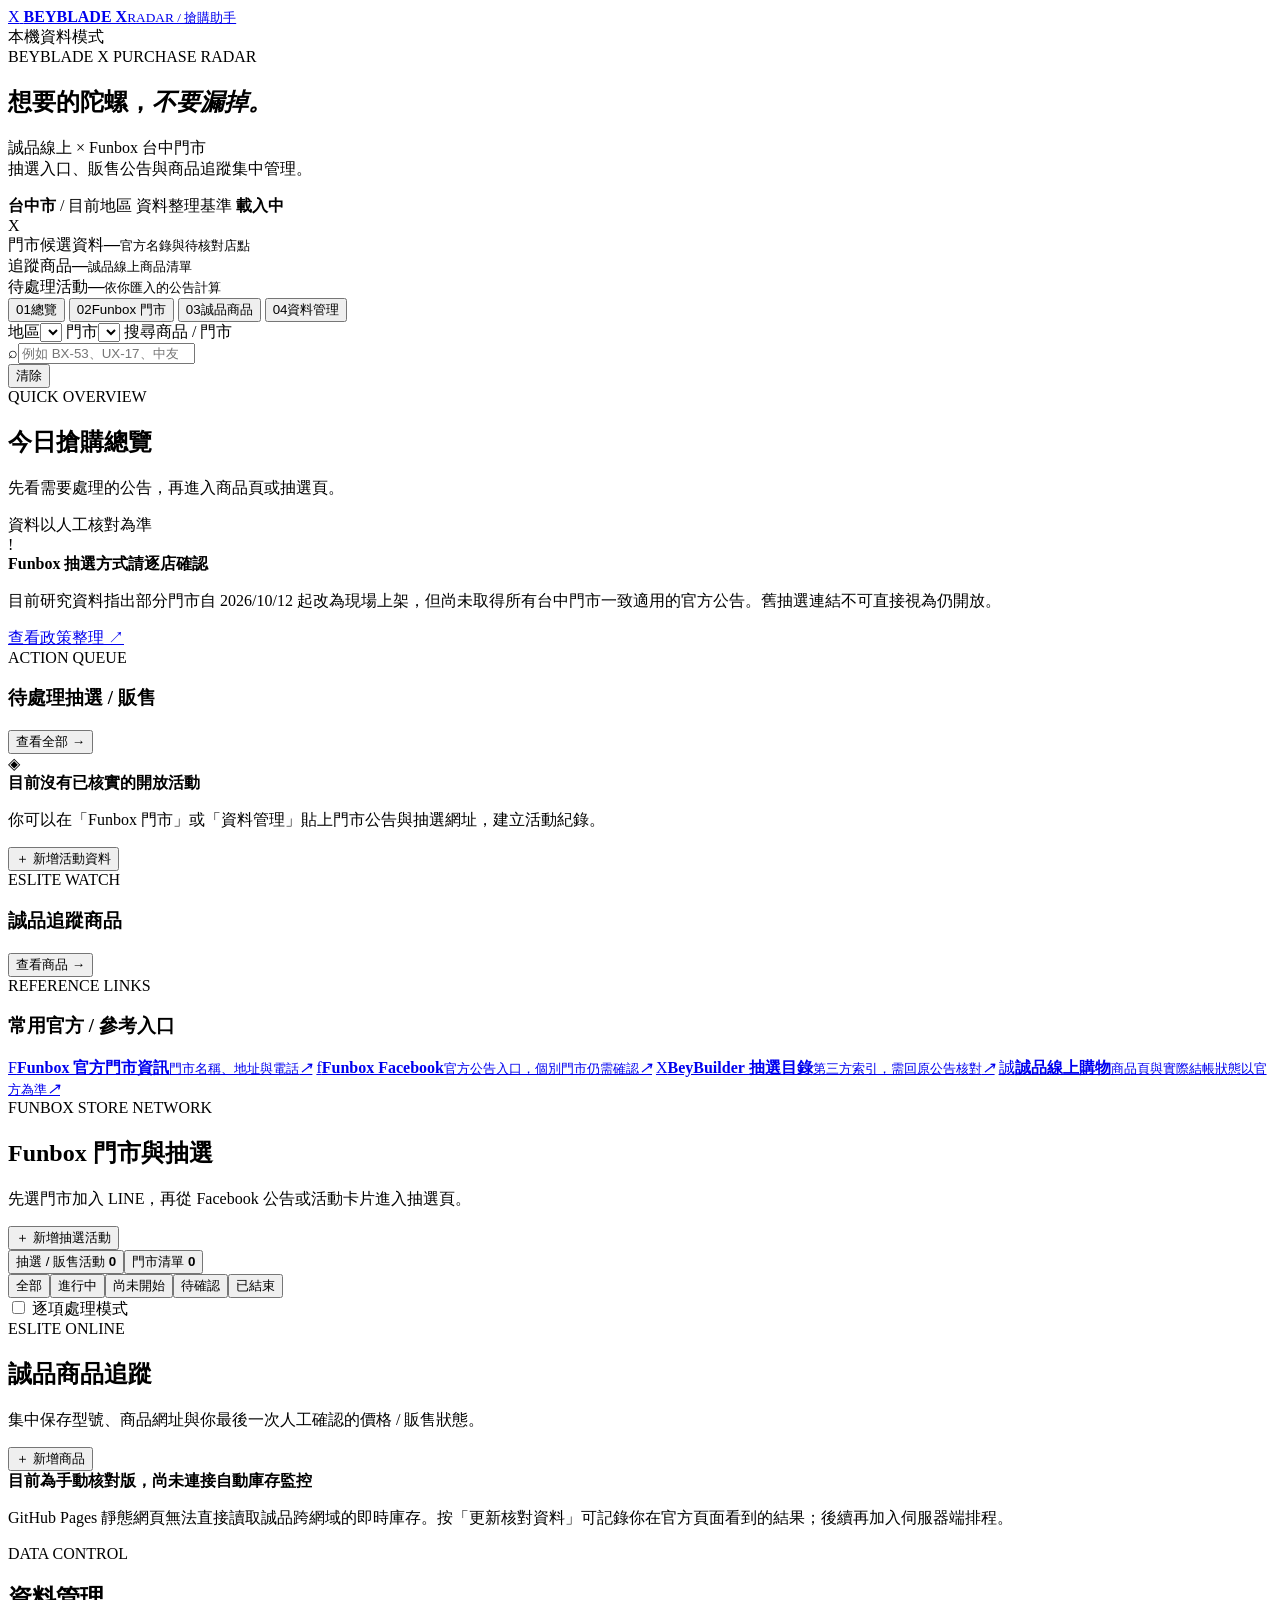
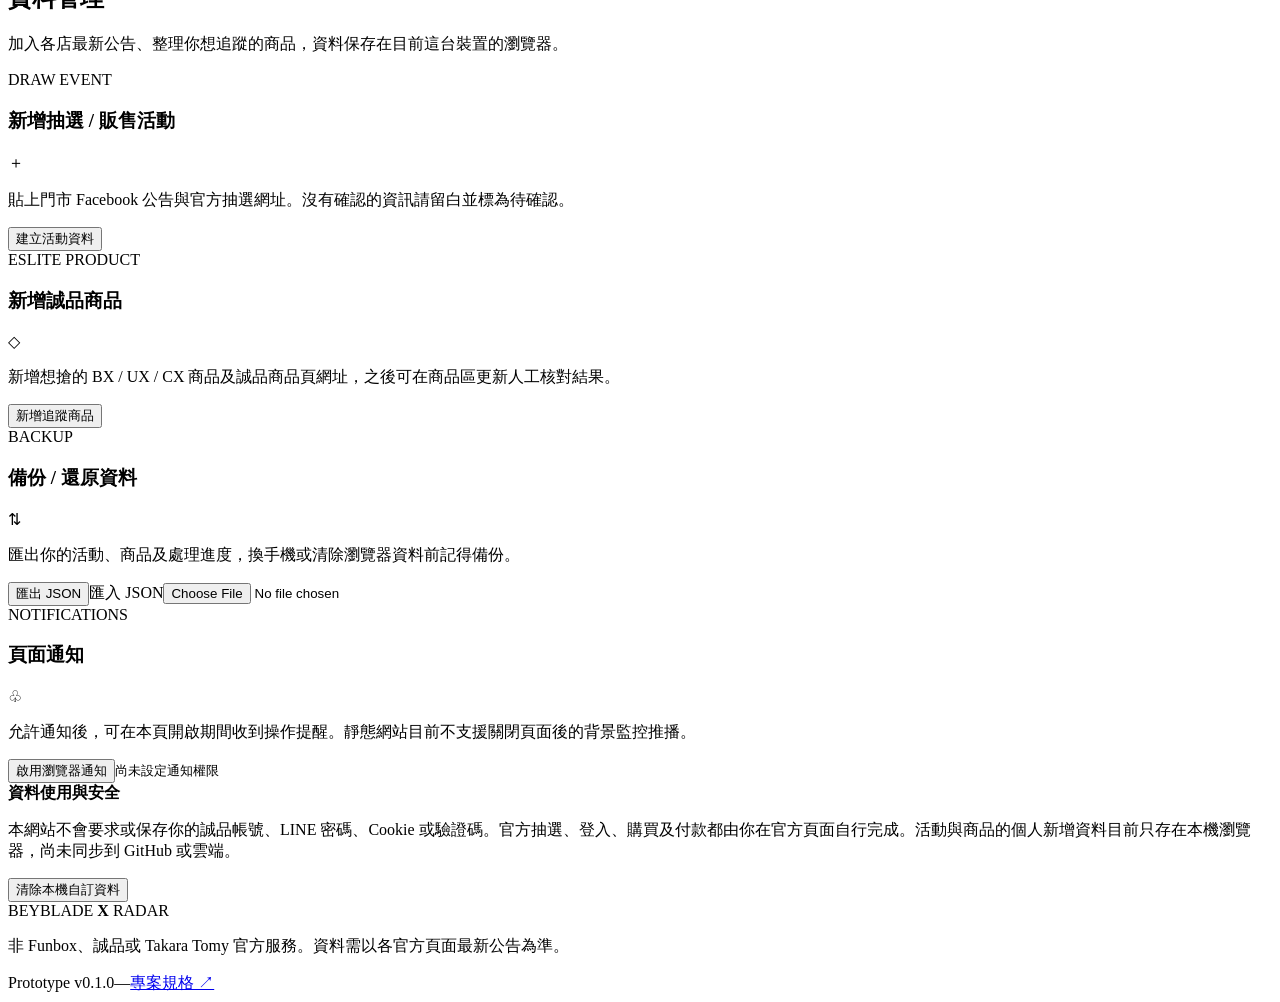
==== radar/index.html @ 69e192bf "Create index.html" ====
<!doctype html>
<html lang="zh-Hant">
<head>
  <meta charset="utf-8">
  <meta name="viewport" content="width=device-width, initial-scale=1, viewport-fit=cover">
  <meta name="theme-color" content="#11150f">
  <meta name="description" content="整合誠品線上與台中 Funbox 門市的戰鬥陀螺 X 抽選、販售公告與購買入口。">
  <title>BEYBLADE X｜搶購雷達</title>
  <link rel="manifest" href="manifest.webmanifest">
  <link rel="icon" href="assets/icon.svg" type="image/svg+xml">
  <link rel="apple-touch-icon" href="assets/icon-192.png">
  <link rel="stylesheet" href="assets/css/styles.css">
</head>
<body>
  <div class="app-shell">
    <header class="topbar">
      <a class="brand" href="#top" aria-label="回到首頁">
        <span class="brand-mark">X</span>
        <span class="brand-copy"><strong>BEYBLADE X</strong><small>RADAR / 搶購助手</small></span>
      </a>
      <div class="topbar-right">
        <span class="mode-chip"><i></i> 本機資料模式</span>
        <button class="icon-button" id="installButton" type="button" hidden aria-label="安裝到主畫面" title="安裝到主畫面">＋</button>
      </div>
    </header>

    <main id="top">
      <section class="hero">
        <div class="hero-grid"></div>
        <div class="hero-content">
          <div class="eyebrow"><span></span> BEYBLADE X PURCHASE RADAR <span class="eyebrow-line"></span></div>
          <h1>想要的陀螺，<em>不要漏掉。</em></h1>
          <p>誠品線上 × Funbox 台中門市<br class="mobile-only"> 抽選入口、販售公告與商品追蹤集中管理。</p>
          <div class="hero-meta">
            <span class="meta-pill"><b id="heroRegion">台中市</b> / 目前地區</span>
            <span class="meta-pill">資料整理基準 <b id="updatedAt">載入中</b></span>
          </div>
        </div>
        <div class="hero-orbit orbit-one"></div><div class="hero-orbit orbit-two"></div>
        <div class="hero-x">X</div>
      </section>

      <section class="stats-row" aria-label="資料摘要">
        <article class="stat-card"><span class="stat-label">門市候選資料</span><strong id="statStores">—</strong><small>官方名錄與待核對店點</small></article>
        <article class="stat-card"><span class="stat-label">追蹤商品</span><strong id="statProducts">—</strong><small>誠品線上商品清單</small></article>
        <article class="stat-card"><span class="stat-label">待處理活動</span><strong id="statEvents">—</strong><small>依你匯入的公告計算</small></article>
      </section>

      <nav class="main-tabs" aria-label="主要功能">
        <button class="tab-button active" data-tab="overview" type="button"><span>01</span>總覽</button>
        <button class="tab-button" data-tab="funbox" type="button"><span>02</span>Funbox 門市</button>
        <button class="tab-button" data-tab="eslite" type="button"><span>03</span>誠品商品</button>
        <button class="tab-button" data-tab="manage" type="button"><span>04</span>資料管理</button>
      </nav>

      <section class="filter-bar" id="globalFilters">
        <label class="field compact-field"><span>地區</span><select id="regionSelect" aria-label="選擇縣市"></select></label>
        <label class="field compact-field store-filter"><span>門市</span><select id="storeSelect" aria-label="選擇門市"></select></label>
        <label class="field search-field"><span>搜尋商品 / 門市</span><div class="search-wrap"><span class="search-icon">⌕</span><input id="searchInput" type="search" placeholder="例如 BX-53、UX-17、中友" autocomplete="off"></div></label>
        <button class="clear-filter" id="clearFilters" type="button">清除</button>
      </section>

      <section class="view active" id="view-overview">
        <div class="section-heading"><div><div class="section-kicker">QUICK OVERVIEW</div><h2>今日搶購總覽</h2><p>先看需要處理的公告，再進入商品頁或抽選頁。</p></div><span class="live-label"><i></i> 資料以人工核對為準</span></div>
        <div class="notice-banner">
          <div class="notice-icon">!</div><div><strong>Funbox 抽選方式請逐店確認</strong><p>目前研究資料指出部分門市自 2026/10/12 起改為現場上架，但尚未取得所有台中門市一致適用的官方公告。舊抽選連結不可直接視為仍開放。</p></div>
          <a href="https://beybladehub.app/blog/funbox-online-lottery-2026-07" target="_blank" rel="noopener">查看政策整理 ↗</a>
        </div>
        <div class="overview-grid">
          <div class="panel">
            <div class="panel-head"><div><div class="section-kicker">ACTION QUEUE</div><h3>待處理抽選 / 販售</h3></div><button class="text-button" data-go="funbox" type="button">查看全部 →</button></div>
            <div id="overviewEvents" class="empty-state compact-empty"><div class="empty-symbol">◈</div><strong>目前沒有已核實的開放活動</strong><p>你可以在「Funbox 門市」或「資料管理」貼上門市公告與抽選網址，建立活動紀錄。</p><button class="button button-dark" data-go="manage" type="button">＋ 新增活動資料</button></div>
          </div>
          <div class="panel">
            <div class="panel-head"><div><div class="section-kicker">ESLITE WATCH</div><h3>誠品追蹤商品</h3></div><button class="text-button" data-go="eslite" type="button">查看商品 →</button></div>
            <div id="overviewProducts"></div>
          </div>
        </div>
        <div class="panel source-panel">
          <div class="panel-head"><div><div class="section-kicker">REFERENCE LINKS</div><h3>常用官方 / 參考入口</h3></div></div>
          <div class="reference-grid">
            <a class="reference-link" href="https://shop.funbox.com.tw/pages/門市資訊" target="_blank" rel="noopener"><span class="reference-icon">F</span><span><b>Funbox 官方門市資訊</b><small>門市名稱、地址與電話</small></span><i>↗</i></a>
            <a class="reference-link" href="https://www.facebook.com/FunboxToy/" target="_blank" rel="noopener"><span class="reference-icon">f</span><span><b>Funbox Facebook</b><small>官方公告入口，個別門市仍需確認</small></span><i>↗</i></a>
            <a class="reference-link" href="https://beybuilder.5-seven.dog/draw/" target="_blank" rel="noopener"><span class="reference-icon">X</span><span><b>BeyBuilder 抽選目錄</b><small>第三方索引，需回原公告核對</small></span><i>↗</i></a>
            <a class="reference-link" href="https://www.eslite.com/" target="_blank" rel="noopener"><span class="reference-icon">誠</span><span><b>誠品線上購物</b><small>商品頁與實際結帳狀態以官方為準</small></span><i>↗</i></a>
          </div>
        </div>
      </section>

      <section class="view" id="view-funbox">
        <div class="section-heading"><div><div class="section-kicker">FUNBOX STORE NETWORK</div><h2>Funbox 門市與抽選</h2><p>先選門市加入 LINE，再從 Facebook 公告或活動卡片進入抽選頁。</p></div><button class="button button-primary" id="addEventTop" type="button">＋ 新增抽選活動</button></div>
        <div class="subtabs" id="funboxSubtabs"><button class="subtab active" data-subtab="events" type="button">抽選 / 販售活動 <b id="eventCount">0</b></button><button class="subtab" data-subtab="stores" type="button">門市清單 <b id="storeCount">0</b></button></div>
        <div id="funboxEventsPanel">
          <div class="toolbar-row"><div class="filter-chips" id="eventStatusFilters"><button class="chip active" data-status="all" type="button">全部</button><button class="chip" data-status="open" type="button">進行中</button><button class="chip" data-status="upcoming" type="button">尚未開始</button><button class="chip" data-status="needs-verification" type="button">待確認</button><button class="chip" data-status="closed" type="button">已結束</button></div><label class="check-inline"><input id="queueMode" type="checkbox"> 逐項處理模式</label></div>
          <div id="eventList" class="card-list"></div>
        </div>
        <div id="funboxStoresPanel" hidden>
          <div class="store-summary"><span><b id="officialStoreCount">0</b> 家官方名錄店點</span><span><b id="candidateStoreCount">0</b> 家補充候選店點</span><span>LINE 帳號均需人工複核</span></div>
          <div id="storeList" class="store-grid"></div>
        </div>
      </section>

      <section class="view" id="view-eslite">
        <div class="section-heading"><div><div class="section-kicker">ESLITE ONLINE</div><h2>誠品商品追蹤</h2><p>集中保存型號、商品網址與你最後一次人工確認的價格 / 販售狀態。</p></div><button class="button button-primary" id="addProductTop" type="button">＋ 新增商品</button></div>
        <div class="monitor-note"><span class="monitor-dot"></span><div><b>目前為手動核對版，尚未連接自動庫存監控</b><p>GitHub Pages 靜態網頁無法直接讀取誠品跨網域的即時庫存。按「更新核對資料」可記錄你在官方頁面看到的結果；後續再加入伺服器端排程。</p></div></div>
        <div id="productList" class="product-grid"></div>
      </section>

      <section class="view" id="view-manage">
        <div class="section-heading"><div><div class="section-kicker">DATA CONTROL</div><h2>資料管理</h2><p>加入各店最新公告、整理你想追蹤的商品，資料保存在目前這台裝置的瀏覽器。</p></div></div>
        <div class="manage-grid">
          <div class="panel manage-card"><div class="panel-head"><div><div class="section-kicker">DRAW EVENT</div><h3>新增抽選 / 販售活動</h3></div><span class="panel-icon">＋</span></div><p class="panel-description">貼上門市 Facebook 公告與官方抽選網址。沒有確認的資訊請留白並標為待確認。</p><button class="button button-primary full-width" id="addEventButton" type="button">建立活動資料</button></div>
          <div class="panel manage-card"><div class="panel-head"><div><div class="section-kicker">ESLITE PRODUCT</div><h3>新增誠品商品</h3></div><span class="panel-icon">◇</span></div><p class="panel-description">新增想搶的 BX / UX / CX 商品及誠品商品頁網址，之後可在商品區更新人工核對結果。</p><button class="button button-primary full-width" id="addProductButton" type="button">新增追蹤商品</button></div>
          <div class="panel manage-card"><div class="panel-head"><div><div class="section-kicker">BACKUP</div><h3>備份 / 還原資料</h3></div><span class="panel-icon">⇅</span></div><p class="panel-description">匯出你的活動、商品及處理進度，換手機或清除瀏覽器資料前記得備份。</p><div class="button-row"><button class="button button-dark" id="exportButton" type="button">匯出 JSON</button><label class="button button-ghost file-button">匯入 JSON<input id="importInput" type="file" accept="application/json"></label></div></div>
          <div class="panel manage-card"><div class="panel-head"><div><div class="section-kicker">NOTIFICATIONS</div><h3>頁面通知</h3></div><span class="panel-icon">♧</span></div><p class="panel-description">允許通知後，可在本頁開啟期間收到操作提醒。靜態網站目前不支援關閉頁面後的背景監控推播。</p><button class="button button-dark full-width" id="enableNotifications" type="button">啟用瀏覽器通知</button><small class="field-help" id="notificationStatus">尚未設定通知權限</small></div>
        </div>
        <div class="panel data-disclaimer"><b>資料使用與安全</b><p>本網站不會要求或保存你的誠品帳號、LINE 密碼、Cookie 或驗證碼。官方抽選、登入、購買及付款都由你在官方頁面自行完成。活動與商品的個人新增資料目前只存在本機瀏覽器，尚未同步到 GitHub 或雲端。</p><button class="text-button danger-text" id="resetLocalButton" type="button">清除本機自訂資料</button></div>
      </section>

      <footer class="footer"><div class="footer-brand">BEYBLADE <b>X</b> RADAR</div><p>非 Funbox、誠品或 Takara Tomy 官方服務。資料需以各官方頁面最新公告為準。</p><div class="footer-bottom"><span>Prototype v0.1.0</span><span id="footerDate">—</span><a href="spec.md" target="_blank">專案規格 ↗</a></div></footer>
    </main>
  </div>

  <dialog id="eventDialog" class="modal">
    <form id="eventForm" method="dialog">
      <div class="modal-head"><div><div class="section-kicker">NEW DRAW EVENT</div><h2>新增抽選 / 販售活動</h2></div><button class="modal-close" type="button" data-close="eventDialog" aria-label="關閉">×</button></div>
      <div class="form-grid">
        <label class="field"><span>門市 *</span><select id="eventStore" required></select></label>
        <label class="field"><span>商品型號 *</span><input id="eventCode" required placeholder="例如 UX-17"></label>
        <label class="field span-2"><span>商品名稱</span><input id="eventName" placeholder="例如 隕星龍騎士"></label>
        <label class="field"><span>販售方式</span><select id="eventMethod"><option value="line-draw">LINE 抽選</option><option value="in-store">現場販售</option><option value="preorder">預購</option><option value="online">線上販售</option><option value="unknown">待確認</option></select></label>
        <label class="field"><span>活動狀態</span><select id="eventStatus"><option value="needs-verification">待確認</option><option value="open">進行中</option><option value="upcoming">尚未開始</option><option value="closed">已結束</option><option value="cancelled">已取消</option></select></label>
        <label class="field"><span>開始時間</span><input id="eventStarts" type="datetime-local"></label>
        <label class="field"><span>截止時間</span><input id="eventEnds" type="datetime-local"></label>
        <label class="field"><span>價格（可留白）</span><input id="eventPrice" type="number" min="0" placeholder="NT$"></label>
        <label class="field"><span>限購規則（可留白）</span><input id="eventLimit" placeholder="以官方公告為準"></label>
        <label class="field span-2"><span>Facebook / 原始公告網址</span><input id="eventAnnouncement" type="url" placeholder="https://www.facebook.com/..."></label>
        <label class="field span-2"><span>官方抽選 / 購買網址</span><input id="eventDrawUrl" type="url" placeholder="https://..."></label>
        <label class="field span-2"><span>備註 / 核對資訊</span><textarea id="eventNotes" rows="2" placeholder="例如：公告日期、是否確認本店仍採抽選、公告限購內容等"></textarea></label>
      </div>
      <p class="form-footnote">請只填入可回到原始來源核對的資訊。新增後預設由你自行管理，不會被視為官方已驗證。</p>
      <div class="modal-actions"><button class="button button-ghost" type="button" data-close="eventDialog">取消</button><button class="button button-primary" type="submit">儲存活動</button></div>
    </form>
  </dialog>

  <dialog id="productDialog" class="modal">
    <form id="productForm" method="dialog">
      <div class="modal-head"><div><div class="section-kicker">ESLITE PRODUCT</div><h2 id="productDialogTitle">新增追蹤商品</h2></div><button class="modal-close" type="button" data-close="productDialog" aria-label="關閉">×</button></div>
      <div class="form-grid">
        <label class="field"><span>商品型號 *</span><input id="productCode" required placeholder="例如 BX-53"></label>
        <label class="field"><span>目前價格（可留白）</span><input id="productPrice" type="number" min="0" placeholder="NT$"></label>
        <label class="field span-2"><span>商品名稱 *</span><input id="productName" required placeholder="商品中文名稱"></label>
        <label class="field span-2"><span>誠品商品頁網址 *</span><input id="productUrl" type="url" required placeholder="https://www.eslite.com/product/..."></label>
        <label class="field"><span>頁面販售狀態</span><select id="productStatus"><option value="unknown">尚未確認</option><option value="add-to-cart-visible">頁面可加入購物車</option><option value="sold-out-visible">頁面顯示缺貨</option><option value="preorder-visible">頁面顯示預購</option><option value="not-listed">頁面查無商品</option></select></label>
        <label class="field"><span>核對時間</span><input id="productChecked" type="text" disabled placeholder="儲存時自動記錄"></label>
      </div>
      <p class="form-footnote">販售狀態是你最後一次查看商品頁時的紀錄，不代表當下即時庫存或保證能完成結帳。</p>
      <div class="modal-actions"><button class="button button-ghost" type="button" data-close="productDialog">取消</button><button class="button button-primary" type="submit">儲存商品</button></div>
    </form>
  </dialog>

  <dialog id="confirmDialog" class="modal small-modal">
    <div class="modal-head"><div><div class="section-kicker">DRAW CHECK</div><h2>你完成這次抽選了嗎？</h2></div><button class="modal-close" type="button" data-close="confirmDialog" aria-label="關閉">×</button></div>
    <p id="confirmMessage">返回目錄不代表抽選成功，請依官方頁面結果自行確認。</p>
    <div class="modal-actions stacked-actions"><button class="button button-primary" id="confirmComplete" type="button">我已確認完成</button><button class="button button-ghost" id="confirmPending" type="button">尚未完成，稍後處理</button></div>
  </dialog>

  <div class="toast-region" id="toastRegion" aria-live="polite"></div>
  <script src="assets/js/app.js" defer></script>
</body>
</html>
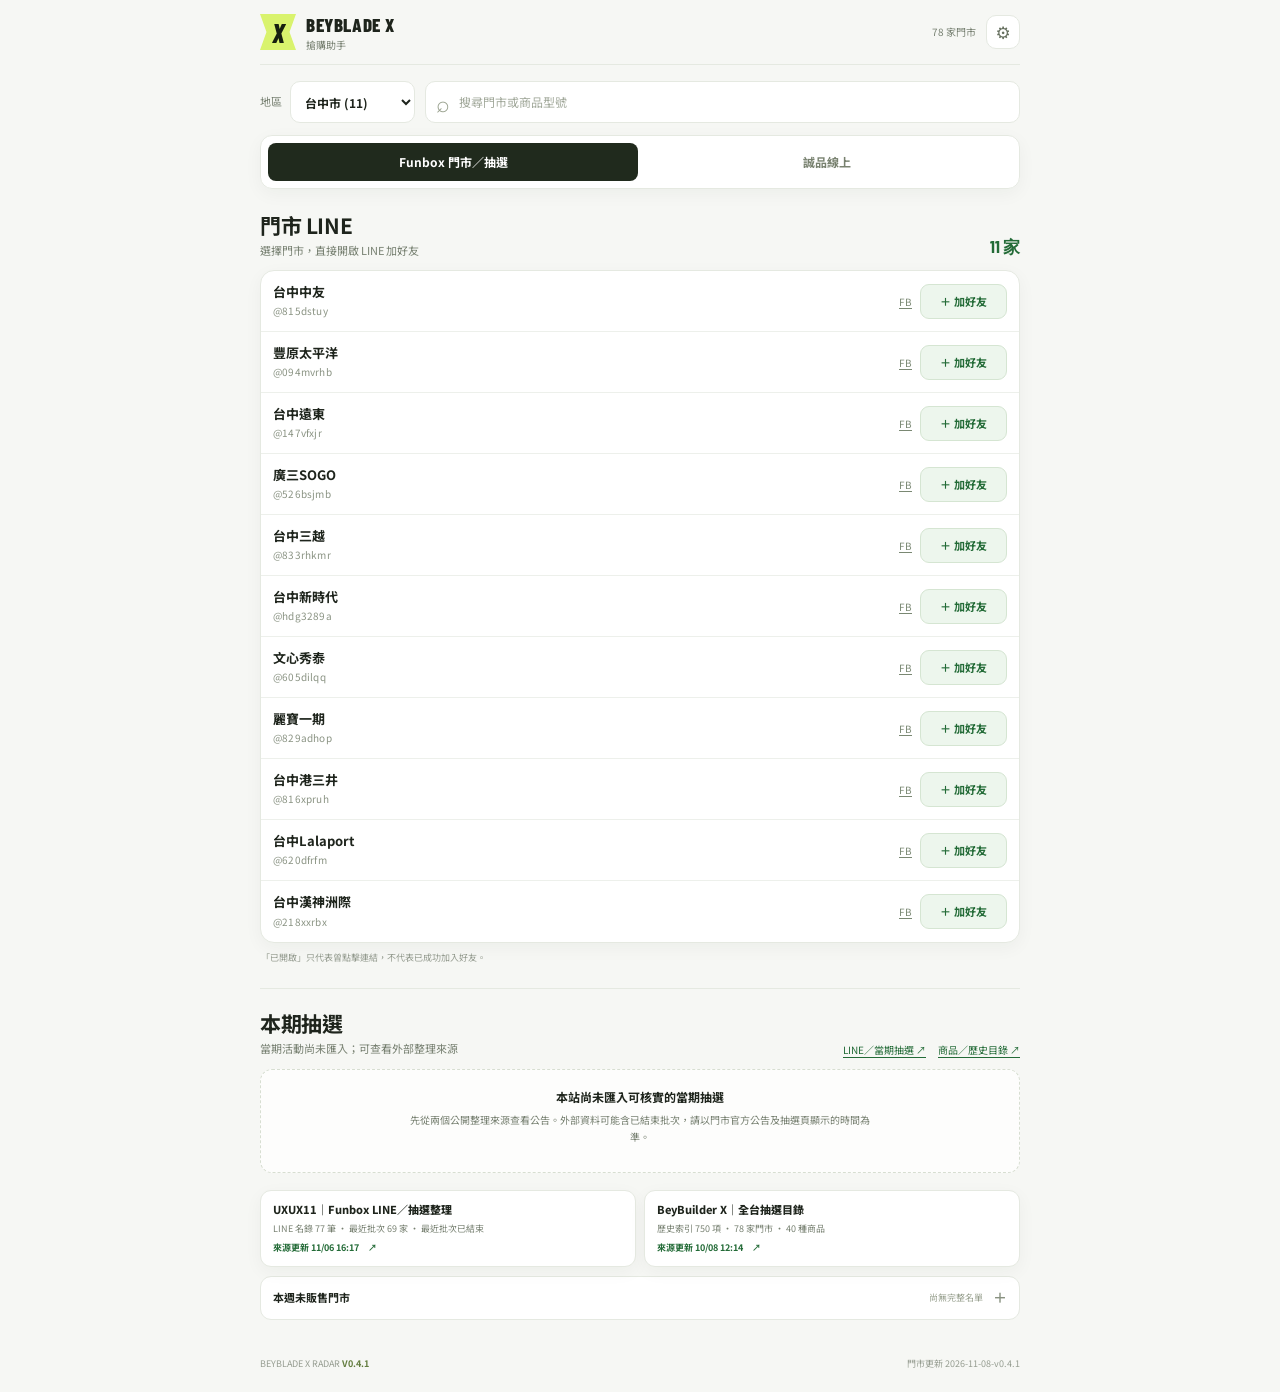
==== commit cba5370f: "Add files via upload" ====
--- a/radar/index.html
+++ b/radar/index.html
@@ -3,169 +3,152 @@
 <head>
   <meta charset="utf-8">
   <meta name="viewport" content="width=device-width, initial-scale=1, viewport-fit=cover">
-  <meta name="theme-color" content="#11150f">
-  <meta name="description" content="整合誠品線上與台中 Funbox 門市的戰鬥陀螺 X 抽選、販售公告與購買入口。">
-  <title>BEYBLADE X｜搶購雷達</title>
+  <meta name="theme-color" content="#f6f7f4">
+  <meta name="description" content="整合 Funbox 各門市 LINE、戰鬥陀螺 X 抽選活動與誠品線上購買入口。">
+  <title>BEYBLADE X｜搶購助手</title>
   <link rel="manifest" href="manifest.webmanifest">
   <link rel="icon" href="assets/icon.svg" type="image/svg+xml">
   <link rel="apple-touch-icon" href="assets/icon-192.png">
-  <link rel="stylesheet" href="assets/css/styles.css">
+  <link rel="stylesheet" href="assets/css/styles.css?v=0.4.1">
 </head>
 <body>
-  <div class="app-shell">
+  <div class="app-shell" id="top">
     <header class="topbar">
       <a class="brand" href="#top" aria-label="回到首頁">
         <span class="brand-mark">X</span>
-        <span class="brand-copy"><strong>BEYBLADE X</strong><small>RADAR / 搶購助手</small></span>
+        <span class="brand-copy"><strong>BEYBLADE X</strong><small>搶購助手</small></span>
       </a>
       <div class="topbar-right">
-        <span class="mode-chip"><i></i> 本機資料模式</span>
-        <button class="icon-button" id="installButton" type="button" hidden aria-label="安裝到主畫面" title="安裝到主畫面">＋</button>
+        <span class="data-state" id="dataState">資料載入中…</span>
+        <button class="icon-button" id="settingsOpen" type="button" aria-label="設定與備份" title="設定與備份">⚙</button>
       </div>
     </header>
 
-    <main id="top">
-      <section class="hero">
-        <div class="hero-grid"></div>
-        <div class="hero-content">
-          <div class="eyebrow"><span></span> BEYBLADE X PURCHASE RADAR <span class="eyebrow-line"></span></div>
-          <h1>想要的陀螺，<em>不要漏掉。</em></h1>
-          <p>誠品線上 × Funbox 台中門市<br class="mobile-only"> 抽選入口、販售公告與商品追蹤集中管理。</p>
-          <div class="hero-meta">
-            <span class="meta-pill"><b id="heroRegion">台中市</b> / 目前地區</span>
-            <span class="meta-pill">資料整理基準 <b id="updatedAt">載入中</b></span>
-          </div>
+    <main>
+      <section class="quick-controls" aria-label="搜尋與地區">
+        <label class="region-control">
+          <span>地區</span>
+          <select id="regionSelect" aria-label="選擇縣市"></select>
+        </label>
+        <div class="search-control">
+          <span class="search-icon" aria-hidden="true">⌕</span>
+          <input id="searchInput" type="search" placeholder="搜尋門市或商品型號" autocomplete="off">
+          <button id="clearSearch" type="button" aria-label="清除搜尋" hidden>×</button>
         </div>
-        <div class="hero-orbit orbit-one"></div><div class="hero-orbit orbit-two"></div>
-        <div class="hero-x">X</div>
-      </section>
-
-      <section class="stats-row" aria-label="資料摘要">
-        <article class="stat-card"><span class="stat-label">門市候選資料</span><strong id="statStores">—</strong><small>官方名錄與待核對店點</small></article>
-        <article class="stat-card"><span class="stat-label">追蹤商品</span><strong id="statProducts">—</strong><small>誠品線上商品清單</small></article>
-        <article class="stat-card"><span class="stat-label">待處理活動</span><strong id="statEvents">—</strong><small>依你匯入的公告計算</small></article>
       </section>
 
       <nav class="main-tabs" aria-label="主要功能">
-        <button class="tab-button active" data-tab="overview" type="button"><span>01</span>總覽</button>
-        <button class="tab-button" data-tab="funbox" type="button"><span>02</span>Funbox 門市</button>
-        <button class="tab-button" data-tab="eslite" type="button"><span>03</span>誠品商品</button>
-        <button class="tab-button" data-tab="manage" type="button"><span>04</span>資料管理</button>
+        <button class="main-tab active" type="button" data-tab="funbox">Funbox 門市／抽選</button>
+        <button class="main-tab" type="button" data-tab="eslite">誠品線上</button>
       </nav>
 
-      <section class="filter-bar" id="globalFilters">
-        <label class="field compact-field"><span>地區</span><select id="regionSelect" aria-label="選擇縣市"></select></label>
-        <label class="field compact-field store-filter"><span>門市</span><select id="storeSelect" aria-label="選擇門市"></select></label>
-        <label class="field search-field"><span>搜尋商品 / 門市</span><div class="search-wrap"><span class="search-icon">⌕</span><input id="searchInput" type="search" placeholder="例如 BX-53、UX-17、中友" autocomplete="off"></div></label>
-        <button class="clear-filter" id="clearFilters" type="button">清除</button>
+      <section class="view active" id="view-funbox">
+        <section class="section-block" id="storesSection">
+          <div class="section-heading">
+            <div><h1>門市 LINE</h1><p>選擇門市，直接開啟 LINE 加好友</p></div>
+            <strong class="count" id="storeCount">— 家</strong>
+          </div>
+          <div class="store-list" id="storeList" aria-live="polite">
+            <div class="empty-state">門市資料載入中…</div>
+          </div>
+          <p class="small-note">「已開啟」只代表曾點擊連結，不代表已成功加入好友。</p>
+        </section>
+
+        <section class="section-block draw-section" id="drawSection">
+          <div class="section-heading">
+            <div><h2>本期抽選</h2><p id="drawUpdated">等待活動資料</p></div>
+            <div class="draw-heading-links"><a class="text-link" href="https://uxux11.github.io/funbox-line/" target="_blank" rel="noopener">LINE／當期抽選 ↗</a><a class="text-link" id="directoryLink" href="https://beybuilder.5-seven.dog/draw/" target="_blank" rel="noopener">商品／歷史目錄 ↗</a></div>
+          </div>
+          <div class="draw-controls" id="drawControls" hidden>
+            <label class="compact-select"><span class="sr-only">商品型號</span><select id="productFilter"><option value="all">全部商品</option></select></label>
+            <label class="compact-select"><span class="sr-only">抽選時間</span><select id="timeFilter"><option value="all">全部時間</option></select></label>
+            <div class="mode-toggle" role="group" aria-label="抽選模式">
+              <button type="button" class="mode-button active" data-mode="manual">手動</button>
+              <button type="button" class="mode-button" data-mode="queue">連續</button>
+            </div>
+          </div>
+          <p class="mode-description" id="modeDescription" hidden>連續模式：開啟一筆活動，回到本頁確認後再進入下一筆。</p>
+          <div class="event-list" id="eventList" aria-live="polite"></div>
+          <details class="fold-panel" id="notSellingPanel">
+            <summary><span>本週未販售門市</span><span id="notSellingMeta">尚無完整名單</span></summary>
+            <div class="fold-content" id="notSellingContent">目前沒有經來源確認的完整未販售名單。沒有出現在抽選清單，不代表該門市沒有販售。</div>
+          </details>
+          <details class="fold-panel" id="endedPanel" hidden>
+            <summary><span>已結束活動</span><span id="endedCount">0 筆</span></summary>
+            <div class="event-list ended-list" id="endedList"></div>
+          </details>
+        </section>
       </section>
 
-      <section class="view active" id="view-overview">
-        <div class="section-heading"><div><div class="section-kicker">QUICK OVERVIEW</div><h2>今日搶購總覽</h2><p>先看需要處理的公告，再進入商品頁或抽選頁。</p></div><span class="live-label"><i></i> 資料以人工核對為準</span></div>
-        <div class="notice-banner">
-          <div class="notice-icon">!</div><div><strong>Funbox 抽選方式請逐店確認</strong><p>目前研究資料指出部分門市自 2026/10/12 起改為現場上架，但尚未取得所有台中門市一致適用的官方公告。舊抽選連結不可直接視為仍開放。</p></div>
-          <a href="https://beybladehub.app/blog/funbox-online-lottery-2026-07" target="_blank" rel="noopener">查看政策整理 ↗</a>
-        </div>
-        <div class="overview-grid">
-          <div class="panel">
-            <div class="panel-head"><div><div class="section-kicker">ACTION QUEUE</div><h3>待處理抽選 / 販售</h3></div><button class="text-button" data-go="funbox" type="button">查看全部 →</button></div>
-            <div id="overviewEvents" class="empty-state compact-empty"><div class="empty-symbol">◈</div><strong>目前沒有已核實的開放活動</strong><p>你可以在「Funbox 門市」或「資料管理」貼上門市公告與抽選網址，建立活動紀錄。</p><button class="button button-dark" data-go="manage" type="button">＋ 新增活動資料</button></div>
+      <section class="view" id="view-eslite" hidden>
+        <section class="section-block">
+          <div class="section-heading">
+            <div><h1>誠品線上</h1><p>追蹤商品集中在這裡，庫存以誠品實際頁面為準</p></div>
+            <a class="text-link" href="https://www.eslite.com/" target="_blank" rel="noopener">誠品官網 ↗</a>
           </div>
-          <div class="panel">
-            <div class="panel-head"><div><div class="section-kicker">ESLITE WATCH</div><h3>誠品追蹤商品</h3></div><button class="text-button" data-go="eslite" type="button">查看商品 →</button></div>
-            <div id="overviewProducts"></div>
-          </div>
-        </div>
-        <div class="panel source-panel">
-          <div class="panel-head"><div><div class="section-kicker">REFERENCE LINKS</div><h3>常用官方 / 參考入口</h3></div></div>
-          <div class="reference-grid">
-            <a class="reference-link" href="https://shop.funbox.com.tw/pages/門市資訊" target="_blank" rel="noopener"><span class="reference-icon">F</span><span><b>Funbox 官方門市資訊</b><small>門市名稱、地址與電話</small></span><i>↗</i></a>
-            <a class="reference-link" href="https://www.facebook.com/FunboxToy/" target="_blank" rel="noopener"><span class="reference-icon">f</span><span><b>Funbox Facebook</b><small>官方公告入口，個別門市仍需確認</small></span><i>↗</i></a>
-            <a class="reference-link" href="https://beybuilder.5-seven.dog/draw/" target="_blank" rel="noopener"><span class="reference-icon">X</span><span><b>BeyBuilder 抽選目錄</b><small>第三方索引，需回原公告核對</small></span><i>↗</i></a>
-            <a class="reference-link" href="https://www.eslite.com/" target="_blank" rel="noopener"><span class="reference-icon">誠</span><span><b>誠品線上購物</b><small>商品頁與實際結帳狀態以官方為準</small></span><i>↗</i></a>
-          </div>
-        </div>
+          <div class="product-list" id="productList" aria-live="polite"></div>
+        </section>
       </section>
+    </main>
 
-      <section class="view" id="view-funbox">
-        <div class="section-heading"><div><div class="section-kicker">FUNBOX STORE NETWORK</div><h2>Funbox 門市與抽選</h2><p>先選門市加入 LINE，再從 Facebook 公告或活動卡片進入抽選頁。</p></div><button class="button button-primary" id="addEventTop" type="button">＋ 新增抽選活動</button></div>
-        <div class="subtabs" id="funboxSubtabs"><button class="subtab active" data-subtab="events" type="button">抽選 / 販售活動 <b id="eventCount">0</b></button><button class="subtab" data-subtab="stores" type="button">門市清單 <b id="storeCount">0</b></button></div>
-        <div id="funboxEventsPanel">
-          <div class="toolbar-row"><div class="filter-chips" id="eventStatusFilters"><button class="chip active" data-status="all" type="button">全部</button><button class="chip" data-status="open" type="button">進行中</button><button class="chip" data-status="upcoming" type="button">尚未開始</button><button class="chip" data-status="needs-verification" type="button">待確認</button><button class="chip" data-status="closed" type="button">已結束</button></div><label class="check-inline"><input id="queueMode" type="checkbox"> 逐項處理模式</label></div>
-          <div id="eventList" class="card-list"></div>
-        </div>
-        <div id="funboxStoresPanel" hidden>
-          <div class="store-summary"><span><b id="officialStoreCount">0</b> 家官方名錄店點</span><span><b id="candidateStoreCount">0</b> 家補充候選店點</span><span>LINE 帳號均需人工複核</span></div>
-          <div id="storeList" class="store-grid"></div>
-        </div>
-      </section>
-
-      <section class="view" id="view-eslite">
-        <div class="section-heading"><div><div class="section-kicker">ESLITE ONLINE</div><h2>誠品商品追蹤</h2><p>集中保存型號、商品網址與你最後一次人工確認的價格 / 販售狀態。</p></div><button class="button button-primary" id="addProductTop" type="button">＋ 新增商品</button></div>
-        <div class="monitor-note"><span class="monitor-dot"></span><div><b>目前為手動核對版，尚未連接自動庫存監控</b><p>GitHub Pages 靜態網頁無法直接讀取誠品跨網域的即時庫存。按「更新核對資料」可記錄你在官方頁面看到的結果；後續再加入伺服器端排程。</p></div></div>
-        <div id="productList" class="product-grid"></div>
-      </section>
-
-      <section class="view" id="view-manage">
-        <div class="section-heading"><div><div class="section-kicker">DATA CONTROL</div><h2>資料管理</h2><p>加入各店最新公告、整理你想追蹤的商品，資料保存在目前這台裝置的瀏覽器。</p></div></div>
-        <div class="manage-grid">
-          <div class="panel manage-card"><div class="panel-head"><div><div class="section-kicker">DRAW EVENT</div><h3>新增抽選 / 販售活動</h3></div><span class="panel-icon">＋</span></div><p class="panel-description">貼上門市 Facebook 公告與官方抽選網址。沒有確認的資訊請留白並標為待確認。</p><button class="button button-primary full-width" id="addEventButton" type="button">建立活動資料</button></div>
-          <div class="panel manage-card"><div class="panel-head"><div><div class="section-kicker">ESLITE PRODUCT</div><h3>新增誠品商品</h3></div><span class="panel-icon">◇</span></div><p class="panel-description">新增想搶的 BX / UX / CX 商品及誠品商品頁網址，之後可在商品區更新人工核對結果。</p><button class="button button-primary full-width" id="addProductButton" type="button">新增追蹤商品</button></div>
-          <div class="panel manage-card"><div class="panel-head"><div><div class="section-kicker">BACKUP</div><h3>備份 / 還原資料</h3></div><span class="panel-icon">⇅</span></div><p class="panel-description">匯出你的活動、商品及處理進度，換手機或清除瀏覽器資料前記得備份。</p><div class="button-row"><button class="button button-dark" id="exportButton" type="button">匯出 JSON</button><label class="button button-ghost file-button">匯入 JSON<input id="importInput" type="file" accept="application/json"></label></div></div>
-          <div class="panel manage-card"><div class="panel-head"><div><div class="section-kicker">NOTIFICATIONS</div><h3>頁面通知</h3></div><span class="panel-icon">♧</span></div><p class="panel-description">允許通知後，可在本頁開啟期間收到操作提醒。靜態網站目前不支援關閉頁面後的背景監控推播。</p><button class="button button-dark full-width" id="enableNotifications" type="button">啟用瀏覽器通知</button><small class="field-help" id="notificationStatus">尚未設定通知權限</small></div>
-        </div>
-        <div class="panel data-disclaimer"><b>資料使用與安全</b><p>本網站不會要求或保存你的誠品帳號、LINE 密碼、Cookie 或驗證碼。官方抽選、登入、購買及付款都由你在官方頁面自行完成。活動與商品的個人新增資料目前只存在本機瀏覽器，尚未同步到 GitHub 或雲端。</p><button class="text-button danger-text" id="resetLocalButton" type="button">清除本機自訂資料</button></div>
-      </section>
-
-      <footer class="footer"><div class="footer-brand">BEYBLADE <b>X</b> RADAR</div><p>非 Funbox、誠品或 Takara Tomy 官方服務。資料需以各官方頁面最新公告為準。</p><div class="footer-bottom"><span>Prototype v0.1.0</span><span id="footerDate">—</span><a href="spec.md" target="_blank">專案規格 ↗</a></div></footer>
-    </main>
+    <footer class="app-footer">
+      <span>BEYBLADE X RADAR <b>V0.4.1</b></span>
+      <span id="footerMeta">門市資料以同步檔案為準</span>
+    </footer>
   </div>
 
-  <dialog id="eventDialog" class="modal">
-    <form id="eventForm" method="dialog">
-      <div class="modal-head"><div><div class="section-kicker">NEW DRAW EVENT</div><h2>新增抽選 / 販售活動</h2></div><button class="modal-close" type="button" data-close="eventDialog" aria-label="關閉">×</button></div>
+  <dialog id="settingsDialog" class="dialog">
+    <div class="dialog-head"><div><span class="kicker">ADVANCED</span><h2>設定與備份</h2></div><button class="close-button" type="button" data-close="settingsDialog" aria-label="關閉">×</button></div>
+    <p class="dialog-intro">日常使用不需要進入這裡。Google Sheet 負責同步門市；活動及誠品商品資料目前由資料檔提供。</p>
+    <div class="settings-list">
+      <button class="settings-row" id="exportButton" type="button"><span><b>匯出個人紀錄</b><small>備份抽選進度、追蹤商品與點擊紀錄</small></span><strong>↓</strong></button>
+      <label class="settings-row import-row"><span><b>匯入個人紀錄</b><small>從 JSON 還原備份</small></span><strong>↑</strong><input id="importInput" type="file" accept="application/json"></label>
+      <button class="settings-row" id="clearLineClicks" type="button"><span><b>重設 LINE 點擊紀錄</b><small>重新顯示「＋ 加好友」</small></span><strong>↺</strong></button>
+      <button class="settings-row" id="enableNotifications" type="button"><span><b>瀏覽器通知</b><small id="notificationStatus">尚未開啟；僅支援本頁前景提醒</small></span><strong>♧</strong></button>
+      <button class="settings-row" id="addEventButton" type="button"><span><b>手動補登抽選活動</b><small>僅作來源擷取失敗時的備用方式</small></span><strong>＋</strong></button>
+      <button class="settings-row" id="addProductButton" type="button"><span><b>手動新增誠品商品</b><small>新增想追蹤的商品頁</small></span><strong>＋</strong></button>
+    </div>
+    <p class="settings-footnote">本網站不會取得你的 LINE 或誠品密碼，也不會代替你完成抽選、下單或付款。</p>
+  </dialog>
+
+  <dialog id="eventDialog" class="dialog">
+    <form id="eventForm">
+      <div class="dialog-head"><div><span class="kicker">DRAW EVENT</span><h2>補登抽選活動</h2></div><button class="close-button" type="button" data-close="eventDialog">×</button></div>
       <div class="form-grid">
-        <label class="field"><span>門市 *</span><select id="eventStore" required></select></label>
-        <label class="field"><span>商品型號 *</span><input id="eventCode" required placeholder="例如 UX-17"></label>
-        <label class="field span-2"><span>商品名稱</span><input id="eventName" placeholder="例如 隕星龍騎士"></label>
-        <label class="field"><span>販售方式</span><select id="eventMethod"><option value="line-draw">LINE 抽選</option><option value="in-store">現場販售</option><option value="preorder">預購</option><option value="online">線上販售</option><option value="unknown">待確認</option></select></label>
-        <label class="field"><span>活動狀態</span><select id="eventStatus"><option value="needs-verification">待確認</option><option value="open">進行中</option><option value="upcoming">尚未開始</option><option value="closed">已結束</option><option value="cancelled">已取消</option></select></label>
+        <label class="field full"><span>門市</span><select id="eventStore" required></select></label>
+        <label class="field"><span>商品型號</span><input id="eventCode" required placeholder="BX-53"></label>
+        <label class="field"><span>商品名稱</span><input id="eventName" placeholder="極限衝擊對戰組"></label>
         <label class="field"><span>開始時間</span><input id="eventStarts" type="datetime-local"></label>
         <label class="field"><span>截止時間</span><input id="eventEnds" type="datetime-local"></label>
-        <label class="field"><span>價格（可留白）</span><input id="eventPrice" type="number" min="0" placeholder="NT$"></label>
-        <label class="field"><span>限購規則（可留白）</span><input id="eventLimit" placeholder="以官方公告為準"></label>
-        <label class="field span-2"><span>Facebook / 原始公告網址</span><input id="eventAnnouncement" type="url" placeholder="https://www.facebook.com/..."></label>
-        <label class="field span-2"><span>官方抽選 / 購買網址</span><input id="eventDrawUrl" type="url" placeholder="https://..."></label>
-        <label class="field span-2"><span>備註 / 核對資訊</span><textarea id="eventNotes" rows="2" placeholder="例如：公告日期、是否確認本店仍採抽選、公告限購內容等"></textarea></label>
+        <label class="field"><span>方式</span><select id="eventMethod"><option value="line-draw">LINE 抽選</option><option value="in-store">現場販售</option><option value="preorder">預購</option><option value="online">線上販售</option><option value="unknown">待確認</option></select></label>
+        <label class="field"><span>狀態</span><select id="eventStatus"><option value="needs-verification">待確認</option><option value="open">進行中</option><option value="upcoming">尚未開始</option><option value="closed">已結束</option></select></label>
+        <label class="field full"><span>官方抽選網址</span><input id="eventDrawUrl" type="url" placeholder="https://..."></label>
+        <label class="field full"><span>Facebook 原始公告</span><input id="eventAnnouncement" type="url" placeholder="https://facebook.com/..."></label>
       </div>
-      <p class="form-footnote">請只填入可回到原始來源核對的資訊。新增後預設由你自行管理，不會被視為官方已驗證。</p>
-      <div class="modal-actions"><button class="button button-ghost" type="button" data-close="eventDialog">取消</button><button class="button button-primary" type="submit">儲存活動</button></div>
+      <div class="dialog-actions"><button class="button secondary-button" type="button" data-close="eventDialog">取消</button><button class="button primary-button" type="submit">儲存</button></div>
     </form>
   </dialog>
 
-  <dialog id="productDialog" class="modal">
-    <form id="productForm" method="dialog">
-      <div class="modal-head"><div><div class="section-kicker">ESLITE PRODUCT</div><h2 id="productDialogTitle">新增追蹤商品</h2></div><button class="modal-close" type="button" data-close="productDialog" aria-label="關閉">×</button></div>
+  <dialog id="productDialog" class="dialog">
+    <form id="productForm">
+      <div class="dialog-head"><div><span class="kicker">ESLITE PRODUCT</span><h2>新增誠品商品</h2></div><button class="close-button" type="button" data-close="productDialog">×</button></div>
       <div class="form-grid">
-        <label class="field"><span>商品型號 *</span><input id="productCode" required placeholder="例如 BX-53"></label>
-        <label class="field"><span>目前價格（可留白）</span><input id="productPrice" type="number" min="0" placeholder="NT$"></label>
-        <label class="field span-2"><span>商品名稱 *</span><input id="productName" required placeholder="商品中文名稱"></label>
-        <label class="field span-2"><span>誠品商品頁網址 *</span><input id="productUrl" type="url" required placeholder="https://www.eslite.com/product/..."></label>
-        <label class="field"><span>頁面販售狀態</span><select id="productStatus"><option value="unknown">尚未確認</option><option value="add-to-cart-visible">頁面可加入購物車</option><option value="sold-out-visible">頁面顯示缺貨</option><option value="preorder-visible">頁面顯示預購</option><option value="not-listed">頁面查無商品</option></select></label>
-        <label class="field"><span>核對時間</span><input id="productChecked" type="text" disabled placeholder="儲存時自動記錄"></label>
+        <label class="field"><span>商品型號</span><input id="productCode" required placeholder="UX-17"></label>
+        <label class="field"><span>商品名稱</span><input id="productName" required placeholder="隕星龍騎士"></label>
+        <label class="field full"><span>誠品商品網址</span><input id="productUrl" type="url" required placeholder="https://www.eslite.com/product/..."></label>
+        <label class="field"><span>參考價格</span><input id="productPrice" type="number" min="0" placeholder="非必填"></label>
       </div>
-      <p class="form-footnote">販售狀態是你最後一次查看商品頁時的紀錄，不代表當下即時庫存或保證能完成結帳。</p>
-      <div class="modal-actions"><button class="button button-ghost" type="button" data-close="productDialog">取消</button><button class="button button-primary" type="submit">儲存商品</button></div>
+      <div class="dialog-actions"><button class="button secondary-button" type="button" data-close="productDialog">取消</button><button class="button primary-button" type="submit">儲存</button></div>
     </form>
   </dialog>
 
-  <dialog id="confirmDialog" class="modal small-modal">
-    <div class="modal-head"><div><div class="section-kicker">DRAW CHECK</div><h2>你完成這次抽選了嗎？</h2></div><button class="modal-close" type="button" data-close="confirmDialog" aria-label="關閉">×</button></div>
-    <p id="confirmMessage">返回目錄不代表抽選成功，請依官方頁面結果自行確認。</p>
-    <div class="modal-actions stacked-actions"><button class="button button-primary" id="confirmComplete" type="button">我已確認完成</button><button class="button button-ghost" id="confirmPending" type="button">尚未完成，稍後處理</button></div>
+  <dialog id="progressDialog" class="dialog progress-dialog">
+    <div class="dialog-head"><div><span class="kicker">DRAW CHECK</span><h2>剛才的抽選處理好了嗎？</h2></div><button class="close-button" type="button" data-close="progressDialog">×</button></div>
+    <p id="progressMessage">返回本頁不代表抽選成功，請依官方頁面的結果確認。</p>
+    <div class="dialog-actions stacked-actions"><button class="button primary-button" id="markComplete" type="button">已完成，下一筆</button><button class="button secondary-button" id="markPending" type="button">尚未完成</button></div>
   </dialog>
 
-  <div class="toast-region" id="toastRegion" aria-live="polite"></div>
-  <script src="assets/js/app.js" defer></script>
+  <div id="toastRegion" class="toast-region" aria-live="polite"></div>
+  <script src="assets/js/app.js?v=0.4.1" defer></script>
 </body>
 </html>
--- a/radar/assets/css/styles.css
+++ b/radar/assets/css/styles.css
@@ -0,0 +1,16 @@
+@import url('https://fonts.googleapis.com/css2?family=Barlow+Condensed:wght@600;700;800&family=Noto+Sans+TC:wght@400;500;600;700;800&display=swap');
+:root{--bg:#f6f7f4;--surface:#fff;--ink:#1e241c;--muted:#778071;--line:#e5e9e1;--green:#236b37;--green-soft:#edf6ed;--lime:#d9f36d;--amber:#9a681a;--amber-soft:#fff6e4;--red:#a23d36;--red-soft:#fff0ee;--radius:14px;--shadow:0 5px 18px rgba(24,38,20,.045)}
+*{box-sizing:border-box}html{scroll-behavior:smooth}body{margin:0;background:var(--bg);color:var(--ink);font-family:'Noto Sans TC',system-ui,sans-serif;font-size:14px;line-height:1.55}button,input,select,textarea{font:inherit}button,a,select{-webkit-tap-highlight-color:transparent}a{color:inherit;text-decoration:none}button{cursor:pointer}.app-shell{width:min(100% - 30px,760px);margin:0 auto}.topbar{height:65px;display:flex;align-items:center;justify-content:space-between;border-bottom:1px solid var(--line)}.brand{display:flex;align-items:center;gap:10px}.brand-mark{width:36px;height:36px;display:grid;place-items:center;background:var(--lime);color:#17200f;clip-path:polygon(0 0,100% 0,82% 50%,100% 100%,0 100%,18% 50%);font:800 27px 'Barlow Condensed',sans-serif;font-style:italic}.brand-copy{display:flex;flex-direction:column;line-height:1.05}.brand-copy strong{font:800 19px 'Barlow Condensed',sans-serif;letter-spacing:.6px}.brand-copy small{font-size:10px;color:var(--muted);margin-top:4px}.topbar-right{display:flex;align-items:center;gap:10px}.data-state{font-size:10px;color:var(--muted)}.icon-button{width:34px;height:34px;border:1px solid var(--line);border-radius:10px;background:#fff;color:#66705f;font-size:17px}.quick-controls{display:grid;grid-template-columns:155px minmax(0,1fr);gap:10px;padding:16px 0 12px}.region-control{display:flex;align-items:center;gap:8px;min-width:0}.region-control span{flex:none;color:var(--muted);font-size:11px}.region-control select{width:100%;min-width:0;height:42px;border:1px solid var(--line);border-radius:10px;background:#fff;padding:0 30px 0 10px;color:var(--ink);font-size:12px;font-weight:700}.search-control{height:42px;border:1px solid var(--line);border-radius:10px;background:#fff;display:flex;align-items:center;padding:0 10px;gap:7px}.search-icon{font-size:23px;color:#99a18e;line-height:1}.search-control input{width:100%;min-width:0;border:0;outline:0;background:transparent;font-size:12px}.search-control input::placeholder{color:#a1a89a}.search-control button{border:0;background:#eef1eb;border-radius:50%;width:23px;height:23px;color:#67705f;font-size:17px;line-height:1}.main-tabs{position:sticky;top:0;z-index:10;display:grid;grid-template-columns:1fr 1fr;gap:4px;padding:7px;margin:0 0 3px;border:1px solid var(--line);border-radius:12px;background:rgba(255,255,255,.93);backdrop-filter:blur(12px);box-shadow:var(--shadow)}.main-tab{height:38px;border:0;border-radius:8px;background:transparent;color:#78816f;font-size:12px;font-weight:700}.main-tab.active{background:#202a1d;color:#fff}.view{display:none}.view.active{display:block}.section-block{padding:20px 0 23px;border-bottom:1px solid var(--line);scroll-margin-top:70px}.section-block:last-child{border-bottom:0}.section-heading{display:flex;justify-content:space-between;align-items:flex-end;gap:12px;margin-bottom:11px}.section-heading h1,.section-heading h2{margin:0;font-size:21px;line-height:1.25;letter-spacing:-.4px}.section-heading p{margin:4px 0 0;color:var(--muted);font-size:11px}.count{flex:none;color:var(--green);font:700 17px 'Barlow Condensed',sans-serif}.text-link{flex:none;color:var(--green);font-size:10px;text-decoration:underline;text-underline-offset:3px}.store-list{background:#fff;border:1px solid var(--line);border-radius:var(--radius);overflow:hidden;box-shadow:var(--shadow)}.store-row{min-height:61px;display:flex;align-items:center;gap:10px;padding:9px 12px;border-bottom:1px solid #edf0eb}.store-row:last-child{border-bottom:0}.store-main{flex:1;min-width:0}.store-name{display:block;font-size:13px;font-weight:700;line-height:1.3}.store-id{display:block;margin-top:3px;color:#8a9383;font-size:10px;letter-spacing:.2px}.store-secondary{flex:none;display:flex;align-items:center;gap:8px}.facebook-link{font-size:10px;color:#7a8873;text-decoration:underline;text-underline-offset:2px}.line-button{min-width:87px;min-height:35px;display:inline-flex;align-items:center;justify-content:center;padding:6px 10px;border:1px solid #d5e5d2;border-radius:9px;background:var(--green-soft);color:var(--green);font-size:11px;font-weight:700;white-space:nowrap}.line-button.visited{background:#f1f2ef;color:#989f93;border-color:#e6e9e3}.small-note{margin:8px 1px 0;color:#939a8e;font-size:9px}.draw-section{padding-top:21px}.draw-controls{display:flex;align-items:center;gap:7px;margin:12px 0 10px;flex-wrap:wrap}.compact-select select{height:34px;max-width:190px;padding:0 28px 0 9px;border:1px solid var(--line);border-radius:8px;background:#fff;color:#4e5847;font-size:10px}.mode-toggle{display:flex;gap:2px;margin-left:auto;padding:3px;border:1px solid var(--line);border-radius:9px;background:#fff}.mode-button{height:26px;border:0;border-radius:6px;padding:0 10px;background:transparent;color:#78816f;font-size:10px}.mode-button.active{background:#202a1d;color:#fff}.mode-description{margin:0 0 9px;color:#8b9484;font-size:10px}.event-list{display:grid;gap:8px}.event-card{display:grid;grid-template-columns:minmax(0,1fr) auto;gap:10px;align-items:center;padding:12px;border:1px solid var(--line);border-radius:12px;background:#fff;box-shadow:var(--shadow)}.event-card.expired{opacity:.82}.event-title{margin:4px 0 3px;font-size:13px;font-weight:800;line-height:1.35}.event-store{font-size:10px;color:#65705e;font-weight:700}.event-time{margin-top:4px;color:var(--muted);font-size:10px;line-height:1.5}.event-labels{display:flex;flex-wrap:wrap;align-items:center;gap:5px}.pill{display:inline-flex;align-items:center;padding:3px 7px;border-radius:999px;background:#f0f2ee;color:#6e7866;font-size:9px;font-weight:700}.pill.open{background:var(--green-soft);color:var(--green)}.pill.upcoming{background:#eef3ff;color:#526b9a}.pill.warning{background:var(--amber-soft);color:var(--amber)}.pill.closed{background:#f1f2ef;color:#868d81}.event-button{min-width:78px;min-height:35px;border:0;border-radius:9px;padding:6px 11px;background:#202a1d;color:#fff;font-size:10px;font-weight:700;white-space:nowrap}.event-button:disabled{background:#ecefea;color:#929a8d}.event-source{display:block;margin-top:5px;text-align:center;color:#738366;font-size:9px;text-decoration:underline;text-underline-offset:2px}.empty-state{padding:18px 14px;border:1px dashed #d7ded1;border-radius:12px;background:rgba(255,255,255,.75);text-align:center}.empty-state strong{display:block;font-size:12px}.empty-state p{margin:5px auto 9px;max-width:460px;color:var(--muted);font-size:10px;line-height:1.7}.empty-state a{display:inline-flex;align-items:center;justify-content:center;min-height:34px;padding:6px 12px;border-radius:8px;background:#202a1d;color:#fff;font-size:10px;font-weight:700}.fold-panel{margin-top:9px;border:1px solid var(--line);border-radius:11px;background:#fff;overflow:hidden}.fold-panel summary{display:flex;align-items:center;justify-content:space-between;gap:10px;padding:10px 12px;list-style:none;font-size:11px;font-weight:700;cursor:pointer}.fold-panel summary::-webkit-details-marker{display:none}.fold-panel summary:after{content:'＋';color:#899281;font-size:14px}.fold-panel[open] summary:after{content:'－'}.fold-panel summary span+span{margin-left:auto;color:#98a08f;font-size:9px;font-weight:400}.fold-content{padding:0 12px 12px;color:var(--muted);font-size:10px;line-height:1.7}.ended-list{padding:0 9px 9px}.product-list{display:grid;gap:8px}.product-row{display:grid;grid-template-columns:55px minmax(0,1fr) auto;align-items:center;gap:10px;padding:11px;border:1px solid var(--line);border-radius:12px;background:#fff;box-shadow:var(--shadow)}.product-code{display:grid;place-items:center;min-height:46px;border-radius:9px;background:#202a1d;color:var(--lime);font:700 16px 'Barlow Condensed',sans-serif}.product-main{min-width:0}.product-name{font-size:12px;font-weight:800}.product-detail{margin-top:3px;color:var(--muted);font-size:9px;line-height:1.6}.product-status{display:inline-block;margin-top:4px;color:var(--amber);font-size:9px;font-weight:700}.product-action{min-height:34px;padding:6px 10px;border:0;border-radius:8px;background:var(--green-soft);color:var(--green);font-size:10px;font-weight:700;white-space:nowrap}.product-action.disabled{background:#eff1ed;color:#858d80}.app-footer{display:flex;justify-content:space-between;gap:10px;padding:14px 0 22px;color:#969d91;font-size:9px}.app-footer b{color:#637d3f}.dialog{width:min(520px,calc(100% - 22px));max-height:90vh;overflow:auto;border:0;border-radius:16px;padding:17px;background:#fff;box-shadow:0 25px 80px rgba(0,0,0,.22)}.dialog::backdrop{background:rgba(20,27,16,.48);backdrop-filter:blur(3px)}.dialog-head{display:flex;align-items:flex-start;justify-content:space-between;gap:12px;margin-bottom:13px}.kicker{color:#748e50;font:700 10px 'Barlow Condensed',sans-serif;letter-spacing:1.5px}.dialog-head h2{margin:2px 0 0;font-size:18px}.close-button{width:31px;height:31px;border:0;border-radius:9px;background:#f0f2ed;color:#5c6754;font-size:21px}.dialog-intro,.settings-footnote{margin:0 0 12px;color:var(--muted);font-size:10px;line-height:1.7}.settings-list{display:grid;gap:7px}.settings-row{position:relative;display:flex;align-items:center;justify-content:space-between;gap:12px;width:100%;padding:11px 12px;border:1px solid var(--line);border-radius:10px;background:#fff;text-align:left}.settings-row span{display:flex;flex-direction:column;gap:3px}.settings-row b{font-size:11px}.settings-row small{color:var(--muted);font-size:9px}.settings-row>strong{color:#668441;font-size:17px}.import-row input{position:absolute;inset:0;width:100%;height:100%;opacity:0;cursor:pointer}.settings-footnote{margin:12px 0 0}.form-grid{display:grid;grid-template-columns:1fr 1fr;gap:10px}.field{display:flex;flex-direction:column;gap:4px;min-width:0}.field span{font-size:10px;color:#6f7967;font-weight:700}.field input,.field select{min-height:38px;width:100%;border:1px solid var(--line);border-radius:8px;padding:7px 9px;background:#fff;color:var(--ink);font-size:11px}.field.full{grid-column:1/-1}.dialog-actions{display:flex;justify-content:flex-end;gap:8px;margin-top:14px;padding-top:12px;border-top:1px solid var(--line)}.button{min-height:35px;border:0;border-radius:8px;padding:7px 13px;font-size:10px;font-weight:700}.primary-button{background:#202a1d;color:#fff}.secondary-button{background:#eff1ed;color:#66705e}.stacked-actions{flex-direction:column}.progress-dialog p{margin:0;color:var(--muted);font-size:11px;line-height:1.7}.toast-region{position:fixed;left:50%;bottom:18px;z-index:30;transform:translateX(-50%);display:grid;gap:6px;width:min(440px,calc(100% - 24px));pointer-events:none}.toast{padding:10px 13px;border-radius:10px;background:#202a1d;color:#fff;font-size:11px;box-shadow:var(--shadow)}.toast.error{background:#8e3933}.sr-only{position:absolute;width:1px;height:1px;padding:0;margin:-1px;overflow:hidden;clip:rect(0,0,0,0);white-space:nowrap;border:0}[hidden]{display:none!important}
+@media(max-width:620px){.app-shell{width:calc(100% - 22px)}.topbar{height:58px}.brand-mark{width:32px;height:32px;font-size:24px}.brand-copy strong{font-size:17px}.data-state{font-size:9px}.quick-controls{grid-template-columns:1fr;gap:8px;padding:12px 0 10px}.region-control{gap:8px}.region-control select{height:39px}.search-control{height:39px}.main-tab{height:36px;font-size:11px}.section-block{padding:17px 0 19px}.section-heading h1,.section-heading h2{font-size:19px}.section-heading p{font-size:10px}.store-row{min-height:57px;padding:8px 9px;gap:7px}.store-name{font-size:12px}.store-id{font-size:9px}.store-secondary{gap:7px}.facebook-link{font-size:9px}.line-button{min-width:77px;min-height:33px;padding:5px 8px;font-size:10px}.draw-controls{gap:6px}.compact-select{flex:1;min-width:0}.compact-select select{width:100%;max-width:none}.mode-toggle{margin-left:0}.event-card{grid-template-columns:minmax(0,1fr) auto;padding:10px;gap:7px}.event-title{font-size:12px}.event-button{min-width:69px;padding:6px 9px}.product-row{grid-template-columns:48px minmax(0,1fr) auto;gap:8px;padding:9px}.product-code{min-height:43px;font-size:14px}.product-name{font-size:11px}.product-action{padding:6px 8px;font-size:9px}.app-footer{flex-direction:column;gap:3px}.form-grid{grid-template-columns:1fr}.field.full{grid-column:auto}.dialog{padding:14px}.dialog-actions{flex-direction:column-reverse}.dialog-actions .button{width:100%}}
+@media(prefers-reduced-motion:no-preference){.store-row,.event-card,.product-row{transition:background .15s ease,border-color .15s ease}.store-row:hover,.event-card:hover,.product-row:hover{border-color:#d4ddcd}}
+
+/* External event-source cards: concise fallback while no verified live feed is connected. */
+.draw-source-grid{display:grid;grid-template-columns:repeat(2,minmax(0,1fr));gap:8px;margin-top:9px}
+.draw-source-card{display:flex;flex-direction:column;gap:5px;min-width:0;padding:11px 12px;border:1px solid var(--line);border-radius:11px;background:#fff;color:var(--ink);text-decoration:none;box-shadow:var(--shadow)}
+.draw-source-name{font-size:11px;font-weight:800;line-height:1.35}
+.draw-source-meta{font-size:9px;line-height:1.55;color:var(--muted)}
+.draw-source-date{font-size:9px;color:var(--green);font-weight:700}
+@media(max-width:620px){.draw-source-grid{grid-template-columns:1fr}.draw-source-card{padding:10px 11px}}
+
+.draw-heading-links{display:flex;align-items:center;gap:12px;flex:none}.draw-heading-links .text-link{white-space:nowrap}
+@media(max-width:620px){.draw-heading-links{flex-direction:column;align-items:flex-end;gap:5px}.draw-heading-links .text-link{font-size:9px}}
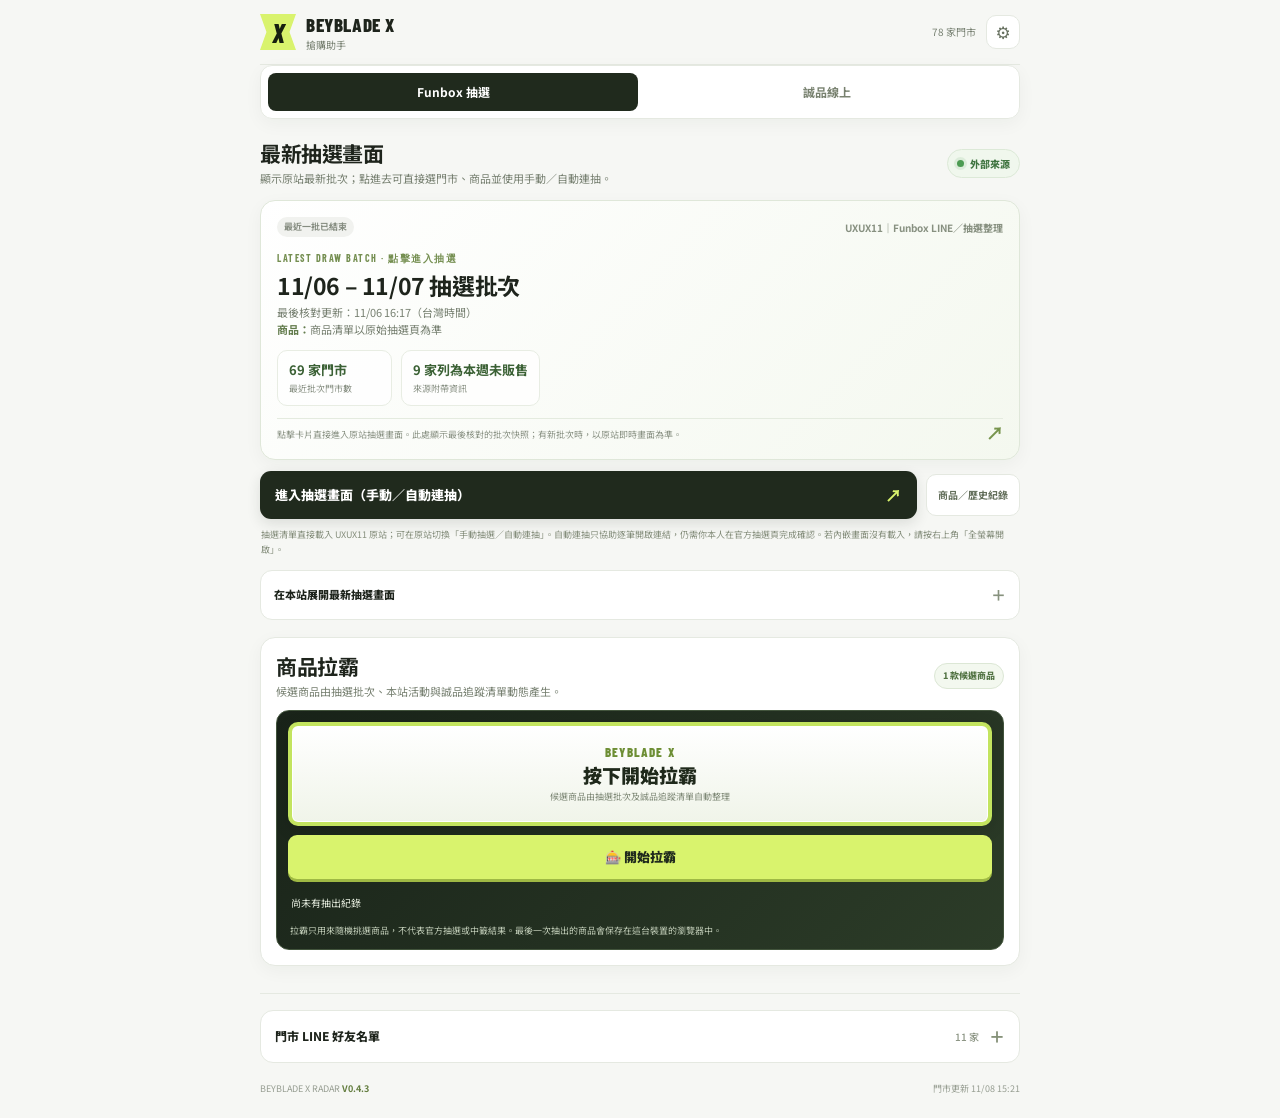
==== commit 54947fda: "Add files via upload" ====
--- a/radar/index.html
+++ b/radar/index.html
@@ -5,11 +5,11 @@
   <meta name="viewport" content="width=device-width, initial-scale=1, viewport-fit=cover">
   <meta name="theme-color" content="#f6f7f4">
   <meta name="description" content="整合 Funbox 各門市 LINE、戰鬥陀螺 X 抽選活動與誠品線上購買入口。">
-  <title>BEYBLADE X｜搶購助手</title>
+  <title>BEYBLADE X｜抽選助手</title>
   <link rel="manifest" href="manifest.webmanifest">
   <link rel="icon" href="assets/icon.svg" type="image/svg+xml">
   <link rel="apple-touch-icon" href="assets/icon-192.png">
-  <link rel="stylesheet" href="assets/css/styles.css?v=0.4.1">
+  <link rel="stylesheet" href="assets/css/styles.css?v=0.4.3">
 </head>
 <body>
   <div class="app-shell" id="top">
@@ -25,59 +25,77 @@
     </header>
 
     <main>
-      <section class="quick-controls" aria-label="搜尋與地區">
-        <label class="region-control">
-          <span>地區</span>
-          <select id="regionSelect" aria-label="選擇縣市"></select>
-        </label>
-        <div class="search-control">
-          <span class="search-icon" aria-hidden="true">⌕</span>
-          <input id="searchInput" type="search" placeholder="搜尋門市或商品型號" autocomplete="off">
-          <button id="clearSearch" type="button" aria-label="清除搜尋" hidden>×</button>
-        </div>
-      </section>
-
       <nav class="main-tabs" aria-label="主要功能">
-        <button class="main-tab active" type="button" data-tab="funbox">Funbox 門市／抽選</button>
+        <button class="main-tab active" type="button" data-tab="funbox">Funbox 抽選</button>
         <button class="main-tab" type="button" data-tab="eslite">誠品線上</button>
       </nav>
 
       <section class="view active" id="view-funbox">
-        <section class="section-block" id="storesSection">
-          <div class="section-heading">
-            <div><h1>門市 LINE</h1><p>選擇門市，直接開啟 LINE 加好友</p></div>
-            <strong class="count" id="storeCount">— 家</strong>
+        <section class="section-block latest-draw-section" id="drawSection">
+          <div class="section-heading latest-heading">
+            <div><h1>最新抽選畫面</h1><p>顯示原站最新批次；點進去可直接選門市、商品並使用手動／自動連抽。</p></div>
+            <span class="source-live-tag"><i></i> 外部來源</span>
           </div>
-          <div class="store-list" id="storeList" aria-live="polite">
-            <div class="empty-state">門市資料載入中…</div>
+          <a class="latest-batch-card latest-batch-link" id="latestBatchSummary" href="https://uxux11.github.io/funbox-line/#:~:text=%E6%8A%BD%E9%81%B8%E6%A8%A1%E5%BC%8F" target="_blank" rel="noopener noreferrer" aria-label="開啟最新抽選畫面">
+            <div class="latest-batch-copy"><span class="kicker">LATEST DRAW BATCH</span><h2>載入最新抽選資料…</h2><p>正在讀取 UXUX11 最新公開整理頁。</p></div>
+          </a>
+          <div class="latest-draw-actions">
+            <a class="primary-draw-link" id="primaryDrawLink" href="https://uxux11.github.io/funbox-line/#:~:text=%E6%8A%BD%E9%81%B8%E6%A8%A1%E5%BC%8F" target="_blank" rel="noopener noreferrer">進入抽選畫面（手動／自動連抽） <span>↗</span></a>
+            <a class="secondary-draw-link" id="directoryLink" href="https://beybuilder.5-seven.dog/draw/" target="_blank" rel="noopener noreferrer">商品／歷史紀錄</a>
           </div>
-          <p class="small-note">「已開啟」只代表曾點擊連結，不代表已成功加入好友。</p>
+          <p class="latest-source-note">抽選清單直接載入 UXUX11 原站；可在原站切換「手動抽選／自動連抽」。自動連抽只協助逐筆開啟連結，仍需你本人在官方抽選頁完成確認。若內嵌畫面沒有載入，請按右上角「全螢幕開啟」。</p>
+          <details class="live-preview-panel" id="livePreviewDetails">
+            <summary>在本站展開最新抽選畫面</summary>
+            <div class="live-preview-toolbar"><strong>UXUX11 原站抽選頁</strong><a id="fullScreenDrawLink" href="https://uxux11.github.io/funbox-line/#:~:text=%E6%8A%BD%E9%81%B8%E6%A8%A1%E5%BC%8F" target="_blank" rel="noopener noreferrer">全螢幕開啟 ↗</a></div>
+            <iframe id="liveDrawFrame" title="UXUX11 最新抽選頁面" src="about:blank" data-src="https://uxux11.github.io/funbox-line/#:~:text=%E6%8A%BD%E9%81%B8%E6%A8%A1%E5%BC%8F" loading="lazy" referrerpolicy="strict-origin-when-cross-origin" allow="clipboard-write; fullscreen"></iframe>
+          </details>
+          <section class="product-slot-section" aria-labelledby="slotHeading">
+            <div class="section-heading slot-heading"><div><h2 id="slotHeading">商品拉霸</h2><p>候選商品由抽選批次、本站活動與誠品追蹤清單動態產生。</p></div><span class="slot-pool-count" id="slotPoolCount">商品池載入中</span></div>
+            <div class="slot-machine" id="slotMachine">
+              <div class="slot-reel" id="slotReel" aria-live="polite">
+                <span class="slot-code" id="slotCode">BEYBLADE X</span>
+                <strong class="slot-name" id="slotName">按下開始拉霸</strong>
+                <small class="slot-meta" id="slotMeta">候選商品將依資料自動更新</small>
+              </div>
+              <button class="slot-spin-button" id="spinProduct" type="button">🎰 開始拉霸</button>
+              <div class="slot-last-result" id="slotLastResult">尚未有抽出紀錄</div>
+              <p class="slot-disclaimer">拉霸只用來隨機挑選商品，不代表官方抽選或中籤結果。最後一次抽出的商品會保存在這台裝置的瀏覽器中。</p>
+            </div>
+          </section>
+          <section class="verified-events-block" id="verifiedEventsBlock" hidden>
+            <div class="section-heading compact-heading"><div><h2>本站已核對活動</h2><p id="drawUpdated">等待活動資料</p></div></div>
+            <div class="draw-controls" id="drawControls" hidden>
+              <label class="compact-select"><span class="sr-only">商品型號</span><select id="productFilter"><option value="all">全部商品</option></select></label>
+              <label class="compact-select"><span class="sr-only">抽選時間</span><select id="timeFilter"><option value="all">全部時間</option></select></label>
+              <div class="mode-toggle" role="group" aria-label="抽選模式">
+                <button type="button" class="mode-button active" data-mode="manual">手動</button>
+                <button type="button" class="mode-button" data-mode="queue">連續</button>
+              </div>
+            </div>
+            <p class="mode-description" id="modeDescription" hidden>連續模式：開啟一筆活動，返回後確認已完成，再由你點擊下一筆；不會代替你送出官方抽選。</p>
+            <div class="event-list" id="eventList" aria-live="polite"></div>
+            <details class="fold-panel" id="notSellingPanel">
+              <summary><span>本週未販售門市</span><span id="notSellingMeta">尚無完整名單</span></summary>
+              <div class="fold-content" id="notSellingContent">目前沒有經來源確認的完整未販售名單。沒有出現在抽選清單，不代表該門市沒有販售。</div>
+            </details>
+            <details class="fold-panel" id="endedPanel" hidden>
+              <summary><span>已結束活動</span><span id="endedCount">0 筆</span></summary>
+              <div class="event-list ended-list" id="endedList"></div>
+            </details>
+          </section>
         </section>
 
-        <section class="section-block draw-section" id="drawSection">
-          <div class="section-heading">
-            <div><h2>本期抽選</h2><p id="drawUpdated">等待活動資料</p></div>
-            <div class="draw-heading-links"><a class="text-link" href="https://uxux11.github.io/funbox-line/" target="_blank" rel="noopener">LINE／當期抽選 ↗</a><a class="text-link" id="directoryLink" href="https://beybuilder.5-seven.dog/draw/" target="_blank" rel="noopener">商品／歷史目錄 ↗</a></div>
+        <details class="directory-details" id="storesDetails">
+          <summary><span>門市 LINE 好友名單</span><span class="directory-summary-count" id="storeCount">— 家</span></summary>
+          <div class="directory-inner">
+            <div class="quick-controls" aria-label="門市搜尋與地區">
+              <label class="region-control"><span>縣市</span><select id="regionSelect" aria-label="選擇縣市"></select></label>
+              <div class="search-control"><span class="search-icon" aria-hidden="true">⌕</span><input id="searchInput" type="search" placeholder="搜尋門市或 LINE ID" autocomplete="off"><button id="clearSearch" type="button" aria-label="清除搜尋" hidden>×</button></div>
+            </div>
+            <div class="store-list" id="storeList" aria-live="polite"><div class="empty-state">門市資料載入中…</div></div>
+            <p class="small-note">「已開啟」只代表曾點擊連結，不代表已成功加入好友。加入好友是次要功能；抽選請使用上方最新抽選畫面。</p>
           </div>
-          <div class="draw-controls" id="drawControls" hidden>
-            <label class="compact-select"><span class="sr-only">商品型號</span><select id="productFilter"><option value="all">全部商品</option></select></label>
-            <label class="compact-select"><span class="sr-only">抽選時間</span><select id="timeFilter"><option value="all">全部時間</option></select></label>
-            <div class="mode-toggle" role="group" aria-label="抽選模式">
-              <button type="button" class="mode-button active" data-mode="manual">手動</button>
-              <button type="button" class="mode-button" data-mode="queue">連續</button>
-            </div>
-          </div>
-          <p class="mode-description" id="modeDescription" hidden>連續模式：開啟一筆活動，回到本頁確認後再進入下一筆。</p>
-          <div class="event-list" id="eventList" aria-live="polite"></div>
-          <details class="fold-panel" id="notSellingPanel">
-            <summary><span>本週未販售門市</span><span id="notSellingMeta">尚無完整名單</span></summary>
-            <div class="fold-content" id="notSellingContent">目前沒有經來源確認的完整未販售名單。沒有出現在抽選清單，不代表該門市沒有販售。</div>
-          </details>
-          <details class="fold-panel" id="endedPanel" hidden>
-            <summary><span>已結束活動</span><span id="endedCount">0 筆</span></summary>
-            <div class="event-list ended-list" id="endedList"></div>
-          </details>
-        </section>
+        </details>
       </section>
 
       <section class="view" id="view-eslite" hidden>
@@ -92,7 +110,7 @@
     </main>
 
     <footer class="app-footer">
-      <span>BEYBLADE X RADAR <b>V0.4.1</b></span>
+      <span>BEYBLADE X RADAR <b>V0.4.3</b></span>
       <span id="footerMeta">門市資料以同步檔案為準</span>
     </footer>
   </div>
@@ -149,6 +167,6 @@
   </dialog>
 
   <div id="toastRegion" class="toast-region" aria-live="polite"></div>
-  <script src="assets/js/app.js?v=0.4.1" defer></script>
+  <script src="assets/js/app.js?v=0.4.3" defer></script>
 </body>
 </html>
--- a/radar/assets/css/styles.css
+++ b/radar/assets/css/styles.css
@@ -14,3 +14,105 @@
 
 .draw-heading-links{display:flex;align-items:center;gap:12px;flex:none}.draw-heading-links .text-link{white-space:nowrap}
 @media(max-width:620px){.draw-heading-links{flex-direction:column;align-items:flex-end;gap:5px}.draw-heading-links .text-link{font-size:9px}}
+
+/* v0.4.2: make the live draw source the primary action; keep the LINE directory secondary. */
+.latest-draw-section{padding-top:18px}
+.latest-heading{align-items:center}
+.source-live-tag{display:inline-flex;align-items:center;gap:6px;padding:6px 9px;border:1px solid #dce9d7;border-radius:999px;background:#f0f7ed;color:#3f7440;font-size:10px;font-weight:800;white-space:nowrap}
+.source-live-tag i{width:7px;height:7px;border-radius:50%;background:#4c9b52;box-shadow:0 0 0 3px rgba(76,155,82,.12)}
+.latest-batch-card{margin-top:13px;padding:16px;border:1px solid #dfe7d9;border-radius:15px;background:linear-gradient(135deg,#fff 0%,#f4f8ef 100%);box-shadow:var(--shadow)}
+.latest-batch-top{display:flex;align-items:center;justify-content:space-between;gap:10px}
+.latest-source-name{color:#879080;font-size:10px;font-weight:700}
+.latest-batch-copy{margin-top:9px}
+.latest-batch-copy h2{margin:3px 0 4px;font-size:23px;line-height:1.25;letter-spacing:-.4px}
+.latest-batch-copy p{margin:0;color:var(--muted);font-size:11px}
+.latest-batch-stats{display:flex;flex-wrap:wrap;gap:9px;margin-top:13px}
+.latest-batch-stats>div{display:flex;flex-direction:column;gap:2px;min-width:115px;padding:9px 11px;border:1px solid #e8ede3;border-radius:10px;background:rgba(255,255,255,.78)}
+.latest-batch-stats strong{font-size:13px;color:#3b6135}
+.latest-batch-stats span{font-size:9px;color:#899184}
+.latest-batch-disclaimer{margin:12px 0 0;padding-top:9px;border-top:1px solid #e4ebdf;color:#8b9385;font-size:9px;line-height:1.6}
+.latest-draw-actions{display:flex;align-items:center;gap:9px;margin-top:11px}
+.primary-draw-link{display:flex;flex:1;align-items:center;justify-content:space-between;min-height:48px;padding:0 15px;border-radius:11px;background:#202a1d;color:#fff;font-size:13px;font-weight:800;box-shadow:0 5px 14px rgba(32,42,29,.12)}
+.primary-draw-link span{color:var(--lime);font-size:17px}
+.secondary-draw-link{display:inline-flex;align-items:center;justify-content:center;min-height:42px;padding:0 11px;border:1px solid var(--line);border-radius:10px;background:#fff;color:#64705c;font-size:10px;font-weight:700;white-space:nowrap}
+.draw-howto{display:grid;grid-template-columns:1fr 1fr;gap:9px;margin-top:12px}
+.draw-mode-card{display:flex;align-items:flex-start;gap:9px;padding:11px;border:1px solid var(--line);border-radius:11px;background:#fff}
+.draw-mode-icon{display:grid;place-items:center;flex:none;width:29px;height:29px;border-radius:8px;background:#f0f4eb;font-size:17px}
+.draw-mode-card strong{display:block;font-size:10px}
+.draw-mode-card p{margin:3px 0 0;color:var(--muted);font-size:9px;line-height:1.6}
+.latest-source-note{margin:9px 1px 0;color:#858e7c;font-size:9px;line-height:1.65}
+.live-preview-panel{margin-top:13px;border:1px solid var(--line);border-radius:12px;background:#fff;overflow:hidden}
+.live-preview-panel summary{display:flex;align-items:center;justify-content:space-between;gap:10px;padding:12px 13px;list-style:none;font-size:11px;font-weight:800;cursor:pointer}
+.live-preview-panel summary::-webkit-details-marker{display:none}
+.live-preview-panel summary:after{content:'＋';color:#87927e;font-size:15px}
+.live-preview-panel[open] summary:after{content:'－'}
+.live-preview-toolbar{display:flex;align-items:center;justify-content:space-between;gap:8px;padding:9px 11px;border-top:1px solid var(--line);background:#f8faf6;color:#818a78;font-size:9px}
+.live-preview-toolbar a{color:var(--green);font-weight:800;white-space:nowrap}
+#liveDrawFrame{display:block;width:100%;height:780px;border:0;border-top:1px solid var(--line);background:#fff}
+.verified-events-block{margin-top:18px;padding-top:15px;border-top:1px solid var(--line)}
+.compact-heading{margin-bottom:8px}
+.directory-details{margin:16px 0 5px;border:1px solid var(--line);border-radius:13px;background:#fff;overflow:hidden}
+.directory-details>summary{display:flex;align-items:center;justify-content:space-between;gap:10px;padding:13px 14px;list-style:none;font-size:12px;font-weight:800;cursor:pointer}
+.directory-details>summary::-webkit-details-marker{display:none}
+.directory-details>summary:after{content:'＋';color:#849077;font-size:16px}
+.directory-details[open]>summary:after{content:'－'}
+.directory-summary-count{margin-left:auto;color:#8b9483;font-size:10px;font-weight:500}
+.directory-inner{padding:0 12px 12px;border-top:1px solid var(--line)}
+.directory-inner .quick-controls{padding:12px 0 10px}
+.directory-inner .section-heading{margin-top:0}
+@media(max-width:620px){
+  .latest-draw-section{padding-top:14px}
+  .latest-heading{align-items:flex-start}
+  .latest-batch-card{padding:13px}
+  .latest-batch-copy h2{font-size:20px}
+  .latest-batch-stats>div{flex:1;min-width:0}
+  .latest-draw-actions{flex-direction:column;align-items:stretch}
+  .primary-draw-link{width:100%;min-height:47px}
+  .secondary-draw-link{width:100%;min-height:37px}
+  .draw-howto{grid-template-columns:1fr}
+  #liveDrawFrame{height:72vh;min-height:560px}
+  .live-preview-toolbar{align-items:flex-start}
+  .directory-inner{padding:0 9px 10px}
+}
+
+/* v0.4.3: open the actual draw page, plus a data-driven product slot. */
+.latest-batch-link{display:block;color:inherit;text-decoration:none;cursor:pointer;position:relative;transition:border-color .15s ease,transform .15s ease}
+.latest-batch-link:hover{border-color:#c8d8bd;transform:translateY(-1px)}
+.latest-batch-link:focus-visible,.primary-draw-link:focus-visible,.slot-spin-button:focus-visible{outline:3px solid #91b85d;outline-offset:3px}
+.latest-batch-link:after{content:'↗';position:absolute;right:15px;bottom:12px;color:#77944d;font-size:18px;font-weight:800}
+.live-preview-open{margin-top:13px;border:1px solid var(--line);border-radius:13px;background:#fff;overflow:hidden;box-shadow:var(--shadow)}
+.live-preview-open .live-preview-toolbar{padding:11px 13px;border-bottom:1px solid var(--line);background:#fff;color:var(--ink);font-size:11px}
+.live-preview-open .live-preview-toolbar strong{font-size:12px}
+#liveDrawFrame{display:block;width:100%;height:820px;min-height:680px;border:0;background:#fff}
+.product-slot-section{margin:17px 0 4px;padding:15px;border:1px solid var(--line);border-radius:15px;background:#fff;box-shadow:var(--shadow)}
+.slot-heading{align-items:center;margin-bottom:10px}
+.slot-pool-count{flex:none;padding:5px 8px;border:1px solid #dce7d5;border-radius:999px;background:#f3f8ef;color:#527343;font-size:9px;font-weight:800}
+.slot-machine{display:grid;grid-template-columns:minmax(0,1fr) 150px;gap:9px;align-items:center;padding:11px;border-radius:13px;background:linear-gradient(135deg,#192319 0%,#2c3c28 100%);border:1px solid #42543c}
+.slot-reel{grid-column:1/-1;display:flex;flex-direction:column;align-items:center;justify-content:center;gap:3px;min-height:104px;padding:12px;border:4px solid #c3e45f;border-radius:10px;background:linear-gradient(180deg,#fff 0%,#f0f4e9 100%);box-shadow:inset 0 0 0 1px #fff,0 4px 15px rgba(0,0,0,.13);text-align:center;overflow:hidden}
+.slot-code{color:#6d8e34;font:800 13px 'Barlow Condensed',sans-serif;letter-spacing:1.2px}
+.slot-name{max-width:100%;color:#1f291b;font-size:19px;font-weight:900;line-height:1.3;overflow-wrap:anywhere}
+.slot-meta{color:#7e8876;font-size:9px}
+.slot-spin-button{grid-column:1/-1;min-height:44px;border:0;border-radius:9px;background:var(--lime);color:#202a1d;font-size:13px;font-weight:900;box-shadow:0 3px 0 #9fb944;transition:transform .12s ease,filter .12s ease}
+.slot-spin-button:active:not(:disabled){transform:translateY(2px);box-shadow:0 1px 0 #9fb944}
+.slot-spin-button:disabled{opacity:.65;cursor:wait;filter:grayscale(.45)}
+.slot-last-result{grid-column:1/-1;display:flex;align-items:center;justify-content:space-between;gap:8px;flex-wrap:wrap;padding:7px 3px 0;color:#e6eddf;font-size:10px}
+.slot-last-result small{color:#c5d1bc;font-size:9px}
+.slot-last-badge{padding:3px 7px;border-radius:999px;background:#c9ef70;color:#26351d;font-size:9px;font-weight:900}
+.slot-reel.spinning .slot-code,.slot-reel.spinning .slot-name{animation:slotJitter .13s linear infinite;filter:blur(.4px)}
+@keyframes slotJitter{0%{transform:translateY(-3px);opacity:.75}50%{transform:translateY(3px);opacity:1}100%{transform:translateY(-2px);opacity:.8}}
+@media(max-width:620px){
+  #liveDrawFrame{height:76vh;min-height:600px}
+  .product-slot-section{padding:11px;margin-top:13px}
+  .slot-machine{padding:9px;gap:8px}
+  .slot-reel{min-height:96px;padding:10px}
+  .slot-name{font-size:17px}
+  .slot-spin-button{min-height:43px}
+  .slot-last-result{font-size:9px}
+  .latest-batch-link:after{right:12px;bottom:10px}
+}
+@media(prefers-reduced-motion:reduce){.latest-batch-link,.slot-spin-button{transition:none}.slot-reel.spinning .slot-code,.slot-reel.spinning .slot-name{animation:none}}
+
+/* v0.4.3: clarify the latest batch product and persistent slot result. */
+.latest-batch-products{margin:8px 0 0;color:#485744;font-size:12px;line-height:1.5}
+.latest-batch-products b{color:#647d4e}
+.slot-disclaimer{grid-column:1/-1;margin:0;padding:5px 2px 0;color:#bfcbb6;font-size:9px;line-height:1.55}
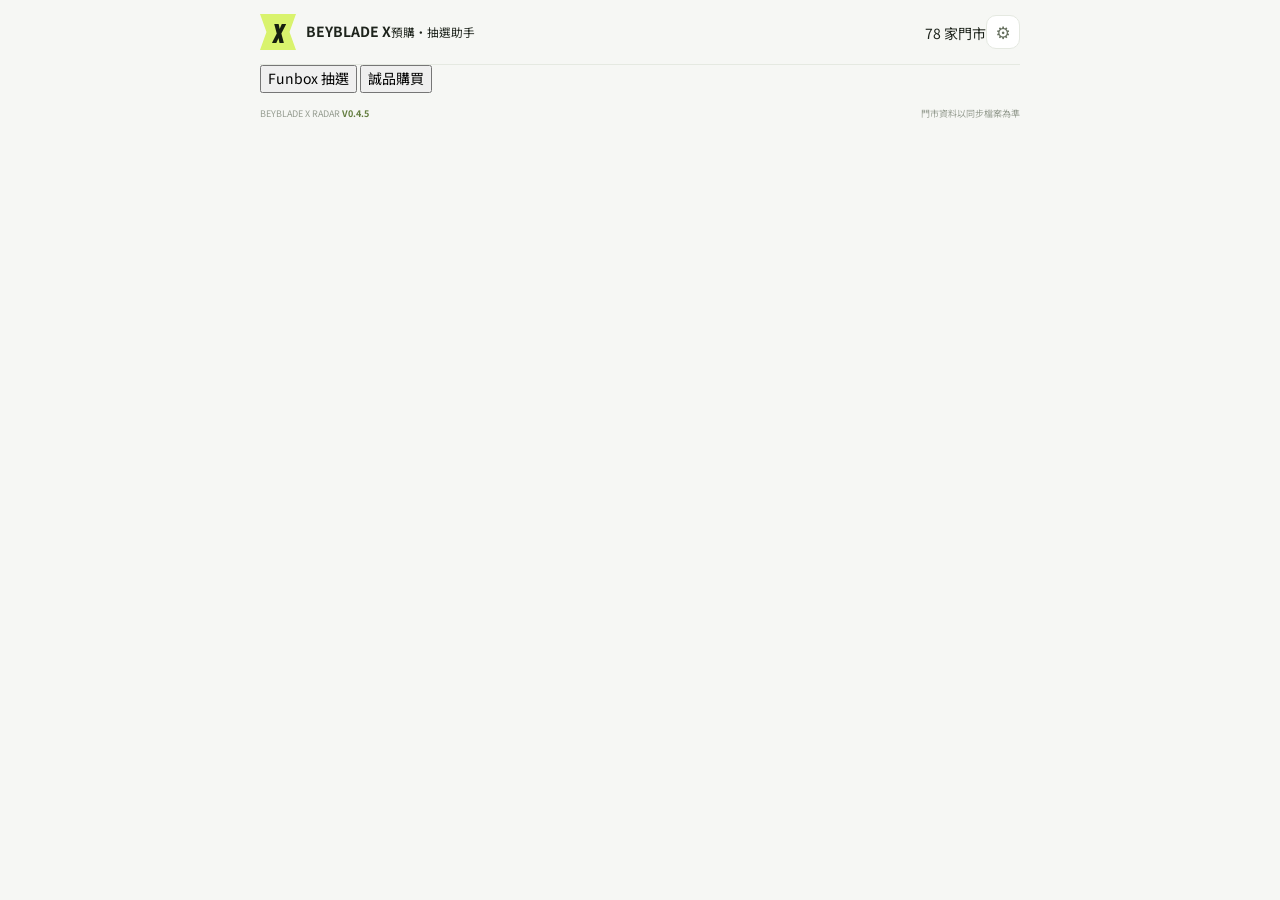
==== commit f41e051c: "Add files via upload" ====
--- a/radar/index.html
+++ b/radar/index.html
@@ -3,170 +3,81 @@
 <head>
   <meta charset="utf-8">
   <meta name="viewport" content="width=device-width, initial-scale=1, viewport-fit=cover">
-  <meta name="theme-color" content="#f6f7f4">
-  <meta name="description" content="整合 Funbox 各門市 LINE、戰鬥陀螺 X 抽選活動與誠品線上購買入口。">
-  <title>BEYBLADE X｜抽選助手</title>
+  <meta name="theme-color" content="#f4f5f0">
+  <meta name="description" content="BEYBLADE X Funbox 預購與抽選資訊整理，整合全台門市、活動批次及誠品商品追蹤。">
+  <title>BEYBLADE X｜預購抽選助手</title>
   <link rel="manifest" href="manifest.webmanifest">
   <link rel="icon" href="assets/icon.svg" type="image/svg+xml">
   <link rel="apple-touch-icon" href="assets/icon-192.png">
-  <link rel="stylesheet" href="assets/css/styles.css?v=0.4.3">
+  <link rel="stylesheet" href="assets/css/styles.css?v=0.4.5">
 </head>
 <body>
-  <div class="app-shell" id="top">
-    <header class="topbar">
-      <a class="brand" href="#top" aria-label="回到首頁">
-        <span class="brand-mark">X</span>
-        <span class="brand-copy"><strong>BEYBLADE X</strong><small>搶購助手</small></span>
-      </a>
-      <div class="topbar-right">
-        <span class="data-state" id="dataState">資料載入中…</span>
-        <button class="icon-button" id="settingsOpen" type="button" aria-label="設定與備份" title="設定與備份">⚙</button>
-      </div>
-    </header>
+<div class="app-shell" id="top">
+  <header class="topbar">
+    <a class="brand" href="#top" aria-label="回到首頁"><span class="brand-mark">X</span><span><strong>BEYBLADE X</strong><small>預購・抽選助手</small></span></a>
+    <div class="header-actions"><span id="dataStatus" class="data-status">資料載入中</span><button id="settingsOpen" class="icon-button" type="button" aria-label="設定">⚙</button></div>
+  </header>
 
-    <main>
-      <nav class="main-tabs" aria-label="主要功能">
-        <button class="main-tab active" type="button" data-tab="funbox">Funbox 抽選</button>
-        <button class="main-tab" type="button" data-tab="eslite">誠品線上</button>
-      </nav>
+  <nav class="top-tabs" aria-label="功能切換">
+    <button class="top-tab active" data-tab="funbox" type="button">Funbox 抽選</button>
+    <button class="top-tab" data-tab="eslite" type="button">誠品購買</button>
+  </nav>
 
-      <section class="view active" id="view-funbox">
-        <section class="section-block latest-draw-section" id="drawSection">
-          <div class="section-heading latest-heading">
-            <div><h1>最新抽選畫面</h1><p>顯示原站最新批次；點進去可直接選門市、商品並使用手動／自動連抽。</p></div>
-            <span class="source-live-tag"><i></i> 外部來源</span>
-          </div>
-          <a class="latest-batch-card latest-batch-link" id="latestBatchSummary" href="https://uxux11.github.io/funbox-line/#:~:text=%E6%8A%BD%E9%81%B8%E6%A8%A1%E5%BC%8F" target="_blank" rel="noopener noreferrer" aria-label="開啟最新抽選畫面">
-            <div class="latest-batch-copy"><span class="kicker">LATEST DRAW BATCH</span><h2>載入最新抽選資料…</h2><p>正在讀取 UXUX11 最新公開整理頁。</p></div>
-          </a>
-          <div class="latest-draw-actions">
-            <a class="primary-draw-link" id="primaryDrawLink" href="https://uxux11.github.io/funbox-line/#:~:text=%E6%8A%BD%E9%81%B8%E6%A8%A1%E5%BC%8F" target="_blank" rel="noopener noreferrer">進入抽選畫面（手動／自動連抽） <span>↗</span></a>
-            <a class="secondary-draw-link" id="directoryLink" href="https://beybuilder.5-seven.dog/draw/" target="_blank" rel="noopener noreferrer">商品／歷史紀錄</a>
-          </div>
-          <p class="latest-source-note">抽選清單直接載入 UXUX11 原站；可在原站切換「手動抽選／自動連抽」。自動連抽只協助逐筆開啟連結，仍需你本人在官方抽選頁完成確認。若內嵌畫面沒有載入，請按右上角「全螢幕開啟」。</p>
-          <details class="live-preview-panel" id="livePreviewDetails">
-            <summary>在本站展開最新抽選畫面</summary>
-            <div class="live-preview-toolbar"><strong>UXUX11 原站抽選頁</strong><a id="fullScreenDrawLink" href="https://uxux11.github.io/funbox-line/#:~:text=%E6%8A%BD%E9%81%B8%E6%A8%A1%E5%BC%8F" target="_blank" rel="noopener noreferrer">全螢幕開啟 ↗</a></div>
-            <iframe id="liveDrawFrame" title="UXUX11 最新抽選頁面" src="about:blank" data-src="https://uxux11.github.io/funbox-line/#:~:text=%E6%8A%BD%E9%81%B8%E6%A8%A1%E5%BC%8F" loading="lazy" referrerpolicy="strict-origin-when-cross-origin" allow="clipboard-write; fullscreen"></iframe>
-          </details>
-          <section class="product-slot-section" aria-labelledby="slotHeading">
-            <div class="section-heading slot-heading"><div><h2 id="slotHeading">商品拉霸</h2><p>候選商品由抽選批次、本站活動與誠品追蹤清單動態產生。</p></div><span class="slot-pool-count" id="slotPoolCount">商品池載入中</span></div>
-            <div class="slot-machine" id="slotMachine">
-              <div class="slot-reel" id="slotReel" aria-live="polite">
-                <span class="slot-code" id="slotCode">BEYBLADE X</span>
-                <strong class="slot-name" id="slotName">按下開始拉霸</strong>
-                <small class="slot-meta" id="slotMeta">候選商品將依資料自動更新</small>
-              </div>
-              <button class="slot-spin-button" id="spinProduct" type="button">🎰 開始拉霸</button>
-              <div class="slot-last-result" id="slotLastResult">尚未有抽出紀錄</div>
-              <p class="slot-disclaimer">拉霸只用來隨機挑選商品，不代表官方抽選或中籤結果。最後一次抽出的商品會保存在這台裝置的瀏覽器中。</p>
-            </div>
-          </section>
-          <section class="verified-events-block" id="verifiedEventsBlock" hidden>
-            <div class="section-heading compact-heading"><div><h2>本站已核對活動</h2><p id="drawUpdated">等待活動資料</p></div></div>
-            <div class="draw-controls" id="drawControls" hidden>
-              <label class="compact-select"><span class="sr-only">商品型號</span><select id="productFilter"><option value="all">全部商品</option></select></label>
-              <label class="compact-select"><span class="sr-only">抽選時間</span><select id="timeFilter"><option value="all">全部時間</option></select></label>
-              <div class="mode-toggle" role="group" aria-label="抽選模式">
-                <button type="button" class="mode-button active" data-mode="manual">手動</button>
-                <button type="button" class="mode-button" data-mode="queue">連續</button>
-              </div>
-            </div>
-            <p class="mode-description" id="modeDescription" hidden>連續模式：開啟一筆活動，返回後確認已完成，再由你點擊下一筆；不會代替你送出官方抽選。</p>
-            <div class="event-list" id="eventList" aria-live="polite"></div>
-            <details class="fold-panel" id="notSellingPanel">
-              <summary><span>本週未販售門市</span><span id="notSellingMeta">尚無完整名單</span></summary>
-              <div class="fold-content" id="notSellingContent">目前沒有經來源確認的完整未販售名單。沒有出現在抽選清單，不代表該門市沒有販售。</div>
-            </details>
-            <details class="fold-panel" id="endedPanel" hidden>
-              <summary><span>已結束活動</span><span id="endedCount">0 筆</span></summary>
-              <div class="event-list ended-list" id="endedList"></div>
-            </details>
-          </section>
-        </section>
-
-        <details class="directory-details" id="storesDetails">
-          <summary><span>門市 LINE 好友名單</span><span class="directory-summary-count" id="storeCount">— 家</span></summary>
-          <div class="directory-inner">
-            <div class="quick-controls" aria-label="門市搜尋與地區">
-              <label class="region-control"><span>縣市</span><select id="regionSelect" aria-label="選擇縣市"></select></label>
-              <div class="search-control"><span class="search-icon" aria-hidden="true">⌕</span><input id="searchInput" type="search" placeholder="搜尋門市或 LINE ID" autocomplete="off"><button id="clearSearch" type="button" aria-label="清除搜尋" hidden>×</button></div>
-            </div>
-            <div class="store-list" id="storeList" aria-live="polite"><div class="empty-state">門市資料載入中…</div></div>
-            <p class="small-note">「已開啟」只代表曾點擊連結，不代表已成功加入好友。加入好友是次要功能；抽選請使用上方最新抽選畫面。</p>
-          </div>
-        </details>
+  <main>
+    <section id="funboxView" class="view">
+      <section class="batch-panel">
+        <div class="section-title-row"><div><span class="eyebrow">DRAW / PREORDER</span><h1>預購／抽選批次</h1><p>選擇最近一次或歷史批次，查看各店商品與活動時間。</p></div><span id="batchStatus" class="status-pill muted">讀取中</span></div>
+        <label class="select-field"><span>活動批次</span><select id="batchSelect"><option value="">載入批次…</option></select></label>
+        <div class="batch-meta" id="batchMeta">尚未載入批次資料</div>
+        <label class="select-field product-select-field"><span>商品篩選</span><select id="batchProductSelect"><option value="all">全部商品</option></select></label>
+        <p class="last-choice" id="lastChoice">上次選擇的商品會保留在這台裝置。</p>
       </section>
 
-      <section class="view" id="view-eslite" hidden>
-        <section class="section-block">
-          <div class="section-heading">
-            <div><h1>誠品線上</h1><p>追蹤商品集中在這裡，庫存以誠品實際頁面為準</p></div>
-            <a class="text-link" href="https://www.eslite.com/" target="_blank" rel="noopener">誠品官網 ↗</a>
-          </div>
-          <div class="product-list" id="productList" aria-live="polite"></div>
-        </section>
+      <section class="activity-panel">
+        <div class="activity-heading"><div><h2>門市活動</h2><p id="activityCount">—</p></div><div class="mode-switch" id="modeSwitch" role="group" aria-label="處理模式"><button type="button" class="mode-btn active" data-mode="manual">手動</button><button type="button" class="mode-btn" data-mode="queue">連續處理</button></div></div>
+        <div class="filter-row"><label class="select-field region-field"><span>縣市</span><select id="regionSelect"></select></label><label class="select-field time-field"><span>時間</span><select id="timeSelect"><option value="all">全部時間</option></select></label></div>
+        <p class="queue-hint" id="queueHint" hidden>連續處理會依序開啟每家官方活動頁；返回後由你確認是否完成，再進入下一家。本站不會代替你提交抽選。</p>
+        <div id="activityList" class="activity-list"><div class="empty-state">活動資料載入中…</div></div>
+        <details id="notParticipatingPanel" class="subtle-details" hidden><summary>本批次未參與／未販售門市 <span id="notParticipatingCount"></span></summary><div id="notParticipatingList" class="not-participating-list"></div></details>
       </section>
-    </main>
 
-    <footer class="app-footer">
-      <span>BEYBLADE X RADAR <b>V0.4.3</b></span>
-      <span id="footerMeta">門市資料以同步檔案為準</span>
-    </footer>
+      <details class="store-directory" id="storeDirectory">
+        <summary><span>門市 LINE 好友名單</span><span id="storeCount">— 家</span></summary>
+        <div class="directory-tools"><label class="select-field"><span>縣市</span><select id="storeRegionSelect"></select></label><input id="storeSearch" type="search" placeholder="搜尋門市名稱或 LINE ID"></div>
+        <div class="store-list" id="storeList"></div>
+      </details>
+    </section>
+
+    <section id="esliteView" class="view" hidden>
+      <section class="eslite-panel"><div class="section-title-row"><div><span class="eyebrow">ESLITE ONLINE</span><h1>誠品商品</h1><p>追蹤的商品及最後確認狀態。</p></div></div><div id="esliteList" class="eslite-list"></div></section>
+    </section>
+  </main>
+  <footer class="app-footer"><span>BEYBLADE X RADAR <b>V0.4.5</b></span><span id="updatedAt">資料時間尚未確認</span></footer>
+</div>
+
+<dialog id="eventDialog" class="dialog">
+  <div class="dialog-head"><div><span class="eyebrow">ACTIVITY DETAIL</span><h2 id="detailTitle">活動詳情</h2></div><button class="close-button" type="button" data-close="eventDialog">×</button></div>
+  <div id="detailContent" class="detail-content"></div>
+  <div class="dialog-actions" id="detailActions"></div>
+  <p class="dialog-note" id="detailNote"></p>
+</dialog>
+
+<dialog id="queueDialog" class="dialog small-dialog">
+  <div class="dialog-head"><div><span class="eyebrow">CONTINUE</span><h2>這家門市處理完成了嗎？</h2></div><button class="close-button" type="button" data-close="queueDialog">×</button></div>
+  <p class="dialog-lead" id="queueReturnText">返回本站後，請確認這筆活動是否已完成。</p>
+  <div class="dialog-actions vertical-actions"><button id="queueCompleted" class="primary-button" type="button">已完成，下一家</button><button id="queueLater" class="secondary-button" type="button">尚未完成，稍後再處理</button></div>
+</dialog>
+
+<dialog id="settingsDialog" class="dialog small-dialog">
+  <div class="dialog-head"><div><span class="eyebrow">SETTINGS</span><h2>設定與備份</h2></div><button class="close-button" type="button" data-close="settingsDialog">×</button></div>
+  <div class="settings-list">
+    <button id="exportButton" class="settings-row" type="button"><span><b>匯出個人紀錄</b><small>備份批次、商品選擇及處理進度</small></span><strong>↓</strong></button>
+    <label class="settings-row import-row"><span><b>匯入個人紀錄</b><small>從 JSON 還原備份</small></span><strong>↑</strong><input id="importInput" type="file" accept="application/json"></label>
+    <button id="resetProgress" class="settings-row" type="button"><span><b>清除抽選處理紀錄</b><small>保留活動及商品資料</small></span><strong>↺</strong></button>
   </div>
-
-  <dialog id="settingsDialog" class="dialog">
-    <div class="dialog-head"><div><span class="kicker">ADVANCED</span><h2>設定與備份</h2></div><button class="close-button" type="button" data-close="settingsDialog" aria-label="關閉">×</button></div>
-    <p class="dialog-intro">日常使用不需要進入這裡。Google Sheet 負責同步門市；活動及誠品商品資料目前由資料檔提供。</p>
-    <div class="settings-list">
-      <button class="settings-row" id="exportButton" type="button"><span><b>匯出個人紀錄</b><small>備份抽選進度、追蹤商品與點擊紀錄</small></span><strong>↓</strong></button>
-      <label class="settings-row import-row"><span><b>匯入個人紀錄</b><small>從 JSON 還原備份</small></span><strong>↑</strong><input id="importInput" type="file" accept="application/json"></label>
-      <button class="settings-row" id="clearLineClicks" type="button"><span><b>重設 LINE 點擊紀錄</b><small>重新顯示「＋ 加好友」</small></span><strong>↺</strong></button>
-      <button class="settings-row" id="enableNotifications" type="button"><span><b>瀏覽器通知</b><small id="notificationStatus">尚未開啟；僅支援本頁前景提醒</small></span><strong>♧</strong></button>
-      <button class="settings-row" id="addEventButton" type="button"><span><b>手動補登抽選活動</b><small>僅作來源擷取失敗時的備用方式</small></span><strong>＋</strong></button>
-      <button class="settings-row" id="addProductButton" type="button"><span><b>手動新增誠品商品</b><small>新增想追蹤的商品頁</small></span><strong>＋</strong></button>
-    </div>
-    <p class="settings-footnote">本網站不會取得你的 LINE 或誠品密碼，也不會代替你完成抽選、下單或付款。</p>
-  </dialog>
-
-  <dialog id="eventDialog" class="dialog">
-    <form id="eventForm">
-      <div class="dialog-head"><div><span class="kicker">DRAW EVENT</span><h2>補登抽選活動</h2></div><button class="close-button" type="button" data-close="eventDialog">×</button></div>
-      <div class="form-grid">
-        <label class="field full"><span>門市</span><select id="eventStore" required></select></label>
-        <label class="field"><span>商品型號</span><input id="eventCode" required placeholder="BX-53"></label>
-        <label class="field"><span>商品名稱</span><input id="eventName" placeholder="極限衝擊對戰組"></label>
-        <label class="field"><span>開始時間</span><input id="eventStarts" type="datetime-local"></label>
-        <label class="field"><span>截止時間</span><input id="eventEnds" type="datetime-local"></label>
-        <label class="field"><span>方式</span><select id="eventMethod"><option value="line-draw">LINE 抽選</option><option value="in-store">現場販售</option><option value="preorder">預購</option><option value="online">線上販售</option><option value="unknown">待確認</option></select></label>
-        <label class="field"><span>狀態</span><select id="eventStatus"><option value="needs-verification">待確認</option><option value="open">進行中</option><option value="upcoming">尚未開始</option><option value="closed">已結束</option></select></label>
-        <label class="field full"><span>官方抽選網址</span><input id="eventDrawUrl" type="url" placeholder="https://..."></label>
-        <label class="field full"><span>Facebook 原始公告</span><input id="eventAnnouncement" type="url" placeholder="https://facebook.com/..."></label>
-      </div>
-      <div class="dialog-actions"><button class="button secondary-button" type="button" data-close="eventDialog">取消</button><button class="button primary-button" type="submit">儲存</button></div>
-    </form>
-  </dialog>
-
-  <dialog id="productDialog" class="dialog">
-    <form id="productForm">
-      <div class="dialog-head"><div><span class="kicker">ESLITE PRODUCT</span><h2>新增誠品商品</h2></div><button class="close-button" type="button" data-close="productDialog">×</button></div>
-      <div class="form-grid">
-        <label class="field"><span>商品型號</span><input id="productCode" required placeholder="UX-17"></label>
-        <label class="field"><span>商品名稱</span><input id="productName" required placeholder="隕星龍騎士"></label>
-        <label class="field full"><span>誠品商品網址</span><input id="productUrl" type="url" required placeholder="https://www.eslite.com/product/..."></label>
-        <label class="field"><span>參考價格</span><input id="productPrice" type="number" min="0" placeholder="非必填"></label>
-      </div>
-      <div class="dialog-actions"><button class="button secondary-button" type="button" data-close="productDialog">取消</button><button class="button primary-button" type="submit">儲存</button></div>
-    </form>
-  </dialog>
-
-  <dialog id="progressDialog" class="dialog progress-dialog">
-    <div class="dialog-head"><div><span class="kicker">DRAW CHECK</span><h2>剛才的抽選處理好了嗎？</h2></div><button class="close-button" type="button" data-close="progressDialog">×</button></div>
-    <p id="progressMessage">返回本頁不代表抽選成功，請依官方頁面的結果確認。</p>
-    <div class="dialog-actions stacked-actions"><button class="button primary-button" id="markComplete" type="button">已完成，下一筆</button><button class="button secondary-button" id="markPending" type="button">尚未完成</button></div>
-  </dialog>
-
-  <div id="toastRegion" class="toast-region" aria-live="polite"></div>
-  <script src="assets/js/app.js?v=0.4.3" defer></script>
+  <p class="dialog-note">抽選入口僅在取得該活動的官方網址後啟用。本站不會讀取 LINE／誠品密碼，也不會代替你提交抽選或付款。</p>
+</dialog>
+<div id="toastRegion" class="toast-region" aria-live="polite"></div>
+<script src="assets/js/app.js?v=0.4.5" defer></script>
 </body>
 </html>
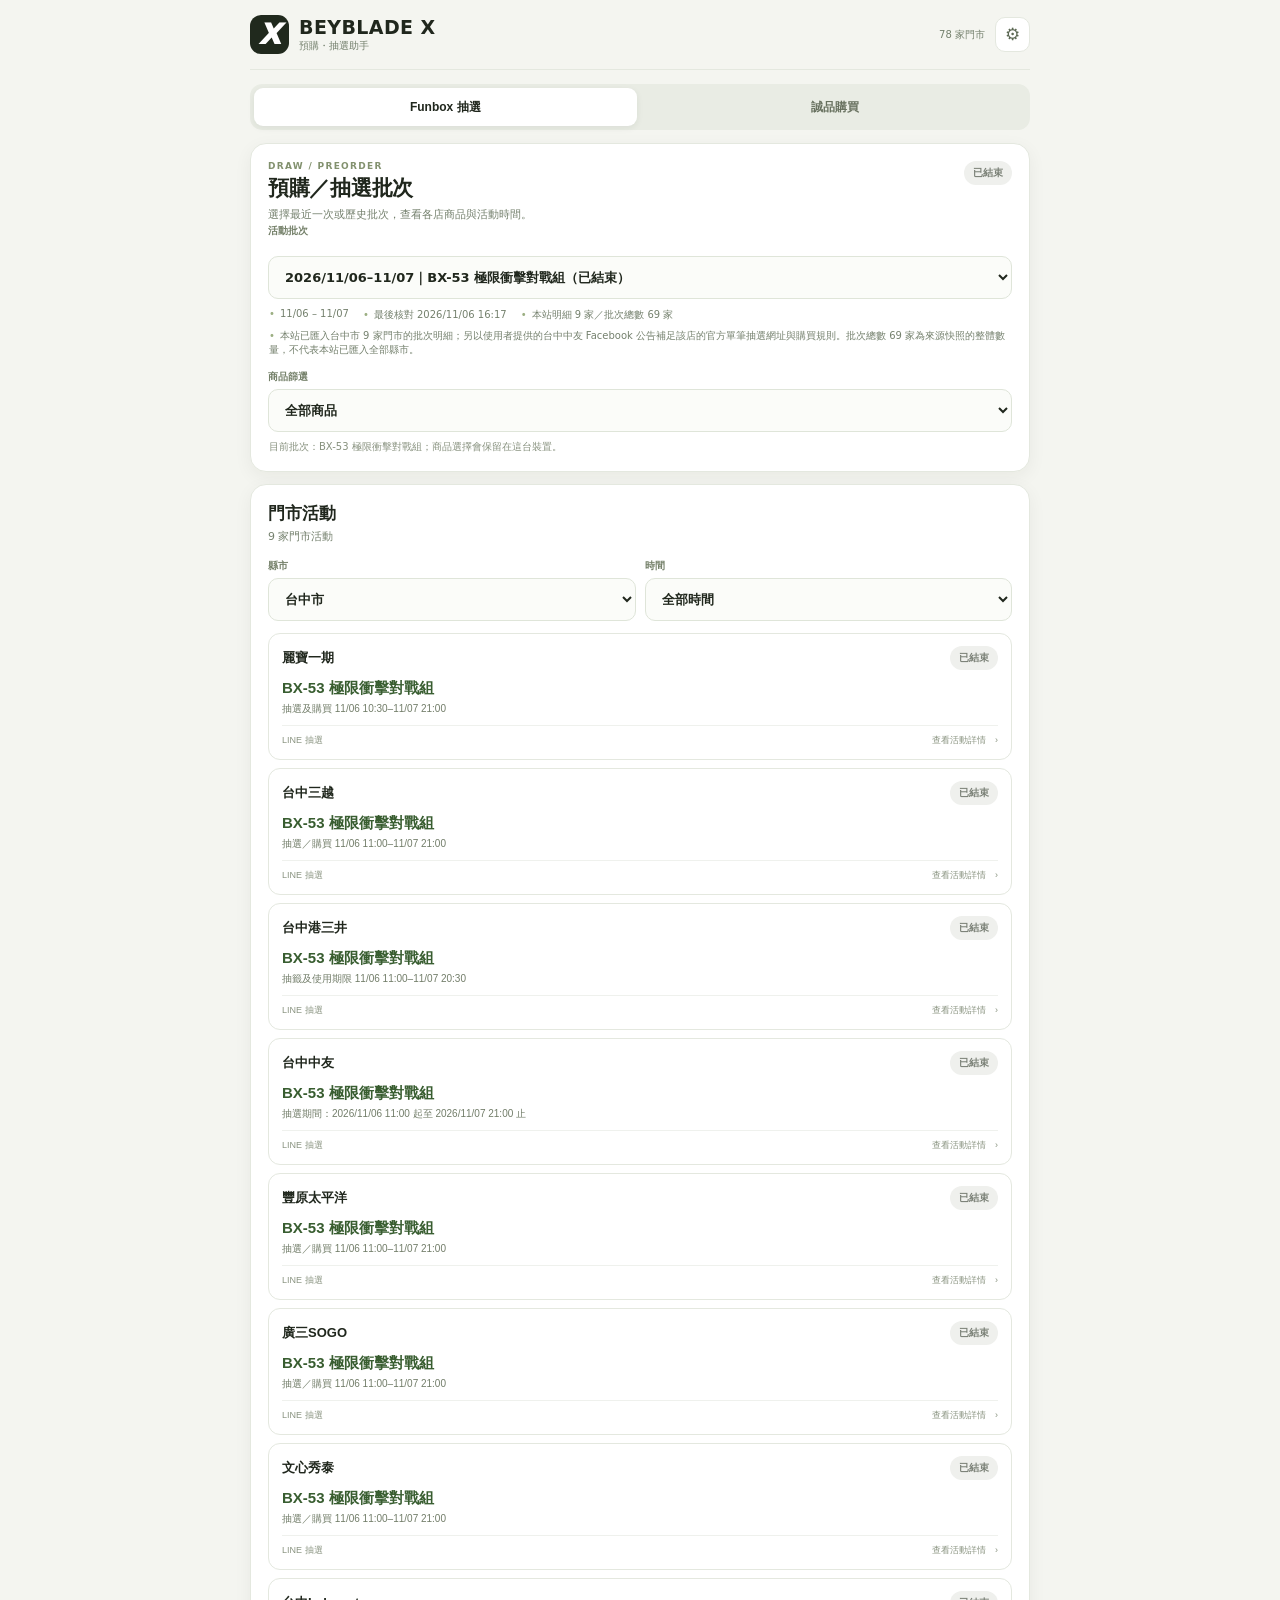
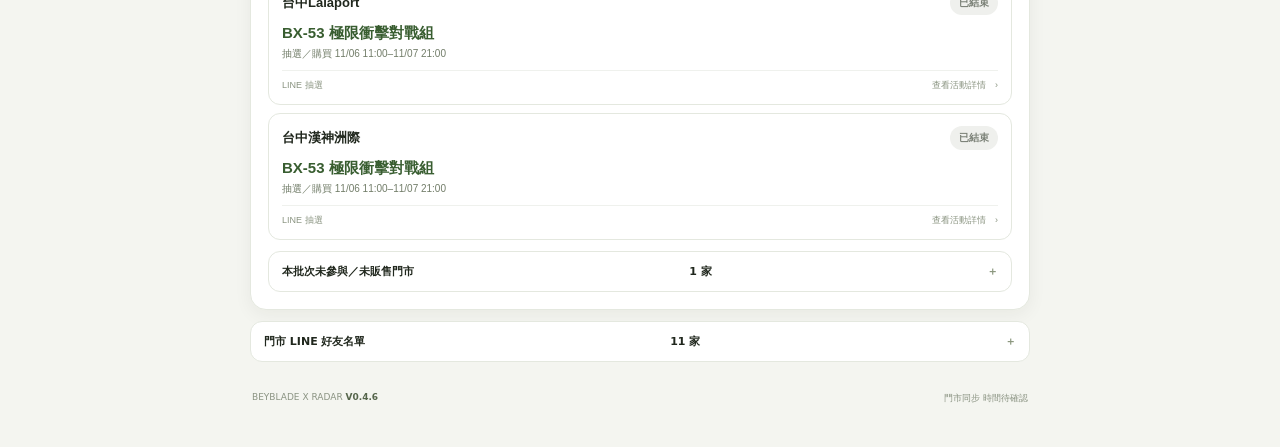
==== commit b811b6db: "Add files via upload" ====
--- a/radar/index.html
+++ b/radar/index.html
@@ -9,7 +9,12 @@
   <link rel="manifest" href="manifest.webmanifest">
   <link rel="icon" href="assets/icon.svg" type="image/svg+xml">
   <link rel="apple-touch-icon" href="assets/icon-192.png">
-  <link rel="stylesheet" href="assets/css/styles.css?v=0.4.5">
+<style>
+:root{--ink:#20271d;--muted:#74806d;--line:#e4e8df;--paper:#f4f5f0;--card:#fff;--green:#315d31;--lime:#d6ed83;--red:#9c493e;--shadow:0 5px 18px rgba(28,43,21,.055)}*{box-sizing:border-box}html{scroll-behavior:smooth}body{margin:0;background:var(--paper);color:var(--ink);font-family:system-ui,-apple-system,"Noto Sans TC",sans-serif;font-size:14px}.app-shell{width:min(780px,calc(100% - 28px));margin:0 auto;padding-bottom:30px}.topbar{height:70px;display:flex;align-items:center;justify-content:space-between;border-bottom:1px solid var(--line)}.brand{display:flex;align-items:center;gap:10px;color:var(--ink);text-decoration:none}.brand-mark{width:39px;height:39px;display:grid;place-items:center;background:#20291d;color:#fff;border-radius:11px;font-size:28px;font-weight:1000;font-style:italic}.brand strong{display:block;font-size:19px;letter-spacing:.4px}.brand small{display:block;color:var(--muted);font-size:10px;margin-top:1px}.header-actions{display:flex;align-items:center;gap:10px}.data-status{font-size:10px;color:var(--muted)}.icon-button{width:35px;height:35px;border:1px solid var(--line);border-radius:10px;background:#fff;color:#5d6954;font-size:17px}.top-tabs{display:flex;gap:7px;margin:14px 0 0;padding:4px;border-radius:12px;background:#e9ece4}.top-tab{flex:1;min-height:38px;border:0;border-radius:9px;background:transparent;color:#68715f;font-size:12px;font-weight:800}.top-tab.active{background:#fff;color:var(--ink);box-shadow:0 2px 7px #1b2b1712}.view{padding-top:13px}.batch-panel,.activity-panel,.eslite-panel{background:var(--card);border:1px solid var(--line);border-radius:16px;padding:17px;box-shadow:var(--shadow)}.section-title-row,.activity-heading{display:flex;align-items:flex-start;justify-content:space-between;gap:12px}.eyebrow{display:block;font-size:9px;letter-spacing:1.3px;font-weight:900;color:#82916e}.section-title-row h1{margin:3px 0 4px;font-size:21px;letter-spacing:-.3px}.section-title-row p,.activity-heading p{margin:0;color:var(--muted);font-size:11px;line-height:1.6}.status-pill{display:inline-flex;align-items:center;white-space:nowrap;padding:5px 9px;border-radius:999px;background:#edf0e8;color:#738064;font-size:10px;font-weight:800}.status-pill.active{background:#e5f4d8;color:#3d702d}.status-pill.pending{background:#fff1d9;color:#94651d}.status-pill.muted{background:#eff0ed;color:#7b8177}.select-field{display:flex;flex-direction:column;gap:5px;min-width:0}.select-field>span{font-size:10px;color:#75816a;font-weight:800}.select-field select{width:100%;height:43px;border:1px solid #dfe5d9;border-radius:10px;background:#fbfcf9;color:var(--ink);padding:0 12px;font:600 13px system-ui,-apple-system,"Noto Sans TC",sans-serif;outline:none}.select-field select:focus{border-color:#9bb77d;box-shadow:0 0 0 3px #a8c78c27}#batchSelect{margin-top:13px;font-size:13px}.batch-meta{display:flex;flex-wrap:wrap;gap:7px 14px;margin:9px 1px 13px;color:var(--muted);font-size:10px}.batch-meta span:before{content:'•';padding-right:5px;color:#9caf83}.product-select-field{margin-top:5px}.last-choice{margin:8px 1px 0;color:#87917e;font-size:10px}.activity-panel{margin-top:12px}.activity-heading{align-items:center;margin-bottom:14px}.activity-heading h2{margin:0 0 3px;font-size:17px}.mode-switch{display:flex;gap:3px;padding:3px;background:#eff1ec;border-radius:9px;flex:none}.mode-btn{min-height:30px;border:0;border-radius:7px;padding:0 10px;background:transparent;color:#68735f;font-size:10px;font-weight:800}.mode-btn.active{background:#fff;color:#2f5a2c;box-shadow:0 1px 5px #1b2b1712}.filter-row{display:grid;grid-template-columns:1fr 1fr;gap:9px;margin-bottom:12px}.queue-hint{margin:0 0 10px;padding:9px 11px;border-radius:9px;background:#f3f7ed;color:#5c7050;font-size:10px;line-height:1.65}.activity-list{display:grid;gap:8px}.activity-card{display:block;width:100%;padding:12px 13px;border:1px solid var(--line);border-radius:12px;background:#fff;text-align:left;color:var(--ink);cursor:pointer;transition:border-color .15s,background .15s}.activity-card:hover{border-color:#c4d3b9;background:#fcfef9}.activity-card:focus-visible{outline:3px solid #b6d58f;outline-offset:2px}.activity-card-top{display:flex;justify-content:space-between;align-items:center;gap:8px}.store-title{font-size:13px;font-weight:900}.activity-product{display:block;margin:7px 0 4px;color:#385d30;font-size:15px;line-height:1.4}.activity-time{display:block;color:#727d69;font-size:10px}.activity-card-bottom{display:flex;justify-content:space-between;align-items:center;margin-top:9px;padding-top:8px;border-top:1px solid #eff1ed;color:#8a9481;font-size:9px}.subtle-details,.store-directory{margin-top:11px;border:1px solid var(--line);border-radius:12px;background:#fff;overflow:hidden}.subtle-details>summary,.store-directory>summary{display:flex;justify-content:space-between;align-items:center;gap:8px;padding:12px 13px;cursor:pointer;list-style:none;font-size:11px;font-weight:800}.subtle-details>summary::-webkit-details-marker,.store-directory>summary::-webkit-details-marker{display:none}.subtle-details>summary:after,.store-directory>summary:after{content:'＋';color:#8a967d}.subtle-details[open]>summary:after,.store-directory[open]>summary:after{content:'－'}.not-participating-list,.history-list{padding:0 13px 12px}.not-participating-item,.history-item{display:flex;justify-content:space-between;gap:8px;padding:7px 0;border-top:1px solid #f0f2ed;font-size:10px}.not-participating-item small,.history-item span{color:var(--muted)}.directory-tools{display:grid;grid-template-columns:160px 1fr;gap:9px;padding:12px;border-top:1px solid var(--line)}.directory-tools input{height:43px;min-width:0;border:1px solid #dfe5d9;border-radius:10px;padding:0 11px;font:12px system-ui}.store-list{padding:0 12px 12px}.store-row{display:flex;align-items:center;justify-content:space-between;gap:10px;min-height:58px;padding:9px 4px;border-bottom:1px solid #f0f2ed}.store-main{display:flex;flex-direction:column;gap:3px;min-width:0}.store-main b{font-size:12px}.store-main small{font-size:9px;color:var(--muted)}.store-actions{display:flex;align-items:center;gap:9px;flex:none}.fb-link{color:#74816a;text-decoration:none;font-size:9px;font-weight:700}.line-button{display:inline-flex;align-items:center;justify-content:center;min-height:34px;padding:0 11px;border-radius:8px;background:#e9f5df;color:#38642d;text-decoration:none;font-size:10px;font-weight:900;white-space:nowrap}.line-button.visited{background:#f0f1ed;color:#899182}.eslite-list{display:grid;gap:9px;margin-top:14px}.eslite-card{display:grid;grid-template-columns:62px minmax(0,1fr) auto;align-items:center;gap:11px;padding:11px;border:1px solid var(--line);border-radius:12px}.eslite-product-code{display:grid;place-items:center;min-height:54px;border-radius:9px;background:#edf2e6;color:#46643b;font-weight:900}.eslite-product-copy{display:flex;flex-direction:column;gap:4px;min-width:0}.eslite-product-copy b{font-size:12px}.eslite-product-copy span,.eslite-product-copy small{font-size:9px;color:var(--muted);line-height:1.45}.app-footer{display:flex;justify-content:space-between;gap:9px;margin-top:18px;padding:12px 2px;color:#8a9382;font-size:9px}.app-footer b{color:#55654b}.empty-state{padding:20px 12px;border:1px dashed #dce3d5;border-radius:11px;color:#7c8772;text-align:center;font-size:11px;line-height:1.7}.empty-state b{color:#4d5e43}.dialog{width:min(520px,calc(100% - 24px));max-height:min(88vh,760px);overflow:auto;border:1px solid var(--line);border-radius:18px;padding:17px;background:#fff;color:var(--ink);box-shadow:0 20px 60px #17220f30}.dialog::backdrop{background:#12190f70;backdrop-filter:blur(3px)}.dialog-head{display:flex;justify-content:space-between;align-items:flex-start;gap:12px;margin-bottom:14px}.dialog-head h2{margin:4px 0 0;font-size:19px}.close-button{width:32px;height:32px;border:0;border-radius:9px;background:#f0f2ed;color:#69735f;font-size:22px}.detail-content{display:grid;gap:0}.detail-row{display:flex;justify-content:space-between;gap:14px;padding:11px 2px;border-bottom:1px solid #eff1ec;font-size:11px}.detail-row span{color:var(--muted)}.detail-row b{text-align:right}.event-note,.dialog-note,.dialog-lead{font-size:10px;line-height:1.7;color:var(--muted)}.dialog-actions{display:flex;flex-wrap:wrap;gap:8px;margin-top:15px}.dialog-actions a,.dialog-actions button{display:inline-flex;align-items:center;justify-content:center;min-height:40px;padding:0 14px;border:0;border-radius:9px;text-decoration:none;font-size:11px;font-weight:800}.primary-button{background:#2d552c;color:#fff}.secondary-button{background:#edf1e9;color:#53634c}.disabled-button{background:#eff0ed;color:#969b90;cursor:not-allowed}.small-dialog{width:min(410px,calc(100% - 24px))}.vertical-actions{display:flex;flex-direction:column}.vertical-actions>*{width:100%}.settings-list{display:grid;gap:7px}.settings-row{position:relative;display:flex;justify-content:space-between;align-items:center;gap:12px;width:100%;padding:11px;border:1px solid var(--line);border-radius:10px;background:#fff;color:var(--ink);text-align:left}.settings-row span{display:grid;gap:3px}.settings-row b{font-size:11px}.settings-row small{font-size:9px;color:var(--muted)}.settings-row strong{font-size:16px;color:#7a896d}.import-row input{position:absolute;inset:0;width:100%;opacity:0;cursor:pointer}.toast-region{position:fixed;left:50%;bottom:17px;z-index:30;transform:translateX(-50%);width:min(420px,calc(100% - 24px));pointer-events:none}.toast{padding:11px 14px;border-radius:10px;background:#202a1d;color:white;font-size:11px;box-shadow:var(--shadow)}[hidden]{display:none!important}
+@media(max-width:600px){.app-shell{width:calc(100% - 20px)}.topbar{height:60px}.brand-mark{width:34px;height:34px;font-size:24px}.brand strong{font-size:17px}.batch-panel,.activity-panel,.eslite-panel{padding:13px;border-radius:14px}.section-title-row h1{font-size:19px}.section-title-row p{font-size:10px}.filter-row{grid-template-columns:1fr 1fr;gap:7px}.select-field select{height:41px;font-size:12px}.activity-heading h2{font-size:16px}.activity-card{padding:11px}.activity-card-top{align-items:flex-start}.store-title{font-size:12px}.activity-product{font-size:14px}.directory-tools{grid-template-columns:1fr}.store-row{min-height:55px}.store-actions{gap:7px}.fb-link{font-size:9px}.line-button{min-height:32px;padding:0 9px}.eslite-card{grid-template-columns:47px minmax(0,1fr);gap:8px}.eslite-product-code{min-height:45px;font-size:11px}.eslite-card>.line-button{grid-column:2;justify-self:start}.app-footer{flex-direction:column;gap:3px}.mode-btn{padding:0 8px;font-size:9px}.batch-meta{font-size:9px}}
+@media(prefers-reduced-motion:reduce){*{scroll-behavior:auto!important;transition:none!important}}
+
+</style>
 </head>
 <body>
 <div class="app-shell" id="top">
@@ -52,7 +57,7 @@
       <section class="eslite-panel"><div class="section-title-row"><div><span class="eyebrow">ESLITE ONLINE</span><h1>誠品商品</h1><p>追蹤的商品及最後確認狀態。</p></div></div><div id="esliteList" class="eslite-list"></div></section>
     </section>
   </main>
-  <footer class="app-footer"><span>BEYBLADE X RADAR <b>V0.4.5</b></span><span id="updatedAt">資料時間尚未確認</span></footer>
+  <footer class="app-footer"><span>BEYBLADE X RADAR <b>V0.4.6</b></span><span id="updatedAt">資料時間尚未確認</span></footer>
 </div>
 
 <dialog id="eventDialog" class="dialog">
@@ -78,6 +83,110 @@
   <p class="dialog-note">抽選入口僅在取得該活動的官方網址後啟用。本站不會讀取 LINE／誠品密碼，也不會代替你提交抽選或付款。</p>
 </dialog>
 <div id="toastRegion" class="toast-region" aria-live="polite"></div>
-<script src="assets/js/app.js?v=0.4.5" defer></script>
+
+<script type="application/json" id="embeddedData">{"stores":[{"storeId":"tw-tw-tpe-funbox-01","regionId":"TW-TPE","regionName":"台北市","brand":"Funbox","name":"台北忠孝遠東SOGO","aliases":[],"address":null,"phone":null,"lineId":"@lcn7452p","lineUrl":"https://line.me/R/ti/p/@lcn7452p","facebookUrl":"https://www.facebook.com/funboxsogo","sourceType":"user-provided-directory","verificationStatus":"provided-not-individually-verified","lastVerifiedAt":null,"active":true,"regionAssignmentStatus":"inferred-from-store-name-or-mall-location"},{"storeId":"tw-tw-tpe-funbox-02","regionId":"TW-TPE","regionName":"台北市","brand":"Funbox","name":"三越南西","aliases":["新光三越"],"address":null,"phone":null,"lineId":"@626iceit","lineUrl":"https://line.me/R/ti/p/@626iceit","facebookUrl":"https://www.facebook.com/share/1BuSqwADRT/","sourceType":"user-provided-directory","verificationStatus":"provided-not-individually-verified","lastVerifiedAt":null,"active":true,"regionAssignmentStatus":"inferred-from-store-name-or-mall-location"},{"storeId":"tw-tw-tpe-funbox-03","regionId":"TW-TPE","regionName":"台北市","brand":"Funbox","name":"三越站前","aliases":["新光三越"],"address":null,"phone":null,"lineId":"@631ovgxp","lineUrl":"https://line.me/R/ti/p/@631ovgxp","facebookUrl":"https://www.facebook.com/profile.php?id=61593176934292","sourceType":"user-provided-directory","verificationStatus":"provided-not-individually-verified","lastVerifiedAt":null,"active":true,"regionAssignmentStatus":"inferred-from-store-name-or-mall-location"},{"storeId":"tw-tw-tpe-funbox-04","regionId":"TW-TPE","regionName":"台北市","brand":"Funbox","name":"天母SOGO","aliases":[],"address":null,"phone":null,"lineId":"@377cbfue","lineUrl":"https://line.me/R/ti/p/@377cbfue","facebookUrl":"https://www.facebook.com/profile.php?id=61592597564673","sourceType":"user-provided-directory","verificationStatus":"provided-not-individually-verified","lastVerifiedAt":null,"active":true,"regionAssignmentStatus":"inferred-from-store-name-or-mall-location"},{"storeId":"tw-tw-tpe-funbox-05","regionId":"TW-TPE","regionName":"台北市","brand":"Funbox","name":"高島屋百貨","aliases":[],"address":null,"phone":null,"lineId":"@xbm4599s","lineUrl":"https://line.me/R/ti/p/@xbm4599s","facebookUrl":"https://www.facebook.com/ybg5152n","sourceType":"user-provided-directory","verificationStatus":"provided-not-individually-verified","lastVerifiedAt":null,"active":true,"regionAssignmentStatus":"inferred-from-store-name-or-mall-location"},{"storeId":"tw-tw-nwt-funbox-06","regionId":"TW-NWT","regionName":"新北市","brand":"Funbox","name":"比漾廣場","aliases":[],"address":null,"phone":null,"lineId":"@ufq5307a","lineUrl":"https://line.me/R/ti/p/@ufq5307a","facebookUrl":"https://www.facebook.com/profile.php?id=61592677934745","sourceType":"user-provided-directory","verificationStatus":"provided-not-individually-verified","lastVerifiedAt":null,"active":true,"regionAssignmentStatus":"inferred-from-store-name-or-mall-location"},{"storeId":"tw-tw-tao-funbox-07","regionId":"TW-TAO","regionName":"桃園市","brand":"Funbox","name":"桃園站前","aliases":[],"address":null,"phone":null,"lineId":"@fcm1241y","lineUrl":"https://line.me/R/ti/p/@fcm1241y","facebookUrl":"https://www.facebook.com/profile.php?id=100064059014450","sourceType":"user-provided-directory","verificationStatus":"provided-not-individually-verified","lastVerifiedAt":null,"active":true,"regionAssignmentStatus":"inferred-from-store-name-or-mall-location"},{"storeId":"tw-tw-tao-funbox-08","regionId":"TW-TAO","regionName":"桃園市","brand":"Funbox","name":"桃園遠東","aliases":[],"address":null,"phone":null,"lineId":"@bix0595a","lineUrl":"https://line.me/R/ti/p/@bix0595a","facebookUrl":"https://www.facebook.com/profile.php?id=100064240476385","sourceType":"user-provided-directory","verificationStatus":"provided-not-individually-verified","lastVerifiedAt":null,"active":true,"regionAssignmentStatus":"inferred-from-store-name-or-mall-location"},{"storeId":"tw-tw-tpe-funbox-09","regionId":"TW-TPE","regionName":"台北市","brand":"Funbox","name":"信義新天地A8館","aliases":[],"address":null,"phone":null,"lineId":"@983dfazy","lineUrl":"https://line.me/R/ti/p/@983dfazy","facebookUrl":"https://www.facebook.com/profile.php?id=61593106704912\u0026locale=zh_TW","sourceType":"user-provided-directory","verificationStatus":"provided-not-individually-verified","lastVerifiedAt":null,"active":true,"regionAssignmentStatus":"inferred-from-store-name-or-mall-location"},{"storeId":"tw-tw-hsz-funbox-10","regionId":"TW-HSZ","regionName":"新竹市","brand":"Funbox","name":"新竹遠東","aliases":[],"address":null,"phone":null,"lineId":"@822rfnmr","lineUrl":"https://line.me/R/ti/p/@822rfnmr","facebookUrl":"https://www.facebook.com/profile.php?id=61591842121755","sourceType":"user-provided-directory","verificationStatus":"provided-not-individually-verified","lastVerifiedAt":null,"active":true,"regionAssignmentStatus":"inferred-from-store-name-or-mall-location"},{"storeId":"tw-tw-tao-funbox-11","regionId":"TW-TAO","regionName":"桃園市","brand":"Funbox","name":"中壢SOGO","aliases":[],"address":null,"phone":null,"lineId":"@xcs3672w","lineUrl":"https://line.me/R/ti/p/@xcs3672w","facebookUrl":"https://www.facebook.com/profile.php?id=61558958859748","sourceType":"user-provided-directory","verificationStatus":"provided-not-individually-verified","lastVerifiedAt":null,"active":true,"regionAssignmentStatus":"inferred-from-store-name-or-mall-location"},{"storeId":"tw-tw-nwt-funbox-12","regionId":"TW-NWT","regionName":"新北市","brand":"Funbox","name":"板橋遠東","aliases":[],"address":null,"phone":null,"lineId":"@083zoknr","lineUrl":"https://line.me/R/ti/p/@083zoknr","facebookUrl":"https://www.facebook.com/share/1BmnHxAaZ7/?mibextid=wwXIfr","sourceType":"user-provided-directory","verificationStatus":"provided-not-individually-verified","lastVerifiedAt":null,"active":true,"regionAssignmentStatus":"inferred-from-store-name-or-mall-location"},{"storeId":"tw-tw-nwt-funbox-13","regionId":"TW-NWT","regionName":"新北市","brand":"Funbox","name":"中和環球","aliases":[],"address":null,"phone":null,"lineId":"@zgq9395a","lineUrl":"https://line.me/R/ti/p/@zgq9395a","facebookUrl":"https://www.facebook.com/profile.php?id=61575325211390\u0026locale=zh_TW","sourceType":"user-provided-directory","verificationStatus":"provided-not-individually-verified","lastVerifiedAt":null,"active":true,"regionAssignmentStatus":"inferred-from-store-name-or-mall-location"},{"storeId":"tw-tw-nwt-funbox-14","regionId":"TW-NWT","regionName":"新北市","brand":"Funbox","name":"板橋大遠百","aliases":[],"address":null,"phone":null,"lineId":"@585clqqg","lineUrl":"https://line.me/R/ti/p/@585clqqg","facebookUrl":"https://www.facebook.com/profile.php?id=61584956488867","sourceType":"user-provided-directory","verificationStatus":"provided-not-individually-verified","lastVerifiedAt":null,"active":true,"regionAssignmentStatus":"inferred-from-store-name-or-mall-location"},{"storeId":"tw-tw-hsz-funbox-15","regionId":"TW-HSZ","regionName":"新竹市","brand":"Funbox","name":"新竹巨城","aliases":[],"address":null,"phone":null,"lineId":"@532otwmb","lineUrl":"https://line.me/R/ti/p/@532otwmb","facebookUrl":"https://www.facebook.com/share/1D2TZJ7pr3/?mibextid=wwXIfr","sourceType":"user-provided-directory","verificationStatus":"provided-not-individually-verified","lastVerifiedAt":null,"active":true,"regionAssignmentStatus":"inferred-from-store-name-or-mall-location"},{"storeId":"tw-tw-tpe-funbox-16","regionId":"TW-TPE","regionName":"台北市","brand":"Funbox","name":"美麗華","aliases":[],"address":null,"phone":null,"lineId":"@660hextn","lineUrl":"https://line.me/R/ti/p/@660hextn","facebookUrl":"https://www.facebook.com/profile.php?id=61592730395195","sourceType":"user-provided-directory","verificationStatus":"provided-not-individually-verified","lastVerifiedAt":null,"active":true,"regionAssignmentStatus":"inferred-from-store-name-or-mall-location"},{"storeId":"tw-tw-tao-funbox-17","regionId":"TW-TAO","regionName":"桃園市","brand":"Funbox","name":"中壢大江","aliases":[],"address":null,"phone":null,"lineId":"@099ldnvw","lineUrl":"https://line.me/R/ti/p/@099ldnvw","facebookUrl":"https://www.facebook.com/profile.php?id=100063657227053","sourceType":"user-provided-directory","verificationStatus":"provided-not-individually-verified","lastVerifiedAt":null,"active":true,"regionAssignmentStatus":"inferred-from-store-name-or-mall-location"},{"storeId":"tw-tw-ila-funbox-18","regionId":"TW-ILA","regionName":"宜蘭縣","brand":"Funbox","name":"新月廣場","aliases":["蘭城新月廣場"],"address":null,"phone":null,"lineId":"@027iendl","lineUrl":"https://line.me/R/ti/p/@027iendl","facebookUrl":"https://www.facebook.com/funboxtoyluna/","sourceType":"user-provided-directory","verificationStatus":"provided-not-individually-verified","lastVerifiedAt":null,"active":true,"regionAssignmentStatus":"inferred-from-store-name-or-mall-location"},{"storeId":"tw-tw-tpe-funbox-19","regionId":"TW-TPE","regionName":"台北市","brand":"Funbox","name":"潤泰南港車站店","aliases":[],"address":null,"phone":null,"lineId":"@924tguor","lineUrl":"https://line.me/R/ti/p/@924tguor","facebookUrl":"https://www.facebook.com/profile.php?id=61592736394851","sourceType":"user-provided-directory","verificationStatus":"provided-not-individually-verified","lastVerifiedAt":null,"active":true,"regionAssignmentStatus":"inferred-from-store-name-or-mall-location"},{"storeId":"tw-tw-mia-funbox-20","regionId":"TW-MIA","regionName":"苗栗縣","brand":"Funbox","name":"苗栗尚順","aliases":[],"address":null,"phone":null,"lineId":"@185vowmo","lineUrl":"https://line.me/R/ti/p/@185vowmo","facebookUrl":"https://www.facebook.com/share/1DZmr5Njyk/?mibextid=wwXIfr","sourceType":"user-provided-directory","verificationStatus":"provided-not-individually-verified","lastVerifiedAt":null,"active":true,"regionAssignmentStatus":"inferred-from-store-name-or-mall-location"},{"storeId":"tw-tw-nwt-funbox-21","regionId":"TW-NWT","regionName":"新北市","brand":"Funbox","name":"汐科遠雄","aliases":[],"address":null,"phone":null,"lineId":"@mhb3876c","lineUrl":"https://line.me/R/ti/p/@mhb3876c","facebookUrl":"https://www.facebook.com/profile.php?id=61592991209842","sourceType":"user-provided-directory","verificationStatus":"provided-not-individually-verified","lastVerifiedAt":null,"active":true,"regionAssignmentStatus":"inferred-from-store-name-or-mall-location"},{"storeId":"tw-tw-tao-funbox-22","regionId":"TW-TAO","regionName":"桃園市","brand":"Funbox","name":"桃園環球A8","aliases":[],"address":null,"phone":null,"lineId":"@lae4656h","lineUrl":"https://line.me/R/ti/p/@lae4656h","facebookUrl":"https://www.facebook.com/profile.php?id=61591728303067","sourceType":"user-provided-directory","verificationStatus":"provided-not-individually-verified","lastVerifiedAt":null,"active":true,"regionAssignmentStatus":"inferred-from-store-name-or-mall-location"},{"storeId":"tw-tw-hsz-funbox-23","regionId":"TW-HSZ","regionName":"新竹市","brand":"Funbox","name":"新竹遠雄湳雅","aliases":[],"address":null,"phone":null,"lineId":"@agl4214l","lineUrl":"https://line.me/R/ti/p/@agl4214l","facebookUrl":"https://www.facebook.com/profile.php?id=61592712696197","sourceType":"user-provided-directory","verificationStatus":"provided-not-individually-verified","lastVerifiedAt":null,"active":true,"regionAssignmentStatus":"inferred-from-store-name-or-mall-location"},{"storeId":"tw-tw-nwt-funbox-24","regionId":"TW-NWT","regionName":"新北市","brand":"Funbox","name":"樹林秀泰","aliases":[],"address":null,"phone":null,"lineId":"@046txnme","lineUrl":"https://line.me/R/ti/p/@046txnme","facebookUrl":"https://www.facebook.com/profile.php?id=61591486063647","sourceType":"user-provided-directory","verificationStatus":"provided-not-individually-verified","lastVerifiedAt":null,"active":true,"regionAssignmentStatus":"inferred-from-store-name-or-mall-location"},{"storeId":"tw-tw-nwt-funbox-25","regionId":"TW-NWT","regionName":"新北市","brand":"Funbox","name":"淡水禮萊廣場","aliases":[],"address":null,"phone":null,"lineId":"@944creff","lineUrl":"https://line.me/R/ti/p/@944creff","facebookUrl":"https://www.facebook.com/share/1Db8rVD6Hk/?mibextid=wwXIfr","sourceType":"user-provided-directory","verificationStatus":"provided-not-individually-verified","lastVerifiedAt":null,"active":true,"regionAssignmentStatus":"inferred-from-store-name-or-mall-location"},{"storeId":"tw-tw-tpe-funbox-26","regionId":"TW-TPE","regionName":"台北市","brand":"Funbox","name":"天母三越","aliases":[],"address":null,"phone":null,"lineId":"@237annfd","lineUrl":"https://line.me/R/ti/p/@237annfd","facebookUrl":"https://www.facebook.com/share/1K6XRBMujq/","sourceType":"user-provided-directory","verificationStatus":"provided-not-individually-verified","lastVerifiedAt":null,"active":true,"regionAssignmentStatus":"inferred-from-store-name-or-mall-location"},{"storeId":"tw-tw-tpe-funbox-27","regionId":"TW-TPE","regionName":"台北市","brand":"Funbox","name":"遠百信義A13","aliases":[],"address":null,"phone":null,"lineId":"@020sqlyp","lineUrl":"https://line.me/R/ti/p/@020sqlyp","facebookUrl":"https://www.facebook.com/profile.php?id=61551944767554","sourceType":"user-provided-directory","verificationStatus":"provided-not-individually-verified","lastVerifiedAt":null,"active":true,"regionAssignmentStatus":"inferred-from-store-name-or-mall-location"},{"storeId":"tw-tw-tao-funbox-28","regionId":"TW-TAO","regionName":"桃園市","brand":"Funbox","name":"台茂購物中心","aliases":[],"address":null,"phone":null,"lineId":"@504tdsbb","lineUrl":"https://line.me/R/ti/p/@504tdsbb","facebookUrl":"https://www.facebook.com/profile.php?id=61590975990981\u0026locale=zh_TW","sourceType":"user-provided-directory","verificationStatus":"provided-not-individually-verified","lastVerifiedAt":null,"active":true,"regionAssignmentStatus":"inferred-from-store-name-or-mall-location"},{"storeId":"tw-tw-nwt-funbox-29","regionId":"TW-NWT","regionName":"新北市","brand":"Funbox","name":"宏匯廣場","aliases":[],"address":null,"phone":null,"lineId":"@513vgbqo","lineUrl":"https://line.me/R/ti/p/@513vgbqo","facebookUrl":"https://www.facebook.com/funbox.honhui","sourceType":"user-provided-directory","verificationStatus":"provided-not-individually-verified","lastVerifiedAt":null,"active":true,"regionAssignmentStatus":"inferred-from-store-name-or-mall-location"},{"storeId":"tw-tw-tao-funbox-30","regionId":"TW-TAO","regionName":"桃園市","brand":"Funbox","name":"桃園環球A19","aliases":[],"address":null,"phone":null,"lineId":"@403qwxdn","lineUrl":"https://line.me/R/ti/p/@403qwxdn","facebookUrl":"https://www.facebook.com/profile.php?id=100083960592067","sourceType":"user-provided-directory","verificationStatus":"provided-not-individually-verified","lastVerifiedAt":null,"active":true,"regionAssignmentStatus":"inferred-from-store-name-or-mall-location"},{"storeId":"tw-tw-hsc-funbox-31","regionId":"TW-HSC","regionName":"新竹縣","brand":"Funbox","name":"竹北遠東","aliases":[],"address":null,"phone":null,"lineId":"@642vdyvq","lineUrl":"https://line.me/R/ti/p/@642vdyvq","facebookUrl":"https://www.facebook.com/ZhubeiFunbox/?locale=zh_TW","sourceType":"user-provided-directory","verificationStatus":"provided-not-individually-verified","lastVerifiedAt":null,"active":true,"regionAssignmentStatus":"inferred-from-store-name-or-mall-location"},{"storeId":"tw-tw-hsz-funbox-32","regionId":"TW-HSZ","regionName":"新竹市","brand":"Funbox","name":"新竹享平方","aliases":[],"address":null,"phone":null,"lineId":"@062qoqex","lineUrl":"https://line.me/R/ti/p/@062qoqex","facebookUrl":"https://www.facebook.com/share/193j7smii9/?mibextid=wwXIfr","sourceType":"user-provided-directory","verificationStatus":"provided-not-individually-verified","lastVerifiedAt":null,"active":true,"regionAssignmentStatus":"inferred-from-store-name-or-mall-location"},{"storeId":"tw-tw-nwt-funbox-33","regionId":"TW-NWT","regionName":"新北市","brand":"Funbox","name":"新店裕隆城","aliases":[],"address":null,"phone":null,"lineId":"@491uicsm","lineUrl":"https://line.me/R/ti/p/@491uicsm","facebookUrl":"https://www.facebook.com/share/19E9UZWhK9/?mibextid=wwXIfr","sourceType":"user-provided-directory","verificationStatus":"provided-not-individually-verified","lastVerifiedAt":null,"active":true,"regionAssignmentStatus":"inferred-from-store-name-or-mall-location"},{"storeId":"tw-tw-tpe-funbox-34","regionId":"TW-TPE","regionName":"台北市","brand":"Funbox","name":"南港LaLaport","aliases":["南港 LaLaport"],"address":null,"phone":null,"lineId":"@924ngwfb","lineUrl":"https://line.me/R/ti/p/@924ngwfb","facebookUrl":"https://www.facebook.com/share/14jPaVWXoLJ/?mibextid=wwXlfr","sourceType":"user-provided-directory","verificationStatus":"provided-not-individually-verified","lastVerifiedAt":null,"active":true,"regionAssignmentStatus":"inferred-from-store-name-or-mall-location"},{"storeId":"tw-tw-tpe-funbox-35","regionId":"TW-TPE","regionName":"台北市","brand":"Funbox","name":"遠東大巨蛋","aliases":[],"address":null,"phone":null,"lineId":"@248eexma","lineUrl":"https://line.me/R/ti/p/@248eexma","facebookUrl":"https://reurl.cc/MW3NdL","sourceType":"user-provided-directory","verificationStatus":"provided-not-individually-verified","lastVerifiedAt":null,"active":true,"regionAssignmentStatus":"inferred-from-store-name-or-mall-location"},{"storeId":"tw-txg-funbox-zhongyou","regionId":"TW-TXG","regionName":"台中市","brand":"Funbox","name":"台中中友","aliases":["中友","Funbox 台中中友店"],"address":"台中市北區三民路三段161號B棟7樓","phone":"04-2225-9107","lineId":"@815dstuy","lineUrl":"https://line.me/R/ti/p/@815dstuy","facebookUrl":"https://www.facebook.com/p/Funbox-%E5%8F%B0%E4%B8%AD%E4%B8%AD%E5%8F%8B-100063893358626/","sourceType":"user-provided-directory","verificationStatus":"provided-not-individually-verified","lastVerifiedAt":null,"active":true,"regionAssignmentStatus":"inferred-from-store-name-or-mall-location"},{"storeId":"tw-txg-funbox-fengyuan-pacific","regionId":"TW-TXG","regionName":"台中市","brand":"Funbox","name":"豐原太平洋","aliases":["豐原太平洋百貨","太平洋豐原"],"address":"台中市豐原區復興路2號5樓","phone":"04-2520-0529","lineId":"@094mvrhb","lineUrl":"https://line.me/R/ti/p/@094mvrhb","facebookUrl":"https://www.facebook.com/profile.php?id=61592589610506","sourceType":"user-provided-directory","verificationStatus":"provided-not-individually-verified","lastVerifiedAt":null,"active":true,"regionAssignmentStatus":"inferred-from-store-name-or-mall-location"},{"storeId":"tw-txg-funbox-far-east","regionId":"TW-TXG","regionName":"台中市","brand":"Funbox","name":"台中遠東","aliases":["台中遠百","遠東百貨台中店"],"address":"台中市西屯區台灣大道三段251號5樓","phone":"04-2259-1960","lineId":"@147vfxjr","lineUrl":"https://line.me/R/ti/p/@147vfxjr","facebookUrl":"https://www.facebook.com/share/1EZCDU6tF1/?mibextid=wwXIfr","sourceType":"user-provided-directory","verificationStatus":"provided-not-individually-verified","lastVerifiedAt":null,"active":true,"regionAssignmentStatus":"inferred-from-store-name-or-mall-location"},{"storeId":"tw-txg-funbox-guangsan-sogo","regionId":"TW-TXG","regionName":"台中市","brand":"Funbox","name":"廣三SOGO","aliases":["廣三 SOGO","SOGO台中"],"address":"台中市西區台灣大道二段459號8樓","phone":"04-2319-0128","lineId":"@526bsjmb","lineUrl":"https://line.me/R/ti/p/@526bsjmb","facebookUrl":"https://www.facebook.com/share/1JaCvYo7ao/","sourceType":"user-provided-directory","verificationStatus":"provided-not-individually-verified","lastVerifiedAt":null,"active":true,"regionAssignmentStatus":"inferred-from-store-name-or-mall-location"},{"storeId":"tw-txg-funbox-mitsukoshi","regionId":"TW-TXG","regionName":"台中市","brand":"Funbox","name":"台中三越","aliases":["新光三越台中","新光三越台中店","新光三越"],"address":"台中市西屯區台灣大道三段301號6樓","phone":"04-2258-1590","lineId":"@833rhkmr","lineUrl":"https://line.me/R/ti/p/@833rhkmr","facebookUrl":"https://www.facebook.com/profile.php?id=61591770278850\u0026locale=zh_TW","sourceType":"user-provided-directory","verificationStatus":"provided-not-individually-verified","lastVerifiedAt":null,"active":true,"regionAssignmentStatus":"inferred-from-store-name-or-mall-location"},{"storeId":"tw-tw-cyi-funbox-41","regionId":"TW-CYI","regionName":"嘉義市","brand":"Funbox","name":"嘉義遠東","aliases":[],"address":null,"phone":null,"lineId":"@gno1826d","lineUrl":"https://line.me/R/ti/p/@gno1826d","facebookUrl":"https://www.facebook.com/profile.php?id=61592768918548","sourceType":"user-provided-directory","verificationStatus":"provided-not-individually-verified","lastVerifiedAt":null,"active":true,"regionAssignmentStatus":"inferred-from-store-name-or-mall-location"},{"storeId":"tw-tw-cyi-funbox-42","regionId":"TW-CYI","regionName":"嘉義市","brand":"Funbox","name":"嘉義耐斯","aliases":[],"address":null,"phone":null,"lineId":"@121vsdww","lineUrl":"https://line.me/R/ti/p/@121vsdww","facebookUrl":"https://www.facebook.com/profile.php?id=61591841012874","sourceType":"user-provided-directory","verificationStatus":"provided-not-individually-verified","lastVerifiedAt":null,"active":true,"regionAssignmentStatus":"inferred-from-store-name-or-mall-location"},{"storeId":"tw-tw-cyi-funbox-43","regionId":"TW-CYI","regionName":"嘉義市","brand":"Funbox","name":"嘉義三越","aliases":["新光三越"],"address":null,"phone":null,"lineId":"@zhj4962p","lineUrl":"https://line.me/R/ti/p/@zhj4962p","facebookUrl":"https://www.facebook.com/share/1ELX2AJ1ue/?mibextid=wwXIfr","sourceType":"user-provided-directory","verificationStatus":"provided-not-individually-verified","lastVerifiedAt":null,"active":true,"regionAssignmentStatus":"inferred-from-store-name-or-mall-location"},{"storeId":"tw-txg-funbox-new-era","regionId":"TW-TXG","regionName":"台中市","brand":"Funbox","name":"台中新時代","aliases":["新時代","台中新時代購物中心"],"address":"台中市東區復興路四段186號7樓","phone":"04-2224-1809","lineId":"@hdg3289a","lineUrl":"https://line.me/R/ti/p/@hdg3289a","facebookUrl":"https://www.facebook.com/share/1J3PLMbDSN/?mibextid=wwXIfr","sourceType":"user-provided-directory","verificationStatus":"provided-not-individually-verified","lastVerifiedAt":null,"active":true,"regionAssignmentStatus":"inferred-from-store-name-or-mall-location"},{"storeId":"tw-txg-funbox-wenxin-showtime","regionId":"TW-TXG","regionName":"台中市","brand":"Funbox","name":"文心秀泰","aliases":["秀泰文心店","文心秀泰生活"],"address":"台中市南屯區文心南路289號4樓","phone":"04-2473-4289","lineId":"@605dilqq","lineUrl":"https://line.me/R/ti/p/@605dilqq","facebookUrl":"https://www.facebook.com/share/19F2BoUzUv/?mibextid=wwXIfr","sourceType":"user-provided-directory","verificationStatus":"provided-not-individually-verified","lastVerifiedAt":null,"active":true,"regionAssignmentStatus":"inferred-from-store-name-or-mall-location"},{"storeId":"tw-txg-funbox-lihpao-1","regionId":"TW-TXG","regionName":"台中市","brand":"Funbox","name":"麗寶一期","aliases":["麗寶樂園一期"],"address":"台中市后里區福容路201號A區2樓（店號2107）","phone":"04-2558-7833","lineId":"@829adhop","lineUrl":"https://line.me/R/ti/p/@829adhop","facebookUrl":"https://www.facebook.com/profile.php?id=61592814215979\u0026locale=zh_TW","sourceType":"user-provided-directory","verificationStatus":"provided-not-individually-verified","lastVerifiedAt":null,"active":true,"regionAssignmentStatus":"inferred-from-store-name-or-mall-location"},{"storeId":"tw-txg-funbox-mitsui-port","regionId":"TW-TXG","regionName":"台中市","brand":"Funbox","name":"台中港三井","aliases":["台中港三井二期 Outlet","MITSUI OUTLET PARK 台中港"],"address":"台中市梧棲區台灣大道十段166號1樓","phone":"04-2656-0153","lineId":"@816xpruh","lineUrl":"https://line.me/R/ti/p/@816xpruh","facebookUrl":"https://www.facebook.com/share/1Jj8ybhtUR/?mibextid=wwXIfr","sourceType":"user-provided-directory","verificationStatus":"provided-not-individually-verified","lastVerifiedAt":null,"active":true,"regionAssignmentStatus":"inferred-from-store-name-or-mall-location"},{"storeId":"tw-txg-funbox-lalaport","regionId":"TW-TXG","regionName":"台中市","brand":"Funbox","name":"台中Lalaport","aliases":["台中LaLaport","台中 lalaport","LaLaport台中"],"address":"台中市東區進德路600號3樓","phone":"04-2215-3530","lineId":"@620dfrfm","lineUrl":"https://line.me/R/ti/p/@620dfrfm","facebookUrl":"https://www.facebook.com/profile.php?id=61591544926718","sourceType":"user-provided-directory","verificationStatus":"provided-not-individually-verified","lastVerifiedAt":null,"active":true,"regionAssignmentStatus":"inferred-from-store-name-or-mall-location"},{"storeId":"tw-txg-funbox-hanshin-intercontinental","regionId":"TW-TXG","regionName":"台中市","brand":"Funbox","name":"台中漢神洲際","aliases":[],"address":"台中市北屯區崇德路三段865號5樓（5A24）","phone":"04-2421-4427","lineId":"@218xxrbx","lineUrl":"https://line.me/R/ti/p/@218xxrbx","facebookUrl":"https://www.facebook.com/profile.php?id=61592777043158","sourceType":"user-provided-directory","verificationStatus":"provided-not-individually-verified","lastVerifiedAt":null,"active":true,"regionAssignmentStatus":"inferred-from-store-name-or-mall-location"},{"storeId":"tw-tw-khh-funbox-50","regionId":"TW-KHH","regionName":"高雄市","brand":"Funbox","name":"高雄漢神","aliases":[],"address":null,"phone":null,"lineId":"@897upgfr","lineUrl":"https://line.me/R/ti/p/@897upgfr","facebookUrl":"https://www.facebook.com/share/1LrCbM7p9k/?mibextid=wwXIfr","sourceType":"user-provided-directory","verificationStatus":"provided-not-individually-verified","lastVerifiedAt":null,"active":true,"regionAssignmentStatus":"inferred-from-store-name-or-mall-location"},{"storeId":"tw-tw-khh-funbox-51","regionId":"TW-KHH","regionName":"高雄市","brand":"Funbox","name":"崇光高雄","aliases":[],"address":null,"phone":null,"lineId":"@845nallq","lineUrl":"https://line.me/R/ti/p/@845nallq","facebookUrl":"https://www.facebook.com/share/19E7invurA/?mibextid=wwXIfr","sourceType":"user-provided-directory","verificationStatus":"provided-not-individually-verified","lastVerifiedAt":null,"active":true,"regionAssignmentStatus":"inferred-from-store-name-or-mall-location"},{"storeId":"tw-tw-pif-funbox-52","regionId":"TW-PIF","regionName":"屏東縣","brand":"Funbox","name":"屏東太平洋","aliases":[],"address":null,"phone":null,"lineId":"@ess7711t","lineUrl":"https://line.me/R/ti/p/@ess7711t","facebookUrl":"https://www.facebook.com/share/1bsqHbH5yg/?mibextid=wwXIfr","sourceType":"user-provided-directory","verificationStatus":"provided-not-individually-verified","lastVerifiedAt":null,"active":true,"regionAssignmentStatus":"inferred-from-store-name-or-mall-location"},{"storeId":"tw-tw-tnn-funbox-53","regionId":"TW-TNN","regionName":"台南市","brand":"Funbox","name":"台南遠百","aliases":[],"address":null,"phone":null,"lineId":"@373rxyat","lineUrl":"https://line.me/R/ti/p/@373rxyat","facebookUrl":"https://www.facebook.com/share/19JiPRLTe3/?mibextid=wwXIfr","sourceType":"user-provided-directory","verificationStatus":"provided-not-individually-verified","lastVerifiedAt":null,"active":true,"regionAssignmentStatus":"inferred-from-store-name-or-mall-location"},{"storeId":"tw-tw-khh-funbox-54","regionId":"TW-KHH","regionName":"高雄市","brand":"Funbox","name":"高雄大遠百","aliases":[],"address":null,"phone":null,"lineId":"@204edsnm","lineUrl":"https://line.me/R/ti/p/@204edsnm","facebookUrl":"https://www.facebook.com/share/1Asnih4jRc/?mibextid=wwXIfr","sourceType":"user-provided-directory","verificationStatus":"provided-not-individually-verified","lastVerifiedAt":null,"active":true,"regionAssignmentStatus":"inferred-from-store-name-or-mall-location"},{"storeId":"tw-tw-tnn-funbox-55","regionId":"TW-TNN","regionName":"台南市","brand":"Funbox","name":"台南西門","aliases":[],"address":null,"phone":null,"lineId":"@344rybaf","lineUrl":"https://line.me/R/ti/p/@344rybaf","facebookUrl":"https://www.facebook.com/share/1EgGWhL2my/?mibextid=wwXIfr","sourceType":"user-provided-directory","verificationStatus":"provided-not-individually-verified","lastVerifiedAt":null,"active":true,"regionAssignmentStatus":"inferred-from-store-name-or-mall-location"},{"storeId":"tw-tw-khh-funbox-56","regionId":"TW-KHH","regionName":"高雄市","brand":"Funbox","name":"漢神巨蛋","aliases":[],"address":null,"phone":null,"lineId":"@ldh6278d","lineUrl":"https://line.me/R/ti/p/@ldh6278d","facebookUrl":"https://www.facebook.com/share/1JMvwfTqpu/?mibextid=wwXIfr","sourceType":"user-provided-directory","verificationStatus":"provided-not-individually-verified","lastVerifiedAt":null,"active":true,"regionAssignmentStatus":"inferred-from-store-name-or-mall-location"},{"storeId":"tw-tw-khh-funbox-57","regionId":"TW-KHH","regionName":"高雄市","brand":"Funbox","name":"高雄左營","aliases":[],"address":null,"phone":null,"lineId":"@obz8096L","lineUrl":"https://line.me/R/ti/p/@obz8096L","facebookUrl":"https://www.facebook.com/100057115973730/","sourceType":"user-provided-directory","verificationStatus":"provided-not-individually-verified","lastVerifiedAt":null,"active":true,"regionAssignmentStatus":"inferred-from-store-name-or-mall-location"},{"storeId":"tw-tw-khh-funbox-58","regionId":"TW-KHH","regionName":"高雄市","brand":"Funbox","name":"夢時代二館","aliases":[],"address":null,"phone":null,"lineId":"@ott3541o","lineUrl":"https://line.me/R/ti/p/@ott3541o","facebookUrl":"https://www.facebook.com/share/1iiWSKHcvP/?mibextid=wwXIfr","sourceType":"user-provided-directory","verificationStatus":"provided-not-individually-verified","lastVerifiedAt":null,"active":true,"regionAssignmentStatus":"inferred-from-store-name-or-mall-location"},{"storeId":"tw-tw-pif-funbox-59","regionId":"TW-PIF","regionName":"屏東縣","brand":"Funbox","name":"屏東環球","aliases":[],"address":null,"phone":null,"lineId":"@xhi2668e","lineUrl":"https://line.me/R/ti/p/@xhi2668e","facebookUrl":"https://m.facebook.com/profile.php?id=61591804545442","sourceType":"user-provided-directory","verificationStatus":"provided-not-individually-verified","lastVerifiedAt":null,"active":true,"regionAssignmentStatus":"inferred-from-store-name-or-mall-location"},{"storeId":"tw-tw-tnn-funbox-60","regionId":"TW-TNN","regionName":"台南市","brand":"Funbox","name":"南紡購物中心","aliases":[],"address":null,"phone":null,"lineId":"@msq0107x","lineUrl":"https://line.me/R/ti/p/@msq0107x","facebookUrl":"https://www.facebook.com/profile.php?id=100057043616291\u0026mibextid=wwXIfr","sourceType":"user-provided-directory","verificationStatus":"provided-not-individually-verified","lastVerifiedAt":null,"active":true,"regionAssignmentStatus":"inferred-from-store-name-or-mall-location"},{"storeId":"tw-tw-pen-funbox-61","regionId":"TW-PEN","regionName":"澎湖縣","brand":"Funbox","name":"澎坊商場","aliases":[],"address":null,"phone":null,"lineId":"@185ybuaz","lineUrl":"https://line.me/R/ti/p/@185ybuaz","facebookUrl":"https://www.facebook.com/share/1G6GUr5oYt/?mibextid=wwXIfr","sourceType":"user-provided-directory","verificationStatus":"provided-not-individually-verified","lastVerifiedAt":null,"active":true,"regionAssignmentStatus":"inferred-from-store-name-or-mall-location"},{"storeId":"tw-tw-khh-funbox-62","regionId":"TW-KHH","regionName":"高雄市","brand":"Funbox","name":"高雄大立","aliases":[],"address":null,"phone":null,"lineId":"@917hatdy","lineUrl":"https://line.me/R/ti/p/@917hatdy","facebookUrl":"https://www.facebook.com/share/1CLmgDDbFw/","sourceType":"user-provided-directory","verificationStatus":"provided-not-individually-verified","lastVerifiedAt":null,"active":true,"regionAssignmentStatus":"inferred-from-store-name-or-mall-location"},{"storeId":"tw-tw-khh-funbox-63","regionId":"TW-KHH","regionName":"高雄市","brand":"Funbox","name":"義大二館","aliases":[],"address":null,"phone":null,"lineId":"@bxd6822t","lineUrl":"https://line.me/R/ti/p/@bxd6822t","facebookUrl":"https://www.facebook.com/share/1BwVM2Q3UP","sourceType":"user-provided-directory","verificationStatus":"provided-not-individually-verified","lastVerifiedAt":null,"active":true,"regionAssignmentStatus":"inferred-from-store-name-or-mall-location"},{"storeId":"tw-tw-khh-funbox-64","regionId":"TW-KHH","regionName":"高雄市","brand":"Funbox","name":"義享天地","aliases":[],"address":null,"phone":null,"lineId":"@777nkbeo","lineUrl":"https://line.me/R/ti/p/@777nkbeo","facebookUrl":"https://www.facebook.com/share/1EGnZY5Wad/","sourceType":"user-provided-directory","verificationStatus":"provided-not-individually-verified","lastVerifiedAt":null,"active":true,"regionAssignmentStatus":"inferred-from-store-name-or-mall-location"},{"storeId":"tw-tw-khh-funbox-65","regionId":"TW-KHH","regionName":"高雄市","brand":"Funbox","name":"大魯閣新光","aliases":[],"address":null,"phone":null,"lineId":"@fko7562c","lineUrl":"https://line.me/R/ti/p/@fko7562c","facebookUrl":"https://www.facebook.com/share/1EhNbSScWd/","sourceType":"user-provided-directory","verificationStatus":"provided-not-individually-verified","lastVerifiedAt":null,"active":true,"regionAssignmentStatus":"inferred-from-store-name-or-mall-location"},{"storeId":"tw-tw-tnn-funbox-66","regionId":"TW-TNN","regionName":"台南市","brand":"Funbox","name":"台南三井","aliases":[],"address":null,"phone":null,"lineId":"@212isujx","lineUrl":"https://line.me/R/ti/p/@212isujx","facebookUrl":"https://www.facebook.com/share/1981qXi5wG/","sourceType":"user-provided-directory","verificationStatus":"provided-not-individually-verified","lastVerifiedAt":null,"active":true,"regionAssignmentStatus":"inferred-from-store-name-or-mall-location"},{"storeId":"tw-tw-hua-funbox-67","regionId":"TW-HUA","regionName":"花蓮縣","brand":"Funbox","name":"花蓮遠東","aliases":[],"address":null,"phone":null,"lineId":"@ymc0892z","lineUrl":"https://line.me/R/ti/p/@ymc0892z","facebookUrl":"https://www.facebook.com/share/1Bq2zmw7FK/?mibextid=wwXIfr","sourceType":"user-provided-directory","verificationStatus":"provided-not-individually-verified","lastVerifiedAt":null,"active":true,"regionAssignmentStatus":"inferred-from-store-name-or-mall-location"},{"storeId":"tw-tw-ttt-funbox-68","regionId":"TW-TTT","regionName":"台東縣","brand":"Funbox","name":"台東秀泰","aliases":[],"address":null,"phone":null,"lineId":"@438glrqv","lineUrl":"https://line.me/R/ti/p/@438glrqv","facebookUrl":"https://www.facebook.com/share/1BTxAEJsEC/?mibextid=wwXIfr","sourceType":"user-provided-directory","verificationStatus":"provided-not-individually-verified","lastVerifiedAt":null,"active":true,"regionAssignmentStatus":"inferred-from-store-name-or-mall-location"},{"storeId":"tw-tw-tpe-uxux-95c9ce66b4","regionId":"TW-TPE","regionName":"台北市","brand":"Funbox / 來玩聚","name":"來玩聚-台北地下街店","aliases":["台北地下街","北車地下街"],"address":null,"phone":null,"lineId":"@453cqkyj","lineUrl":"https://line.me/R/ti/p/@453cqkyj","facebookUrl":null,"sourceType":"supplemental-public-directory","verificationStatus":"supplemental-directory-entry-not-individually-verified","lastVerifiedAt":"2026-11-08","active":true,"regionAssignmentStatus":"inferred-from-store-name-or-mall-location","sharedLineAccount":false},{"storeId":"tw-tw-khh-uxux-31639816e7","regionId":"TW-KHH","regionName":"高雄市","brand":"Funbox / 來玩聚","name":"新楠家樂福","aliases":["來玩聚-新楠店","新楠"],"address":null,"phone":null,"lineId":"@022itqlw","lineUrl":"https://line.me/R/ti/p/@022itqlw","facebookUrl":null,"sourceType":"supplemental-public-directory","verificationStatus":"supplemental-directory-entry-not-individually-verified","lastVerifiedAt":"2026-11-08","active":true,"regionAssignmentStatus":"inferred-from-store-name-or-mall-location","sharedLineAccount":false},{"storeId":"tw-tw-tnn-uxux-de47eb2383","regionId":"TW-TNN","regionName":"台南市","brand":"Funbox / 來玩聚","name":"台南新仁家樂福","aliases":["來玩聚-新仁店","新仁家樂福"],"address":null,"phone":null,"lineId":"@162fxyom","lineUrl":"https://line.me/R/ti/p/@162fxyom","facebookUrl":null,"sourceType":"supplemental-public-directory","verificationStatus":"supplemental-directory-entry-not-individually-verified","lastVerifiedAt":"2026-11-08","active":true,"regionAssignmentStatus":"inferred-from-store-name-or-mall-location","sharedLineAccount":false},{"storeId":"tw-tw-cha-uxux-decba58346","regionId":"TW-CHA","regionName":"彰化縣","brand":"Funbox / 來玩聚","name":"彰化家樂福","aliases":["來玩聚彰化","來玩聚-彰化店"],"address":null,"phone":null,"lineId":"@766sgllj","lineUrl":"https://line.me/R/ti/p/@766sgllj","facebookUrl":null,"sourceType":"supplemental-public-directory","verificationStatus":"supplemental-directory-entry-not-individually-verified","lastVerifiedAt":"2026-11-08","active":true,"regionAssignmentStatus":"inferred-from-store-name-or-mall-location","sharedLineAccount":false},{"storeId":"tw-tw-cha-uxux-3ce82eb036","regionId":"TW-CHA","regionName":"彰化縣","brand":"Funbox / 來玩聚","name":"員林大潤發","aliases":["來玩聚員林","來玩聚-員林店"],"address":null,"phone":null,"lineId":"@958tzuco","lineUrl":"https://line.me/R/ti/p/@958tzuco","facebookUrl":null,"sourceType":"supplemental-public-directory","verificationStatus":"supplemental-directory-entry-not-individually-verified","lastVerifiedAt":"2026-11-08","active":true,"regionAssignmentStatus":"inferred-from-store-name-or-mall-location","sharedLineAccount":false},{"storeId":"tw-tw-yun-uxux-4d5eab75e2","regionId":"TW-YUN","regionName":"雲林縣","brand":"Funbox / 來玩聚","name":"斗六家樂福","aliases":["來玩聚斗六","來玩聚-斗六店"],"address":null,"phone":null,"lineId":"@rsp8657s","lineUrl":"https://line.me/R/ti/p/@rsp8657s","facebookUrl":null,"sourceType":"supplemental-public-directory","verificationStatus":"supplemental-directory-entry-not-individually-verified","lastVerifiedAt":"2026-11-08","active":true,"regionAssignmentStatus":"inferred-from-store-name-or-mall-location","sharedLineAccount":false},{"storeId":"tw-tw-khh-uxux-afd3c0d101","regionId":"TW-KHH","regionName":"高雄市","brand":"Funbox / 來玩聚","name":"鳳山家樂福","aliases":["來玩聚鳳山","鳳山來玩聚"],"address":null,"phone":null,"lineId":"@189yvcce","lineUrl":"https://line.me/R/ti/p/@189yvcce","facebookUrl":null,"sourceType":"supplemental-public-directory","verificationStatus":"supplemental-directory-entry-not-individually-verified","lastVerifiedAt":"2026-11-08","active":true,"regionAssignmentStatus":"inferred-from-store-name-or-mall-location","sharedLineAccount":false},{"storeId":"tw-tw-khh-uxux-17bc606fe4","regionId":"TW-KHH","regionName":"高雄市","brand":"Funbox / 來玩聚","name":"楠梓家樂福","aliases":["來玩聚楠梓","來玩聚-楠梓店"],"address":null,"phone":null,"lineId":"@241cmnww","lineUrl":"https://line.me/R/ti/p/@241cmnww","facebookUrl":null,"sourceType":"supplemental-public-directory","verificationStatus":"supplemental-directory-entry-not-individually-verified","lastVerifiedAt":"2026-11-08","active":true,"regionAssignmentStatus":"inferred-from-store-name-or-mall-location","sharedLineAccount":false},{"storeId":"tw-tw-pif-uxux-eb6996297a","regionId":"TW-PIF","regionName":"屏東縣","brand":"Funbox / 來玩聚","name":"新屏家樂福","aliases":["來玩聚新屏"],"address":null,"phone":null,"lineId":"@308oaews","lineUrl":"https://line.me/R/ti/p/@308oaews","facebookUrl":null,"sourceType":"supplemental-public-directory","verificationStatus":"supplemental-directory-entry-not-individually-verified","lastVerifiedAt":"2026-11-08","active":true,"regionAssignmentStatus":"inferred-from-store-name-or-mall-location","sharedLineAccount":false},{"storeId":"tw-tw-ttt-uxux-27c9d28c8d","regionId":"TW-TTT","regionName":"台東縣","brand":"Funbox / 來玩聚","name":"台東家樂福","aliases":["來玩聚台東家樂福","台東家樂福"],"address":null,"phone":null,"lineId":"@438glrqv","lineUrl":"https://line.me/R/ti/p/@438glrqv","facebookUrl":null,"sourceType":"supplemental-public-directory","verificationStatus":"supplemental-directory-entry-not-individually-verified","lastVerifiedAt":"2026-11-08","active":true,"regionAssignmentStatus":"inferred-from-store-name-or-mall-location","sharedLineAccount":true}],"regions":[{"regionId":"TW-TPE","country":"TW","name":"台北市","enabled":true,"default":false},{"regionId":"TW-NWT","country":"TW","name":"新北市","enabled":true,"default":false},{"regionId":"TW-TAO","country":"TW","name":"桃園市","enabled":true,"default":false},{"regionId":"TW-HSZ","country":"TW","name":"新竹市","enabled":true,"default":false},{"regionId":"TW-HSC","country":"TW","name":"新竹縣","enabled":true,"default":false},{"regionId":"TW-MIA","country":"TW","name":"苗栗縣","enabled":true,"default":false},{"regionId":"TW-TXG","country":"TW","name":"台中市","enabled":true,"default":true},{"regionId":"TW-CYI","country":"TW","name":"嘉義市","enabled":true,"default":false},{"regionId":"TW-TNN","country":"TW","name":"台南市","enabled":true,"default":false},{"regionId":"TW-KHH","country":"TW","name":"高雄市","enabled":true,"default":false},{"regionId":"TW-PIF","country":"TW","name":"屏東縣","enabled":true,"default":false},{"regionId":"TW-PEN","country":"TW","name":"澎湖縣","enabled":true,"default":false},{"regionId":"TW-ILA","country":"TW","name":"宜蘭縣","enabled":true,"default":false},{"regionId":"TW-HUA","country":"TW","name":"花蓮縣","enabled":true,"default":false},{"regionId":"TW-TTT","country":"TW","name":"台東縣","enabled":true,"default":false},{"regionId":"TW-CHA","country":"TW","name":"彰化縣","enabled":true,"default":false},{"regionId":"TW-YUN","country":"TW","name":"雲林縣","enabled":true,"default":false}],"products":[{"productId":"eslite-ux17","code":"UX-17","nameZh":"隕星龍騎士","nameEn":null,"aliases":["UX17","UX-17 隕星龍騎士"],"channel":"eslite","url":"https://www.eslite.com/product/10042014802683069571001","researchPrice":550,"researchNote":"2026-11-04 研究摘要曾讀取到 NT$550；非即時價格，請以誠品商品頁為準。","status":"unknown","lastCheckedAt":null,"watchEnabled":true}],"batches":{"schemaVersion":1,"updatedAt":"2026-11-08T17:19:00+08:00","lastVerifiedBatchId":"2026-11-06-bx53","batches":[{"batchId":"2026-11-06-bx53","title":"BX-53 極限衝擊對戰組","label":"2026/11/06–11/07｜BX-53 極限衝擊對戰組","kind":"draw","startAt":"2026-11-06T10:30:00+08:00","endAt":"2026-11-07T21:00:00+08:00","publishedAt":"2026-11-06T16:17:00+08:00","status":"historical","products":[{"code":"BX-53","name":"極限衝擊對戰組","aliases":["BX53"]}],"eventCount":69,"visibleEventCount":9,"coverageRegionIds":["TW-TXG"],"note":"本站已匯入台中市 9 家門市的批次明細；另以使用者提供的台中中友 Facebook 公告補足該店的官方單筆抽選網址與購買規則。批次總數 69 家為來源快照的整體數量，不代表本站已匯入全部縣市。"}],"events":[{"eventId":"2026-11-06-bx53-01","batchId":"2026-11-06-bx53","storeId":"tw-txg-funbox-mitsukoshi","storeNameSnapshot":"Funbox-新光三越台中中港店","regionId":"TW-TXG","productCode":"BX-53","productName":"極限衝擊對戰組","method":"line-draw","startsAt":"2026-11-06T11:00:00+08:00","endsAt":"2026-11-07T21:00:00+08:00","timeText":"抽選／購買 11/06 11:00–11/07 21:00","status":"historical","drawUrl":null,"announcementUrl":null,"sourceLabel":"2026/11/06 批次資料快照","verifiedAt":"2026-11-08T12:00:00+08:00","note":"這是已結束的歷史活動紀錄。未取得該次活動的單筆官方抽選網址，因此不提供抽選按鈕。"},{"eventId":"2026-11-06-bx53-02","batchId":"2026-11-06-bx53","storeId":"tw-txg-funbox-mitsui-port","storeNameSnapshot":"Funbox-台中港三井","regionId":"TW-TXG","productCode":"BX-53","productName":"極限衝擊對戰組","method":"line-draw","startsAt":"2026-11-06T11:00:00+08:00","endsAt":"2026-11-07T20:30:00+08:00","timeText":"抽籤及使用期限 11/06 11:00–11/07 20:30","status":"historical","drawUrl":null,"announcementUrl":null,"sourceLabel":"2026/11/06 批次資料快照","verifiedAt":"2026-11-08T12:00:00+08:00","note":"這是已結束的歷史活動紀錄。未取得該次活動的單筆官方抽選網址，因此不提供抽選按鈕。"},{"eventId":"2026-11-06-bx53-03","batchId":"2026-11-06-bx53","storeId":"tw-txg-funbox-zhongyou","storeNameSnapshot":"Funbox 台中中友","regionId":"TW-TXG","productCode":"BX-53","productName":"極限衝擊對戰組","method":"line-draw","startsAt":"2026-11-06T11:00:00+08:00","endsAt":"2026-11-07T21:00:00+08:00","timeText":"抽選期間：2026/11/06 11:00 起至 2026/11/07 21:00 止","status":"historical","drawUrl":"https://lin.ee/Xls9IhsE","announcementUrl":null,"sourceLabel":"使用者提供的 Facebook 公告內文（單篇貼文網址未提供）","verifiedAt":"2026-11-08T17:19:00+08:00","note":"公告適用門市：台中中友 Funbox。請自行評估往返時間及成本。規則：每人限一個帳號抽獎／購買；購買資格須年滿 6 歲，未成年參與須取得法定代理人同意；網路延遲、系統異常、裝置問題或個人操作失誤造成購買券遺失／失效，主辦方不負補救責任；中籤者須於指定時間前到店報到，逾時視同放棄；現場不開放候補，商品餘量納入下次抽籤；對規定有疑義須於投籤前提出；限購陀螺 1 個、配件 1 個、抽抽包 3 個；Funbox 保留修改活動內容之權利。抽選短網址由使用者提供，最終重新導向目的地尚未獨立驗證。此活動已於 2026/11/07 21:00 結束，僅作歷史紀錄。","rules":{"accountLimit":"每人限持一個帳號抽獎／購買","minimumAge":"購買資格須年滿 6 歲；未成年者參與須取得法定代理人同意","technicalIssue":"網路延遲、系統異常、裝置問題或個人操作失誤導致購買券遺失或失效，主辦方不負補救責任","noShow":"中籤者須於指定時間前來報到；逾時視同放棄資格","waitlist":"現場不開放候補；商品餘量加入下次抽籤品項","disputes":"對規定有疑義應於投籖前提出，投籖後不得以未閱讀、不了解或不同意要求例外","quantityLimits":{"陀螺":1,"配件":1,"抽抽包":3},"organizerRights":"Funbox 保留修改活動內容之權利","purchaseLocation":"台中中友 Funbox","travelReminder":"請考量自行往返時間及成本後斟酌參與"},"verification":{"storeMatched":true,"productMatched":true,"friendUrlSeparatedFromDrawUrl":true,"drawUrlCapturedFromProductSection":true,"announcementPermalinkProvided":false,"drawUrlRedirectVerified":false,"dateRangeParsed":true,"statusAsOf":"2026-11-08","status":"historical"}},{"eventId":"2026-11-06-bx53-04","batchId":"2026-11-06-bx53","storeId":"tw-txg-funbox-fengyuan-pacific","storeNameSnapshot":"Funbox-豐原太平洋店","regionId":"TW-TXG","productCode":"BX-53","productName":"極限衝擊對戰組","method":"line-draw","startsAt":"2026-11-06T11:00:00+08:00","endsAt":"2026-11-07T21:00:00+08:00","timeText":"抽選／購買 11/06 11:00–11/07 21:00","status":"historical","drawUrl":null,"announcementUrl":null,"sourceLabel":"2026/11/06 批次資料快照","verifiedAt":"2026-11-08T12:00:00+08:00","note":"這是已結束的歷史活動紀錄。未取得該次活動的單筆官方抽選網址，因此不提供抽選按鈕。"},{"eventId":"2026-11-06-bx53-05","batchId":"2026-11-06-bx53","storeId":"tw-txg-funbox-guangsan-sogo","storeNameSnapshot":"Funbox-廣三SOGO","regionId":"TW-TXG","productCode":"BX-53","productName":"極限衝擊對戰組","method":"line-draw","startsAt":"2026-11-06T11:00:00+08:00","endsAt":"2026-11-07T21:00:00+08:00","timeText":"抽選／購買 11/06 11:00–11/07 21:00","status":"historical","drawUrl":null,"announcementUrl":null,"sourceLabel":"2026/11/06 批次資料快照","verifiedAt":"2026-11-08T12:00:00+08:00","note":"這是已結束的歷史活動紀錄。未取得該次活動的單筆官方抽選網址，因此不提供抽選按鈕。"},{"eventId":"2026-11-06-bx53-06","batchId":"2026-11-06-bx53","storeId":"tw-txg-funbox-lihpao-1","storeNameSnapshot":"Funbox-麗寶一期","regionId":"TW-TXG","productCode":"BX-53","productName":"極限衝擊對戰組","method":"line-draw","startsAt":"2026-11-06T10:30:00+08:00","endsAt":"2026-11-07T21:00:00+08:00","timeText":"抽選及購買 11/06 10:30–11/07 21:00","status":"historical","drawUrl":null,"announcementUrl":null,"sourceLabel":"2026/11/06 批次資料快照","verifiedAt":"2026-11-08T12:00:00+08:00","note":"這是已結束的歷史活動紀錄。未取得該次活動的單筆官方抽選網址，因此不提供抽選按鈕。"},{"eventId":"2026-11-06-bx53-07","batchId":"2026-11-06-bx53","storeId":"tw-txg-funbox-wenxin-showtime","storeNameSnapshot":"Funbox-文心秀泰店","regionId":"TW-TXG","productCode":"BX-53","productName":"極限衝擊對戰組","method":"line-draw","startsAt":"2026-11-06T11:00:00+08:00","endsAt":"2026-11-07T21:00:00+08:00","timeText":"抽選／購買 11/06 11:00–11/07 21:00","status":"historical","drawUrl":null,"announcementUrl":null,"sourceLabel":"2026/11/06 批次資料快照","verifiedAt":"2026-11-08T12:00:00+08:00","note":"這是已結束的歷史活動紀錄。未取得該次活動的單筆官方抽選網址，因此不提供抽選按鈕。"},{"eventId":"2026-11-06-bx53-08","batchId":"2026-11-06-bx53","storeId":"tw-txg-funbox-lalaport","storeNameSnapshot":"Funbox-台中LaLaport店","regionId":"TW-TXG","productCode":"BX-53","productName":"極限衝擊對戰組","method":"line-draw","startsAt":"2026-11-06T11:00:00+08:00","endsAt":"2026-11-07T21:00:00+08:00","timeText":"抽選／購買 11/06 11:00–11/07 21:00","status":"historical","drawUrl":null,"announcementUrl":null,"sourceLabel":"2026/11/06 批次資料快照","verifiedAt":"2026-11-08T12:00:00+08:00","note":"這是已結束的歷史活動紀錄。未取得該次活動的單筆官方抽選網址，因此不提供抽選按鈕。"},{"eventId":"2026-11-06-bx53-09","batchId":"2026-11-06-bx53","storeId":"tw-txg-funbox-hanshin-intercontinental","storeNameSnapshot":"Funbox-漢神洲際","regionId":"TW-TXG","productCode":"BX-53","productName":"極限衝擊對戰組","method":"line-draw","startsAt":"2026-11-06T11:00:00+08:00","endsAt":"2026-11-07T21:00:00+08:00","timeText":"抽選／購買 11/06 11:00–11/07 21:00","status":"historical","drawUrl":null,"announcementUrl":null,"sourceLabel":"2026/11/06 批次資料快照","verifiedAt":"2026-11-08T12:00:00+08:00","note":"這是已結束的歷史活動紀錄。未取得該次活動的單筆官方抽選網址，因此不提供抽選按鈕。"}],"notParticipating":[{"name":"台中遠東","regionId":"TW-TXG","note":"該批次公開清單將此店列為本週未販售／未參與"}],"sourceDescription":"本站自行建立的歷史活動快照；只整理已取得的活動欄位，不嵌入或連結任何第三方參考目錄。尚未取得單筆官方抽選網址的活動，不提供抽選按鈕。"},"meta":{"dataset":"Funbox store social links","version":"2026-11-08-v0.4.5","providedBy":"user","storeCount":78,"regionCount":17,"defaultRegion":"TW-TXG","fields":["store name","Facebook page URL","LINE official account ID"],"verification":"Google Sheet rows and public-directory supplements are user/source-provided; links and official-account status have not been individually verified.","notes":["Facebook share/reurl links may redirect; they are preserved as provided with URL normalization.","LINE friend URL is generated from the provided LINE Official Account ID using line.me/R/ti/p/.","Taichung is the default display region. All listed regions are available in the region selector."],"sourceSheetUrl":"https://docs.google.com/spreadsheets/d/1FoLE_Y8EgVoeydoh_WXeCm7EIl0q8SqMIR6zK_6CtQU/edit?gid=0#gid=0","regionMapping":"Region assignment inferred from store name or mall location because original table did not include a city/county column.","googleSheetStoreCount":68,"supplementalStoreCount":10,"supplementalNotes":"Supplemental store records are kept separately from the Google Sheet canonical list. Supplemental links have not been individually verified.","lastActivityImportAt":"2026-11-08T17:19:00+08:00"}}</script>
+<script>
+/* BEYBLADE X Radar v0.4.6 — standalone batch selector, product selector and own activity detail. */
+(() => {
+  'use strict';
+  const $ = s => document.querySelector(s);
+  const $$ = s => [...document.querySelectorAll(s)];
+  const STORAGE = {
+    batch: 'bxxr:v044:selected-batch', productMap: 'bxxr:v044:selected-products',
+    region: 'bxxr:v044:region', storeRegion: 'bxxr:v044:store-region',
+    mode: 'bxxr:v044:mode', progress: 'bxxr:v044:progress', lineClicks: 'bxxr:v044:line-clicks'
+  };
+  const DEFAULT_REGION = 'TW-TXG';
+  const state = { stores:[], products:[], regions:[], batches:[], events:[], notParticipating:[], metadata:{}, selectedBatchId:'', selectedProduct:'all', region:DEFAULT_REGION, storeRegion:DEFAULT_REGION, time:'all', mode:'manual', currentEventId:null, query:'' };
+  const esc = v => String(v ?? '').replace(/[&<>"']/g, c => ({'&':'&amp;','<':'&lt;','>':'&gt;','"':'&quot;',"'":'&#39;'}[c]));
+  const read = (key, fallback) => { try { const raw=localStorage.getItem(key); return raw ? JSON.parse(raw) : fallback; } catch { return fallback; } };
+  const write = (key, value) => { try { localStorage.setItem(key, JSON.stringify(value)); } catch {} };
+  const sessionGet = key => { try { return sessionStorage.getItem(key); } catch { return null; } };
+  const sessionSet = (key, value) => { try { sessionStorage.setItem(key, value); } catch {} };
+  const sessionRemove = key => { try { sessionStorage.removeItem(key); } catch {} };
+  const date = v => v ? new Date(v) : null;
+  const fmt = v => { const d=date(v); return d && !Number.isNaN(d.getTime()) ? new Intl.DateTimeFormat('zh-TW',{timeZone:'Asia/Taipei',year:'numeric',month:'2-digit',day:'2-digit',hour:'2-digit',minute:'2-digit',hour12:false}).format(d) : '時間待確認'; };
+  const short = v => { const d=date(v); return d && !Number.isNaN(d.getTime()) ? new Intl.DateTimeFormat('zh-TW',{timeZone:'Asia/Taipei',month:'2-digit',day:'2-digit'}).format(d) : ''; };
+  const now = () => Date.now();
+  const safeHref = v => { try { const u=new URL(String(v||'')); if (!['https:','http:'].includes(u.protocol)) return ''; if (['uxux11.github.io','beybuilder.5-seven.dog'].includes(u.hostname)) return ''; return u.href; } catch { return ''; } };
+  const toast = msg => { const el=document.createElement('div'); el.className='toast'; el.textContent=msg; $('#toastRegion').appendChild(el); setTimeout(()=>el.remove(),2600); };
+  const EMBEDDED = JSON.parse(document.getElementById('embeddedData').textContent);
+  const DATA_LOAD_ERRORS = [];
+  async function json(path, fallback) { try { const url=new URL(path, document.baseURI); url.searchParams.set('v','0.4.6'); const r=await fetch(url.href,{cache:'no-store'}); if(!r.ok) throw new Error(`HTTP ${r.status}`); const value=await r.json(); if(value==null) throw new Error('空資料'); return value; } catch(e) { DATA_LOAD_ERRORS.push(`${path}: ${e.message||e}`); console.warn(`資料讀取失敗，改用內建備援：${path}`,e); return fallback; } }
+
+  async function init() {
+    const [stores, regions, products, batches, meta] = await Promise.all([
+      json('data/stores.json',EMBEDDED.stores), json('data/regions.json',EMBEDDED.regions), json('data/products.json',EMBEDDED.products),
+      json('data/draw-batches.json',EMBEDDED.batches), json('data/source-metadata.json',EMBEDDED.meta)
+    ]);
+    state.stores = Array.isArray(stores) ? stores : [];
+    state.regions = Array.isArray(regions) ? regions : [];
+    state.products = Array.isArray(products) ? products : [];
+    state.batches = Array.isArray(batches.batches) ? batches.batches : [];
+    state.events = Array.isArray(batches.events) ? batches.events : [];
+    state.notParticipating = Array.isArray(batches.notParticipating) ? batches.notParticipating : [];
+    state.metadata = meta || {};
+    const newestBatch = [...state.batches].sort((a,b)=>(date(b.startAt)?.getTime()||0)-(date(a.startAt)?.getTime()||0))[0];
+    state.selectedBatchId = read(STORAGE.batch, '') || newestBatch?.batchId || '';
+    state.selectedProduct = (read(STORAGE.productMap, {})[state.selectedBatchId] || 'all');
+    state.region = read(STORAGE.region, DEFAULT_REGION);
+    state.storeRegion = read(STORAGE.storeRegion, DEFAULT_REGION);
+    state.mode = read(STORAGE.mode, 'manual');
+    bind(); render();
+    if(DATA_LOAD_ERRORS.length){ $('#dataStatus').textContent=`${state.stores.length} 家門市（已使用內建備援）`; $('#updatedAt').textContent='部分同步檔未載入，顯示最近一次內建資料；請重新整理或檢查部署。'; }
+    registerSW();
+  }
+  function bind() {
+    $('#batchSelect').addEventListener('change', e=>{ state.selectedBatchId=e.target.value; write(STORAGE.batch,state.selectedBatchId); state.selectedProduct=(read(STORAGE.productMap,{})[state.selectedBatchId]||'all'); renderBatchAndEvents(); });
+    $('#batchProductSelect').addEventListener('change', e=>{ state.selectedProduct=e.target.value; const pm=read(STORAGE.productMap,{}); pm[state.selectedBatchId]=state.selectedProduct; write(STORAGE.productMap,pm); renderEvents(); updateLastChoice(); });
+    $('#regionSelect').addEventListener('change', e=>{ state.region=e.target.value; write(STORAGE.region,state.region); renderEvents(); });
+    $('#timeSelect').addEventListener('change', e=>{ state.time=e.target.value; renderEvents(); });
+    $('#storeRegionSelect').addEventListener('change',e=>{state.storeRegion=e.target.value;write(STORAGE.storeRegion,state.storeRegion);renderStores();});
+    $('#storeSearch').addEventListener('input',e=>{state.query=e.target.value.trim().toLocaleLowerCase();renderStores();});
+    $$('.top-tab').forEach(b=>b.addEventListener('click',()=>setTab(b.dataset.tab)));
+    $$('.mode-btn').forEach(b=>b.addEventListener('click',()=>{state.mode=b.dataset.mode;write(STORAGE.mode,state.mode);renderMode();renderEvents();}));
+    $('#settingsOpen').addEventListener('click',()=>$('#settingsDialog').showModal());
+    $$('[data-close]').forEach(b=>b.addEventListener('click',()=>$('#'+b.dataset.close).close()));
+    $('#exportButton').addEventListener('click',exportBackup);
+    $('#importInput').addEventListener('change',importBackup);
+    $('#resetProgress').addEventListener('click',()=>{write(STORAGE.progress,{});toast('已清除處理紀錄');$('#settingsDialog').close();renderEvents();});
+    $('#queueCompleted').addEventListener('click',queueCompleted);
+    $('#queueLater').addEventListener('click',()=>$('#queueDialog').close());
+    document.addEventListener('visibilitychange',()=>{if(document.visibilityState==='visible')checkReturn();});
+    window.addEventListener('focus',checkReturn); window.addEventListener('pageshow',checkReturn);
+  }
+  function setTab(tab) { $$('.top-tab').forEach(b=>b.classList.toggle('active',b.dataset.tab===tab)); $('#funboxView').hidden=tab!=='funbox'; $('#esliteView').hidden=tab!=='eslite'; history.replaceState({},'',`${location.pathname}${tab==='eslite'?'?tab=eslite':''}`); }
+  function selectedBatch(){return state.batches.find(b=>b.batchId===state.selectedBatchId)||state.batches[0]||null;}
+  function selectedEvents(){const batch=selectedBatch();return batch?state.events.filter(e=>e.batchId===batch.batchId):[];}
+  function batchExpired(batch){return !!(batch?.endAt && date(batch.endAt)?.getTime()<now());}
+  function effectiveStatus(event){if(event.status==='cancelled')return 'cancelled';if(event.status==='historical'||event.status==='closed')return 'closed';const start=date(event.startsAt)?.getTime();const end=date(event.endsAt)?.getTime();if(Number.isFinite(end)&&end<now())return 'closed';if(Number.isFinite(start)&&start>now())return 'upcoming';if(Number.isFinite(start)&&Number.isFinite(end)&&start<=now()&&end>=now())return 'active';return event.status||'unknown';}
+  function statusLabel(status){return ({active:'進行中',upcoming:'即將開始',closed:'已結束',cancelled:'已取消',unknown:'待確認'})[status]||'待確認';}
+  function getStore(id){return state.stores.find(s=>s.storeId===id)||null;}
+  function getRegionName(id){return state.regions.find(r=>r.regionId===id)?.name||state.stores.find(s=>s.regionId===id)?.regionName||'其他地區';}
+  function currentBatchProducts(){const b=selectedBatch();const map=new Map();for(const p of (Array.isArray(b?.products)?b.products:[])){if(p?.code)map.set(String(p.code).toUpperCase(),{code:String(p.code).toUpperCase(),name:p.name||''});}for(const e of selectedEvents()){if(e.productCode){const key=String(e.productCode).toUpperCase();if(!map.has(key))map.set(key,{code:key,name:e.productName||''});else if(!map.get(key).name&&e.productName)map.get(key).name=e.productName;}}return [...map.values()].sort((a,b)=>a.code.localeCompare(b.code,'zh-Hant'));}
+  function render(){renderBatchSelect();renderRegionSelect();renderBatchAndEvents();renderStores();renderEslite();$('#dataStatus').textContent=state.stores.length?`${state.stores.length} 家門市`:'門市資料未載入';$('#updatedAt').textContent=state.metadata.importedAt?`門市同步 ${fmt(state.metadata.importedAt)}`:'門市資料以同步檔案為準';}
+  function renderBatchSelect(){const sel=$('#batchSelect');if(!state.batches.length){sel.innerHTML='<option value="">目前沒有批次資料</option>';return;}const ordered=[...state.batches].sort((a,b)=>(date(b.startAt)?.getTime()||0)-(date(a.startAt)?.getTime()||0));sel.innerHTML=ordered.map(b=>{const status=batchExpired(b)?'已結束':b.status==='upcoming'?'即將開始':'最新批次';return `<option value="${esc(b.batchId)}">${esc(b.label||b.title)}（${status}）</option>`;}).join('');if(!ordered.some(b=>b.batchId===state.selectedBatchId))state.selectedBatchId=ordered[0].batchId;sel.value=state.selectedBatchId;}
+  function renderRegionSelect(){const sorted=[...state.regions].sort((a,b)=>a.regionId===DEFAULT_REGION?-1:b.regionId===DEFAULT_REGION?1:a.name.localeCompare(b.name,'zh-Hant'));const make=(sel,val)=>{sel.innerHTML='<option value="all">全部縣市</option>'+sorted.map(r=>`<option value="${esc(r.regionId)}">${esc(r.name)}</option>`).join('');if(!sorted.some(r=>r.regionId===val))val=sorted.find(r=>r.regionId===DEFAULT_REGION)?.regionId||'all';sel.value=val;return val;};state.region=make($('#regionSelect'),state.region);state.storeRegion=make($('#storeRegionSelect'),state.storeRegion);}
+  function renderBatchAndEvents(){const b=selectedBatch();const products=currentBatchProducts();const ps=$('#batchProductSelect');const prev=state.selectedProduct;ps.innerHTML='<option value="all">全部商品</option>'+products.map(p=>`<option value="${esc(p.code)}">${esc(p.code)}｜${esc(p.name||'名稱待確認')}</option>`).join('');if(prev!=='all'&&products.some(p=>p.code===prev)){ps.value=prev;}else{state.selectedProduct='all';ps.value='all';const pm=read(STORAGE.productMap,{});pm[state.selectedBatchId]='all';write(STORAGE.productMap,pm);}if(!b){$('#batchMeta').textContent='目前尚無可顯示的預購／抽選批次。';$('#batchStatus').textContent='尚無資料';$('#activityCount').textContent='0 筆';$('#activityList').innerHTML='<div class="empty-state">尚無已匯入的官方活動資料。</div>';return;}const expired=batchExpired(b);const batchStart=date(b.startAt)?.getTime();const batchState=expired?'已結束':(Number.isFinite(batchStart)&&batchStart>now()?'即將開始':'進行中');$('#batchStatus').textContent=batchState;$('#batchStatus').className=`status-pill ${expired?'muted':batchState==='進行中'?'active':'pending'}`;$('#batchMeta').innerHTML=`<span>${esc(short(b.startAt))} – ${esc(short(b.endAt))}</span><span>最後核對 ${esc(fmt(b.publishedAt||b.endAt))}</span><span>本站明細 ${Number(b.visibleEventCount||selectedEvents().length)} 家／批次總數 ${Number(b.eventCount||selectedEvents().length)} 家</span><span>${esc(b.note||'')}</span>`;renderEvents();updateLastChoice();}
+  function updateLastChoice(){const b=selectedBatch();const p=currentBatchProducts().find(x=>x.code===state.selectedProduct);if(p){$('#lastChoice').textContent=`已記住上次選擇：${p.code} ${p.name||''}`;}else{$('#lastChoice').textContent=`目前批次：${b?.title||'尚無批次'}；商品選擇會保留在這台裝置。`;}}
+  function filteredEvents(){return selectedEvents().filter(e=>{const store=getStore(e.storeId);const region=store?.regionId||e.regionId||'all';if(state.region!=='all'&&region!==state.region)return false;if(state.selectedProduct!=='all'&&e.productCode!==state.selectedProduct)return false;if(state.time!=='all'&&((e.startsAt||'').slice(11,16)!==state.time))return false;return true;}).sort((a,b)=>(date(a.startsAt)?.getTime()||0)-(date(b.startsAt)?.getTime()||0));}
+  function renderEvents(){renderTimeOptions();const events=filteredEvents();const list=$('#activityList');$('#activityCount').textContent=`${events.length} 家門市活動`;list.innerHTML=events.length?events.map(eventCard).join(''):'<div class="empty-state"><b>這個批次沒有符合的活動</b><p>可以切換縣市或商品；沒有資料不代表該店沒有販售。</p></div>';list.querySelectorAll('[data-event]').forEach(el=>el.addEventListener('click',()=>openEvent(el.dataset.event)));renderNotParticipating();renderMode();}
+  function eventCard(e){const store=getStore(e.storeId);const status=effectiveStatus(e);const progress=read(STORAGE.progress,{});const done=progress[e.eventId]?.status==='completed';const time=e.timeText||`${fmt(e.startsAt)} – ${fmt(e.endsAt)}`;const product=`${e.productCode||''} ${e.productName||''}`.trim();return `<button type="button" class="activity-card" data-event="${esc(e.eventId)}"><span class="activity-card-top"><span class="store-title">${esc(store?.name||e.storeNameSnapshot||'門市待確認')}</span><span class="status-pill ${status==='closed'?'muted':status==='active'?'active':'pending'}">${done?'已完成':statusLabel(status)}</span></span><strong class="activity-product">${esc(product)}</strong><span class="activity-time">${esc(time)}</span><span class="activity-card-bottom"><span>${esc(eventMethod(e.method))}</span><span>查看活動詳情　›</span></span></button>`;}
+  function eventMethod(m){return ({'line-draw':'LINE 抽選','preorder':'預購','in-store':'現場販售','online':'線上販售'})[m]||'販售／抽選';}
+  function renderTimeOptions(){const sel=$('#timeSelect');const old=state.time;const batchEvents=selectedEvents().filter(e=>{const store=getStore(e.storeId);const region=store?.regionId||e.regionId||'all';if(state.region!=='all'&&region!==state.region)return false;if(state.selectedProduct!=='all'&&e.productCode!==state.selectedProduct)return false;return true;});const vals=[...new Set(batchEvents.map(e=>(e.startsAt||'').slice(11,16)).filter(Boolean))].sort();sel.innerHTML='<option value="all">全部時間</option>'+vals.map(v=>`<option value="${v}">${v}</option>`).join('');sel.value=vals.includes(old)?old:'all';state.time=sel.value;}
+  function renderNotParticipating(){const names=state.notParticipating.filter(x=>state.region==='all'||x.regionId===state.region);const d=$('#notParticipatingPanel');d.hidden=!names.length;$('#notParticipatingCount').textContent=names.length?`${names.length} 家`:'';$('#notParticipatingList').innerHTML=names.map(x=>`<div class="not-participating-item">${esc(x.name)}<small>${esc(x.note||'此批次未列入抽選活動')}</small></div>`).join('');}
+  function renderMode(){const canQueue=filteredEvents().some(e=>['active','upcoming'].includes(effectiveStatus(e))&&!!safeHref(e.drawUrl));$('#modeSwitch').hidden=!canQueue;if(!canQueue&&state.mode!=='manual'){state.mode='manual';write(STORAGE.mode,state.mode);}$$('.mode-btn').forEach(b=>b.classList.toggle('active',b.dataset.mode===state.mode));$('#queueHint').hidden=state.mode!=='queue'||!canQueue;}
+  function openEvent(id){const e=state.events.find(x=>x.eventId===id);if(!e)return;state.currentEventId=id;const s=getStore(e.storeId);const st=effectiveStatus(e);$('#detailTitle').textContent=`${e.productCode} ${e.productName||''}`.trim();const rows=[['門市',s?.name||e.storeNameSnapshot||'待確認'],['地區',s?.regionName||getRegionName(e.regionId)],['活動方式',eventMethod(e.method)],['開始時間',fmt(e.startsAt)],['截止時間',fmt(e.endsAt)],['狀態',statusLabel(st)],['資料核對',fmt(e.verifiedAt)]];$('#detailContent').innerHTML=rows.map(([k,v])=>`<div class="detail-row"><span>${esc(k)}</span><b>${esc(v)}</b></div>`).join('')+(e.timeText?`<p class="event-note">時間說明：${esc(e.timeText)}</p>`:'');const drawUrl=safeHref(e.drawUrl);const fb=safeHref(e.announcementUrl)||safeHref(s?.facebookUrl);const actions=[];if(drawUrl&&st!=='closed'&&st!=='cancelled')actions.push(`<a class="primary-button" id="openOfficialDraw" href="${esc(drawUrl)}" target="_blank" rel="noopener">開啟官方抽選頁 ↗</a>`);else if(drawUrl&&st==='closed')actions.push(`<a class="secondary-button" href="${esc(drawUrl)}" target="_blank" rel="noopener">查看原抽選頁（活動已結束）↗</a>`);else if(drawUrl&&st==='cancelled')actions.push(`<a class="secondary-button" href="${esc(drawUrl)}" target="_blank" rel="noopener">查看原抽選頁（活動已取消）↗</a>`);else actions.push('<button class="disabled-button" type="button" disabled>官方抽選網址尚未收錄</button>');if(fb)actions.push(`<a class="secondary-button" href="${esc(fb)}" target="_blank" rel="noopener">查看門市粉專 ↗</a>`);$('#detailActions').innerHTML=actions.join('');$('#detailNote').textContent=e.note|| (st==='closed'?'這筆活動已結束，只供查詢歷史時間。':'只有確認取得官方活動網址後，才會啟用抽選入口。');$('#eventDialog').showModal();const draw=$('#openOfficialDraw');if(draw)draw.addEventListener('click',()=>{const p=read(STORAGE.progress,{});p[id]={status:'opened',updatedAt:new Date().toISOString()};write(STORAGE.progress,p);if(state.mode==='queue'){sessionSet('bxxr:v045:pending-event',id);}});}
+  function checkReturn(){const id=sessionGet('bxxr:v045:pending-event');if(!id||document.visibilityState==='hidden')return;sessionRemove('bxxr:v045:pending-event');const e=state.events.find(x=>x.eventId===id);if(!e)return;$('#queueReturnText').textContent=`剛才開啟的是「${getStore(e.storeId)?.name||e.storeNameSnapshot}」的 ${e.productCode}。請確認是否已完成官方頁面操作。`;state.currentEventId=id;$('#queueDialog').showModal();}
+  function queueCompleted(){const id=state.currentEventId;if(id){const p=read(STORAGE.progress,{});p[id]={status:'completed',updatedAt:new Date().toISOString()};write(STORAGE.progress,p);}$('#queueDialog').close();$('#eventDialog').close();if(state.mode!=='queue')return;const ev=filteredEvents();const idx=ev.findIndex(e=>e.eventId===id);const next=ev.slice(idx+1).find(e=>effectiveStatus(e)!=='closed'&&read(STORAGE.progress,{})[e.eventId]?.status!=='completed');if(next){openEvent(next.eventId);toast('已標記完成，已切換下一家門市');}else{toast('目前篩選範圍已全部處理完畢');renderEvents();}}
+  function renderStores(){const region=state.storeRegion;const rows=state.stores.filter(s=>s.active!==false&&(region==='all'||s.regionId===region)&&`${s.name} ${s.lineId||''}`.toLocaleLowerCase().includes(state.query));$('#storeCount').textContent=`${rows.length} 家`;$('#storeList').innerHTML=rows.map(s=>{const clicks=read(STORAGE.lineClicks,{});const clicked=!!clicks[s.storeId];const line=s.lineUrl|| (s.lineId?`https://line.me/R/ti/p/${encodeURIComponent(s.lineId)}`:'');return `<div class="store-row"><div class="store-main"><b>${esc(s.name)}</b><small>${esc(s.lineId||'LINE ID 未提供')}</small></div><div class="store-actions">${s.facebookUrl?`<a class="fb-link" href="${esc(s.facebookUrl)}" target="_blank" rel="noopener">粉專</a>`:''}${line?`<a class="line-button ${clicked?'visited':''}" data-line-store="${esc(s.storeId)}" href="${esc(line)}" target="_blank" rel="noopener">${clicked?'已開啟':'＋ 加好友'}</a>`:''}</div></div>`;}).join('')||'<div class="empty-state">沒有符合的門市。</div>';$$('[data-line-store]').forEach(a=>a.addEventListener('click',()=>{const c=read(STORAGE.lineClicks,{});c[a.dataset.lineStore]=true;write(STORAGE.lineClicks,c);setTimeout(renderStores,400);}));}
+  function renderEslite(){const list=$('#esliteList');list.innerHTML=state.products.filter(p=>p.watchEnabled!==false).map(p=>`<article class="eslite-card"><div class="eslite-product-code">${esc(p.code||'商品')}</div><div class="eslite-product-copy"><b>${esc(p.nameZh||p.name||'商品名稱待確認')}</b><span>${esc(p.researchNote||'價格與庫存以誠品商品頁為準')}</span><small>最後檢查：${p.lastCheckedAt?esc(fmt(p.lastCheckedAt)):'尚未自動檢查'}</small></div><a class="line-button" href="${esc(safeHref(p.url))}" target="_blank" rel="noopener">誠品商品頁 ↗</a></article>`).join('')||'<div class="empty-state">尚未設定誠品追蹤商品。</div>';}
+  function exportBackup(){const data={version:'0.4.5',selectedBatchId:state.selectedBatchId,selectedProducts:read(STORAGE.productMap,{}),mode:state.mode,progress:read(STORAGE.progress,{}),lineClicks:read(STORAGE.lineClicks,{})};const blob=new Blob([JSON.stringify(data,null,2)],{type:'application/json'});const a=document.createElement('a');a.href=URL.createObjectURL(blob);a.download='beyblade-x-radar-backup.json';a.click();URL.revokeObjectURL(a.href);}
+  function importBackup(e){const file=e.target.files?.[0];if(!file)return;const reader=new FileReader();reader.onload=()=>{try{const d=JSON.parse(reader.result);if(d.selectedBatchId)write(STORAGE.batch,d.selectedBatchId);if(d.selectedProducts)write(STORAGE.productMap,d.selectedProducts);if(d.mode)write(STORAGE.mode,d.mode);if(d.progress)write(STORAGE.progress,d.progress);if(d.lineClicks)write(STORAGE.lineClicks,d.lineClicks);location.reload();}catch{toast('備份檔格式錯誤');}};reader.readAsText(file);}
+  function registerSW(){if('serviceWorker'in navigator&&(location.protocol==='https:'||location.hostname==='localhost'))navigator.serviceWorker.register('service-worker.js').catch(console.warn);}
+  init();
+})();
+
+</script>
 </body>
 </html>
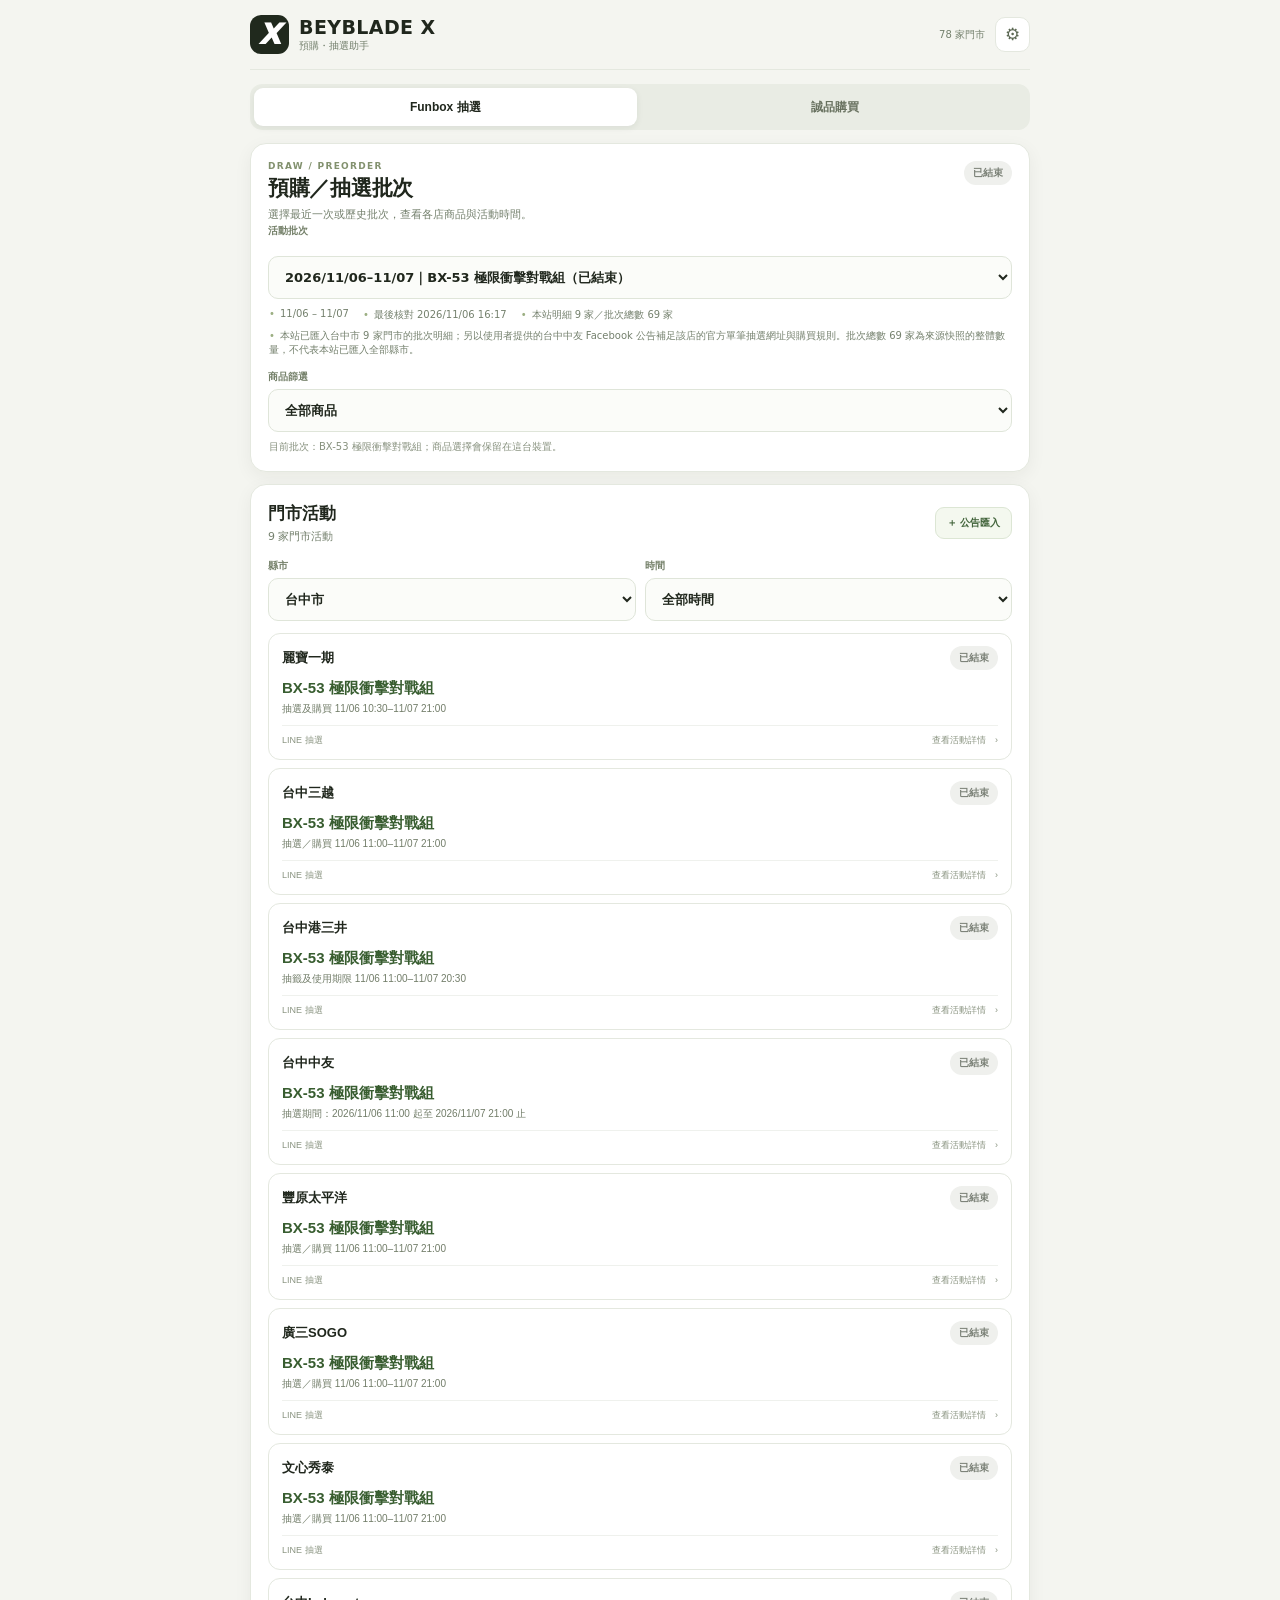
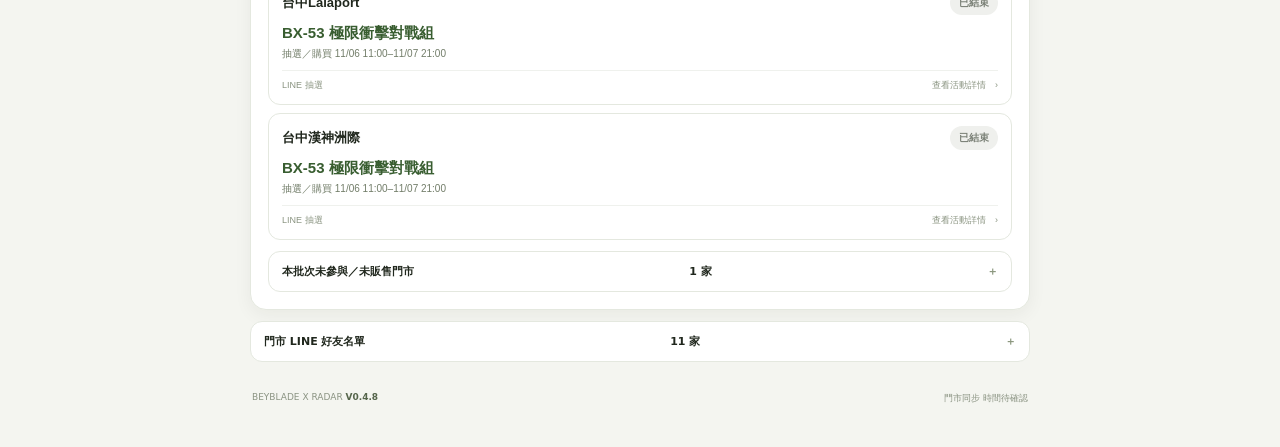
==== commit 8890bd61: "Update index.html" ====
--- a/radar/index.html
+++ b/radar/index.html
@@ -10,7 +10,11 @@
   <link rel="icon" href="assets/icon.svg" type="image/svg+xml">
   <link rel="apple-touch-icon" href="assets/icon-192.png">
 <style>
-:root{--ink:#20271d;--muted:#74806d;--line:#e4e8df;--paper:#f4f5f0;--card:#fff;--green:#315d31;--lime:#d6ed83;--red:#9c493e;--shadow:0 5px 18px rgba(28,43,21,.055)}*{box-sizing:border-box}html{scroll-behavior:smooth}body{margin:0;background:var(--paper);color:var(--ink);font-family:system-ui,-apple-system,"Noto Sans TC",sans-serif;font-size:14px}.app-shell{width:min(780px,calc(100% - 28px));margin:0 auto;padding-bottom:30px}.topbar{height:70px;display:flex;align-items:center;justify-content:space-between;border-bottom:1px solid var(--line)}.brand{display:flex;align-items:center;gap:10px;color:var(--ink);text-decoration:none}.brand-mark{width:39px;height:39px;display:grid;place-items:center;background:#20291d;color:#fff;border-radius:11px;font-size:28px;font-weight:1000;font-style:italic}.brand strong{display:block;font-size:19px;letter-spacing:.4px}.brand small{display:block;color:var(--muted);font-size:10px;margin-top:1px}.header-actions{display:flex;align-items:center;gap:10px}.data-status{font-size:10px;color:var(--muted)}.icon-button{width:35px;height:35px;border:1px solid var(--line);border-radius:10px;background:#fff;color:#5d6954;font-size:17px}.top-tabs{display:flex;gap:7px;margin:14px 0 0;padding:4px;border-radius:12px;background:#e9ece4}.top-tab{flex:1;min-height:38px;border:0;border-radius:9px;background:transparent;color:#68715f;font-size:12px;font-weight:800}.top-tab.active{background:#fff;color:var(--ink);box-shadow:0 2px 7px #1b2b1712}.view{padding-top:13px}.batch-panel,.activity-panel,.eslite-panel{background:var(--card);border:1px solid var(--line);border-radius:16px;padding:17px;box-shadow:var(--shadow)}.section-title-row,.activity-heading{display:flex;align-items:flex-start;justify-content:space-between;gap:12px}.eyebrow{display:block;font-size:9px;letter-spacing:1.3px;font-weight:900;color:#82916e}.section-title-row h1{margin:3px 0 4px;font-size:21px;letter-spacing:-.3px}.section-title-row p,.activity-heading p{margin:0;color:var(--muted);font-size:11px;line-height:1.6}.status-pill{display:inline-flex;align-items:center;white-space:nowrap;padding:5px 9px;border-radius:999px;background:#edf0e8;color:#738064;font-size:10px;font-weight:800}.status-pill.active{background:#e5f4d8;color:#3d702d}.status-pill.pending{background:#fff1d9;color:#94651d}.status-pill.muted{background:#eff0ed;color:#7b8177}.select-field{display:flex;flex-direction:column;gap:5px;min-width:0}.select-field>span{font-size:10px;color:#75816a;font-weight:800}.select-field select{width:100%;height:43px;border:1px solid #dfe5d9;border-radius:10px;background:#fbfcf9;color:var(--ink);padding:0 12px;font:600 13px system-ui,-apple-system,"Noto Sans TC",sans-serif;outline:none}.select-field select:focus{border-color:#9bb77d;box-shadow:0 0 0 3px #a8c78c27}#batchSelect{margin-top:13px;font-size:13px}.batch-meta{display:flex;flex-wrap:wrap;gap:7px 14px;margin:9px 1px 13px;color:var(--muted);font-size:10px}.batch-meta span:before{content:'•';padding-right:5px;color:#9caf83}.product-select-field{margin-top:5px}.last-choice{margin:8px 1px 0;color:#87917e;font-size:10px}.activity-panel{margin-top:12px}.activity-heading{align-items:center;margin-bottom:14px}.activity-heading h2{margin:0 0 3px;font-size:17px}.mode-switch{display:flex;gap:3px;padding:3px;background:#eff1ec;border-radius:9px;flex:none}.mode-btn{min-height:30px;border:0;border-radius:7px;padding:0 10px;background:transparent;color:#68735f;font-size:10px;font-weight:800}.mode-btn.active{background:#fff;color:#2f5a2c;box-shadow:0 1px 5px #1b2b1712}.filter-row{display:grid;grid-template-columns:1fr 1fr;gap:9px;margin-bottom:12px}.queue-hint{margin:0 0 10px;padding:9px 11px;border-radius:9px;background:#f3f7ed;color:#5c7050;font-size:10px;line-height:1.65}.activity-list{display:grid;gap:8px}.activity-card{display:block;width:100%;padding:12px 13px;border:1px solid var(--line);border-radius:12px;background:#fff;text-align:left;color:var(--ink);cursor:pointer;transition:border-color .15s,background .15s}.activity-card:hover{border-color:#c4d3b9;background:#fcfef9}.activity-card:focus-visible{outline:3px solid #b6d58f;outline-offset:2px}.activity-card-top{display:flex;justify-content:space-between;align-items:center;gap:8px}.store-title{font-size:13px;font-weight:900}.activity-product{display:block;margin:7px 0 4px;color:#385d30;font-size:15px;line-height:1.4}.activity-time{display:block;color:#727d69;font-size:10px}.activity-card-bottom{display:flex;justify-content:space-between;align-items:center;margin-top:9px;padding-top:8px;border-top:1px solid #eff1ed;color:#8a9481;font-size:9px}.subtle-details,.store-directory{margin-top:11px;border:1px solid var(--line);border-radius:12px;background:#fff;overflow:hidden}.subtle-details>summary,.store-directory>summary{display:flex;justify-content:space-between;align-items:center;gap:8px;padding:12px 13px;cursor:pointer;list-style:none;font-size:11px;font-weight:800}.subtle-details>summary::-webkit-details-marker,.store-directory>summary::-webkit-details-marker{display:none}.subtle-details>summary:after,.store-directory>summary:after{content:'＋';color:#8a967d}.subtle-details[open]>summary:after,.store-directory[open]>summary:after{content:'－'}.not-participating-list,.history-list{padding:0 13px 12px}.not-participating-item,.history-item{display:flex;justify-content:space-between;gap:8px;padding:7px 0;border-top:1px solid #f0f2ed;font-size:10px}.not-participating-item small,.history-item span{color:var(--muted)}.directory-tools{display:grid;grid-template-columns:160px 1fr;gap:9px;padding:12px;border-top:1px solid var(--line)}.directory-tools input{height:43px;min-width:0;border:1px solid #dfe5d9;border-radius:10px;padding:0 11px;font:12px system-ui}.store-list{padding:0 12px 12px}.store-row{display:flex;align-items:center;justify-content:space-between;gap:10px;min-height:58px;padding:9px 4px;border-bottom:1px solid #f0f2ed}.store-main{display:flex;flex-direction:column;gap:3px;min-width:0}.store-main b{font-size:12px}.store-main small{font-size:9px;color:var(--muted)}.store-actions{display:flex;align-items:center;gap:9px;flex:none}.fb-link{color:#74816a;text-decoration:none;font-size:9px;font-weight:700}.line-button{display:inline-flex;align-items:center;justify-content:center;min-height:34px;padding:0 11px;border-radius:8px;background:#e9f5df;color:#38642d;text-decoration:none;font-size:10px;font-weight:900;white-space:nowrap}.line-button.visited{background:#f0f1ed;color:#899182}.eslite-list{display:grid;gap:9px;margin-top:14px}.eslite-card{display:grid;grid-template-columns:62px minmax(0,1fr) auto;align-items:center;gap:11px;padding:11px;border:1px solid var(--line);border-radius:12px}.eslite-product-code{display:grid;place-items:center;min-height:54px;border-radius:9px;background:#edf2e6;color:#46643b;font-weight:900}.eslite-product-copy{display:flex;flex-direction:column;gap:4px;min-width:0}.eslite-product-copy b{font-size:12px}.eslite-product-copy span,.eslite-product-copy small{font-size:9px;color:var(--muted);line-height:1.45}.app-footer{display:flex;justify-content:space-between;gap:9px;margin-top:18px;padding:12px 2px;color:#8a9382;font-size:9px}.app-footer b{color:#55654b}.empty-state{padding:20px 12px;border:1px dashed #dce3d5;border-radius:11px;color:#7c8772;text-align:center;font-size:11px;line-height:1.7}.empty-state b{color:#4d5e43}.dialog{width:min(520px,calc(100% - 24px));max-height:min(88vh,760px);overflow:auto;border:1px solid var(--line);border-radius:18px;padding:17px;background:#fff;color:var(--ink);box-shadow:0 20px 60px #17220f30}.dialog::backdrop{background:#12190f70;backdrop-filter:blur(3px)}.dialog-head{display:flex;justify-content:space-between;align-items:flex-start;gap:12px;margin-bottom:14px}.dialog-head h2{margin:4px 0 0;font-size:19px}.close-button{width:32px;height:32px;border:0;border-radius:9px;background:#f0f2ed;color:#69735f;font-size:22px}.detail-content{display:grid;gap:0}.detail-row{display:flex;justify-content:space-between;gap:14px;padding:11px 2px;border-bottom:1px solid #eff1ec;font-size:11px}.detail-row span{color:var(--muted)}.detail-row b{text-align:right}.event-note,.dialog-note,.dialog-lead{font-size:10px;line-height:1.7;color:var(--muted)}.dialog-actions{display:flex;flex-wrap:wrap;gap:8px;margin-top:15px}.dialog-actions a,.dialog-actions button{display:inline-flex;align-items:center;justify-content:center;min-height:40px;padding:0 14px;border:0;border-radius:9px;text-decoration:none;font-size:11px;font-weight:800}.primary-button{background:#2d552c;color:#fff}.secondary-button{background:#edf1e9;color:#53634c}.disabled-button{background:#eff0ed;color:#969b90;cursor:not-allowed}.small-dialog{width:min(410px,calc(100% - 24px))}.vertical-actions{display:flex;flex-direction:column}.vertical-actions>*{width:100%}.settings-list{display:grid;gap:7px}.settings-row{position:relative;display:flex;justify-content:space-between;align-items:center;gap:12px;width:100%;padding:11px;border:1px solid var(--line);border-radius:10px;background:#fff;color:var(--ink);text-align:left}.settings-row span{display:grid;gap:3px}.settings-row b{font-size:11px}.settings-row small{font-size:9px;color:var(--muted)}.settings-row strong{font-size:16px;color:#7a896d}.import-row input{position:absolute;inset:0;width:100%;opacity:0;cursor:pointer}.toast-region{position:fixed;left:50%;bottom:17px;z-index:30;transform:translateX(-50%);width:min(420px,calc(100% - 24px));pointer-events:none}.toast{padding:11px 14px;border-radius:10px;background:#202a1d;color:white;font-size:11px;box-shadow:var(--shadow)}[hidden]{display:none!important}
+:root{--ink:#20271d;--muted:#74806d;--line:#e4e8df;--paper:#f4f5f0;--card:#fff;--green:#315d31;--lime:#d6ed83;--red:#9c493e;--shadow:0 5px 18px rgba(28,43,21,.055)}*{box-sizing:border-box}html{scroll-behavior:smooth}body{margin:0;background:var(--paper);color:var(--ink);font-family:system-ui,-apple-system,"Noto Sans TC",sans-serif;font-size:14px}.app-shell{width:min(780px,calc(100% - 28px));margin:0 auto;padding-bottom:30px}.topbar{height:70px;display:flex;align-items:center;justify-content:space-between;border-bottom:1px solid var(--line)}.brand{display:flex;align-items:center;gap:10px;color:var(--ink);text-decoration:none}.brand-mark{width:39px;height:39px;display:grid;place-items:center;background:#20291d;color:#fff;border-radius:11px;font-size:28px;font-weight:1000;font-style:italic}.brand strong{display:block;font-size:19px;letter-spacing:.4px}.brand small{display:block;color:var(--muted);font-size:10px;margin-top:1px}.header-actions{display:flex;align-items:center;gap:10px}.data-status{font-size:10px;color:var(--muted)}.icon-button{width:35px;height:35px;border:1px solid var(--line);border-radius:10px;background:#fff;color:#5d6954;font-size:17px}.top-tabs{display:flex;gap:7px;margin:14px 0 0;padding:4px;border-radius:12px;background:#e9ece4}.top-tab{flex:1;min-height:38px;border:0;border-radius:9px;background:transparent;color:#68715f;font-size:12px;font-weight:800}.top-tab.active{background:#fff;color:var(--ink);box-shadow:0 2px 7px #1b2b1712}.view{padding-top:13px}.batch-panel,.activity-panel,.eslite-panel{background:var(--card);border:1px solid var(--line);border-radius:16px;padding:17px;box-shadow:var(--shadow)}.section-title-row,.activity-heading{display:flex;align-items:flex-start;justify-content:space-between;gap:12px}.eyebrow{display:block;font-size:9px;letter-spacing:1.3px;font-weight:900;color:#82916e}.section-title-row h1{margin:3px 0 4px;font-size:21px;letter-spacing:-.3px}.section-title-row p,.activity-heading p{margin:0;color:var(--muted);font-size:11px;line-height:1.6}.status-pill{display:inline-flex;align-items:center;white-space:nowrap;padding:5px 9px;border-radius:999px;background:#edf0e8;color:#738064;font-size:10px;font-weight:800}.status-pill.active{background:#e5f4d8;color:#3d702d}.status-pill.pending{background:#fff1d9;color:#94651d}.status-pill.muted{background:#eff0ed;color:#7b8177}.select-field{display:flex;flex-direction:column;gap:5px;min-width:0}.select-field>span{font-size:10px;color:#75816a;font-weight:800}.select-field select{width:100%;height:43px;border:1px solid #dfe5d9;border-radius:10px;background:#fbfcf9;color:var(--ink);padding:0 12px;font:600 13px system-ui,-apple-system,"Noto Sans TC",sans-serif;outline:none}.select-field select:focus{border-color:#9bb77d;box-shadow:0 0 0 3px #a8c78c27}#batchSelect{margin-top:13px;font-size:13px}.batch-meta{display:flex;flex-wrap:wrap;gap:7px 14px;margin:9px 1px 13px;color:var(--muted);font-size:10px}.batch-meta span:before{content:'•';padding-right:5px;color:#9caf83}.product-select-field{margin-top:5px}.last-choice{margin:8px 1px 0;color:#87917e;font-size:10px}.activity-panel{margin-top:12px}.activity-heading{align-items:center;margin-bottom:14px}.activity-heading h2{margin:0 0 3px;font-size:17px}.mode-switch{display:flex;gap:3px;padding:3px;background:#eff1ec;border-radius:9px;flex:none}.mode-btn{min-height:30px;border:0;border-radius:7px;padding:0 10px;background:transparent;color:#68735f;font-size:10px;font-weight:800}.mode-btn.active{background:#fff;color:#2f5a2c;box-shadow:0 1px 5px #1b2b1712}.filter-row{display:grid;grid-template-columns:1fr 1fr;gap:9px;margin-bottom:12px}.queue-hint{margin:0 0 10px;padding:9px 11px;border-radius:9px;background:#f3f7ed;color:#5c7050;font-size:10px;line-height:1.65}.activity-list{display:grid;gap:8px}.activity-card{display:block;width:100%;padding:12px 13px;border:1px solid var(--line);border-radius:12px;background:#fff;text-align:left;color:var(--ink);cursor:pointer;transition:border-color .15s,background .15s}.activity-card:hover{border-color:#c4d3b9;background:#fcfef9}.activity-card-link{color:inherit;text-decoration:none}.activity-card-link:active{transform:translateY(1px)}.activity-card:focus-visible{outline:3px solid #b6d58f;outline-offset:2px}.activity-card-top{display:flex;justify-content:space-between;align-items:center;gap:8px}.store-title{font-size:13px;font-weight:900}.activity-product{display:block;margin:7px 0 4px;color:#385d30;font-size:15px;line-height:1.4}.activity-time{display:block;color:#727d69;font-size:10px}.activity-card-bottom{display:flex;justify-content:space-between;align-items:center;margin-top:9px;padding-top:8px;border-top:1px solid #eff1ed;color:#8a9481;font-size:9px}.subtle-details,.store-directory{margin-top:11px;border:1px solid var(--line);border-radius:12px;background:#fff;overflow:hidden}.subtle-details>summary,.store-directory>summary{display:flex;justify-content:space-between;align-items:center;gap:8px;padding:12px 13px;cursor:pointer;list-style:none;font-size:11px;font-weight:800}.subtle-details>summary::-webkit-details-marker,.store-directory>summary::-webkit-details-marker{display:none}.subtle-details>summary:after,.store-directory>summary:after{content:'＋';color:#8a967d}.subtle-details[open]>summary:after,.store-directory[open]>summary:after{content:'－'}.not-participating-list,.history-list{padding:0 13px 12px}.not-participating-item,.history-item{display:flex;justify-content:space-between;gap:8px;padding:7px 0;border-top:1px solid #f0f2ed;font-size:10px}.not-participating-item small,.history-item span{color:var(--muted)}.directory-tools{display:grid;grid-template-columns:160px 1fr;gap:9px;padding:12px;border-top:1px solid var(--line)}.directory-tools input{height:43px;min-width:0;border:1px solid #dfe5d9;border-radius:10px;padding:0 11px;font:12px system-ui}.store-list{padding:0 12px 12px}.store-row{display:flex;align-items:center;justify-content:space-between;gap:10px;min-height:58px;padding:9px 4px;border-bottom:1px solid #f0f2ed}.store-main{display:flex;flex-direction:column;gap:3px;min-width:0}.store-main b{font-size:12px}.store-main small{font-size:9px;color:var(--muted)}.store-actions{display:flex;align-items:center;gap:9px;flex:none}.fb-link{color:#74816a;text-decoration:none;font-size:9px;font-weight:700}.line-button{display:inline-flex;align-items:center;justify-content:center;min-height:34px;padding:0 11px;border-radius:8px;background:#e9f5df;color:#38642d;text-decoration:none;font-size:10px;font-weight:900;white-space:nowrap}.line-button.visited{background:#f0f1ed;color:#899182}.eslite-list{display:grid;gap:9px;margin-top:14px}.eslite-card{display:grid;grid-template-columns:62px minmax(0,1fr) auto;align-items:center;gap:11px;padding:11px;border:1px solid var(--line);border-radius:12px}.eslite-product-code{display:grid;place-items:center;min-height:54px;border-radius:9px;background:#edf2e6;color:#46643b;font-weight:900}.eslite-product-copy{display:flex;flex-direction:column;gap:4px;min-width:0}.eslite-product-copy b{font-size:12px}.eslite-product-copy span,.eslite-product-copy small{font-size:9px;color:var(--muted);line-height:1.45}.app-footer{display:flex;justify-content:space-between;gap:9px;margin-top:18px;padding:12px 2px;color:#8a9382;font-size:9px}.app-footer b{color:#55654b}.empty-state{padding:20px 12px;border:1px dashed #dce3d5;border-radius:11px;color:#7c8772;text-align:center;font-size:11px;line-height:1.7}.empty-state b{color:#4d5e43}.dialog{width:min(520px,calc(100% - 24px));max-height:min(88vh,760px);overflow:auto;border:1px solid var(--line);border-radius:18px;padding:17px;background:#fff;color:var(--ink);box-shadow:0 20px 60px #17220f30}.dialog::backdrop{background:#12190f70;backdrop-filter:blur(3px)}.dialog-head{display:flex;justify-content:space-between;align-items:flex-start;gap:12px;margin-bottom:14px}.dialog-head h2{margin:4px 0 0;font-size:19px}.close-button{width:32px;height:32px;border:0;border-radius:9px;background:#f0f2ed;color:#69735f;font-size:22px}.detail-content{display:grid;gap:0}.detail-row{display:flex;justify-content:space-between;gap:14px;padding:11px 2px;border-bottom:1px solid #eff1ec;font-size:11px}.detail-row span{color:var(--muted)}.detail-row b{text-align:right}.event-note,.dialog-note,.dialog-lead{font-size:10px;line-height:1.7;color:var(--muted)}.dialog-actions{display:flex;flex-wrap:wrap;gap:8px;margin-top:15px}.dialog-actions a,.dialog-actions button{display:inline-flex;align-items:center;justify-content:center;min-height:40px;padding:0 14px;border:0;border-radius:9px;text-decoration:none;font-size:11px;font-weight:800}.primary-button{background:#2d552c;color:#fff}.secondary-button{background:#edf1e9;color:#53634c}.disabled-button{background:#eff0ed;color:#969b90;cursor:not-allowed}.small-dialog{width:min(410px,calc(100% - 24px))}.vertical-actions{display:flex;flex-direction:column}.vertical-actions>*{width:100%}.settings-list{display:grid;gap:7px}.settings-row{position:relative;display:flex;justify-content:space-between;align-items:center;gap:12px;width:100%;padding:11px;border:1px solid var(--line);border-radius:10px;background:#fff;color:var(--ink);text-align:left}.settings-row span{display:grid;gap:3px}.settings-row b{font-size:11px}.settings-row small{font-size:9px;color:var(--muted)}.settings-row strong{font-size:16px;color:#7a896d}.import-row input{position:absolute;inset:0;width:100%;opacity:0;cursor:pointer}.toast-region{position:fixed;left:50%;bottom:17px;z-index:30;transform:translateX(-50%);width:min(420px,calc(100% - 24px));pointer-events:none}.toast{padding:11px 14px;border-radius:10px;background:#202a1d;color:white;font-size:11px;box-shadow:var(--shadow)}
+.activity-heading-tools{display:flex;align-items:center;gap:7px;flex:none}.import-open-btn{min-height:32px;padding:0 11px;border:1px solid #dce6d4;border-radius:9px;background:#f4f8ef;color:#41633a;font-size:10px;font-weight:900;white-space:nowrap}.import-open-btn:hover{background:#eaf3e2}.import-dialog{width:min(650px,calc(100% - 20px));max-height:min(92vh,900px)}.import-intro{margin:-3px 0 13px;padding:10px 12px;border-radius:10px;background:#f3f7ed;color:#586d4d;font-size:10px;line-height:1.7}.import-form{display:grid;gap:11px}.import-grid{display:grid;grid-template-columns:1fr 1fr;gap:9px}.import-field{display:flex;flex-direction:column;gap:5px;min-width:0}.import-field>span{font-size:10px;color:#75816a;font-weight:800}.import-field input,.import-field select,.import-field textarea{width:100%;min-width:0;border:1px solid #dfe5d9;border-radius:9px;background:#fbfcf9;color:var(--ink);padding:10px 11px;font:12px system-ui,-apple-system,"Noto Sans TC",sans-serif;outline:none}.import-field input,.import-field select{height:40px}.import-field textarea{min-height:108px;resize:vertical;line-height:1.6}.import-field input:focus,.import-field select:focus,.import-field textarea:focus{border-color:#9bb77d;box-shadow:0 0 0 3px #a8c78c27}.import-parse-row{display:flex;align-items:center;gap:9px;flex-wrap:wrap}.import-parse-btn,.import-save-btn,.import-export-btn{min-height:39px;padding:0 13px;border:0;border-radius:9px;font-size:11px;font-weight:900}.import-parse-btn{background:#edf1e9;color:#53634c}.import-save-btn{background:#2d552c;color:#fff}.import-export-btn{background:#e9f5df;color:#38642d}.import-parse-status{font-size:10px;color:#738064;line-height:1.5}.import-section-title{margin:3px 0 -3px;font-size:11px;font-weight:900;color:#485b3f}.import-check{display:flex;align-items:flex-start;gap:8px;padding:10px 11px;border:1px solid #e5eadf;border-radius:9px;background:#fbfcf9;font-size:10px;line-height:1.6;color:#5d6c52}.import-check input{margin:2px 0 0;accent-color:#315d31}.import-divider{height:1px;background:#edf0e9;margin:3px 0}.pending-drafts{display:grid;gap:7px}.pending-draft{display:flex;align-items:center;justify-content:space-between;gap:10px;padding:9px 10px;border:1px solid #e7ebdf;border-radius:9px;background:#fff}.pending-draft span{display:grid;gap:3px;min-width:0}.pending-draft b{font-size:10px}.pending-draft small{font-size:9px;color:var(--muted)}.pending-draft button{border:0;background:#f3efed;color:#8b5b51;border-radius:7px;padding:6px 9px;font-size:9px;flex:none}.import-bottom-actions{display:flex;gap:8px;flex-wrap:wrap}.import-guide{font-size:10px;line-height:1.7;color:#77826d;margin:0}.import-guide code{font-size:9px;background:#f0f2ed;padding:2px 4px;border-radius:4px}.import-url-note{font-size:9px;color:#7c8772;margin-top:-3px}
+@media(max-width:600px){.activity-heading{align-items:flex-start}.activity-heading-tools{flex-direction:column-reverse;align-items:flex-end;gap:5px}.activity-heading-tools .mode-switch{max-width:100%}.activity-heading-tools .mode-btn{padding:0 8px}.import-grid{grid-template-columns:1fr}.import-dialog{padding:14px}.import-open-btn{font-size:9px;padding:0 9px}}
+
+[hidden]{display:none!important}
 @media(max-width:600px){.app-shell{width:calc(100% - 20px)}.topbar{height:60px}.brand-mark{width:34px;height:34px;font-size:24px}.brand strong{font-size:17px}.batch-panel,.activity-panel,.eslite-panel{padding:13px;border-radius:14px}.section-title-row h1{font-size:19px}.section-title-row p{font-size:10px}.filter-row{grid-template-columns:1fr 1fr;gap:7px}.select-field select{height:41px;font-size:12px}.activity-heading h2{font-size:16px}.activity-card{padding:11px}.activity-card-top{align-items:flex-start}.store-title{font-size:12px}.activity-product{font-size:14px}.directory-tools{grid-template-columns:1fr}.store-row{min-height:55px}.store-actions{gap:7px}.fb-link{font-size:9px}.line-button{min-height:32px;padding:0 9px}.eslite-card{grid-template-columns:47px minmax(0,1fr);gap:8px}.eslite-product-code{min-height:45px;font-size:11px}.eslite-card>.line-button{grid-column:2;justify-self:start}.app-footer{flex-direction:column;gap:3px}.mode-btn{padding:0 8px;font-size:9px}.batch-meta{font-size:9px}}
 @media(prefers-reduced-motion:reduce){*{scroll-behavior:auto!important;transition:none!important}}
 
@@ -39,7 +43,7 @@
       </section>
 
       <section class="activity-panel">
-        <div class="activity-heading"><div><h2>門市活動</h2><p id="activityCount">—</p></div><div class="mode-switch" id="modeSwitch" role="group" aria-label="處理模式"><button type="button" class="mode-btn active" data-mode="manual">手動</button><button type="button" class="mode-btn" data-mode="queue">連續處理</button></div></div>
+        <div class="activity-heading"><div><h2>門市活動</h2><p id="activityCount">—</p></div><div class="activity-heading-tools"><button class="import-open-btn" id="importActivityOpen" type="button">＋ 公告匯入</button><div class="mode-switch" id="modeSwitch" role="group" aria-label="處理模式"><button type="button" class="mode-btn active" data-mode="manual">手動</button><button type="button" class="mode-btn" data-mode="queue">連續處理</button></div></div></div>
         <div class="filter-row"><label class="select-field region-field"><span>縣市</span><select id="regionSelect"></select></label><label class="select-field time-field"><span>時間</span><select id="timeSelect"><option value="all">全部時間</option></select></label></div>
         <p class="queue-hint" id="queueHint" hidden>連續處理會依序開啟每家官方活動頁；返回後由你確認是否完成，再進入下一家。本站不會代替你提交抽選。</p>
         <div id="activityList" class="activity-list"><div class="empty-state">活動資料載入中…</div></div>
@@ -57,7 +61,7 @@
       <section class="eslite-panel"><div class="section-title-row"><div><span class="eyebrow">ESLITE ONLINE</span><h1>誠品商品</h1><p>追蹤的商品及最後確認狀態。</p></div></div><div id="esliteList" class="eslite-list"></div></section>
     </section>
   </main>
-  <footer class="app-footer"><span>BEYBLADE X RADAR <b>V0.4.6</b></span><span id="updatedAt">資料時間尚未確認</span></footer>
+  <footer class="app-footer"><span>BEYBLADE X RADAR <b>V0.4.8</b></span><span id="updatedAt">資料時間尚未確認</span></footer>
 </div>
 
 <dialog id="eventDialog" class="dialog">
@@ -82,11 +86,42 @@
   </div>
   <p class="dialog-note">抽選入口僅在取得該活動的官方網址後啟用。本站不會讀取 LINE／誠品密碼，也不會代替你提交抽選或付款。</p>
 </dialog>
+
+<dialog id="importActivityDialog" class="dialog import-dialog">
+  <div class="dialog-head"><div><span class="eyebrow">ACTIVITY IMPORT</span><h2>公告匯入</h2></div><button class="close-button" type="button" data-close="importActivityDialog">×</button></div>
+  <p class="import-intro">把 Funbox Facebook／LINE 公告文字貼在下方，系統會協助辨識商品型號、活動時間及可能的抽選網址。辨識結果請自行核對，尤其要分清楚「抽選網址」與「LINE 好友網址」。</p>
+  <div class="import-form">
+    <label class="import-field"><span>公告所屬門市</span><select id="impStore"><option value="">載入門市…</option></select></label>
+    <label class="import-field"><span>貼上公告全文</span><textarea id="impText" placeholder="將 Facebook 貼文文字完整複製到這裡……&#10;&#10;例如：&#10;BX-53 極限衝擊對戰組&#10;抽選期間：2026/11/06 11:00 至 2026/11/07 21:00&#10;抽選網址：https://lin.ee/xxxxxxxx"></textarea></label>
+    <div class="import-parse-row"><button class="import-parse-btn" id="parseAnnouncement" type="button">辨識公告內容</button><span class="import-parse-status" id="importParseStatus">貼上文字後按「辨識公告內容」。</span></div>
+    <div class="import-divider"></div>
+    <div class="import-section-title">確認辨識結果（可自行修改）</div>
+    <div class="import-grid">
+      <label class="import-field"><span>商品型號</span><input id="impProductCode" placeholder="例如 BX-53"></label>
+      <label class="import-field"><span>商品名稱</span><input id="impProductName" placeholder="例如 極限衝擊對戰組"></label>
+      <label class="import-field"><span>活動開始時間</span><input id="impStart" type="datetime-local"></label>
+      <label class="import-field"><span>活動截止時間</span><input id="impEnd" type="datetime-local"></label>
+      <label class="import-field"><span>活動方式</span><select id="impMethod"><option value="unknown">請確認活動方式</option><option value="line-draw">LINE 抽選</option><option value="preorder">預購</option><option value="in-store">現場販售</option><option value="online">線上販售</option></select></label>
+      <label class="import-field"><span>公告貼文網址（選填）</span><input id="impAnnouncementUrl" type="url" placeholder="https://www.facebook.com/..."></label>
+      <label class="import-field" style="grid-column:1/-1"><span>該活動官方抽選網址（請確認是單筆活動連結）</span><input id="impDrawUrl" type="url" placeholder="https://lin.ee/..."></label>
+      <p class="import-url-note" style="grid-column:1/-1">不會將門市粉專或 LINE 好友網址自動當成抽選網址。抽選網址只有在核對後才會成為一鍵入口。</p>
+      <label class="import-field" style="grid-column:1/-1"><span>活動規則／備註（選填）</span><textarea id="impNote" placeholder="可貼上限購數量、年齡限制、報到時間、逾時規定等。"></textarea></label>
+    </div>
+    <label class="import-check"><input type="checkbox" id="impVerified"><span>我已確認門市、商品、活動起訖時間及官方抽選網址正確。勾選後，系統才會依日期啟用一鍵抽選入口；若沒有抽選網址，仍不會出現直達按鈕。</span></label>
+    <div class="import-bottom-actions"><button class="import-save-btn" id="saveActivityDraft" type="button">加入本機待發布資料</button></div>
+    <div class="import-divider"></div>
+    <div class="import-section-title">待發布活動 <span id="pendingDraftCount"></span></div>
+    <div class="pending-drafts" id="pendingDraftList"><div class="empty-state">尚無本機匯入項目。</div></div>
+    <div class="import-bottom-actions"><button class="import-export-btn" id="exportActivityData" type="button">下載完整 draw-batches.json</button><button class="import-parse-btn" id="clearActivityDrafts" type="button">清空本機待發布</button></div>
+    <p class="import-guide">新增內容先保存在這台裝置，不會自動公開給其他使用者。要發布到網站：下載 JSON，再到 GitHub 的 <code>radar/data/</code> 覆蓋 <code>draw-batches.json</code>，提交後所有訪客才會看到。建議先保留原檔備份。</p>
+    <p class="import-guide">Facebook 貼文無法只靠 GitHub Pages 直接穩定讀取；目前採「複製公告文字 → 自動辨識 → 核對 → 匯出」方式，不會使用登入 Cookie 或非授權爬取。</p>
+  </div>
+</dialog>
 <div id="toastRegion" class="toast-region" aria-live="polite"></div>
 
 <script type="application/json" id="embeddedData">{"stores":[{"storeId":"tw-tw-tpe-funbox-01","regionId":"TW-TPE","regionName":"台北市","brand":"Funbox","name":"台北忠孝遠東SOGO","aliases":[],"address":null,"phone":null,"lineId":"@lcn7452p","lineUrl":"https://line.me/R/ti/p/@lcn7452p","facebookUrl":"https://www.facebook.com/funboxsogo","sourceType":"user-provided-directory","verificationStatus":"provided-not-individually-verified","lastVerifiedAt":null,"active":true,"regionAssignmentStatus":"inferred-from-store-name-or-mall-location"},{"storeId":"tw-tw-tpe-funbox-02","regionId":"TW-TPE","regionName":"台北市","brand":"Funbox","name":"三越南西","aliases":["新光三越"],"address":null,"phone":null,"lineId":"@626iceit","lineUrl":"https://line.me/R/ti/p/@626iceit","facebookUrl":"https://www.facebook.com/share/1BuSqwADRT/","sourceType":"user-provided-directory","verificationStatus":"provided-not-individually-verified","lastVerifiedAt":null,"active":true,"regionAssignmentStatus":"inferred-from-store-name-or-mall-location"},{"storeId":"tw-tw-tpe-funbox-03","regionId":"TW-TPE","regionName":"台北市","brand":"Funbox","name":"三越站前","aliases":["新光三越"],"address":null,"phone":null,"lineId":"@631ovgxp","lineUrl":"https://line.me/R/ti/p/@631ovgxp","facebookUrl":"https://www.facebook.com/profile.php?id=61593176934292","sourceType":"user-provided-directory","verificationStatus":"provided-not-individually-verified","lastVerifiedAt":null,"active":true,"regionAssignmentStatus":"inferred-from-store-name-or-mall-location"},{"storeId":"tw-tw-tpe-funbox-04","regionId":"TW-TPE","regionName":"台北市","brand":"Funbox","name":"天母SOGO","aliases":[],"address":null,"phone":null,"lineId":"@377cbfue","lineUrl":"https://line.me/R/ti/p/@377cbfue","facebookUrl":"https://www.facebook.com/profile.php?id=61592597564673","sourceType":"user-provided-directory","verificationStatus":"provided-not-individually-verified","lastVerifiedAt":null,"active":true,"regionAssignmentStatus":"inferred-from-store-name-or-mall-location"},{"storeId":"tw-tw-tpe-funbox-05","regionId":"TW-TPE","regionName":"台北市","brand":"Funbox","name":"高島屋百貨","aliases":[],"address":null,"phone":null,"lineId":"@xbm4599s","lineUrl":"https://line.me/R/ti/p/@xbm4599s","facebookUrl":"https://www.facebook.com/ybg5152n","sourceType":"user-provided-directory","verificationStatus":"provided-not-individually-verified","lastVerifiedAt":null,"active":true,"regionAssignmentStatus":"inferred-from-store-name-or-mall-location"},{"storeId":"tw-tw-nwt-funbox-06","regionId":"TW-NWT","regionName":"新北市","brand":"Funbox","name":"比漾廣場","aliases":[],"address":null,"phone":null,"lineId":"@ufq5307a","lineUrl":"https://line.me/R/ti/p/@ufq5307a","facebookUrl":"https://www.facebook.com/profile.php?id=61592677934745","sourceType":"user-provided-directory","verificationStatus":"provided-not-individually-verified","lastVerifiedAt":null,"active":true,"regionAssignmentStatus":"inferred-from-store-name-or-mall-location"},{"storeId":"tw-tw-tao-funbox-07","regionId":"TW-TAO","regionName":"桃園市","brand":"Funbox","name":"桃園站前","aliases":[],"address":null,"phone":null,"lineId":"@fcm1241y","lineUrl":"https://line.me/R/ti/p/@fcm1241y","facebookUrl":"https://www.facebook.com/profile.php?id=100064059014450","sourceType":"user-provided-directory","verificationStatus":"provided-not-individually-verified","lastVerifiedAt":null,"active":true,"regionAssignmentStatus":"inferred-from-store-name-or-mall-location"},{"storeId":"tw-tw-tao-funbox-08","regionId":"TW-TAO","regionName":"桃園市","brand":"Funbox","name":"桃園遠東","aliases":[],"address":null,"phone":null,"lineId":"@bix0595a","lineUrl":"https://line.me/R/ti/p/@bix0595a","facebookUrl":"https://www.facebook.com/profile.php?id=100064240476385","sourceType":"user-provided-directory","verificationStatus":"provided-not-individually-verified","lastVerifiedAt":null,"active":true,"regionAssignmentStatus":"inferred-from-store-name-or-mall-location"},{"storeId":"tw-tw-tpe-funbox-09","regionId":"TW-TPE","regionName":"台北市","brand":"Funbox","name":"信義新天地A8館","aliases":[],"address":null,"phone":null,"lineId":"@983dfazy","lineUrl":"https://line.me/R/ti/p/@983dfazy","facebookUrl":"https://www.facebook.com/profile.php?id=61593106704912\u0026locale=zh_TW","sourceType":"user-provided-directory","verificationStatus":"provided-not-individually-verified","lastVerifiedAt":null,"active":true,"regionAssignmentStatus":"inferred-from-store-name-or-mall-location"},{"storeId":"tw-tw-hsz-funbox-10","regionId":"TW-HSZ","regionName":"新竹市","brand":"Funbox","name":"新竹遠東","aliases":[],"address":null,"phone":null,"lineId":"@822rfnmr","lineUrl":"https://line.me/R/ti/p/@822rfnmr","facebookUrl":"https://www.facebook.com/profile.php?id=61591842121755","sourceType":"user-provided-directory","verificationStatus":"provided-not-individually-verified","lastVerifiedAt":null,"active":true,"regionAssignmentStatus":"inferred-from-store-name-or-mall-location"},{"storeId":"tw-tw-tao-funbox-11","regionId":"TW-TAO","regionName":"桃園市","brand":"Funbox","name":"中壢SOGO","aliases":[],"address":null,"phone":null,"lineId":"@xcs3672w","lineUrl":"https://line.me/R/ti/p/@xcs3672w","facebookUrl":"https://www.facebook.com/profile.php?id=61558958859748","sourceType":"user-provided-directory","verificationStatus":"provided-not-individually-verified","lastVerifiedAt":null,"active":true,"regionAssignmentStatus":"inferred-from-store-name-or-mall-location"},{"storeId":"tw-tw-nwt-funbox-12","regionId":"TW-NWT","regionName":"新北市","brand":"Funbox","name":"板橋遠東","aliases":[],"address":null,"phone":null,"lineId":"@083zoknr","lineUrl":"https://line.me/R/ti/p/@083zoknr","facebookUrl":"https://www.facebook.com/share/1BmnHxAaZ7/?mibextid=wwXIfr","sourceType":"user-provided-directory","verificationStatus":"provided-not-individually-verified","lastVerifiedAt":null,"active":true,"regionAssignmentStatus":"inferred-from-store-name-or-mall-location"},{"storeId":"tw-tw-nwt-funbox-13","regionId":"TW-NWT","regionName":"新北市","brand":"Funbox","name":"中和環球","aliases":[],"address":null,"phone":null,"lineId":"@zgq9395a","lineUrl":"https://line.me/R/ti/p/@zgq9395a","facebookUrl":"https://www.facebook.com/profile.php?id=61575325211390\u0026locale=zh_TW","sourceType":"user-provided-directory","verificationStatus":"provided-not-individually-verified","lastVerifiedAt":null,"active":true,"regionAssignmentStatus":"inferred-from-store-name-or-mall-location"},{"storeId":"tw-tw-nwt-funbox-14","regionId":"TW-NWT","regionName":"新北市","brand":"Funbox","name":"板橋大遠百","aliases":[],"address":null,"phone":null,"lineId":"@585clqqg","lineUrl":"https://line.me/R/ti/p/@585clqqg","facebookUrl":"https://www.facebook.com/profile.php?id=61584956488867","sourceType":"user-provided-directory","verificationStatus":"provided-not-individually-verified","lastVerifiedAt":null,"active":true,"regionAssignmentStatus":"inferred-from-store-name-or-mall-location"},{"storeId":"tw-tw-hsz-funbox-15","regionId":"TW-HSZ","regionName":"新竹市","brand":"Funbox","name":"新竹巨城","aliases":[],"address":null,"phone":null,"lineId":"@532otwmb","lineUrl":"https://line.me/R/ti/p/@532otwmb","facebookUrl":"https://www.facebook.com/share/1D2TZJ7pr3/?mibextid=wwXIfr","sourceType":"user-provided-directory","verificationStatus":"provided-not-individually-verified","lastVerifiedAt":null,"active":true,"regionAssignmentStatus":"inferred-from-store-name-or-mall-location"},{"storeId":"tw-tw-tpe-funbox-16","regionId":"TW-TPE","regionName":"台北市","brand":"Funbox","name":"美麗華","aliases":[],"address":null,"phone":null,"lineId":"@660hextn","lineUrl":"https://line.me/R/ti/p/@660hextn","facebookUrl":"https://www.facebook.com/profile.php?id=61592730395195","sourceType":"user-provided-directory","verificationStatus":"provided-not-individually-verified","lastVerifiedAt":null,"active":true,"regionAssignmentStatus":"inferred-from-store-name-or-mall-location"},{"storeId":"tw-tw-tao-funbox-17","regionId":"TW-TAO","regionName":"桃園市","brand":"Funbox","name":"中壢大江","aliases":[],"address":null,"phone":null,"lineId":"@099ldnvw","lineUrl":"https://line.me/R/ti/p/@099ldnvw","facebookUrl":"https://www.facebook.com/profile.php?id=100063657227053","sourceType":"user-provided-directory","verificationStatus":"provided-not-individually-verified","lastVerifiedAt":null,"active":true,"regionAssignmentStatus":"inferred-from-store-name-or-mall-location"},{"storeId":"tw-tw-ila-funbox-18","regionId":"TW-ILA","regionName":"宜蘭縣","brand":"Funbox","name":"新月廣場","aliases":["蘭城新月廣場"],"address":null,"phone":null,"lineId":"@027iendl","lineUrl":"https://line.me/R/ti/p/@027iendl","facebookUrl":"https://www.facebook.com/funboxtoyluna/","sourceType":"user-provided-directory","verificationStatus":"provided-not-individually-verified","lastVerifiedAt":null,"active":true,"regionAssignmentStatus":"inferred-from-store-name-or-mall-location"},{"storeId":"tw-tw-tpe-funbox-19","regionId":"TW-TPE","regionName":"台北市","brand":"Funbox","name":"潤泰南港車站店","aliases":[],"address":null,"phone":null,"lineId":"@924tguor","lineUrl":"https://line.me/R/ti/p/@924tguor","facebookUrl":"https://www.facebook.com/profile.php?id=61592736394851","sourceType":"user-provided-directory","verificationStatus":"provided-not-individually-verified","lastVerifiedAt":null,"active":true,"regionAssignmentStatus":"inferred-from-store-name-or-mall-location"},{"storeId":"tw-tw-mia-funbox-20","regionId":"TW-MIA","regionName":"苗栗縣","brand":"Funbox","name":"苗栗尚順","aliases":[],"address":null,"phone":null,"lineId":"@185vowmo","lineUrl":"https://line.me/R/ti/p/@185vowmo","facebookUrl":"https://www.facebook.com/share/1DZmr5Njyk/?mibextid=wwXIfr","sourceType":"user-provided-directory","verificationStatus":"provided-not-individually-verified","lastVerifiedAt":null,"active":true,"regionAssignmentStatus":"inferred-from-store-name-or-mall-location"},{"storeId":"tw-tw-nwt-funbox-21","regionId":"TW-NWT","regionName":"新北市","brand":"Funbox","name":"汐科遠雄","aliases":[],"address":null,"phone":null,"lineId":"@mhb3876c","lineUrl":"https://line.me/R/ti/p/@mhb3876c","facebookUrl":"https://www.facebook.com/profile.php?id=61592991209842","sourceType":"user-provided-directory","verificationStatus":"provided-not-individually-verified","lastVerifiedAt":null,"active":true,"regionAssignmentStatus":"inferred-from-store-name-or-mall-location"},{"storeId":"tw-tw-tao-funbox-22","regionId":"TW-TAO","regionName":"桃園市","brand":"Funbox","name":"桃園環球A8","aliases":[],"address":null,"phone":null,"lineId":"@lae4656h","lineUrl":"https://line.me/R/ti/p/@lae4656h","facebookUrl":"https://www.facebook.com/profile.php?id=61591728303067","sourceType":"user-provided-directory","verificationStatus":"provided-not-individually-verified","lastVerifiedAt":null,"active":true,"regionAssignmentStatus":"inferred-from-store-name-or-mall-location"},{"storeId":"tw-tw-hsz-funbox-23","regionId":"TW-HSZ","regionName":"新竹市","brand":"Funbox","name":"新竹遠雄湳雅","aliases":[],"address":null,"phone":null,"lineId":"@agl4214l","lineUrl":"https://line.me/R/ti/p/@agl4214l","facebookUrl":"https://www.facebook.com/profile.php?id=61592712696197","sourceType":"user-provided-directory","verificationStatus":"provided-not-individually-verified","lastVerifiedAt":null,"active":true,"regionAssignmentStatus":"inferred-from-store-name-or-mall-location"},{"storeId":"tw-tw-nwt-funbox-24","regionId":"TW-NWT","regionName":"新北市","brand":"Funbox","name":"樹林秀泰","aliases":[],"address":null,"phone":null,"lineId":"@046txnme","lineUrl":"https://line.me/R/ti/p/@046txnme","facebookUrl":"https://www.facebook.com/profile.php?id=61591486063647","sourceType":"user-provided-directory","verificationStatus":"provided-not-individually-verified","lastVerifiedAt":null,"active":true,"regionAssignmentStatus":"inferred-from-store-name-or-mall-location"},{"storeId":"tw-tw-nwt-funbox-25","regionId":"TW-NWT","regionName":"新北市","brand":"Funbox","name":"淡水禮萊廣場","aliases":[],"address":null,"phone":null,"lineId":"@944creff","lineUrl":"https://line.me/R/ti/p/@944creff","facebookUrl":"https://www.facebook.com/share/1Db8rVD6Hk/?mibextid=wwXIfr","sourceType":"user-provided-directory","verificationStatus":"provided-not-individually-verified","lastVerifiedAt":null,"active":true,"regionAssignmentStatus":"inferred-from-store-name-or-mall-location"},{"storeId":"tw-tw-tpe-funbox-26","regionId":"TW-TPE","regionName":"台北市","brand":"Funbox","name":"天母三越","aliases":[],"address":null,"phone":null,"lineId":"@237annfd","lineUrl":"https://line.me/R/ti/p/@237annfd","facebookUrl":"https://www.facebook.com/share/1K6XRBMujq/","sourceType":"user-provided-directory","verificationStatus":"provided-not-individually-verified","lastVerifiedAt":null,"active":true,"regionAssignmentStatus":"inferred-from-store-name-or-mall-location"},{"storeId":"tw-tw-tpe-funbox-27","regionId":"TW-TPE","regionName":"台北市","brand":"Funbox","name":"遠百信義A13","aliases":[],"address":null,"phone":null,"lineId":"@020sqlyp","lineUrl":"https://line.me/R/ti/p/@020sqlyp","facebookUrl":"https://www.facebook.com/profile.php?id=61551944767554","sourceType":"user-provided-directory","verificationStatus":"provided-not-individually-verified","lastVerifiedAt":null,"active":true,"regionAssignmentStatus":"inferred-from-store-name-or-mall-location"},{"storeId":"tw-tw-tao-funbox-28","regionId":"TW-TAO","regionName":"桃園市","brand":"Funbox","name":"台茂購物中心","aliases":[],"address":null,"phone":null,"lineId":"@504tdsbb","lineUrl":"https://line.me/R/ti/p/@504tdsbb","facebookUrl":"https://www.facebook.com/profile.php?id=61590975990981\u0026locale=zh_TW","sourceType":"user-provided-directory","verificationStatus":"provided-not-individually-verified","lastVerifiedAt":null,"active":true,"regionAssignmentStatus":"inferred-from-store-name-or-mall-location"},{"storeId":"tw-tw-nwt-funbox-29","regionId":"TW-NWT","regionName":"新北市","brand":"Funbox","name":"宏匯廣場","aliases":[],"address":null,"phone":null,"lineId":"@513vgbqo","lineUrl":"https://line.me/R/ti/p/@513vgbqo","facebookUrl":"https://www.facebook.com/funbox.honhui","sourceType":"user-provided-directory","verificationStatus":"provided-not-individually-verified","lastVerifiedAt":null,"active":true,"regionAssignmentStatus":"inferred-from-store-name-or-mall-location"},{"storeId":"tw-tw-tao-funbox-30","regionId":"TW-TAO","regionName":"桃園市","brand":"Funbox","name":"桃園環球A19","aliases":[],"address":null,"phone":null,"lineId":"@403qwxdn","lineUrl":"https://line.me/R/ti/p/@403qwxdn","facebookUrl":"https://www.facebook.com/profile.php?id=100083960592067","sourceType":"user-provided-directory","verificationStatus":"provided-not-individually-verified","lastVerifiedAt":null,"active":true,"regionAssignmentStatus":"inferred-from-store-name-or-mall-location"},{"storeId":"tw-tw-hsc-funbox-31","regionId":"TW-HSC","regionName":"新竹縣","brand":"Funbox","name":"竹北遠東","aliases":[],"address":null,"phone":null,"lineId":"@642vdyvq","lineUrl":"https://line.me/R/ti/p/@642vdyvq","facebookUrl":"https://www.facebook.com/ZhubeiFunbox/?locale=zh_TW","sourceType":"user-provided-directory","verificationStatus":"provided-not-individually-verified","lastVerifiedAt":null,"active":true,"regionAssignmentStatus":"inferred-from-store-name-or-mall-location"},{"storeId":"tw-tw-hsz-funbox-32","regionId":"TW-HSZ","regionName":"新竹市","brand":"Funbox","name":"新竹享平方","aliases":[],"address":null,"phone":null,"lineId":"@062qoqex","lineUrl":"https://line.me/R/ti/p/@062qoqex","facebookUrl":"https://www.facebook.com/share/193j7smii9/?mibextid=wwXIfr","sourceType":"user-provided-directory","verificationStatus":"provided-not-individually-verified","lastVerifiedAt":null,"active":true,"regionAssignmentStatus":"inferred-from-store-name-or-mall-location"},{"storeId":"tw-tw-nwt-funbox-33","regionId":"TW-NWT","regionName":"新北市","brand":"Funbox","name":"新店裕隆城","aliases":[],"address":null,"phone":null,"lineId":"@491uicsm","lineUrl":"https://line.me/R/ti/p/@491uicsm","facebookUrl":"https://www.facebook.com/share/19E9UZWhK9/?mibextid=wwXIfr","sourceType":"user-provided-directory","verificationStatus":"provided-not-individually-verified","lastVerifiedAt":null,"active":true,"regionAssignmentStatus":"inferred-from-store-name-or-mall-location"},{"storeId":"tw-tw-tpe-funbox-34","regionId":"TW-TPE","regionName":"台北市","brand":"Funbox","name":"南港LaLaport","aliases":["南港 LaLaport"],"address":null,"phone":null,"lineId":"@924ngwfb","lineUrl":"https://line.me/R/ti/p/@924ngwfb","facebookUrl":"https://www.facebook.com/share/14jPaVWXoLJ/?mibextid=wwXlfr","sourceType":"user-provided-directory","verificationStatus":"provided-not-individually-verified","lastVerifiedAt":null,"active":true,"regionAssignmentStatus":"inferred-from-store-name-or-mall-location"},{"storeId":"tw-tw-tpe-funbox-35","regionId":"TW-TPE","regionName":"台北市","brand":"Funbox","name":"遠東大巨蛋","aliases":[],"address":null,"phone":null,"lineId":"@248eexma","lineUrl":"https://line.me/R/ti/p/@248eexma","facebookUrl":"https://reurl.cc/MW3NdL","sourceType":"user-provided-directory","verificationStatus":"provided-not-individually-verified","lastVerifiedAt":null,"active":true,"regionAssignmentStatus":"inferred-from-store-name-or-mall-location"},{"storeId":"tw-txg-funbox-zhongyou","regionId":"TW-TXG","regionName":"台中市","brand":"Funbox","name":"台中中友","aliases":["中友","Funbox 台中中友店"],"address":"台中市北區三民路三段161號B棟7樓","phone":"04-2225-9107","lineId":"@815dstuy","lineUrl":"https://line.me/R/ti/p/@815dstuy","facebookUrl":"https://www.facebook.com/p/Funbox-%E5%8F%B0%E4%B8%AD%E4%B8%AD%E5%8F%8B-100063893358626/","sourceType":"user-provided-directory","verificationStatus":"provided-not-individually-verified","lastVerifiedAt":null,"active":true,"regionAssignmentStatus":"inferred-from-store-name-or-mall-location"},{"storeId":"tw-txg-funbox-fengyuan-pacific","regionId":"TW-TXG","regionName":"台中市","brand":"Funbox","name":"豐原太平洋","aliases":["豐原太平洋百貨","太平洋豐原"],"address":"台中市豐原區復興路2號5樓","phone":"04-2520-0529","lineId":"@094mvrhb","lineUrl":"https://line.me/R/ti/p/@094mvrhb","facebookUrl":"https://www.facebook.com/profile.php?id=61592589610506","sourceType":"user-provided-directory","verificationStatus":"provided-not-individually-verified","lastVerifiedAt":null,"active":true,"regionAssignmentStatus":"inferred-from-store-name-or-mall-location"},{"storeId":"tw-txg-funbox-far-east","regionId":"TW-TXG","regionName":"台中市","brand":"Funbox","name":"台中遠東","aliases":["台中遠百","遠東百貨台中店"],"address":"台中市西屯區台灣大道三段251號5樓","phone":"04-2259-1960","lineId":"@147vfxjr","lineUrl":"https://line.me/R/ti/p/@147vfxjr","facebookUrl":"https://www.facebook.com/share/1EZCDU6tF1/?mibextid=wwXIfr","sourceType":"user-provided-directory","verificationStatus":"provided-not-individually-verified","lastVerifiedAt":null,"active":true,"regionAssignmentStatus":"inferred-from-store-name-or-mall-location"},{"storeId":"tw-txg-funbox-guangsan-sogo","regionId":"TW-TXG","regionName":"台中市","brand":"Funbox","name":"廣三SOGO","aliases":["廣三 SOGO","SOGO台中"],"address":"台中市西區台灣大道二段459號8樓","phone":"04-2319-0128","lineId":"@526bsjmb","lineUrl":"https://line.me/R/ti/p/@526bsjmb","facebookUrl":"https://www.facebook.com/share/1JaCvYo7ao/","sourceType":"user-provided-directory","verificationStatus":"provided-not-individually-verified","lastVerifiedAt":null,"active":true,"regionAssignmentStatus":"inferred-from-store-name-or-mall-location"},{"storeId":"tw-txg-funbox-mitsukoshi","regionId":"TW-TXG","regionName":"台中市","brand":"Funbox","name":"台中三越","aliases":["新光三越台中","新光三越台中店","新光三越"],"address":"台中市西屯區台灣大道三段301號6樓","phone":"04-2258-1590","lineId":"@833rhkmr","lineUrl":"https://line.me/R/ti/p/@833rhkmr","facebookUrl":"https://www.facebook.com/profile.php?id=61591770278850\u0026locale=zh_TW","sourceType":"user-provided-directory","verificationStatus":"provided-not-individually-verified","lastVerifiedAt":null,"active":true,"regionAssignmentStatus":"inferred-from-store-name-or-mall-location"},{"storeId":"tw-tw-cyi-funbox-41","regionId":"TW-CYI","regionName":"嘉義市","brand":"Funbox","name":"嘉義遠東","aliases":[],"address":null,"phone":null,"lineId":"@gno1826d","lineUrl":"https://line.me/R/ti/p/@gno1826d","facebookUrl":"https://www.facebook.com/profile.php?id=61592768918548","sourceType":"user-provided-directory","verificationStatus":"provided-not-individually-verified","lastVerifiedAt":null,"active":true,"regionAssignmentStatus":"inferred-from-store-name-or-mall-location"},{"storeId":"tw-tw-cyi-funbox-42","regionId":"TW-CYI","regionName":"嘉義市","brand":"Funbox","name":"嘉義耐斯","aliases":[],"address":null,"phone":null,"lineId":"@121vsdww","lineUrl":"https://line.me/R/ti/p/@121vsdww","facebookUrl":"https://www.facebook.com/profile.php?id=61591841012874","sourceType":"user-provided-directory","verificationStatus":"provided-not-individually-verified","lastVerifiedAt":null,"active":true,"regionAssignmentStatus":"inferred-from-store-name-or-mall-location"},{"storeId":"tw-tw-cyi-funbox-43","regionId":"TW-CYI","regionName":"嘉義市","brand":"Funbox","name":"嘉義三越","aliases":["新光三越"],"address":null,"phone":null,"lineId":"@zhj4962p","lineUrl":"https://line.me/R/ti/p/@zhj4962p","facebookUrl":"https://www.facebook.com/share/1ELX2AJ1ue/?mibextid=wwXIfr","sourceType":"user-provided-directory","verificationStatus":"provided-not-individually-verified","lastVerifiedAt":null,"active":true,"regionAssignmentStatus":"inferred-from-store-name-or-mall-location"},{"storeId":"tw-txg-funbox-new-era","regionId":"TW-TXG","regionName":"台中市","brand":"Funbox","name":"台中新時代","aliases":["新時代","台中新時代購物中心"],"address":"台中市東區復興路四段186號7樓","phone":"04-2224-1809","lineId":"@hdg3289a","lineUrl":"https://line.me/R/ti/p/@hdg3289a","facebookUrl":"https://www.facebook.com/share/1J3PLMbDSN/?mibextid=wwXIfr","sourceType":"user-provided-directory","verificationStatus":"provided-not-individually-verified","lastVerifiedAt":null,"active":true,"regionAssignmentStatus":"inferred-from-store-name-or-mall-location"},{"storeId":"tw-txg-funbox-wenxin-showtime","regionId":"TW-TXG","regionName":"台中市","brand":"Funbox","name":"文心秀泰","aliases":["秀泰文心店","文心秀泰生活"],"address":"台中市南屯區文心南路289號4樓","phone":"04-2473-4289","lineId":"@605dilqq","lineUrl":"https://line.me/R/ti/p/@605dilqq","facebookUrl":"https://www.facebook.com/share/19F2BoUzUv/?mibextid=wwXIfr","sourceType":"user-provided-directory","verificationStatus":"provided-not-individually-verified","lastVerifiedAt":null,"active":true,"regionAssignmentStatus":"inferred-from-store-name-or-mall-location"},{"storeId":"tw-txg-funbox-lihpao-1","regionId":"TW-TXG","regionName":"台中市","brand":"Funbox","name":"麗寶一期","aliases":["麗寶樂園一期"],"address":"台中市后里區福容路201號A區2樓（店號2107）","phone":"04-2558-7833","lineId":"@829adhop","lineUrl":"https://line.me/R/ti/p/@829adhop","facebookUrl":"https://www.facebook.com/profile.php?id=61592814215979\u0026locale=zh_TW","sourceType":"user-provided-directory","verificationStatus":"provided-not-individually-verified","lastVerifiedAt":null,"active":true,"regionAssignmentStatus":"inferred-from-store-name-or-mall-location"},{"storeId":"tw-txg-funbox-mitsui-port","regionId":"TW-TXG","regionName":"台中市","brand":"Funbox","name":"台中港三井","aliases":["台中港三井二期 Outlet","MITSUI OUTLET PARK 台中港"],"address":"台中市梧棲區台灣大道十段166號1樓","phone":"04-2656-0153","lineId":"@816xpruh","lineUrl":"https://line.me/R/ti/p/@816xpruh","facebookUrl":"https://www.facebook.com/share/1Jj8ybhtUR/?mibextid=wwXIfr","sourceType":"user-provided-directory","verificationStatus":"provided-not-individually-verified","lastVerifiedAt":null,"active":true,"regionAssignmentStatus":"inferred-from-store-name-or-mall-location"},{"storeId":"tw-txg-funbox-lalaport","regionId":"TW-TXG","regionName":"台中市","brand":"Funbox","name":"台中Lalaport","aliases":["台中LaLaport","台中 lalaport","LaLaport台中"],"address":"台中市東區進德路600號3樓","phone":"04-2215-3530","lineId":"@620dfrfm","lineUrl":"https://line.me/R/ti/p/@620dfrfm","facebookUrl":"https://www.facebook.com/profile.php?id=61591544926718","sourceType":"user-provided-directory","verificationStatus":"provided-not-individually-verified","lastVerifiedAt":null,"active":true,"regionAssignmentStatus":"inferred-from-store-name-or-mall-location"},{"storeId":"tw-txg-funbox-hanshin-intercontinental","regionId":"TW-TXG","regionName":"台中市","brand":"Funbox","name":"台中漢神洲際","aliases":[],"address":"台中市北屯區崇德路三段865號5樓（5A24）","phone":"04-2421-4427","lineId":"@218xxrbx","lineUrl":"https://line.me/R/ti/p/@218xxrbx","facebookUrl":"https://www.facebook.com/profile.php?id=61592777043158","sourceType":"user-provided-directory","verificationStatus":"provided-not-individually-verified","lastVerifiedAt":null,"active":true,"regionAssignmentStatus":"inferred-from-store-name-or-mall-location"},{"storeId":"tw-tw-khh-funbox-50","regionId":"TW-KHH","regionName":"高雄市","brand":"Funbox","name":"高雄漢神","aliases":[],"address":null,"phone":null,"lineId":"@897upgfr","lineUrl":"https://line.me/R/ti/p/@897upgfr","facebookUrl":"https://www.facebook.com/share/1LrCbM7p9k/?mibextid=wwXIfr","sourceType":"user-provided-directory","verificationStatus":"provided-not-individually-verified","lastVerifiedAt":null,"active":true,"regionAssignmentStatus":"inferred-from-store-name-or-mall-location"},{"storeId":"tw-tw-khh-funbox-51","regionId":"TW-KHH","regionName":"高雄市","brand":"Funbox","name":"崇光高雄","aliases":[],"address":null,"phone":null,"lineId":"@845nallq","lineUrl":"https://line.me/R/ti/p/@845nallq","facebookUrl":"https://www.facebook.com/share/19E7invurA/?mibextid=wwXIfr","sourceType":"user-provided-directory","verificationStatus":"provided-not-individually-verified","lastVerifiedAt":null,"active":true,"regionAssignmentStatus":"inferred-from-store-name-or-mall-location"},{"storeId":"tw-tw-pif-funbox-52","regionId":"TW-PIF","regionName":"屏東縣","brand":"Funbox","name":"屏東太平洋","aliases":[],"address":null,"phone":null,"lineId":"@ess7711t","lineUrl":"https://line.me/R/ti/p/@ess7711t","facebookUrl":"https://www.facebook.com/share/1bsqHbH5yg/?mibextid=wwXIfr","sourceType":"user-provided-directory","verificationStatus":"provided-not-individually-verified","lastVerifiedAt":null,"active":true,"regionAssignmentStatus":"inferred-from-store-name-or-mall-location"},{"storeId":"tw-tw-tnn-funbox-53","regionId":"TW-TNN","regionName":"台南市","brand":"Funbox","name":"台南遠百","aliases":[],"address":null,"phone":null,"lineId":"@373rxyat","lineUrl":"https://line.me/R/ti/p/@373rxyat","facebookUrl":"https://www.facebook.com/share/19JiPRLTe3/?mibextid=wwXIfr","sourceType":"user-provided-directory","verificationStatus":"provided-not-individually-verified","lastVerifiedAt":null,"active":true,"regionAssignmentStatus":"inferred-from-store-name-or-mall-location"},{"storeId":"tw-tw-khh-funbox-54","regionId":"TW-KHH","regionName":"高雄市","brand":"Funbox","name":"高雄大遠百","aliases":[],"address":null,"phone":null,"lineId":"@204edsnm","lineUrl":"https://line.me/R/ti/p/@204edsnm","facebookUrl":"https://www.facebook.com/share/1Asnih4jRc/?mibextid=wwXIfr","sourceType":"user-provided-directory","verificationStatus":"provided-not-individually-verified","lastVerifiedAt":null,"active":true,"regionAssignmentStatus":"inferred-from-store-name-or-mall-location"},{"storeId":"tw-tw-tnn-funbox-55","regionId":"TW-TNN","regionName":"台南市","brand":"Funbox","name":"台南西門","aliases":[],"address":null,"phone":null,"lineId":"@344rybaf","lineUrl":"https://line.me/R/ti/p/@344rybaf","facebookUrl":"https://www.facebook.com/share/1EgGWhL2my/?mibextid=wwXIfr","sourceType":"user-provided-directory","verificationStatus":"provided-not-individually-verified","lastVerifiedAt":null,"active":true,"regionAssignmentStatus":"inferred-from-store-name-or-mall-location"},{"storeId":"tw-tw-khh-funbox-56","regionId":"TW-KHH","regionName":"高雄市","brand":"Funbox","name":"漢神巨蛋","aliases":[],"address":null,"phone":null,"lineId":"@ldh6278d","lineUrl":"https://line.me/R/ti/p/@ldh6278d","facebookUrl":"https://www.facebook.com/share/1JMvwfTqpu/?mibextid=wwXIfr","sourceType":"user-provided-directory","verificationStatus":"provided-not-individually-verified","lastVerifiedAt":null,"active":true,"regionAssignmentStatus":"inferred-from-store-name-or-mall-location"},{"storeId":"tw-tw-khh-funbox-57","regionId":"TW-KHH","regionName":"高雄市","brand":"Funbox","name":"高雄左營","aliases":[],"address":null,"phone":null,"lineId":"@obz8096L","lineUrl":"https://line.me/R/ti/p/@obz8096L","facebookUrl":"https://www.facebook.com/100057115973730/","sourceType":"user-provided-directory","verificationStatus":"provided-not-individually-verified","lastVerifiedAt":null,"active":true,"regionAssignmentStatus":"inferred-from-store-name-or-mall-location"},{"storeId":"tw-tw-khh-funbox-58","regionId":"TW-KHH","regionName":"高雄市","brand":"Funbox","name":"夢時代二館","aliases":[],"address":null,"phone":null,"lineId":"@ott3541o","lineUrl":"https://line.me/R/ti/p/@ott3541o","facebookUrl":"https://www.facebook.com/share/1iiWSKHcvP/?mibextid=wwXIfr","sourceType":"user-provided-directory","verificationStatus":"provided-not-individually-verified","lastVerifiedAt":null,"active":true,"regionAssignmentStatus":"inferred-from-store-name-or-mall-location"},{"storeId":"tw-tw-pif-funbox-59","regionId":"TW-PIF","regionName":"屏東縣","brand":"Funbox","name":"屏東環球","aliases":[],"address":null,"phone":null,"lineId":"@xhi2668e","lineUrl":"https://line.me/R/ti/p/@xhi2668e","facebookUrl":"https://m.facebook.com/profile.php?id=61591804545442","sourceType":"user-provided-directory","verificationStatus":"provided-not-individually-verified","lastVerifiedAt":null,"active":true,"regionAssignmentStatus":"inferred-from-store-name-or-mall-location"},{"storeId":"tw-tw-tnn-funbox-60","regionId":"TW-TNN","regionName":"台南市","brand":"Funbox","name":"南紡購物中心","aliases":[],"address":null,"phone":null,"lineId":"@msq0107x","lineUrl":"https://line.me/R/ti/p/@msq0107x","facebookUrl":"https://www.facebook.com/profile.php?id=100057043616291\u0026mibextid=wwXIfr","sourceType":"user-provided-directory","verificationStatus":"provided-not-individually-verified","lastVerifiedAt":null,"active":true,"regionAssignmentStatus":"inferred-from-store-name-or-mall-location"},{"storeId":"tw-tw-pen-funbox-61","regionId":"TW-PEN","regionName":"澎湖縣","brand":"Funbox","name":"澎坊商場","aliases":[],"address":null,"phone":null,"lineId":"@185ybuaz","lineUrl":"https://line.me/R/ti/p/@185ybuaz","facebookUrl":"https://www.facebook.com/share/1G6GUr5oYt/?mibextid=wwXIfr","sourceType":"user-provided-directory","verificationStatus":"provided-not-individually-verified","lastVerifiedAt":null,"active":true,"regionAssignmentStatus":"inferred-from-store-name-or-mall-location"},{"storeId":"tw-tw-khh-funbox-62","regionId":"TW-KHH","regionName":"高雄市","brand":"Funbox","name":"高雄大立","aliases":[],"address":null,"phone":null,"lineId":"@917hatdy","lineUrl":"https://line.me/R/ti/p/@917hatdy","facebookUrl":"https://www.facebook.com/share/1CLmgDDbFw/","sourceType":"user-provided-directory","verificationStatus":"provided-not-individually-verified","lastVerifiedAt":null,"active":true,"regionAssignmentStatus":"inferred-from-store-name-or-mall-location"},{"storeId":"tw-tw-khh-funbox-63","regionId":"TW-KHH","regionName":"高雄市","brand":"Funbox","name":"義大二館","aliases":[],"address":null,"phone":null,"lineId":"@bxd6822t","lineUrl":"https://line.me/R/ti/p/@bxd6822t","facebookUrl":"https://www.facebook.com/share/1BwVM2Q3UP","sourceType":"user-provided-directory","verificationStatus":"provided-not-individually-verified","lastVerifiedAt":null,"active":true,"regionAssignmentStatus":"inferred-from-store-name-or-mall-location"},{"storeId":"tw-tw-khh-funbox-64","regionId":"TW-KHH","regionName":"高雄市","brand":"Funbox","name":"義享天地","aliases":[],"address":null,"phone":null,"lineId":"@777nkbeo","lineUrl":"https://line.me/R/ti/p/@777nkbeo","facebookUrl":"https://www.facebook.com/share/1EGnZY5Wad/","sourceType":"user-provided-directory","verificationStatus":"provided-not-individually-verified","lastVerifiedAt":null,"active":true,"regionAssignmentStatus":"inferred-from-store-name-or-mall-location"},{"storeId":"tw-tw-khh-funbox-65","regionId":"TW-KHH","regionName":"高雄市","brand":"Funbox","name":"大魯閣新光","aliases":[],"address":null,"phone":null,"lineId":"@fko7562c","lineUrl":"https://line.me/R/ti/p/@fko7562c","facebookUrl":"https://www.facebook.com/share/1EhNbSScWd/","sourceType":"user-provided-directory","verificationStatus":"provided-not-individually-verified","lastVerifiedAt":null,"active":true,"regionAssignmentStatus":"inferred-from-store-name-or-mall-location"},{"storeId":"tw-tw-tnn-funbox-66","regionId":"TW-TNN","regionName":"台南市","brand":"Funbox","name":"台南三井","aliases":[],"address":null,"phone":null,"lineId":"@212isujx","lineUrl":"https://line.me/R/ti/p/@212isujx","facebookUrl":"https://www.facebook.com/share/1981qXi5wG/","sourceType":"user-provided-directory","verificationStatus":"provided-not-individually-verified","lastVerifiedAt":null,"active":true,"regionAssignmentStatus":"inferred-from-store-name-or-mall-location"},{"storeId":"tw-tw-hua-funbox-67","regionId":"TW-HUA","regionName":"花蓮縣","brand":"Funbox","name":"花蓮遠東","aliases":[],"address":null,"phone":null,"lineId":"@ymc0892z","lineUrl":"https://line.me/R/ti/p/@ymc0892z","facebookUrl":"https://www.facebook.com/share/1Bq2zmw7FK/?mibextid=wwXIfr","sourceType":"user-provided-directory","verificationStatus":"provided-not-individually-verified","lastVerifiedAt":null,"active":true,"regionAssignmentStatus":"inferred-from-store-name-or-mall-location"},{"storeId":"tw-tw-ttt-funbox-68","regionId":"TW-TTT","regionName":"台東縣","brand":"Funbox","name":"台東秀泰","aliases":[],"address":null,"phone":null,"lineId":"@438glrqv","lineUrl":"https://line.me/R/ti/p/@438glrqv","facebookUrl":"https://www.facebook.com/share/1BTxAEJsEC/?mibextid=wwXIfr","sourceType":"user-provided-directory","verificationStatus":"provided-not-individually-verified","lastVerifiedAt":null,"active":true,"regionAssignmentStatus":"inferred-from-store-name-or-mall-location"},{"storeId":"tw-tw-tpe-uxux-95c9ce66b4","regionId":"TW-TPE","regionName":"台北市","brand":"Funbox / 來玩聚","name":"來玩聚-台北地下街店","aliases":["台北地下街","北車地下街"],"address":null,"phone":null,"lineId":"@453cqkyj","lineUrl":"https://line.me/R/ti/p/@453cqkyj","facebookUrl":null,"sourceType":"supplemental-public-directory","verificationStatus":"supplemental-directory-entry-not-individually-verified","lastVerifiedAt":"2026-11-08","active":true,"regionAssignmentStatus":"inferred-from-store-name-or-mall-location","sharedLineAccount":false},{"storeId":"tw-tw-khh-uxux-31639816e7","regionId":"TW-KHH","regionName":"高雄市","brand":"Funbox / 來玩聚","name":"新楠家樂福","aliases":["來玩聚-新楠店","新楠"],"address":null,"phone":null,"lineId":"@022itqlw","lineUrl":"https://line.me/R/ti/p/@022itqlw","facebookUrl":null,"sourceType":"supplemental-public-directory","verificationStatus":"supplemental-directory-entry-not-individually-verified","lastVerifiedAt":"2026-11-08","active":true,"regionAssignmentStatus":"inferred-from-store-name-or-mall-location","sharedLineAccount":false},{"storeId":"tw-tw-tnn-uxux-de47eb2383","regionId":"TW-TNN","regionName":"台南市","brand":"Funbox / 來玩聚","name":"台南新仁家樂福","aliases":["來玩聚-新仁店","新仁家樂福"],"address":null,"phone":null,"lineId":"@162fxyom","lineUrl":"https://line.me/R/ti/p/@162fxyom","facebookUrl":null,"sourceType":"supplemental-public-directory","verificationStatus":"supplemental-directory-entry-not-individually-verified","lastVerifiedAt":"2026-11-08","active":true,"regionAssignmentStatus":"inferred-from-store-name-or-mall-location","sharedLineAccount":false},{"storeId":"tw-tw-cha-uxux-decba58346","regionId":"TW-CHA","regionName":"彰化縣","brand":"Funbox / 來玩聚","name":"彰化家樂福","aliases":["來玩聚彰化","來玩聚-彰化店"],"address":null,"phone":null,"lineId":"@766sgllj","lineUrl":"https://line.me/R/ti/p/@766sgllj","facebookUrl":null,"sourceType":"supplemental-public-directory","verificationStatus":"supplemental-directory-entry-not-individually-verified","lastVerifiedAt":"2026-11-08","active":true,"regionAssignmentStatus":"inferred-from-store-name-or-mall-location","sharedLineAccount":false},{"storeId":"tw-tw-cha-uxux-3ce82eb036","regionId":"TW-CHA","regionName":"彰化縣","brand":"Funbox / 來玩聚","name":"員林大潤發","aliases":["來玩聚員林","來玩聚-員林店"],"address":null,"phone":null,"lineId":"@958tzuco","lineUrl":"https://line.me/R/ti/p/@958tzuco","facebookUrl":null,"sourceType":"supplemental-public-directory","verificationStatus":"supplemental-directory-entry-not-individually-verified","lastVerifiedAt":"2026-11-08","active":true,"regionAssignmentStatus":"inferred-from-store-name-or-mall-location","sharedLineAccount":false},{"storeId":"tw-tw-yun-uxux-4d5eab75e2","regionId":"TW-YUN","regionName":"雲林縣","brand":"Funbox / 來玩聚","name":"斗六家樂福","aliases":["來玩聚斗六","來玩聚-斗六店"],"address":null,"phone":null,"lineId":"@rsp8657s","lineUrl":"https://line.me/R/ti/p/@rsp8657s","facebookUrl":null,"sourceType":"supplemental-public-directory","verificationStatus":"supplemental-directory-entry-not-individually-verified","lastVerifiedAt":"2026-11-08","active":true,"regionAssignmentStatus":"inferred-from-store-name-or-mall-location","sharedLineAccount":false},{"storeId":"tw-tw-khh-uxux-afd3c0d101","regionId":"TW-KHH","regionName":"高雄市","brand":"Funbox / 來玩聚","name":"鳳山家樂福","aliases":["來玩聚鳳山","鳳山來玩聚"],"address":null,"phone":null,"lineId":"@189yvcce","lineUrl":"https://line.me/R/ti/p/@189yvcce","facebookUrl":null,"sourceType":"supplemental-public-directory","verificationStatus":"supplemental-directory-entry-not-individually-verified","lastVerifiedAt":"2026-11-08","active":true,"regionAssignmentStatus":"inferred-from-store-name-or-mall-location","sharedLineAccount":false},{"storeId":"tw-tw-khh-uxux-17bc606fe4","regionId":"TW-KHH","regionName":"高雄市","brand":"Funbox / 來玩聚","name":"楠梓家樂福","aliases":["來玩聚楠梓","來玩聚-楠梓店"],"address":null,"phone":null,"lineId":"@241cmnww","lineUrl":"https://line.me/R/ti/p/@241cmnww","facebookUrl":null,"sourceType":"supplemental-public-directory","verificationStatus":"supplemental-directory-entry-not-individually-verified","lastVerifiedAt":"2026-11-08","active":true,"regionAssignmentStatus":"inferred-from-store-name-or-mall-location","sharedLineAccount":false},{"storeId":"tw-tw-pif-uxux-eb6996297a","regionId":"TW-PIF","regionName":"屏東縣","brand":"Funbox / 來玩聚","name":"新屏家樂福","aliases":["來玩聚新屏"],"address":null,"phone":null,"lineId":"@308oaews","lineUrl":"https://line.me/R/ti/p/@308oaews","facebookUrl":null,"sourceType":"supplemental-public-directory","verificationStatus":"supplemental-directory-entry-not-individually-verified","lastVerifiedAt":"2026-11-08","active":true,"regionAssignmentStatus":"inferred-from-store-name-or-mall-location","sharedLineAccount":false},{"storeId":"tw-tw-ttt-uxux-27c9d28c8d","regionId":"TW-TTT","regionName":"台東縣","brand":"Funbox / 來玩聚","name":"台東家樂福","aliases":["來玩聚台東家樂福","台東家樂福"],"address":null,"phone":null,"lineId":"@438glrqv","lineUrl":"https://line.me/R/ti/p/@438glrqv","facebookUrl":null,"sourceType":"supplemental-public-directory","verificationStatus":"supplemental-directory-entry-not-individually-verified","lastVerifiedAt":"2026-11-08","active":true,"regionAssignmentStatus":"inferred-from-store-name-or-mall-location","sharedLineAccount":true}],"regions":[{"regionId":"TW-TPE","country":"TW","name":"台北市","enabled":true,"default":false},{"regionId":"TW-NWT","country":"TW","name":"新北市","enabled":true,"default":false},{"regionId":"TW-TAO","country":"TW","name":"桃園市","enabled":true,"default":false},{"regionId":"TW-HSZ","country":"TW","name":"新竹市","enabled":true,"default":false},{"regionId":"TW-HSC","country":"TW","name":"新竹縣","enabled":true,"default":false},{"regionId":"TW-MIA","country":"TW","name":"苗栗縣","enabled":true,"default":false},{"regionId":"TW-TXG","country":"TW","name":"台中市","enabled":true,"default":true},{"regionId":"TW-CYI","country":"TW","name":"嘉義市","enabled":true,"default":false},{"regionId":"TW-TNN","country":"TW","name":"台南市","enabled":true,"default":false},{"regionId":"TW-KHH","country":"TW","name":"高雄市","enabled":true,"default":false},{"regionId":"TW-PIF","country":"TW","name":"屏東縣","enabled":true,"default":false},{"regionId":"TW-PEN","country":"TW","name":"澎湖縣","enabled":true,"default":false},{"regionId":"TW-ILA","country":"TW","name":"宜蘭縣","enabled":true,"default":false},{"regionId":"TW-HUA","country":"TW","name":"花蓮縣","enabled":true,"default":false},{"regionId":"TW-TTT","country":"TW","name":"台東縣","enabled":true,"default":false},{"regionId":"TW-CHA","country":"TW","name":"彰化縣","enabled":true,"default":false},{"regionId":"TW-YUN","country":"TW","name":"雲林縣","enabled":true,"default":false}],"products":[{"productId":"eslite-ux17","code":"UX-17","nameZh":"隕星龍騎士","nameEn":null,"aliases":["UX17","UX-17 隕星龍騎士"],"channel":"eslite","url":"https://www.eslite.com/product/10042014802683069571001","researchPrice":550,"researchNote":"2026-11-04 研究摘要曾讀取到 NT$550；非即時價格，請以誠品商品頁為準。","status":"unknown","lastCheckedAt":null,"watchEnabled":true}],"batches":{"schemaVersion":1,"updatedAt":"2026-11-08T17:19:00+08:00","lastVerifiedBatchId":"2026-11-06-bx53","batches":[{"batchId":"2026-11-06-bx53","title":"BX-53 極限衝擊對戰組","label":"2026/11/06–11/07｜BX-53 極限衝擊對戰組","kind":"draw","startAt":"2026-11-06T10:30:00+08:00","endAt":"2026-11-07T21:00:00+08:00","publishedAt":"2026-11-06T16:17:00+08:00","status":"historical","products":[{"code":"BX-53","name":"極限衝擊對戰組","aliases":["BX53"]}],"eventCount":69,"visibleEventCount":9,"coverageRegionIds":["TW-TXG"],"note":"本站已匯入台中市 9 家門市的批次明細；另以使用者提供的台中中友 Facebook 公告補足該店的官方單筆抽選網址與購買規則。批次總數 69 家為來源快照的整體數量，不代表本站已匯入全部縣市。"}],"events":[{"eventId":"2026-11-06-bx53-01","batchId":"2026-11-06-bx53","storeId":"tw-txg-funbox-mitsukoshi","storeNameSnapshot":"Funbox-新光三越台中中港店","regionId":"TW-TXG","productCode":"BX-53","productName":"極限衝擊對戰組","method":"line-draw","startsAt":"2026-11-06T11:00:00+08:00","endsAt":"2026-11-07T21:00:00+08:00","timeText":"抽選／購買 11/06 11:00–11/07 21:00","status":"historical","drawUrl":null,"announcementUrl":null,"sourceLabel":"2026/11/06 批次資料快照","verifiedAt":"2026-11-08T12:00:00+08:00","note":"這是已結束的歷史活動紀錄。未取得該次活動的單筆官方抽選網址，因此不提供抽選按鈕。"},{"eventId":"2026-11-06-bx53-02","batchId":"2026-11-06-bx53","storeId":"tw-txg-funbox-mitsui-port","storeNameSnapshot":"Funbox-台中港三井","regionId":"TW-TXG","productCode":"BX-53","productName":"極限衝擊對戰組","method":"line-draw","startsAt":"2026-11-06T11:00:00+08:00","endsAt":"2026-11-07T20:30:00+08:00","timeText":"抽籤及使用期限 11/06 11:00–11/07 20:30","status":"historical","drawUrl":null,"announcementUrl":null,"sourceLabel":"2026/11/06 批次資料快照","verifiedAt":"2026-11-08T12:00:00+08:00","note":"這是已結束的歷史活動紀錄。未取得該次活動的單筆官方抽選網址，因此不提供抽選按鈕。"},{"eventId":"2026-11-06-bx53-03","batchId":"2026-11-06-bx53","storeId":"tw-txg-funbox-zhongyou","storeNameSnapshot":"Funbox 台中中友","regionId":"TW-TXG","productCode":"BX-53","productName":"極限衝擊對戰組","method":"line-draw","startsAt":"2026-11-06T11:00:00+08:00","endsAt":"2026-11-07T21:00:00+08:00","timeText":"抽選期間：2026/11/06 11:00 起至 2026/11/07 21:00 止","status":"historical","drawUrl":"https://lin.ee/Xls9IhsE","announcementUrl":null,"sourceLabel":"使用者提供的 Facebook 公告內文（單篇貼文網址未提供）","verifiedAt":"2026-11-08T17:19:00+08:00","note":"公告適用門市：台中中友 Funbox。請自行評估往返時間及成本。規則：每人限一個帳號抽獎／購買；購買資格須年滿 6 歲，未成年參與須取得法定代理人同意；網路延遲、系統異常、裝置問題或個人操作失誤造成購買券遺失／失效，主辦方不負補救責任；中籤者須於指定時間前到店報到，逾時視同放棄；現場不開放候補，商品餘量納入下次抽籤；對規定有疑義須於投籤前提出；限購陀螺 1 個、配件 1 個、抽抽包 3 個；Funbox 保留修改活動內容之權利。抽選短網址由使用者提供，最終重新導向目的地尚未獨立驗證。此活動已於 2026/11/07 21:00 結束，僅作歷史紀錄。","rules":{"accountLimit":"每人限持一個帳號抽獎／購買","minimumAge":"購買資格須年滿 6 歲；未成年者參與須取得法定代理人同意","technicalIssue":"網路延遲、系統異常、裝置問題或個人操作失誤導致購買券遺失或失效，主辦方不負補救責任","noShow":"中籤者須於指定時間前來報到；逾時視同放棄資格","waitlist":"現場不開放候補；商品餘量加入下次抽籤品項","disputes":"對規定有疑義應於投籖前提出，投籖後不得以未閱讀、不了解或不同意要求例外","quantityLimits":{"陀螺":1,"配件":1,"抽抽包":3},"organizerRights":"Funbox 保留修改活動內容之權利","purchaseLocation":"台中中友 Funbox","travelReminder":"請考量自行往返時間及成本後斟酌參與"},"verification":{"storeMatched":true,"productMatched":true,"friendUrlSeparatedFromDrawUrl":true,"drawUrlCapturedFromProductSection":true,"announcementPermalinkProvided":false,"drawUrlRedirectVerified":false,"dateRangeParsed":true,"statusAsOf":"2026-11-08","status":"historical"}},{"eventId":"2026-11-06-bx53-04","batchId":"2026-11-06-bx53","storeId":"tw-txg-funbox-fengyuan-pacific","storeNameSnapshot":"Funbox-豐原太平洋店","regionId":"TW-TXG","productCode":"BX-53","productName":"極限衝擊對戰組","method":"line-draw","startsAt":"2026-11-06T11:00:00+08:00","endsAt":"2026-11-07T21:00:00+08:00","timeText":"抽選／購買 11/06 11:00–11/07 21:00","status":"historical","drawUrl":null,"announcementUrl":null,"sourceLabel":"2026/11/06 批次資料快照","verifiedAt":"2026-11-08T12:00:00+08:00","note":"這是已結束的歷史活動紀錄。未取得該次活動的單筆官方抽選網址，因此不提供抽選按鈕。"},{"eventId":"2026-11-06-bx53-05","batchId":"2026-11-06-bx53","storeId":"tw-txg-funbox-guangsan-sogo","storeNameSnapshot":"Funbox-廣三SOGO","regionId":"TW-TXG","productCode":"BX-53","productName":"極限衝擊對戰組","method":"line-draw","startsAt":"2026-11-06T11:00:00+08:00","endsAt":"2026-11-07T21:00:00+08:00","timeText":"抽選／購買 11/06 11:00–11/07 21:00","status":"historical","drawUrl":null,"announcementUrl":null,"sourceLabel":"2026/11/06 批次資料快照","verifiedAt":"2026-11-08T12:00:00+08:00","note":"這是已結束的歷史活動紀錄。未取得該次活動的單筆官方抽選網址，因此不提供抽選按鈕。"},{"eventId":"2026-11-06-bx53-06","batchId":"2026-11-06-bx53","storeId":"tw-txg-funbox-lihpao-1","storeNameSnapshot":"Funbox-麗寶一期","regionId":"TW-TXG","productCode":"BX-53","productName":"極限衝擊對戰組","method":"line-draw","startsAt":"2026-11-06T10:30:00+08:00","endsAt":"2026-11-07T21:00:00+08:00","timeText":"抽選及購買 11/06 10:30–11/07 21:00","status":"historical","drawUrl":null,"announcementUrl":null,"sourceLabel":"2026/11/06 批次資料快照","verifiedAt":"2026-11-08T12:00:00+08:00","note":"這是已結束的歷史活動紀錄。未取得該次活動的單筆官方抽選網址，因此不提供抽選按鈕。"},{"eventId":"2026-11-06-bx53-07","batchId":"2026-11-06-bx53","storeId":"tw-txg-funbox-wenxin-showtime","storeNameSnapshot":"Funbox-文心秀泰店","regionId":"TW-TXG","productCode":"BX-53","productName":"極限衝擊對戰組","method":"line-draw","startsAt":"2026-11-06T11:00:00+08:00","endsAt":"2026-11-07T21:00:00+08:00","timeText":"抽選／購買 11/06 11:00–11/07 21:00","status":"historical","drawUrl":null,"announcementUrl":null,"sourceLabel":"2026/11/06 批次資料快照","verifiedAt":"2026-11-08T12:00:00+08:00","note":"這是已結束的歷史活動紀錄。未取得該次活動的單筆官方抽選網址，因此不提供抽選按鈕。"},{"eventId":"2026-11-06-bx53-08","batchId":"2026-11-06-bx53","storeId":"tw-txg-funbox-lalaport","storeNameSnapshot":"Funbox-台中LaLaport店","regionId":"TW-TXG","productCode":"BX-53","productName":"極限衝擊對戰組","method":"line-draw","startsAt":"2026-11-06T11:00:00+08:00","endsAt":"2026-11-07T21:00:00+08:00","timeText":"抽選／購買 11/06 11:00–11/07 21:00","status":"historical","drawUrl":null,"announcementUrl":null,"sourceLabel":"2026/11/06 批次資料快照","verifiedAt":"2026-11-08T12:00:00+08:00","note":"這是已結束的歷史活動紀錄。未取得該次活動的單筆官方抽選網址，因此不提供抽選按鈕。"},{"eventId":"2026-11-06-bx53-09","batchId":"2026-11-06-bx53","storeId":"tw-txg-funbox-hanshin-intercontinental","storeNameSnapshot":"Funbox-漢神洲際","regionId":"TW-TXG","productCode":"BX-53","productName":"極限衝擊對戰組","method":"line-draw","startsAt":"2026-11-06T11:00:00+08:00","endsAt":"2026-11-07T21:00:00+08:00","timeText":"抽選／購買 11/06 11:00–11/07 21:00","status":"historical","drawUrl":null,"announcementUrl":null,"sourceLabel":"2026/11/06 批次資料快照","verifiedAt":"2026-11-08T12:00:00+08:00","note":"這是已結束的歷史活動紀錄。未取得該次活動的單筆官方抽選網址，因此不提供抽選按鈕。"}],"notParticipating":[{"name":"台中遠東","regionId":"TW-TXG","note":"該批次公開清單將此店列為本週未販售／未參與"}],"sourceDescription":"本站自行建立的歷史活動快照；只整理已取得的活動欄位，不嵌入或連結任何第三方參考目錄。尚未取得單筆官方抽選網址的活動，不提供抽選按鈕。"},"meta":{"dataset":"Funbox store social links","version":"2026-11-08-v0.4.5","providedBy":"user","storeCount":78,"regionCount":17,"defaultRegion":"TW-TXG","fields":["store name","Facebook page URL","LINE official account ID"],"verification":"Google Sheet rows and public-directory supplements are user/source-provided; links and official-account status have not been individually verified.","notes":["Facebook share/reurl links may redirect; they are preserved as provided with URL normalization.","LINE friend URL is generated from the provided LINE Official Account ID using line.me/R/ti/p/.","Taichung is the default display region. All listed regions are available in the region selector."],"sourceSheetUrl":"https://docs.google.com/spreadsheets/d/1FoLE_Y8EgVoeydoh_WXeCm7EIl0q8SqMIR6zK_6CtQU/edit?gid=0#gid=0","regionMapping":"Region assignment inferred from store name or mall location because original table did not include a city/county column.","googleSheetStoreCount":68,"supplementalStoreCount":10,"supplementalNotes":"Supplemental store records are kept separately from the Google Sheet canonical list. Supplemental links have not been individually verified.","lastActivityImportAt":"2026-11-08T17:19:00+08:00"}}</script>
 <script>
-/* BEYBLADE X Radar v0.4.6 — standalone batch selector, product selector and own activity detail. */
+/* BEYBLADE X Radar v0.4.8 — standalone batch selector, product selector and own activity detail. */
 (() => {
   'use strict';
   const $ = s => document.querySelector(s);
@@ -94,10 +129,10 @@
   const STORAGE = {
     batch: 'bxxr:v044:selected-batch', productMap: 'bxxr:v044:selected-products',
     region: 'bxxr:v044:region', storeRegion: 'bxxr:v044:store-region',
-    mode: 'bxxr:v044:mode', progress: 'bxxr:v044:progress', lineClicks: 'bxxr:v044:line-clicks'
+    mode: 'bxxr:v044:mode', progress: 'bxxr:v044:progress', lineClicks: 'bxxr:v044:line-clicks', activityDrafts: 'bxxr:v048:activity-drafts'
   };
   const DEFAULT_REGION = 'TW-TXG';
-  const state = { stores:[], products:[], regions:[], batches:[], events:[], notParticipating:[], metadata:{}, selectedBatchId:'', selectedProduct:'all', region:DEFAULT_REGION, storeRegion:DEFAULT_REGION, time:'all', mode:'manual', currentEventId:null, query:'' };
+  const state = { stores:[], products:[], regions:[], batches:[], events:[], notParticipating:[], metadata:{}, batchData:{}, selectedBatchId:'', selectedProduct:'all', region:DEFAULT_REGION, storeRegion:DEFAULT_REGION, time:'all', mode:'manual', currentEventId:null, query:'' };
   const esc = v => String(v ?? '').replace(/[&<>"']/g, c => ({'&':'&amp;','<':'&lt;','>':'&gt;','"':'&quot;',"'":'&#39;'}[c]));
   const read = (key, fallback) => { try { const raw=localStorage.getItem(key); return raw ? JSON.parse(raw) : fallback; } catch { return fallback; } };
   const write = (key, value) => { try { localStorage.setItem(key, JSON.stringify(value)); } catch {} };
@@ -112,7 +147,7 @@
   const toast = msg => { const el=document.createElement('div'); el.className='toast'; el.textContent=msg; $('#toastRegion').appendChild(el); setTimeout(()=>el.remove(),2600); };
   const EMBEDDED = JSON.parse(document.getElementById('embeddedData').textContent);
   const DATA_LOAD_ERRORS = [];
-  async function json(path, fallback) { try { const url=new URL(path, document.baseURI); url.searchParams.set('v','0.4.6'); const r=await fetch(url.href,{cache:'no-store'}); if(!r.ok) throw new Error(`HTTP ${r.status}`); const value=await r.json(); if(value==null) throw new Error('空資料'); return value; } catch(e) { DATA_LOAD_ERRORS.push(`${path}: ${e.message||e}`); console.warn(`資料讀取失敗，改用內建備援：${path}`,e); return fallback; } }
+  async function json(path, fallback) { try { const url=new URL(path, document.baseURI); url.searchParams.set('v','0.4.8'); const r=await fetch(url.href,{cache:'no-store'}); if(!r.ok) throw new Error(`HTTP ${r.status}`); const value=await r.json(); if(value==null) throw new Error('空資料'); return value; } catch(e) { DATA_LOAD_ERRORS.push(`${path}: ${e.message||e}`); console.warn(`資料讀取失敗，改用內建備援：${path}`,e); return fallback; } }
 
   async function init() {
     const [stores, regions, products, batches, meta] = await Promise.all([
@@ -122,10 +157,12 @@
     state.stores = Array.isArray(stores) ? stores : [];
     state.regions = Array.isArray(regions) ? regions : [];
     state.products = Array.isArray(products) ? products : [];
+    state.batchData = batches || {};
     state.batches = Array.isArray(batches.batches) ? batches.batches : [];
     state.events = Array.isArray(batches.events) ? batches.events : [];
     state.notParticipating = Array.isArray(batches.notParticipating) ? batches.notParticipating : [];
     state.metadata = meta || {};
+    mergeStoredActivityDrafts();
     const newestBatch = [...state.batches].sort((a,b)=>(date(b.startAt)?.getTime()||0)-(date(a.startAt)?.getTime()||0))[0];
     state.selectedBatchId = read(STORAGE.batch, '') || newestBatch?.batchId || '';
     state.selectedProduct = (read(STORAGE.productMap, {})[state.selectedBatchId] || 'all');
@@ -150,6 +187,12 @@
     $('#exportButton').addEventListener('click',exportBackup);
     $('#importInput').addEventListener('change',importBackup);
     $('#resetProgress').addEventListener('click',()=>{write(STORAGE.progress,{});toast('已清除處理紀錄');$('#settingsDialog').close();renderEvents();});
+    $('#importActivityOpen').addEventListener('click',openActivityImporter);
+    $('#parseAnnouncement').addEventListener('click',parseAnnouncementText);
+    $('#saveActivityDraft').addEventListener('click',saveActivityDraft);
+    $('#exportActivityData').addEventListener('click',exportActivityData);
+    $('#clearActivityDrafts').addEventListener('click',clearActivityDrafts);
+    $('#impStore').addEventListener('change',()=>{const st=getStore($('#impStore').value);if(st&&st.regionId)$('#importParseStatus').textContent=`已選擇：${st.name}（${st.regionName||getRegionName(st.regionId)}）`;});
     $('#queueCompleted').addEventListener('click',queueCompleted);
     $('#queueLater').addEventListener('click',()=>$('#queueDialog').close());
     document.addEventListener('visibilitychange',()=>{if(document.visibilityState==='visible')checkReturn();});
@@ -159,8 +202,8 @@
   function selectedBatch(){return state.batches.find(b=>b.batchId===state.selectedBatchId)||state.batches[0]||null;}
   function selectedEvents(){const batch=selectedBatch();return batch?state.events.filter(e=>e.batchId===batch.batchId):[];}
   function batchExpired(batch){return !!(batch?.endAt && date(batch.endAt)?.getTime()<now());}
-  function effectiveStatus(event){if(event.status==='cancelled')return 'cancelled';if(event.status==='historical'||event.status==='closed')return 'closed';const start=date(event.startsAt)?.getTime();const end=date(event.endsAt)?.getTime();if(Number.isFinite(end)&&end<now())return 'closed';if(Number.isFinite(start)&&start>now())return 'upcoming';if(Number.isFinite(start)&&Number.isFinite(end)&&start<=now()&&end>=now())return 'active';return event.status||'unknown';}
-  function statusLabel(status){return ({active:'進行中',upcoming:'即將開始',closed:'已結束',cancelled:'已取消',unknown:'待確認'})[status]||'待確認';}
+  function effectiveStatus(event){if(event.status==='cancelled')return 'cancelled';if(event.status==='historical'||event.status==='closed')return 'closed';if(event.status==='pending-verification')return 'pending-verification';const start=date(event.startsAt)?.getTime();const end=date(event.endsAt)?.getTime();if(Number.isFinite(end)&&end<now())return 'closed';if(Number.isFinite(start)&&start>now())return 'upcoming';if(Number.isFinite(start)&&Number.isFinite(end)&&start<=now()&&end>=now())return 'active';return event.status||'unknown';}
+  function statusLabel(status){return ({active:'進行中',upcoming:'即將開始',closed:'已結束',cancelled:'已取消',unknown:'待確認','pending-verification':'待核對'})[status]||'待確認';}
   function getStore(id){return state.stores.find(s=>s.storeId===id)||null;}
   function getRegionName(id){return state.regions.find(r=>r.regionId===id)?.name||state.stores.find(s=>s.regionId===id)?.regionName||'其他地區';}
   function currentBatchProducts(){const b=selectedBatch();const map=new Map();for(const p of (Array.isArray(b?.products)?b.products:[])){if(p?.code)map.set(String(p.code).toUpperCase(),{code:String(p.code).toUpperCase(),name:p.name||''});}for(const e of selectedEvents()){if(e.productCode){const key=String(e.productCode).toUpperCase();if(!map.has(key))map.set(key,{code:key,name:e.productName||''});else if(!map.get(key).name&&e.productName)map.get(key).name=e.productName;}}return [...map.values()].sort((a,b)=>a.code.localeCompare(b.code,'zh-Hant'));}
@@ -170,8 +213,8 @@
   function renderBatchAndEvents(){const b=selectedBatch();const products=currentBatchProducts();const ps=$('#batchProductSelect');const prev=state.selectedProduct;ps.innerHTML='<option value="all">全部商品</option>'+products.map(p=>`<option value="${esc(p.code)}">${esc(p.code)}｜${esc(p.name||'名稱待確認')}</option>`).join('');if(prev!=='all'&&products.some(p=>p.code===prev)){ps.value=prev;}else{state.selectedProduct='all';ps.value='all';const pm=read(STORAGE.productMap,{});pm[state.selectedBatchId]='all';write(STORAGE.productMap,pm);}if(!b){$('#batchMeta').textContent='目前尚無可顯示的預購／抽選批次。';$('#batchStatus').textContent='尚無資料';$('#activityCount').textContent='0 筆';$('#activityList').innerHTML='<div class="empty-state">尚無已匯入的官方活動資料。</div>';return;}const expired=batchExpired(b);const batchStart=date(b.startAt)?.getTime();const batchState=expired?'已結束':(Number.isFinite(batchStart)&&batchStart>now()?'即將開始':'進行中');$('#batchStatus').textContent=batchState;$('#batchStatus').className=`status-pill ${expired?'muted':batchState==='進行中'?'active':'pending'}`;$('#batchMeta').innerHTML=`<span>${esc(short(b.startAt))} – ${esc(short(b.endAt))}</span><span>最後核對 ${esc(fmt(b.publishedAt||b.endAt))}</span><span>本站明細 ${Number(b.visibleEventCount||selectedEvents().length)} 家／批次總數 ${Number(b.eventCount||selectedEvents().length)} 家</span><span>${esc(b.note||'')}</span>`;renderEvents();updateLastChoice();}
   function updateLastChoice(){const b=selectedBatch();const p=currentBatchProducts().find(x=>x.code===state.selectedProduct);if(p){$('#lastChoice').textContent=`已記住上次選擇：${p.code} ${p.name||''}`;}else{$('#lastChoice').textContent=`目前批次：${b?.title||'尚無批次'}；商品選擇會保留在這台裝置。`;}}
   function filteredEvents(){return selectedEvents().filter(e=>{const store=getStore(e.storeId);const region=store?.regionId||e.regionId||'all';if(state.region!=='all'&&region!==state.region)return false;if(state.selectedProduct!=='all'&&e.productCode!==state.selectedProduct)return false;if(state.time!=='all'&&((e.startsAt||'').slice(11,16)!==state.time))return false;return true;}).sort((a,b)=>(date(a.startsAt)?.getTime()||0)-(date(b.startsAt)?.getTime()||0));}
-  function renderEvents(){renderTimeOptions();const events=filteredEvents();const list=$('#activityList');$('#activityCount').textContent=`${events.length} 家門市活動`;list.innerHTML=events.length?events.map(eventCard).join(''):'<div class="empty-state"><b>這個批次沒有符合的活動</b><p>可以切換縣市或商品；沒有資料不代表該店沒有販售。</p></div>';list.querySelectorAll('[data-event]').forEach(el=>el.addEventListener('click',()=>openEvent(el.dataset.event)));renderNotParticipating();renderMode();}
-  function eventCard(e){const store=getStore(e.storeId);const status=effectiveStatus(e);const progress=read(STORAGE.progress,{});const done=progress[e.eventId]?.status==='completed';const time=e.timeText||`${fmt(e.startsAt)} – ${fmt(e.endsAt)}`;const product=`${e.productCode||''} ${e.productName||''}`.trim();return `<button type="button" class="activity-card" data-event="${esc(e.eventId)}"><span class="activity-card-top"><span class="store-title">${esc(store?.name||e.storeNameSnapshot||'門市待確認')}</span><span class="status-pill ${status==='closed'?'muted':status==='active'?'active':'pending'}">${done?'已完成':statusLabel(status)}</span></span><strong class="activity-product">${esc(product)}</strong><span class="activity-time">${esc(time)}</span><span class="activity-card-bottom"><span>${esc(eventMethod(e.method))}</span><span>查看活動詳情　›</span></span></button>`;}
+  function renderEvents(){renderTimeOptions();const events=filteredEvents();const list=$('#activityList');$('#activityCount').textContent=`${events.length} 家門市活動`;list.innerHTML=events.length?events.map(eventCard).join(''):'<div class="empty-state"><b>這個批次沒有符合的活動</b><p>可以切換縣市或商品；沒有資料不代表該店沒有販售。</p></div>';list.querySelectorAll('[data-event]').forEach(el=>el.addEventListener('click',()=>openEvent(el.dataset.event)));list.querySelectorAll('[data-open-draw]').forEach(el=>el.addEventListener('click',()=>{const id=el.dataset.openDraw;const p=read(STORAGE.progress,{});p[id]={status:'opened',updatedAt:new Date().toISOString()};write(STORAGE.progress,p);if(state.mode==='queue')sessionSet('bxxr:v045:pending-event',id);}));renderNotParticipating();renderMode();}
+  function eventCard(e){const store=getStore(e.storeId);const status=effectiveStatus(e);const drawUrl=safeHref(e.drawUrl);const canDirectDraw=!!drawUrl&&status==='active';const progress=read(STORAGE.progress,{});const done=progress[e.eventId]?.status==='completed';const time=e.timeText||`${fmt(e.startsAt)} – ${fmt(e.endsAt)}`;const product=`${e.productCode||''} ${e.productName||''}`.trim();const body=`<span class="activity-card-top"><span class="store-title">${esc(store?.name||e.storeNameSnapshot||'門市待確認')}</span><span class="status-pill ${status==='closed'?'muted':status==='active'?'active':'pending'}">${done?'已完成':statusLabel(status)}</span></span><strong class="activity-product">${esc(product)}</strong><span class="activity-time">${esc(time)}</span><span class="activity-card-bottom"><span>${esc(eventMethod(e.method))}</span><span>${canDirectDraw?'立即前往官方抽選　↗':'查看活動詳情　›'}</span></span>`;if(canDirectDraw)return `<a class="activity-card activity-card-link" data-open-draw="${esc(e.eventId)}" href="${esc(drawUrl)}" target="_blank" rel="noopener noreferrer">${body}</a>`;return `<button type="button" class="activity-card" data-event="${esc(e.eventId)}">${body}</button>`;}
   function eventMethod(m){return ({'line-draw':'LINE 抽選','preorder':'預購','in-store':'現場販售','online':'線上販售'})[m]||'販售／抽選';}
   function renderTimeOptions(){const sel=$('#timeSelect');const old=state.time;const batchEvents=selectedEvents().filter(e=>{const store=getStore(e.storeId);const region=store?.regionId||e.regionId||'all';if(state.region!=='all'&&region!==state.region)return false;if(state.selectedProduct!=='all'&&e.productCode!==state.selectedProduct)return false;return true;});const vals=[...new Set(batchEvents.map(e=>(e.startsAt||'').slice(11,16)).filter(Boolean))].sort();sel.innerHTML='<option value="all">全部時間</option>'+vals.map(v=>`<option value="${v}">${v}</option>`).join('');sel.value=vals.includes(old)?old:'all';state.time=sel.value;}
   function renderNotParticipating(){const names=state.notParticipating.filter(x=>state.region==='all'||x.regionId===state.region);const d=$('#notParticipatingPanel');d.hidden=!names.length;$('#notParticipatingCount').textContent=names.length?`${names.length} 家`:'';$('#notParticipatingList').innerHTML=names.map(x=>`<div class="not-participating-item">${esc(x.name)}<small>${esc(x.note||'此批次未列入抽選活動')}</small></div>`).join('');}
@@ -181,7 +224,137 @@
   function queueCompleted(){const id=state.currentEventId;if(id){const p=read(STORAGE.progress,{});p[id]={status:'completed',updatedAt:new Date().toISOString()};write(STORAGE.progress,p);}$('#queueDialog').close();$('#eventDialog').close();if(state.mode!=='queue')return;const ev=filteredEvents();const idx=ev.findIndex(e=>e.eventId===id);const next=ev.slice(idx+1).find(e=>effectiveStatus(e)!=='closed'&&read(STORAGE.progress,{})[e.eventId]?.status!=='completed');if(next){openEvent(next.eventId);toast('已標記完成，已切換下一家門市');}else{toast('目前篩選範圍已全部處理完畢');renderEvents();}}
   function renderStores(){const region=state.storeRegion;const rows=state.stores.filter(s=>s.active!==false&&(region==='all'||s.regionId===region)&&`${s.name} ${s.lineId||''}`.toLocaleLowerCase().includes(state.query));$('#storeCount').textContent=`${rows.length} 家`;$('#storeList').innerHTML=rows.map(s=>{const clicks=read(STORAGE.lineClicks,{});const clicked=!!clicks[s.storeId];const line=s.lineUrl|| (s.lineId?`https://line.me/R/ti/p/${encodeURIComponent(s.lineId)}`:'');return `<div class="store-row"><div class="store-main"><b>${esc(s.name)}</b><small>${esc(s.lineId||'LINE ID 未提供')}</small></div><div class="store-actions">${s.facebookUrl?`<a class="fb-link" href="${esc(s.facebookUrl)}" target="_blank" rel="noopener">粉專</a>`:''}${line?`<a class="line-button ${clicked?'visited':''}" data-line-store="${esc(s.storeId)}" href="${esc(line)}" target="_blank" rel="noopener">${clicked?'已開啟':'＋ 加好友'}</a>`:''}</div></div>`;}).join('')||'<div class="empty-state">沒有符合的門市。</div>';$$('[data-line-store]').forEach(a=>a.addEventListener('click',()=>{const c=read(STORAGE.lineClicks,{});c[a.dataset.lineStore]=true;write(STORAGE.lineClicks,c);setTimeout(renderStores,400);}));}
   function renderEslite(){const list=$('#esliteList');list.innerHTML=state.products.filter(p=>p.watchEnabled!==false).map(p=>`<article class="eslite-card"><div class="eslite-product-code">${esc(p.code||'商品')}</div><div class="eslite-product-copy"><b>${esc(p.nameZh||p.name||'商品名稱待確認')}</b><span>${esc(p.researchNote||'價格與庫存以誠品商品頁為準')}</span><small>最後檢查：${p.lastCheckedAt?esc(fmt(p.lastCheckedAt)):'尚未自動檢查'}</small></div><a class="line-button" href="${esc(safeHref(p.url))}" target="_blank" rel="noopener">誠品商品頁 ↗</a></article>`).join('')||'<div class="empty-state">尚未設定誠品追蹤商品。</div>';}
-  function exportBackup(){const data={version:'0.4.5',selectedBatchId:state.selectedBatchId,selectedProducts:read(STORAGE.productMap,{}),mode:state.mode,progress:read(STORAGE.progress,{}),lineClicks:read(STORAGE.lineClicks,{})};const blob=new Blob([JSON.stringify(data,null,2)],{type:'application/json'});const a=document.createElement('a');a.href=URL.createObjectURL(blob);a.download='beyblade-x-radar-backup.json';a.click();URL.revokeObjectURL(a.href);}
+  function openActivityImporter(){
+    const sel=$('#impStore');
+    const previous=sel.value;
+    const stores=[...state.stores].filter(x=>x.active!==false).sort((a,b)=>`${a.regionName||''}${a.name}`.localeCompare(`${b.regionName||''}${b.name}`,'zh-Hant'));
+    sel.innerHTML='<option value="">請選擇公告所屬門市</option>'+stores.map(x=>`<option value="${esc(x.storeId)}">${esc(x.regionName||getRegionName(x.regionId))}｜${esc(x.name)}</option>`).join('');
+    if(previous&&stores.some(x=>x.storeId===previous))sel.value=previous;
+    else if(stores.some(x=>x.regionId===state.region))sel.value=stores.find(x=>x.regionId===state.region).storeId;
+    renderPendingDrafts();
+    $('#importActivityDialog').showModal();
+  }
+  function parseAnnouncementText(){
+    const text=$('#impText').value.trim();
+    if(!text){$('#importParseStatus').textContent='請先貼上公告全文。';return;}
+    let found=[];
+    for(const st of state.stores){
+      const names=[st.name,...(st.aliases||[])].filter(Boolean);
+      if(names.some(n=>n.length>=3&&text.toLocaleLowerCase().includes(String(n).toLocaleLowerCase()))){found.push(st);}
+    }
+    if(found.length===1)$('#impStore').value=found[0].storeId;
+    const productMatch=text.match(/\b((?:BX|UX|CX|BXG|BXK)\s*[-‐－]?\s*\d{1,3}[A-Z]?)\b/i);
+    if(productMatch){
+      const code=productMatch[1].toUpperCase().replace(/\s+/g,'').replace(/[‐－]/g,'-').replace(/^(BX|UX|CX|BXG|BXK)(\d)/,'$1-$2');
+      $('#impProductCode').value=code;
+      const line=text.split(/\r?\n/).find(x=>x.toUpperCase().includes(productMatch[1].toUpperCase()))||'';
+      const tail=line.replace(productMatch[0],'').replace(/^[\s｜:：、，\-－]+/,'').replace(/[｜|].*$/,'').trim();
+      if(tail&&tail.length<45&&!/抽選|抽獎|報名|購買|活動|日期|時間|限購/.test(tail))$('#impProductName').value=tail;
+    }
+    const dates=parseAnnouncementDateTimes(text);
+    if(dates[0])$('#impStart').value=dates[0];
+    if(dates[1])$('#impEnd').value=dates[1];
+    $('#impMethod').value='unknown';
+    if(/預購/.test(text))$('#impMethod').value='preorder';
+    else if(/抽選|抽籤|抽獎|中籤/.test(text))$('#impMethod').value='line-draw';
+    else if(/線上購買|線上販售/.test(text))$('#impMethod').value='online';
+    else if(/現場販售|現場購買/.test(text))$('#impMethod').value='in-store';
+    const labelled=text.match(/(?:抽選|抽籤|抽獎|報名|登記)(?:頁面|網址|連結|URL)?[^\n]{0,24}?(https?:\/\/[^\s<>"'）)]+)/i);
+    if(labelled&&safeHref(labelled[1]))$('#impDrawUrl').value=safeHref(labelled[1]);
+    const summary=[];
+    if(found.length===1)summary.push(`門市：${found[0].name}`);else if(found.length>1)summary.push('偵測到多個可能門市，請手動選擇');
+    if(productMatch)summary.push(`商品：${$('#impProductCode').value}`);else summary.push('未辨識商品型號');
+    if(dates.length)summary.push(`辨識到 ${dates.length} 個日期時間`);else summary.push('未辨識完整日期時間，請手動填寫');
+    if(labelled)summary.push('找到疑似抽選連結，請核對');
+    $('#importParseStatus').textContent=summary.join('｜')||'辨識完成，請逐欄確認。';
+  }
+  function parseAnnouncementDateTimes(text){
+    const out=[];
+    const re=/(20\d{2})\s*[\/.-年]\s*(\d{1,2})\s*[\/.-月]\s*(\d{1,2})\s*日?\s*(?:[（(][^）)]{0,8}[）)])?\s*(上午|下午|晚上|中午)?\s*(\d{1,2})\s*[:：點時]\s*(\d{2})?分?/g;
+    let m;
+    while((m=re.exec(text))!==null&&out.length<2){
+      let h=Number(m[5]||0),min=Number(m[6]||0);const ap=m[4]||'';
+      if((ap==='下午'||ap==='晚上'||ap==='中午')&&h<12)h+=12;
+      if(ap==='上午'&&h===12)h=0;
+      if(h>23||min>59)continue;
+      const y=Number(m[1]),mo=Number(m[2]),d=Number(m[3]);
+      const check=new Date(Date.UTC(y,mo-1,d));if(check.getUTCFullYear()!==y||check.getUTCMonth()!==mo-1||check.getUTCDate()!==d)continue;
+      out.push(`${String(y).padStart(4,'0')}-${String(mo).padStart(2,'0')}-${String(d).padStart(2,'0')}T${String(h).padStart(2,'0')}:${String(min).padStart(2,'0')}`);
+    }
+    return out;
+  }
+  function makeBatchId(startAt,code){
+    const day=(startAt||'').slice(0,10)||new Date().toISOString().slice(0,10);
+    const product=(code||'activity').toLowerCase().replace(/[^a-z0-9]/g,'');
+    return `${day}-${product}`;
+  }
+  function currentTaipeiStamp(){return new Intl.DateTimeFormat('sv-SE',{timeZone:'Asia/Taipei',year:'numeric',month:'2-digit',day:'2-digit',hour:'2-digit',minute:'2-digit',second:'2-digit',hour12:false}).format(new Date()).replace(' ','T')+'+08:00';}
+  function localDateTimeToIso(v){return v?`${v}:00+08:00`:null;}
+  function formatBatchLabel(start,end,code,name){const a=(start||'').slice(0,10).replace(/-/g,'/');const b=(end||start||'').slice(0,10).replace(/-/g,'/');const d1=a.slice(5),d2=b.slice(5);return `${d1}${d1===d2?'':`–${d2}`}｜${code} ${name||''}`.trim();}
+  function saveActivityDraft(){
+    const store=getStore($('#impStore').value),code=$('#impProductCode').value.trim().toUpperCase().replace(/\s+/g,'').replace(/[‐－]/g,'-');
+    const name=$('#impProductName').value.trim(),start=$('#impStart').value,end=$('#impEnd').value;
+    const drawUrl=safeHref($('#impDrawUrl').value.trim()),announcementUrl=safeHref($('#impAnnouncementUrl').value.trim());
+    if(!store){toast('請先選擇公告所屬門市');return;}
+    if(!/^(BX|UX|CX|BXG|BXK)-?\d{1,3}[A-Z]?$/i.test(code)){toast('商品型號格式不正確，例：BX-53');return;}
+    if(!start||!end){toast('請填寫活動開始與截止時間');return;}
+    const startsAt=localDateTimeToIso(start),endsAt=localDateTimeToIso(end);
+    if(new Date(endsAt)<=new Date(startsAt)){toast('截止時間必須晚於開始時間');return;}
+    const verified=$('#impVerified').checked&&!!drawUrl;
+    if($('#impVerified').checked&&(!drawUrl||$('#impMethod').value==='unknown')){toast(!drawUrl?'要標記已核對，請先填入官方抽選網址':'請先確認活動方式');return;}
+    const batchId=makeBatchId(startsAt,code);
+    const suffix=store.storeId.toLowerCase().replace(/[^a-z0-9]+/g,'-').replace(/^-|-$/g,'');
+    const eventId=`${batchId}-${suffix}`;
+    const status=verified?(new Date(startsAt)>new Date()? 'upcoming':new Date(endsAt)<new Date()?'historical':'active'):'pending-verification';
+    const method=$('#impMethod').value;
+    const pasted=$('#impText').value.trim();
+    const note=$('#impNote').value.trim();
+    const event={eventId,batchId,storeId:store.storeId,storeNameSnapshot:store.name,regionId:store.regionId,productCode:code,productName:name,method,startsAt,endsAt,timeText:`${fmt(startsAt)} – ${fmt(endsAt)}`,status,drawUrl:drawUrl||null,announcementUrl:announcementUrl||null,sourceLabel:'公告文字匯入（需使用者核對）',verifiedAt:verified?currentTaipeiStamp():null,note,sourceText:pasted,verification:{userConfirmed:verified,drawUrlProvided:!!drawUrl,announcementUrlProvided:!!announcementUrl,verifiedAt:verified?currentTaipeiStamp():null}};
+    const product={code,name,aliases:[code.replace('-','')]};
+    const batch={batchId,title:`${code} ${name}`.trim(),label:formatBatchLabel(startsAt,endsAt,code,name),kind:method==='preorder'?'preorder':'draw',startAt:startsAt,endAt:endsAt,publishedAt:currentTaipeiStamp(),status:'active',products:[product],eventCount:1,visibleEventCount:1,coverageRegionIds:[store.regionId],note:'由公告匯入工具建立；請在發布前再次核對原始公告及單筆抽選網址。'};
+    const drafts=read(STORAGE.activityDrafts,[]);
+    const existingIndex=drafts.findIndex(x=>x.event?.eventId===eventId);
+    if(existingIndex>=0)drafts[existingIndex]={batch,event,createdAt:currentTaipeiStamp()};else drafts.push({batch,event,createdAt:currentTaipeiStamp()});
+    write(STORAGE.activityDrafts,drafts);
+    mergeOneActivityDraft({batch,event});
+    state.selectedBatchId=batchId;state.selectedProduct='all';state.region=store.regionId||state.region;write(STORAGE.batch,batchId);write(STORAGE.region,state.region);
+    renderBatchSelect();renderBatchAndEvents();renderPendingDrafts();
+    toast(verified?'已加入本機資料（已核對）':'已加入本機待確認資料');
+    $('#impVerified').checked=false;
+  }
+  function mergeOneActivityDraft(draft){
+    const b=draft.batch,e=draft.event;
+    let existing=state.batches.find(x=>x.batchId===b.batchId);
+    if(!existing){state.batches.push({...b});}
+    else{
+      const prod=[...(existing.products||[])];if(!prod.some(p=>p.code===e.productCode))prod.push({code:e.productCode,name:e.productName,aliases:[e.productCode.replace('-','')]});
+      existing.products=prod;existing.startAt=[existing.startAt,b.startAt].filter(Boolean).sort()[0]||b.startAt;existing.endAt=[existing.endAt,b.endAt].filter(Boolean).sort().at(-1)||b.endAt;existing.publishedAt=b.publishedAt;existing.label=existing.label||b.label;existing.note=existing.note||b.note;
+    }
+    const ix=state.events.findIndex(x=>x.eventId===e.eventId);if(ix>=0)state.events[ix]={...state.events[ix],...e};else state.events.push(e);
+    if(existing){existing.visibleEventCount=state.events.filter(x=>x.batchId===b.batchId).length;existing.eventCount=Math.max(Number(existing.eventCount)||0,existing.visibleEventCount);}
+    state.batchData={...state.batchData,batches:state.batches,events:state.events,updatedAt:currentTaipeiStamp(),notParticipating:state.notParticipating};
+  }
+  function mergeStoredActivityDrafts(){
+    const drafts=read(STORAGE.activityDrafts,[]);
+    drafts.forEach(mergeOneActivityDraft);
+    if(drafts.length)state.batchData={...state.batchData,batches:state.batches,events:state.events,updatedAt:currentTaipeiStamp()};
+  }
+  function renderPendingDrafts(){
+    const drafts=read(STORAGE.activityDrafts,[]);$('#pendingDraftCount').textContent=`（${drafts.length} 筆）`;
+    $('#pendingDraftList').innerHTML=drafts.length?drafts.slice().reverse().map(x=>`<div class="pending-draft"><span><b>${esc(x.event.storeNameSnapshot)}｜${esc(x.event.productCode)} ${esc(x.event.productName||'')}</b><small>${esc(fmt(x.event.startsAt))} – ${esc(fmt(x.event.endsAt))}｜${x.event.status==='pending-verification'?'待核對':'已核對'}</small></span><button type="button" data-remove-draft="${esc(x.event.eventId)}">移除</button></div>`).join(''):'<div class="empty-state">尚無本機匯入項目。</div>';
+    $$('[data-remove-draft]').forEach(b=>b.addEventListener('click',()=>{const key=b.dataset.removeDraft;write(STORAGE.activityDrafts,read(STORAGE.activityDrafts,[]).filter(x=>x.event.eventId!==key));location.reload();}));
+  }
+  function clearActivityDrafts(){if(!read(STORAGE.activityDrafts,[]).length){toast('目前沒有待發布資料');return;}if(!confirm('確定清空這台裝置上的待發布活動？尚未匯出的資料會遺失。'))return;write(STORAGE.activityDrafts,[]);location.reload();}
+  function exportActivityData(){
+    const drafts=read(STORAGE.activityDrafts,[]);if(!drafts.length){toast('請先加入至少一筆活動');return;}
+    if(DATA_LOAD_ERRORS.some(x=>x.startsWith('data/draw-batches.json:'))){toast('目前無法讀取 GitHub 上的完整活動資料，為避免覆蓋既有活動，請先恢復網路並重新整理。');return;}
+    const data={...state.batchData,schemaVersion:state.batchData.schemaVersion||1,updatedAt:currentTaipeiStamp(),batches:state.batches,events:state.events,notParticipating:state.notParticipating};
+    data.batches=data.batches.map(b=>({...b,visibleEventCount:data.events.filter(e=>e.batchId===b.batchId).length,eventCount:Math.max(Number(b.eventCount)||0,data.events.filter(e=>e.batchId===b.batchId).length)}));
+    data.lastVerifiedBatchId=drafts.filter(x=>x.event.verification?.userConfirmed).map(x=>x.event.batchId).at(-1)||data.lastVerifiedBatchId||'';
+    const blob=new Blob([JSON.stringify(data,null,2)],{type:'application/json;charset=utf-8'});const url=URL.createObjectURL(blob);const a=document.createElement('a');a.href=url;a.download='draw-batches.json';document.body.appendChild(a);a.click();a.remove();setTimeout(()=>URL.revokeObjectURL(url),1500);toast('已下載完整活動資料 JSON');
+  }
+
+  function exportBackup(){const data={version:'0.4.8',selectedBatchId:state.selectedBatchId,selectedProducts:read(STORAGE.productMap,{}),mode:state.mode,progress:read(STORAGE.progress,{}),lineClicks:read(STORAGE.lineClicks,{})};const blob=new Blob([JSON.stringify(data,null,2)],{type:'application/json'});const a=document.createElement('a');a.href=URL.createObjectURL(blob);a.download='beyblade-x-radar-backup.json';a.click();URL.revokeObjectURL(a.href);}
   function importBackup(e){const file=e.target.files?.[0];if(!file)return;const reader=new FileReader();reader.onload=()=>{try{const d=JSON.parse(reader.result);if(d.selectedBatchId)write(STORAGE.batch,d.selectedBatchId);if(d.selectedProducts)write(STORAGE.productMap,d.selectedProducts);if(d.mode)write(STORAGE.mode,d.mode);if(d.progress)write(STORAGE.progress,d.progress);if(d.lineClicks)write(STORAGE.lineClicks,d.lineClicks);location.reload();}catch{toast('備份檔格式錯誤');}};reader.readAsText(file);}
   function registerSW(){if('serviceWorker'in navigator&&(location.protocol==='https:'||location.hostname==='localhost'))navigator.serviceWorker.register('service-worker.js').catch(console.warn);}
   init();
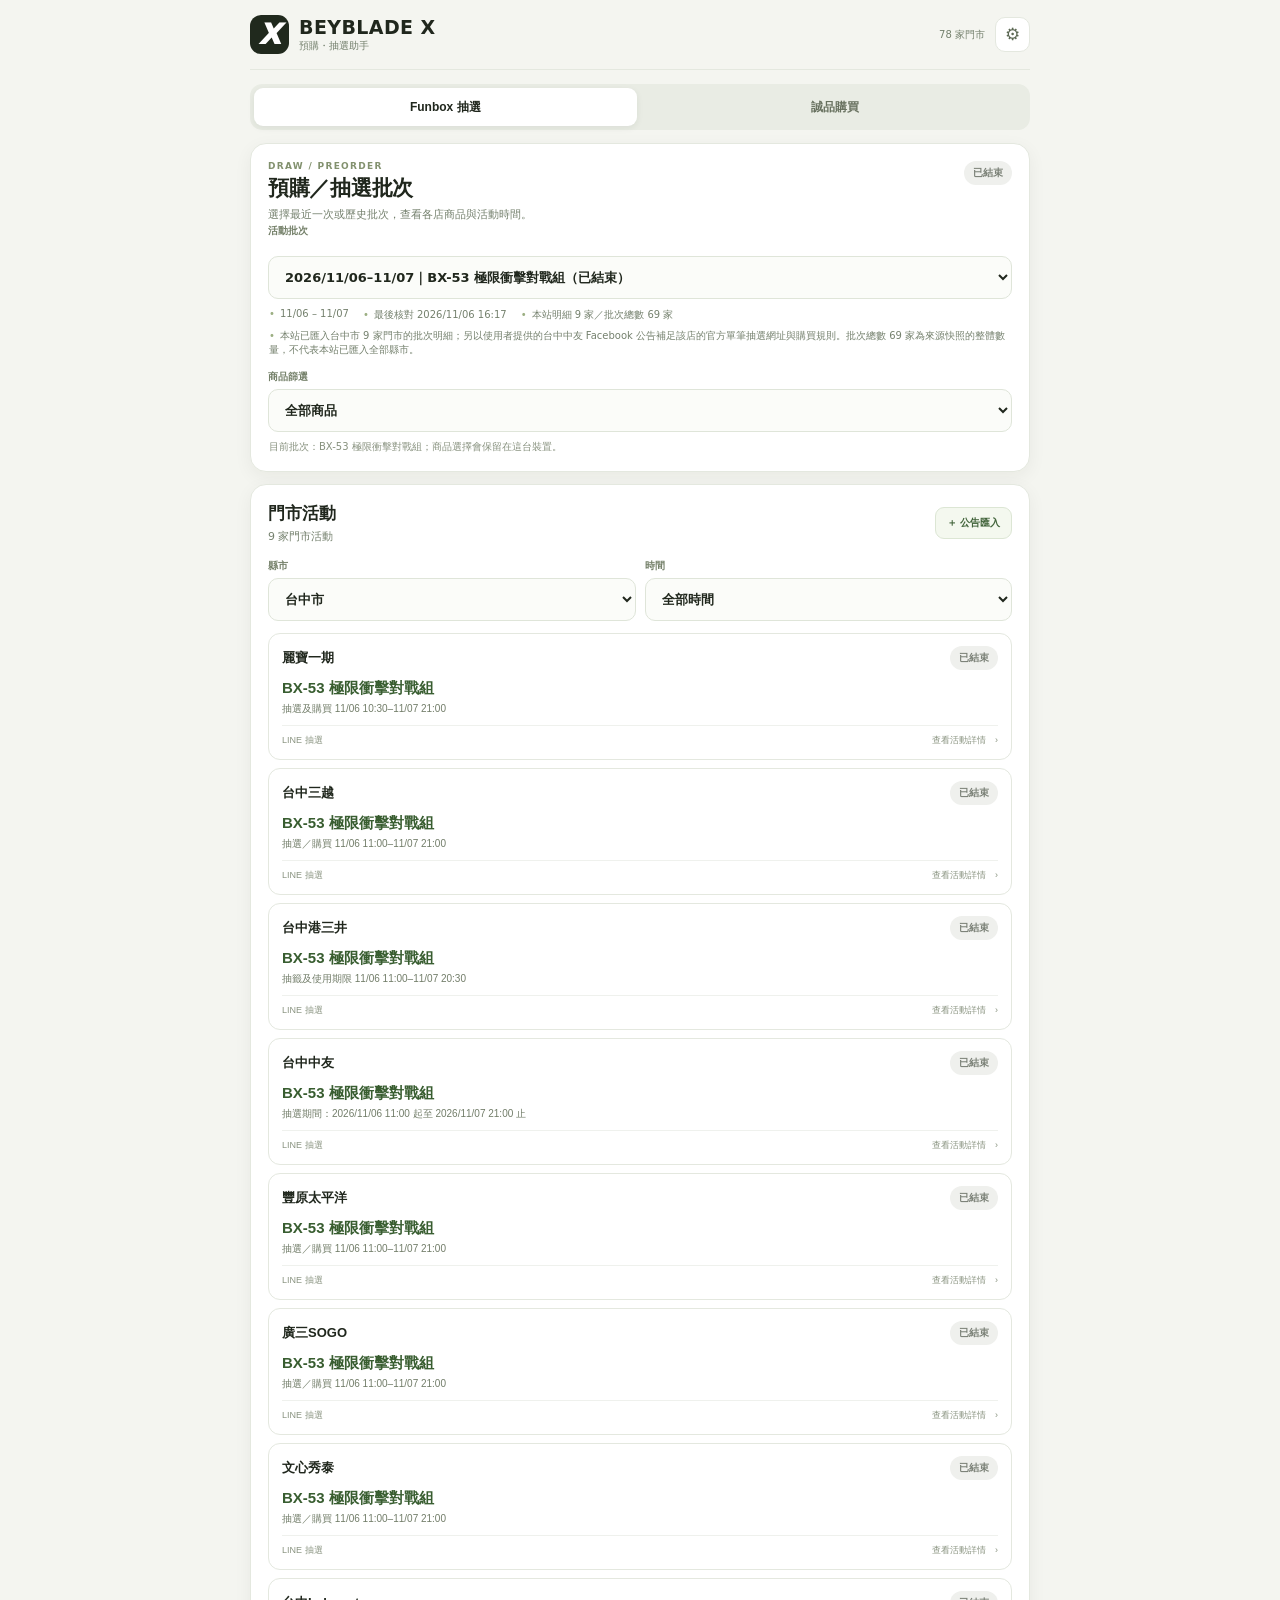
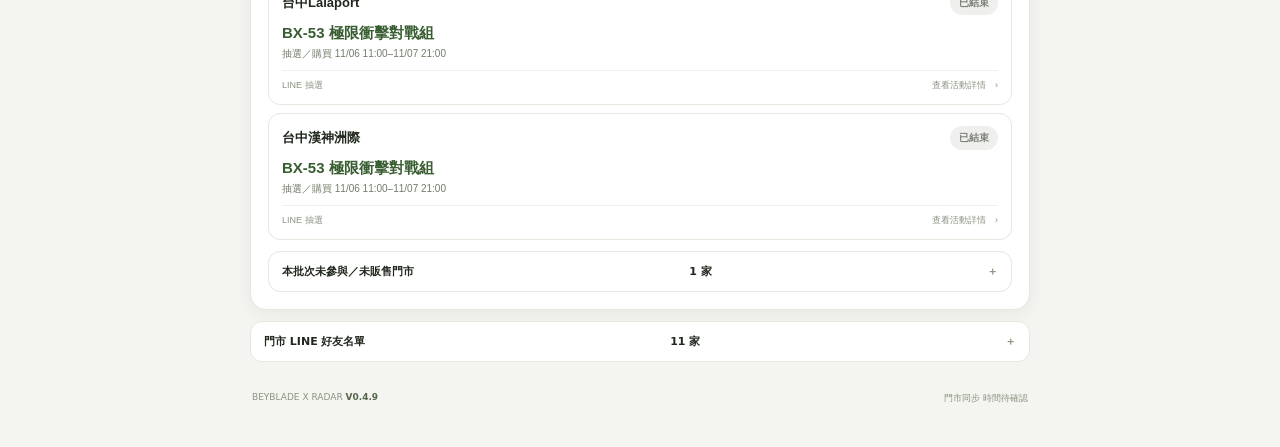
==== commit 11a5d04e: "Update index.html" ====
--- a/radar/index.html
+++ b/radar/index.html
@@ -10,7 +10,7 @@
   <link rel="icon" href="assets/icon.svg" type="image/svg+xml">
   <link rel="apple-touch-icon" href="assets/icon-192.png">
 <style>
-:root{--ink:#20271d;--muted:#74806d;--line:#e4e8df;--paper:#f4f5f0;--card:#fff;--green:#315d31;--lime:#d6ed83;--red:#9c493e;--shadow:0 5px 18px rgba(28,43,21,.055)}*{box-sizing:border-box}html{scroll-behavior:smooth}body{margin:0;background:var(--paper);color:var(--ink);font-family:system-ui,-apple-system,"Noto Sans TC",sans-serif;font-size:14px}.app-shell{width:min(780px,calc(100% - 28px));margin:0 auto;padding-bottom:30px}.topbar{height:70px;display:flex;align-items:center;justify-content:space-between;border-bottom:1px solid var(--line)}.brand{display:flex;align-items:center;gap:10px;color:var(--ink);text-decoration:none}.brand-mark{width:39px;height:39px;display:grid;place-items:center;background:#20291d;color:#fff;border-radius:11px;font-size:28px;font-weight:1000;font-style:italic}.brand strong{display:block;font-size:19px;letter-spacing:.4px}.brand small{display:block;color:var(--muted);font-size:10px;margin-top:1px}.header-actions{display:flex;align-items:center;gap:10px}.data-status{font-size:10px;color:var(--muted)}.icon-button{width:35px;height:35px;border:1px solid var(--line);border-radius:10px;background:#fff;color:#5d6954;font-size:17px}.top-tabs{display:flex;gap:7px;margin:14px 0 0;padding:4px;border-radius:12px;background:#e9ece4}.top-tab{flex:1;min-height:38px;border:0;border-radius:9px;background:transparent;color:#68715f;font-size:12px;font-weight:800}.top-tab.active{background:#fff;color:var(--ink);box-shadow:0 2px 7px #1b2b1712}.view{padding-top:13px}.batch-panel,.activity-panel,.eslite-panel{background:var(--card);border:1px solid var(--line);border-radius:16px;padding:17px;box-shadow:var(--shadow)}.section-title-row,.activity-heading{display:flex;align-items:flex-start;justify-content:space-between;gap:12px}.eyebrow{display:block;font-size:9px;letter-spacing:1.3px;font-weight:900;color:#82916e}.section-title-row h1{margin:3px 0 4px;font-size:21px;letter-spacing:-.3px}.section-title-row p,.activity-heading p{margin:0;color:var(--muted);font-size:11px;line-height:1.6}.status-pill{display:inline-flex;align-items:center;white-space:nowrap;padding:5px 9px;border-radius:999px;background:#edf0e8;color:#738064;font-size:10px;font-weight:800}.status-pill.active{background:#e5f4d8;color:#3d702d}.status-pill.pending{background:#fff1d9;color:#94651d}.status-pill.muted{background:#eff0ed;color:#7b8177}.select-field{display:flex;flex-direction:column;gap:5px;min-width:0}.select-field>span{font-size:10px;color:#75816a;font-weight:800}.select-field select{width:100%;height:43px;border:1px solid #dfe5d9;border-radius:10px;background:#fbfcf9;color:var(--ink);padding:0 12px;font:600 13px system-ui,-apple-system,"Noto Sans TC",sans-serif;outline:none}.select-field select:focus{border-color:#9bb77d;box-shadow:0 0 0 3px #a8c78c27}#batchSelect{margin-top:13px;font-size:13px}.batch-meta{display:flex;flex-wrap:wrap;gap:7px 14px;margin:9px 1px 13px;color:var(--muted);font-size:10px}.batch-meta span:before{content:'•';padding-right:5px;color:#9caf83}.product-select-field{margin-top:5px}.last-choice{margin:8px 1px 0;color:#87917e;font-size:10px}.activity-panel{margin-top:12px}.activity-heading{align-items:center;margin-bottom:14px}.activity-heading h2{margin:0 0 3px;font-size:17px}.mode-switch{display:flex;gap:3px;padding:3px;background:#eff1ec;border-radius:9px;flex:none}.mode-btn{min-height:30px;border:0;border-radius:7px;padding:0 10px;background:transparent;color:#68735f;font-size:10px;font-weight:800}.mode-btn.active{background:#fff;color:#2f5a2c;box-shadow:0 1px 5px #1b2b1712}.filter-row{display:grid;grid-template-columns:1fr 1fr;gap:9px;margin-bottom:12px}.queue-hint{margin:0 0 10px;padding:9px 11px;border-radius:9px;background:#f3f7ed;color:#5c7050;font-size:10px;line-height:1.65}.activity-list{display:grid;gap:8px}.activity-card{display:block;width:100%;padding:12px 13px;border:1px solid var(--line);border-radius:12px;background:#fff;text-align:left;color:var(--ink);cursor:pointer;transition:border-color .15s,background .15s}.activity-card:hover{border-color:#c4d3b9;background:#fcfef9}.activity-card-link{color:inherit;text-decoration:none}.activity-card-link:active{transform:translateY(1px)}.activity-card:focus-visible{outline:3px solid #b6d58f;outline-offset:2px}.activity-card-top{display:flex;justify-content:space-between;align-items:center;gap:8px}.store-title{font-size:13px;font-weight:900}.activity-product{display:block;margin:7px 0 4px;color:#385d30;font-size:15px;line-height:1.4}.activity-time{display:block;color:#727d69;font-size:10px}.activity-card-bottom{display:flex;justify-content:space-between;align-items:center;margin-top:9px;padding-top:8px;border-top:1px solid #eff1ed;color:#8a9481;font-size:9px}.subtle-details,.store-directory{margin-top:11px;border:1px solid var(--line);border-radius:12px;background:#fff;overflow:hidden}.subtle-details>summary,.store-directory>summary{display:flex;justify-content:space-between;align-items:center;gap:8px;padding:12px 13px;cursor:pointer;list-style:none;font-size:11px;font-weight:800}.subtle-details>summary::-webkit-details-marker,.store-directory>summary::-webkit-details-marker{display:none}.subtle-details>summary:after,.store-directory>summary:after{content:'＋';color:#8a967d}.subtle-details[open]>summary:after,.store-directory[open]>summary:after{content:'－'}.not-participating-list,.history-list{padding:0 13px 12px}.not-participating-item,.history-item{display:flex;justify-content:space-between;gap:8px;padding:7px 0;border-top:1px solid #f0f2ed;font-size:10px}.not-participating-item small,.history-item span{color:var(--muted)}.directory-tools{display:grid;grid-template-columns:160px 1fr;gap:9px;padding:12px;border-top:1px solid var(--line)}.directory-tools input{height:43px;min-width:0;border:1px solid #dfe5d9;border-radius:10px;padding:0 11px;font:12px system-ui}.store-list{padding:0 12px 12px}.store-row{display:flex;align-items:center;justify-content:space-between;gap:10px;min-height:58px;padding:9px 4px;border-bottom:1px solid #f0f2ed}.store-main{display:flex;flex-direction:column;gap:3px;min-width:0}.store-main b{font-size:12px}.store-main small{font-size:9px;color:var(--muted)}.store-actions{display:flex;align-items:center;gap:9px;flex:none}.fb-link{color:#74816a;text-decoration:none;font-size:9px;font-weight:700}.line-button{display:inline-flex;align-items:center;justify-content:center;min-height:34px;padding:0 11px;border-radius:8px;background:#e9f5df;color:#38642d;text-decoration:none;font-size:10px;font-weight:900;white-space:nowrap}.line-button.visited{background:#f0f1ed;color:#899182}.eslite-list{display:grid;gap:9px;margin-top:14px}.eslite-card{display:grid;grid-template-columns:62px minmax(0,1fr) auto;align-items:center;gap:11px;padding:11px;border:1px solid var(--line);border-radius:12px}.eslite-product-code{display:grid;place-items:center;min-height:54px;border-radius:9px;background:#edf2e6;color:#46643b;font-weight:900}.eslite-product-copy{display:flex;flex-direction:column;gap:4px;min-width:0}.eslite-product-copy b{font-size:12px}.eslite-product-copy span,.eslite-product-copy small{font-size:9px;color:var(--muted);line-height:1.45}.app-footer{display:flex;justify-content:space-between;gap:9px;margin-top:18px;padding:12px 2px;color:#8a9382;font-size:9px}.app-footer b{color:#55654b}.empty-state{padding:20px 12px;border:1px dashed #dce3d5;border-radius:11px;color:#7c8772;text-align:center;font-size:11px;line-height:1.7}.empty-state b{color:#4d5e43}.dialog{width:min(520px,calc(100% - 24px));max-height:min(88vh,760px);overflow:auto;border:1px solid var(--line);border-radius:18px;padding:17px;background:#fff;color:var(--ink);box-shadow:0 20px 60px #17220f30}.dialog::backdrop{background:#12190f70;backdrop-filter:blur(3px)}.dialog-head{display:flex;justify-content:space-between;align-items:flex-start;gap:12px;margin-bottom:14px}.dialog-head h2{margin:4px 0 0;font-size:19px}.close-button{width:32px;height:32px;border:0;border-radius:9px;background:#f0f2ed;color:#69735f;font-size:22px}.detail-content{display:grid;gap:0}.detail-row{display:flex;justify-content:space-between;gap:14px;padding:11px 2px;border-bottom:1px solid #eff1ec;font-size:11px}.detail-row span{color:var(--muted)}.detail-row b{text-align:right}.event-note,.dialog-note,.dialog-lead{font-size:10px;line-height:1.7;color:var(--muted)}.dialog-actions{display:flex;flex-wrap:wrap;gap:8px;margin-top:15px}.dialog-actions a,.dialog-actions button{display:inline-flex;align-items:center;justify-content:center;min-height:40px;padding:0 14px;border:0;border-radius:9px;text-decoration:none;font-size:11px;font-weight:800}.primary-button{background:#2d552c;color:#fff}.secondary-button{background:#edf1e9;color:#53634c}.disabled-button{background:#eff0ed;color:#969b90;cursor:not-allowed}.small-dialog{width:min(410px,calc(100% - 24px))}.vertical-actions{display:flex;flex-direction:column}.vertical-actions>*{width:100%}.settings-list{display:grid;gap:7px}.settings-row{position:relative;display:flex;justify-content:space-between;align-items:center;gap:12px;width:100%;padding:11px;border:1px solid var(--line);border-radius:10px;background:#fff;color:var(--ink);text-align:left}.settings-row span{display:grid;gap:3px}.settings-row b{font-size:11px}.settings-row small{font-size:9px;color:var(--muted)}.settings-row strong{font-size:16px;color:#7a896d}.import-row input{position:absolute;inset:0;width:100%;opacity:0;cursor:pointer}.toast-region{position:fixed;left:50%;bottom:17px;z-index:30;transform:translateX(-50%);width:min(420px,calc(100% - 24px));pointer-events:none}.toast{padding:11px 14px;border-radius:10px;background:#202a1d;color:white;font-size:11px;box-shadow:var(--shadow)}
+:root{--ink:#20271d;--muted:#74806d;--line:#e4e8df;--paper:#f4f5f0;--card:#fff;--green:#315d31;--lime:#d6ed83;--red:#9c493e;--shadow:0 5px 18px rgba(28,43,21,.055)}*{box-sizing:border-box}html{scroll-behavior:smooth}body{margin:0;background:var(--paper);color:var(--ink);font-family:system-ui,-apple-system,"Noto Sans TC",sans-serif;font-size:14px}.app-shell{width:min(780px,calc(100% - 28px));margin:0 auto;padding-bottom:30px}.topbar{height:70px;display:flex;align-items:center;justify-content:space-between;border-bottom:1px solid var(--line)}.brand{display:flex;align-items:center;gap:10px;color:var(--ink);text-decoration:none}.brand-mark{width:39px;height:39px;display:grid;place-items:center;background:#20291d;color:#fff;border-radius:11px;font-size:28px;font-weight:1000;font-style:italic}.brand strong{display:block;font-size:19px;letter-spacing:.4px}.brand small{display:block;color:var(--muted);font-size:10px;margin-top:1px}.header-actions{display:flex;align-items:center;gap:10px}.data-status{font-size:10px;color:var(--muted)}.icon-button{width:35px;height:35px;border:1px solid var(--line);border-radius:10px;background:#fff;color:#5d6954;font-size:17px}.top-tabs{display:flex;gap:7px;margin:14px 0 0;padding:4px;border-radius:12px;background:#e9ece4}.top-tab{flex:1;min-height:38px;border:0;border-radius:9px;background:transparent;color:#68715f;font-size:12px;font-weight:800}.top-tab.active{background:#fff;color:var(--ink);box-shadow:0 2px 7px #1b2b1712}.view{padding-top:13px}.batch-panel,.activity-panel,.eslite-panel{background:var(--card);border:1px solid var(--line);border-radius:16px;padding:17px;box-shadow:var(--shadow)}.section-title-row,.activity-heading{display:flex;align-items:flex-start;justify-content:space-between;gap:12px}.eyebrow{display:block;font-size:9px;letter-spacing:1.3px;font-weight:900;color:#82916e}.section-title-row h1{margin:3px 0 4px;font-size:21px;letter-spacing:-.3px}.section-title-row p,.activity-heading p{margin:0;color:var(--muted);font-size:11px;line-height:1.6}.status-pill{display:inline-flex;align-items:center;white-space:nowrap;padding:5px 9px;border-radius:999px;background:#edf0e8;color:#738064;font-size:10px;font-weight:800}.status-pill.active{background:#e5f4d8;color:#3d702d}.status-pill.pending{background:#fff1d9;color:#94651d}.status-pill.muted{background:#eff0ed;color:#7b8177}.select-field{display:flex;flex-direction:column;gap:5px;min-width:0}.select-field>span{font-size:10px;color:#75816a;font-weight:800}.select-field select{width:100%;height:43px;border:1px solid #dfe5d9;border-radius:10px;background:#fbfcf9;color:var(--ink);padding:0 12px;font:600 13px system-ui,-apple-system,"Noto Sans TC",sans-serif;outline:none}.select-field select:focus{border-color:#9bb77d;box-shadow:0 0 0 3px #a8c78c27}#batchSelect{margin-top:13px;font-size:13px}.batch-meta{display:flex;flex-wrap:wrap;gap:7px 14px;margin:9px 1px 13px;color:var(--muted);font-size:10px}.batch-meta span:before{content:'•';padding-right:5px;color:#9caf83}.product-select-field{margin-top:5px}.last-choice{margin:8px 1px 0;color:#87917e;font-size:10px}.activity-panel{margin-top:12px}.activity-heading{align-items:center;margin-bottom:14px}.activity-heading h2{margin:0 0 3px;font-size:17px}.mode-switch{display:flex;gap:3px;padding:3px;background:#eff1ec;border-radius:9px;flex:none}.mode-btn{min-height:30px;border:0;border-radius:7px;padding:0 10px;background:transparent;color:#68735f;font-size:10px;font-weight:800}.mode-btn.active{background:#fff;color:#2f5a2c;box-shadow:0 1px 5px #1b2b1712}.filter-row{display:grid;grid-template-columns:1fr 1fr;gap:9px;margin-bottom:12px}.queue-hint{margin:0 0 10px;padding:9px 11px;border-radius:9px;background:#f3f7ed;color:#5c7050;font-size:10px;line-height:1.65}.activity-list{display:grid;gap:8px}.activity-card{display:block;width:100%;padding:12px 13px;border:1px solid var(--line);border-radius:12px;background:#fff;text-align:left;color:var(--ink);cursor:pointer;transition:border-color .15s,background .15s}.activity-card:hover{border-color:#c4d3b9;background:#fcfef9}.activity-card-link{color:inherit;text-decoration:none}.activity-card-link:active{transform:translateY(1px)}.activity-card:focus-visible{outline:3px solid #b6d58f;outline-offset:2px}.activity-card-top{display:flex;justify-content:space-between;align-items:center;gap:8px}.store-title{font-size:13px;font-weight:900}.activity-product{display:block;margin:7px 0 4px;color:#385d30;font-size:15px;line-height:1.4}.activity-time{display:block;color:#727d69;font-size:10px}.activity-card-bottom{display:flex;justify-content:space-between;align-items:center;margin-top:9px;padding-top:8px;border-top:1px solid #eff1ed;color:#8a9481;font-size:9px}.subtle-details,.store-directory{margin-top:11px;border:1px solid var(--line);border-radius:12px;background:#fff;overflow:hidden}.subtle-details>summary,.store-directory>summary{display:flex;justify-content:space-between;align-items:center;gap:8px;padding:12px 13px;cursor:pointer;list-style:none;font-size:11px;font-weight:800}.subtle-details>summary::-webkit-details-marker,.store-directory>summary::-webkit-details-marker{display:none}.subtle-details>summary:after,.store-directory>summary:after{content:'＋';color:#8a967d}.subtle-details[open]>summary:after,.store-directory[open]>summary:after{content:'－'}.not-participating-list,.history-list{padding:0 13px 12px}.not-participating-item,.history-item{display:flex;justify-content:space-between;gap:8px;padding:7px 0;border-top:1px solid #f0f2ed;font-size:10px}.not-participating-item small,.history-item span{color:var(--muted)}.directory-tools{display:grid;grid-template-columns:160px 1fr;gap:9px;padding:12px;border-top:1px solid var(--line)}.directory-tools input{height:43px;min-width:0;border:1px solid #dfe5d9;border-radius:10px;padding:0 11px;font:12px system-ui}.store-list{padding:0 12px 12px}.store-row{display:flex;align-items:center;justify-content:space-between;gap:10px;min-height:58px;padding:9px 4px;border-bottom:1px solid #f0f2ed}.store-main{display:flex;flex-direction:column;gap:3px;min-width:0}.store-draw-link{color:inherit;text-decoration:none;cursor:pointer}.store-draw-link b{color:#2f5a2c}.store-draw-link small{color:#47743a!important;font-weight:800}.store-main b{font-size:12px}.store-main small{font-size:9px;color:var(--muted)}.store-actions{display:flex;align-items:center;gap:9px;flex:none}.fb-link{color:#74816a;text-decoration:none;font-size:9px;font-weight:700}.line-button{display:inline-flex;align-items:center;justify-content:center;min-height:34px;padding:0 11px;border-radius:8px;background:#e9f5df;color:#38642d;text-decoration:none;font-size:10px;font-weight:900;white-space:nowrap}.line-button.visited{background:#f0f1ed;color:#899182}.eslite-list{display:grid;gap:9px;margin-top:14px}.eslite-card{display:grid;grid-template-columns:62px minmax(0,1fr) auto;align-items:center;gap:11px;padding:11px;border:1px solid var(--line);border-radius:12px}.eslite-product-code{display:grid;place-items:center;min-height:54px;border-radius:9px;background:#edf2e6;color:#46643b;font-weight:900}.eslite-product-copy{display:flex;flex-direction:column;gap:4px;min-width:0}.eslite-product-copy b{font-size:12px}.eslite-product-copy span,.eslite-product-copy small{font-size:9px;color:var(--muted);line-height:1.45}.app-footer{display:flex;justify-content:space-between;gap:9px;margin-top:18px;padding:12px 2px;color:#8a9382;font-size:9px}.app-footer b{color:#55654b}.empty-state{padding:20px 12px;border:1px dashed #dce3d5;border-radius:11px;color:#7c8772;text-align:center;font-size:11px;line-height:1.7}.empty-state b{color:#4d5e43}.dialog{width:min(520px,calc(100% - 24px));max-height:min(88vh,760px);overflow:auto;border:1px solid var(--line);border-radius:18px;padding:17px;background:#fff;color:var(--ink);box-shadow:0 20px 60px #17220f30}.dialog::backdrop{background:#12190f70;backdrop-filter:blur(3px)}.dialog-head{display:flex;justify-content:space-between;align-items:flex-start;gap:12px;margin-bottom:14px}.dialog-head h2{margin:4px 0 0;font-size:19px}.close-button{width:32px;height:32px;border:0;border-radius:9px;background:#f0f2ed;color:#69735f;font-size:22px}.detail-content{display:grid;gap:0}.detail-row{display:flex;justify-content:space-between;gap:14px;padding:11px 2px;border-bottom:1px solid #eff1ec;font-size:11px}.detail-row span{color:var(--muted)}.detail-row b{text-align:right}.event-note,.dialog-note,.dialog-lead{font-size:10px;line-height:1.7;color:var(--muted)}.dialog-actions{display:flex;flex-wrap:wrap;gap:8px;margin-top:15px}.dialog-actions a,.dialog-actions button{display:inline-flex;align-items:center;justify-content:center;min-height:40px;padding:0 14px;border:0;border-radius:9px;text-decoration:none;font-size:11px;font-weight:800}.primary-button{background:#2d552c;color:#fff}.secondary-button{background:#edf1e9;color:#53634c}.disabled-button{background:#eff0ed;color:#969b90;cursor:not-allowed}.small-dialog{width:min(410px,calc(100% - 24px))}.vertical-actions{display:flex;flex-direction:column}.vertical-actions>*{width:100%}.settings-list{display:grid;gap:7px}.settings-row{position:relative;display:flex;justify-content:space-between;align-items:center;gap:12px;width:100%;padding:11px;border:1px solid var(--line);border-radius:10px;background:#fff;color:var(--ink);text-align:left}.settings-row span{display:grid;gap:3px}.settings-row b{font-size:11px}.settings-row small{font-size:9px;color:var(--muted)}.settings-row strong{font-size:16px;color:#7a896d}.import-row input{position:absolute;inset:0;width:100%;opacity:0;cursor:pointer}.toast-region{position:fixed;left:50%;bottom:17px;z-index:30;transform:translateX(-50%);width:min(420px,calc(100% - 24px));pointer-events:none}.toast{padding:11px 14px;border-radius:10px;background:#202a1d;color:white;font-size:11px;box-shadow:var(--shadow)}
 .activity-heading-tools{display:flex;align-items:center;gap:7px;flex:none}.import-open-btn{min-height:32px;padding:0 11px;border:1px solid #dce6d4;border-radius:9px;background:#f4f8ef;color:#41633a;font-size:10px;font-weight:900;white-space:nowrap}.import-open-btn:hover{background:#eaf3e2}.import-dialog{width:min(650px,calc(100% - 20px));max-height:min(92vh,900px)}.import-intro{margin:-3px 0 13px;padding:10px 12px;border-radius:10px;background:#f3f7ed;color:#586d4d;font-size:10px;line-height:1.7}.import-form{display:grid;gap:11px}.import-grid{display:grid;grid-template-columns:1fr 1fr;gap:9px}.import-field{display:flex;flex-direction:column;gap:5px;min-width:0}.import-field>span{font-size:10px;color:#75816a;font-weight:800}.import-field input,.import-field select,.import-field textarea{width:100%;min-width:0;border:1px solid #dfe5d9;border-radius:9px;background:#fbfcf9;color:var(--ink);padding:10px 11px;font:12px system-ui,-apple-system,"Noto Sans TC",sans-serif;outline:none}.import-field input,.import-field select{height:40px}.import-field textarea{min-height:108px;resize:vertical;line-height:1.6}.import-field input:focus,.import-field select:focus,.import-field textarea:focus{border-color:#9bb77d;box-shadow:0 0 0 3px #a8c78c27}.import-parse-row{display:flex;align-items:center;gap:9px;flex-wrap:wrap}.import-parse-btn,.import-save-btn,.import-export-btn{min-height:39px;padding:0 13px;border:0;border-radius:9px;font-size:11px;font-weight:900}.import-parse-btn{background:#edf1e9;color:#53634c}.import-save-btn{background:#2d552c;color:#fff}.import-export-btn{background:#e9f5df;color:#38642d}.import-parse-status{font-size:10px;color:#738064;line-height:1.5}.import-section-title{margin:3px 0 -3px;font-size:11px;font-weight:900;color:#485b3f}.import-check{display:flex;align-items:flex-start;gap:8px;padding:10px 11px;border:1px solid #e5eadf;border-radius:9px;background:#fbfcf9;font-size:10px;line-height:1.6;color:#5d6c52}.import-check input{margin:2px 0 0;accent-color:#315d31}.import-divider{height:1px;background:#edf0e9;margin:3px 0}.pending-drafts{display:grid;gap:7px}.pending-draft{display:flex;align-items:center;justify-content:space-between;gap:10px;padding:9px 10px;border:1px solid #e7ebdf;border-radius:9px;background:#fff}.pending-draft span{display:grid;gap:3px;min-width:0}.pending-draft b{font-size:10px}.pending-draft small{font-size:9px;color:var(--muted)}.pending-draft button{border:0;background:#f3efed;color:#8b5b51;border-radius:7px;padding:6px 9px;font-size:9px;flex:none}.import-bottom-actions{display:flex;gap:8px;flex-wrap:wrap}.import-guide{font-size:10px;line-height:1.7;color:#77826d;margin:0}.import-guide code{font-size:9px;background:#f0f2ed;padding:2px 4px;border-radius:4px}.import-url-note{font-size:9px;color:#7c8772;margin-top:-3px}
 @media(max-width:600px){.activity-heading{align-items:flex-start}.activity-heading-tools{flex-direction:column-reverse;align-items:flex-end;gap:5px}.activity-heading-tools .mode-switch{max-width:100%}.activity-heading-tools .mode-btn{padding:0 8px}.import-grid{grid-template-columns:1fr}.import-dialog{padding:14px}.import-open-btn{font-size:9px;padding:0 9px}}
 
@@ -61,7 +61,7 @@
       <section class="eslite-panel"><div class="section-title-row"><div><span class="eyebrow">ESLITE ONLINE</span><h1>誠品商品</h1><p>追蹤的商品及最後確認狀態。</p></div></div><div id="esliteList" class="eslite-list"></div></section>
     </section>
   </main>
-  <footer class="app-footer"><span>BEYBLADE X RADAR <b>V0.4.8</b></span><span id="updatedAt">資料時間尚未確認</span></footer>
+  <footer class="app-footer"><span>BEYBLADE X RADAR <b>V0.4.9</b></span><span id="updatedAt">資料時間尚未確認</span></footer>
 </div>
 
 <dialog id="eventDialog" class="dialog">
@@ -121,7 +121,7 @@
 
 <script type="application/json" id="embeddedData">{"stores":[{"storeId":"tw-tw-tpe-funbox-01","regionId":"TW-TPE","regionName":"台北市","brand":"Funbox","name":"台北忠孝遠東SOGO","aliases":[],"address":null,"phone":null,"lineId":"@lcn7452p","lineUrl":"https://line.me/R/ti/p/@lcn7452p","facebookUrl":"https://www.facebook.com/funboxsogo","sourceType":"user-provided-directory","verificationStatus":"provided-not-individually-verified","lastVerifiedAt":null,"active":true,"regionAssignmentStatus":"inferred-from-store-name-or-mall-location"},{"storeId":"tw-tw-tpe-funbox-02","regionId":"TW-TPE","regionName":"台北市","brand":"Funbox","name":"三越南西","aliases":["新光三越"],"address":null,"phone":null,"lineId":"@626iceit","lineUrl":"https://line.me/R/ti/p/@626iceit","facebookUrl":"https://www.facebook.com/share/1BuSqwADRT/","sourceType":"user-provided-directory","verificationStatus":"provided-not-individually-verified","lastVerifiedAt":null,"active":true,"regionAssignmentStatus":"inferred-from-store-name-or-mall-location"},{"storeId":"tw-tw-tpe-funbox-03","regionId":"TW-TPE","regionName":"台北市","brand":"Funbox","name":"三越站前","aliases":["新光三越"],"address":null,"phone":null,"lineId":"@631ovgxp","lineUrl":"https://line.me/R/ti/p/@631ovgxp","facebookUrl":"https://www.facebook.com/profile.php?id=61593176934292","sourceType":"user-provided-directory","verificationStatus":"provided-not-individually-verified","lastVerifiedAt":null,"active":true,"regionAssignmentStatus":"inferred-from-store-name-or-mall-location"},{"storeId":"tw-tw-tpe-funbox-04","regionId":"TW-TPE","regionName":"台北市","brand":"Funbox","name":"天母SOGO","aliases":[],"address":null,"phone":null,"lineId":"@377cbfue","lineUrl":"https://line.me/R/ti/p/@377cbfue","facebookUrl":"https://www.facebook.com/profile.php?id=61592597564673","sourceType":"user-provided-directory","verificationStatus":"provided-not-individually-verified","lastVerifiedAt":null,"active":true,"regionAssignmentStatus":"inferred-from-store-name-or-mall-location"},{"storeId":"tw-tw-tpe-funbox-05","regionId":"TW-TPE","regionName":"台北市","brand":"Funbox","name":"高島屋百貨","aliases":[],"address":null,"phone":null,"lineId":"@xbm4599s","lineUrl":"https://line.me/R/ti/p/@xbm4599s","facebookUrl":"https://www.facebook.com/ybg5152n","sourceType":"user-provided-directory","verificationStatus":"provided-not-individually-verified","lastVerifiedAt":null,"active":true,"regionAssignmentStatus":"inferred-from-store-name-or-mall-location"},{"storeId":"tw-tw-nwt-funbox-06","regionId":"TW-NWT","regionName":"新北市","brand":"Funbox","name":"比漾廣場","aliases":[],"address":null,"phone":null,"lineId":"@ufq5307a","lineUrl":"https://line.me/R/ti/p/@ufq5307a","facebookUrl":"https://www.facebook.com/profile.php?id=61592677934745","sourceType":"user-provided-directory","verificationStatus":"provided-not-individually-verified","lastVerifiedAt":null,"active":true,"regionAssignmentStatus":"inferred-from-store-name-or-mall-location"},{"storeId":"tw-tw-tao-funbox-07","regionId":"TW-TAO","regionName":"桃園市","brand":"Funbox","name":"桃園站前","aliases":[],"address":null,"phone":null,"lineId":"@fcm1241y","lineUrl":"https://line.me/R/ti/p/@fcm1241y","facebookUrl":"https://www.facebook.com/profile.php?id=100064059014450","sourceType":"user-provided-directory","verificationStatus":"provided-not-individually-verified","lastVerifiedAt":null,"active":true,"regionAssignmentStatus":"inferred-from-store-name-or-mall-location"},{"storeId":"tw-tw-tao-funbox-08","regionId":"TW-TAO","regionName":"桃園市","brand":"Funbox","name":"桃園遠東","aliases":[],"address":null,"phone":null,"lineId":"@bix0595a","lineUrl":"https://line.me/R/ti/p/@bix0595a","facebookUrl":"https://www.facebook.com/profile.php?id=100064240476385","sourceType":"user-provided-directory","verificationStatus":"provided-not-individually-verified","lastVerifiedAt":null,"active":true,"regionAssignmentStatus":"inferred-from-store-name-or-mall-location"},{"storeId":"tw-tw-tpe-funbox-09","regionId":"TW-TPE","regionName":"台北市","brand":"Funbox","name":"信義新天地A8館","aliases":[],"address":null,"phone":null,"lineId":"@983dfazy","lineUrl":"https://line.me/R/ti/p/@983dfazy","facebookUrl":"https://www.facebook.com/profile.php?id=61593106704912\u0026locale=zh_TW","sourceType":"user-provided-directory","verificationStatus":"provided-not-individually-verified","lastVerifiedAt":null,"active":true,"regionAssignmentStatus":"inferred-from-store-name-or-mall-location"},{"storeId":"tw-tw-hsz-funbox-10","regionId":"TW-HSZ","regionName":"新竹市","brand":"Funbox","name":"新竹遠東","aliases":[],"address":null,"phone":null,"lineId":"@822rfnmr","lineUrl":"https://line.me/R/ti/p/@822rfnmr","facebookUrl":"https://www.facebook.com/profile.php?id=61591842121755","sourceType":"user-provided-directory","verificationStatus":"provided-not-individually-verified","lastVerifiedAt":null,"active":true,"regionAssignmentStatus":"inferred-from-store-name-or-mall-location"},{"storeId":"tw-tw-tao-funbox-11","regionId":"TW-TAO","regionName":"桃園市","brand":"Funbox","name":"中壢SOGO","aliases":[],"address":null,"phone":null,"lineId":"@xcs3672w","lineUrl":"https://line.me/R/ti/p/@xcs3672w","facebookUrl":"https://www.facebook.com/profile.php?id=61558958859748","sourceType":"user-provided-directory","verificationStatus":"provided-not-individually-verified","lastVerifiedAt":null,"active":true,"regionAssignmentStatus":"inferred-from-store-name-or-mall-location"},{"storeId":"tw-tw-nwt-funbox-12","regionId":"TW-NWT","regionName":"新北市","brand":"Funbox","name":"板橋遠東","aliases":[],"address":null,"phone":null,"lineId":"@083zoknr","lineUrl":"https://line.me/R/ti/p/@083zoknr","facebookUrl":"https://www.facebook.com/share/1BmnHxAaZ7/?mibextid=wwXIfr","sourceType":"user-provided-directory","verificationStatus":"provided-not-individually-verified","lastVerifiedAt":null,"active":true,"regionAssignmentStatus":"inferred-from-store-name-or-mall-location"},{"storeId":"tw-tw-nwt-funbox-13","regionId":"TW-NWT","regionName":"新北市","brand":"Funbox","name":"中和環球","aliases":[],"address":null,"phone":null,"lineId":"@zgq9395a","lineUrl":"https://line.me/R/ti/p/@zgq9395a","facebookUrl":"https://www.facebook.com/profile.php?id=61575325211390\u0026locale=zh_TW","sourceType":"user-provided-directory","verificationStatus":"provided-not-individually-verified","lastVerifiedAt":null,"active":true,"regionAssignmentStatus":"inferred-from-store-name-or-mall-location"},{"storeId":"tw-tw-nwt-funbox-14","regionId":"TW-NWT","regionName":"新北市","brand":"Funbox","name":"板橋大遠百","aliases":[],"address":null,"phone":null,"lineId":"@585clqqg","lineUrl":"https://line.me/R/ti/p/@585clqqg","facebookUrl":"https://www.facebook.com/profile.php?id=61584956488867","sourceType":"user-provided-directory","verificationStatus":"provided-not-individually-verified","lastVerifiedAt":null,"active":true,"regionAssignmentStatus":"inferred-from-store-name-or-mall-location"},{"storeId":"tw-tw-hsz-funbox-15","regionId":"TW-HSZ","regionName":"新竹市","brand":"Funbox","name":"新竹巨城","aliases":[],"address":null,"phone":null,"lineId":"@532otwmb","lineUrl":"https://line.me/R/ti/p/@532otwmb","facebookUrl":"https://www.facebook.com/share/1D2TZJ7pr3/?mibextid=wwXIfr","sourceType":"user-provided-directory","verificationStatus":"provided-not-individually-verified","lastVerifiedAt":null,"active":true,"regionAssignmentStatus":"inferred-from-store-name-or-mall-location"},{"storeId":"tw-tw-tpe-funbox-16","regionId":"TW-TPE","regionName":"台北市","brand":"Funbox","name":"美麗華","aliases":[],"address":null,"phone":null,"lineId":"@660hextn","lineUrl":"https://line.me/R/ti/p/@660hextn","facebookUrl":"https://www.facebook.com/profile.php?id=61592730395195","sourceType":"user-provided-directory","verificationStatus":"provided-not-individually-verified","lastVerifiedAt":null,"active":true,"regionAssignmentStatus":"inferred-from-store-name-or-mall-location"},{"storeId":"tw-tw-tao-funbox-17","regionId":"TW-TAO","regionName":"桃園市","brand":"Funbox","name":"中壢大江","aliases":[],"address":null,"phone":null,"lineId":"@099ldnvw","lineUrl":"https://line.me/R/ti/p/@099ldnvw","facebookUrl":"https://www.facebook.com/profile.php?id=100063657227053","sourceType":"user-provided-directory","verificationStatus":"provided-not-individually-verified","lastVerifiedAt":null,"active":true,"regionAssignmentStatus":"inferred-from-store-name-or-mall-location"},{"storeId":"tw-tw-ila-funbox-18","regionId":"TW-ILA","regionName":"宜蘭縣","brand":"Funbox","name":"新月廣場","aliases":["蘭城新月廣場"],"address":null,"phone":null,"lineId":"@027iendl","lineUrl":"https://line.me/R/ti/p/@027iendl","facebookUrl":"https://www.facebook.com/funboxtoyluna/","sourceType":"user-provided-directory","verificationStatus":"provided-not-individually-verified","lastVerifiedAt":null,"active":true,"regionAssignmentStatus":"inferred-from-store-name-or-mall-location"},{"storeId":"tw-tw-tpe-funbox-19","regionId":"TW-TPE","regionName":"台北市","brand":"Funbox","name":"潤泰南港車站店","aliases":[],"address":null,"phone":null,"lineId":"@924tguor","lineUrl":"https://line.me/R/ti/p/@924tguor","facebookUrl":"https://www.facebook.com/profile.php?id=61592736394851","sourceType":"user-provided-directory","verificationStatus":"provided-not-individually-verified","lastVerifiedAt":null,"active":true,"regionAssignmentStatus":"inferred-from-store-name-or-mall-location"},{"storeId":"tw-tw-mia-funbox-20","regionId":"TW-MIA","regionName":"苗栗縣","brand":"Funbox","name":"苗栗尚順","aliases":[],"address":null,"phone":null,"lineId":"@185vowmo","lineUrl":"https://line.me/R/ti/p/@185vowmo","facebookUrl":"https://www.facebook.com/share/1DZmr5Njyk/?mibextid=wwXIfr","sourceType":"user-provided-directory","verificationStatus":"provided-not-individually-verified","lastVerifiedAt":null,"active":true,"regionAssignmentStatus":"inferred-from-store-name-or-mall-location"},{"storeId":"tw-tw-nwt-funbox-21","regionId":"TW-NWT","regionName":"新北市","brand":"Funbox","name":"汐科遠雄","aliases":[],"address":null,"phone":null,"lineId":"@mhb3876c","lineUrl":"https://line.me/R/ti/p/@mhb3876c","facebookUrl":"https://www.facebook.com/profile.php?id=61592991209842","sourceType":"user-provided-directory","verificationStatus":"provided-not-individually-verified","lastVerifiedAt":null,"active":true,"regionAssignmentStatus":"inferred-from-store-name-or-mall-location"},{"storeId":"tw-tw-tao-funbox-22","regionId":"TW-TAO","regionName":"桃園市","brand":"Funbox","name":"桃園環球A8","aliases":[],"address":null,"phone":null,"lineId":"@lae4656h","lineUrl":"https://line.me/R/ti/p/@lae4656h","facebookUrl":"https://www.facebook.com/profile.php?id=61591728303067","sourceType":"user-provided-directory","verificationStatus":"provided-not-individually-verified","lastVerifiedAt":null,"active":true,"regionAssignmentStatus":"inferred-from-store-name-or-mall-location"},{"storeId":"tw-tw-hsz-funbox-23","regionId":"TW-HSZ","regionName":"新竹市","brand":"Funbox","name":"新竹遠雄湳雅","aliases":[],"address":null,"phone":null,"lineId":"@agl4214l","lineUrl":"https://line.me/R/ti/p/@agl4214l","facebookUrl":"https://www.facebook.com/profile.php?id=61592712696197","sourceType":"user-provided-directory","verificationStatus":"provided-not-individually-verified","lastVerifiedAt":null,"active":true,"regionAssignmentStatus":"inferred-from-store-name-or-mall-location"},{"storeId":"tw-tw-nwt-funbox-24","regionId":"TW-NWT","regionName":"新北市","brand":"Funbox","name":"樹林秀泰","aliases":[],"address":null,"phone":null,"lineId":"@046txnme","lineUrl":"https://line.me/R/ti/p/@046txnme","facebookUrl":"https://www.facebook.com/profile.php?id=61591486063647","sourceType":"user-provided-directory","verificationStatus":"provided-not-individually-verified","lastVerifiedAt":null,"active":true,"regionAssignmentStatus":"inferred-from-store-name-or-mall-location"},{"storeId":"tw-tw-nwt-funbox-25","regionId":"TW-NWT","regionName":"新北市","brand":"Funbox","name":"淡水禮萊廣場","aliases":[],"address":null,"phone":null,"lineId":"@944creff","lineUrl":"https://line.me/R/ti/p/@944creff","facebookUrl":"https://www.facebook.com/share/1Db8rVD6Hk/?mibextid=wwXIfr","sourceType":"user-provided-directory","verificationStatus":"provided-not-individually-verified","lastVerifiedAt":null,"active":true,"regionAssignmentStatus":"inferred-from-store-name-or-mall-location"},{"storeId":"tw-tw-tpe-funbox-26","regionId":"TW-TPE","regionName":"台北市","brand":"Funbox","name":"天母三越","aliases":[],"address":null,"phone":null,"lineId":"@237annfd","lineUrl":"https://line.me/R/ti/p/@237annfd","facebookUrl":"https://www.facebook.com/share/1K6XRBMujq/","sourceType":"user-provided-directory","verificationStatus":"provided-not-individually-verified","lastVerifiedAt":null,"active":true,"regionAssignmentStatus":"inferred-from-store-name-or-mall-location"},{"storeId":"tw-tw-tpe-funbox-27","regionId":"TW-TPE","regionName":"台北市","brand":"Funbox","name":"遠百信義A13","aliases":[],"address":null,"phone":null,"lineId":"@020sqlyp","lineUrl":"https://line.me/R/ti/p/@020sqlyp","facebookUrl":"https://www.facebook.com/profile.php?id=61551944767554","sourceType":"user-provided-directory","verificationStatus":"provided-not-individually-verified","lastVerifiedAt":null,"active":true,"regionAssignmentStatus":"inferred-from-store-name-or-mall-location"},{"storeId":"tw-tw-tao-funbox-28","regionId":"TW-TAO","regionName":"桃園市","brand":"Funbox","name":"台茂購物中心","aliases":[],"address":null,"phone":null,"lineId":"@504tdsbb","lineUrl":"https://line.me/R/ti/p/@504tdsbb","facebookUrl":"https://www.facebook.com/profile.php?id=61590975990981\u0026locale=zh_TW","sourceType":"user-provided-directory","verificationStatus":"provided-not-individually-verified","lastVerifiedAt":null,"active":true,"regionAssignmentStatus":"inferred-from-store-name-or-mall-location"},{"storeId":"tw-tw-nwt-funbox-29","regionId":"TW-NWT","regionName":"新北市","brand":"Funbox","name":"宏匯廣場","aliases":[],"address":null,"phone":null,"lineId":"@513vgbqo","lineUrl":"https://line.me/R/ti/p/@513vgbqo","facebookUrl":"https://www.facebook.com/funbox.honhui","sourceType":"user-provided-directory","verificationStatus":"provided-not-individually-verified","lastVerifiedAt":null,"active":true,"regionAssignmentStatus":"inferred-from-store-name-or-mall-location"},{"storeId":"tw-tw-tao-funbox-30","regionId":"TW-TAO","regionName":"桃園市","brand":"Funbox","name":"桃園環球A19","aliases":[],"address":null,"phone":null,"lineId":"@403qwxdn","lineUrl":"https://line.me/R/ti/p/@403qwxdn","facebookUrl":"https://www.facebook.com/profile.php?id=100083960592067","sourceType":"user-provided-directory","verificationStatus":"provided-not-individually-verified","lastVerifiedAt":null,"active":true,"regionAssignmentStatus":"inferred-from-store-name-or-mall-location"},{"storeId":"tw-tw-hsc-funbox-31","regionId":"TW-HSC","regionName":"新竹縣","brand":"Funbox","name":"竹北遠東","aliases":[],"address":null,"phone":null,"lineId":"@642vdyvq","lineUrl":"https://line.me/R/ti/p/@642vdyvq","facebookUrl":"https://www.facebook.com/ZhubeiFunbox/?locale=zh_TW","sourceType":"user-provided-directory","verificationStatus":"provided-not-individually-verified","lastVerifiedAt":null,"active":true,"regionAssignmentStatus":"inferred-from-store-name-or-mall-location"},{"storeId":"tw-tw-hsz-funbox-32","regionId":"TW-HSZ","regionName":"新竹市","brand":"Funbox","name":"新竹享平方","aliases":[],"address":null,"phone":null,"lineId":"@062qoqex","lineUrl":"https://line.me/R/ti/p/@062qoqex","facebookUrl":"https://www.facebook.com/share/193j7smii9/?mibextid=wwXIfr","sourceType":"user-provided-directory","verificationStatus":"provided-not-individually-verified","lastVerifiedAt":null,"active":true,"regionAssignmentStatus":"inferred-from-store-name-or-mall-location"},{"storeId":"tw-tw-nwt-funbox-33","regionId":"TW-NWT","regionName":"新北市","brand":"Funbox","name":"新店裕隆城","aliases":[],"address":null,"phone":null,"lineId":"@491uicsm","lineUrl":"https://line.me/R/ti/p/@491uicsm","facebookUrl":"https://www.facebook.com/share/19E9UZWhK9/?mibextid=wwXIfr","sourceType":"user-provided-directory","verificationStatus":"provided-not-individually-verified","lastVerifiedAt":null,"active":true,"regionAssignmentStatus":"inferred-from-store-name-or-mall-location"},{"storeId":"tw-tw-tpe-funbox-34","regionId":"TW-TPE","regionName":"台北市","brand":"Funbox","name":"南港LaLaport","aliases":["南港 LaLaport"],"address":null,"phone":null,"lineId":"@924ngwfb","lineUrl":"https://line.me/R/ti/p/@924ngwfb","facebookUrl":"https://www.facebook.com/share/14jPaVWXoLJ/?mibextid=wwXlfr","sourceType":"user-provided-directory","verificationStatus":"provided-not-individually-verified","lastVerifiedAt":null,"active":true,"regionAssignmentStatus":"inferred-from-store-name-or-mall-location"},{"storeId":"tw-tw-tpe-funbox-35","regionId":"TW-TPE","regionName":"台北市","brand":"Funbox","name":"遠東大巨蛋","aliases":[],"address":null,"phone":null,"lineId":"@248eexma","lineUrl":"https://line.me/R/ti/p/@248eexma","facebookUrl":"https://reurl.cc/MW3NdL","sourceType":"user-provided-directory","verificationStatus":"provided-not-individually-verified","lastVerifiedAt":null,"active":true,"regionAssignmentStatus":"inferred-from-store-name-or-mall-location"},{"storeId":"tw-txg-funbox-zhongyou","regionId":"TW-TXG","regionName":"台中市","brand":"Funbox","name":"台中中友","aliases":["中友","Funbox 台中中友店"],"address":"台中市北區三民路三段161號B棟7樓","phone":"04-2225-9107","lineId":"@815dstuy","lineUrl":"https://line.me/R/ti/p/@815dstuy","facebookUrl":"https://www.facebook.com/p/Funbox-%E5%8F%B0%E4%B8%AD%E4%B8%AD%E5%8F%8B-100063893358626/","sourceType":"user-provided-directory","verificationStatus":"provided-not-individually-verified","lastVerifiedAt":null,"active":true,"regionAssignmentStatus":"inferred-from-store-name-or-mall-location"},{"storeId":"tw-txg-funbox-fengyuan-pacific","regionId":"TW-TXG","regionName":"台中市","brand":"Funbox","name":"豐原太平洋","aliases":["豐原太平洋百貨","太平洋豐原"],"address":"台中市豐原區復興路2號5樓","phone":"04-2520-0529","lineId":"@094mvrhb","lineUrl":"https://line.me/R/ti/p/@094mvrhb","facebookUrl":"https://www.facebook.com/profile.php?id=61592589610506","sourceType":"user-provided-directory","verificationStatus":"provided-not-individually-verified","lastVerifiedAt":null,"active":true,"regionAssignmentStatus":"inferred-from-store-name-or-mall-location"},{"storeId":"tw-txg-funbox-far-east","regionId":"TW-TXG","regionName":"台中市","brand":"Funbox","name":"台中遠東","aliases":["台中遠百","遠東百貨台中店"],"address":"台中市西屯區台灣大道三段251號5樓","phone":"04-2259-1960","lineId":"@147vfxjr","lineUrl":"https://line.me/R/ti/p/@147vfxjr","facebookUrl":"https://www.facebook.com/share/1EZCDU6tF1/?mibextid=wwXIfr","sourceType":"user-provided-directory","verificationStatus":"provided-not-individually-verified","lastVerifiedAt":null,"active":true,"regionAssignmentStatus":"inferred-from-store-name-or-mall-location"},{"storeId":"tw-txg-funbox-guangsan-sogo","regionId":"TW-TXG","regionName":"台中市","brand":"Funbox","name":"廣三SOGO","aliases":["廣三 SOGO","SOGO台中"],"address":"台中市西區台灣大道二段459號8樓","phone":"04-2319-0128","lineId":"@526bsjmb","lineUrl":"https://line.me/R/ti/p/@526bsjmb","facebookUrl":"https://www.facebook.com/share/1JaCvYo7ao/","sourceType":"user-provided-directory","verificationStatus":"provided-not-individually-verified","lastVerifiedAt":null,"active":true,"regionAssignmentStatus":"inferred-from-store-name-or-mall-location"},{"storeId":"tw-txg-funbox-mitsukoshi","regionId":"TW-TXG","regionName":"台中市","brand":"Funbox","name":"台中三越","aliases":["新光三越台中","新光三越台中店","新光三越"],"address":"台中市西屯區台灣大道三段301號6樓","phone":"04-2258-1590","lineId":"@833rhkmr","lineUrl":"https://line.me/R/ti/p/@833rhkmr","facebookUrl":"https://www.facebook.com/profile.php?id=61591770278850\u0026locale=zh_TW","sourceType":"user-provided-directory","verificationStatus":"provided-not-individually-verified","lastVerifiedAt":null,"active":true,"regionAssignmentStatus":"inferred-from-store-name-or-mall-location"},{"storeId":"tw-tw-cyi-funbox-41","regionId":"TW-CYI","regionName":"嘉義市","brand":"Funbox","name":"嘉義遠東","aliases":[],"address":null,"phone":null,"lineId":"@gno1826d","lineUrl":"https://line.me/R/ti/p/@gno1826d","facebookUrl":"https://www.facebook.com/profile.php?id=61592768918548","sourceType":"user-provided-directory","verificationStatus":"provided-not-individually-verified","lastVerifiedAt":null,"active":true,"regionAssignmentStatus":"inferred-from-store-name-or-mall-location"},{"storeId":"tw-tw-cyi-funbox-42","regionId":"TW-CYI","regionName":"嘉義市","brand":"Funbox","name":"嘉義耐斯","aliases":[],"address":null,"phone":null,"lineId":"@121vsdww","lineUrl":"https://line.me/R/ti/p/@121vsdww","facebookUrl":"https://www.facebook.com/profile.php?id=61591841012874","sourceType":"user-provided-directory","verificationStatus":"provided-not-individually-verified","lastVerifiedAt":null,"active":true,"regionAssignmentStatus":"inferred-from-store-name-or-mall-location"},{"storeId":"tw-tw-cyi-funbox-43","regionId":"TW-CYI","regionName":"嘉義市","brand":"Funbox","name":"嘉義三越","aliases":["新光三越"],"address":null,"phone":null,"lineId":"@zhj4962p","lineUrl":"https://line.me/R/ti/p/@zhj4962p","facebookUrl":"https://www.facebook.com/share/1ELX2AJ1ue/?mibextid=wwXIfr","sourceType":"user-provided-directory","verificationStatus":"provided-not-individually-verified","lastVerifiedAt":null,"active":true,"regionAssignmentStatus":"inferred-from-store-name-or-mall-location"},{"storeId":"tw-txg-funbox-new-era","regionId":"TW-TXG","regionName":"台中市","brand":"Funbox","name":"台中新時代","aliases":["新時代","台中新時代購物中心"],"address":"台中市東區復興路四段186號7樓","phone":"04-2224-1809","lineId":"@hdg3289a","lineUrl":"https://line.me/R/ti/p/@hdg3289a","facebookUrl":"https://www.facebook.com/share/1J3PLMbDSN/?mibextid=wwXIfr","sourceType":"user-provided-directory","verificationStatus":"provided-not-individually-verified","lastVerifiedAt":null,"active":true,"regionAssignmentStatus":"inferred-from-store-name-or-mall-location"},{"storeId":"tw-txg-funbox-wenxin-showtime","regionId":"TW-TXG","regionName":"台中市","brand":"Funbox","name":"文心秀泰","aliases":["秀泰文心店","文心秀泰生活"],"address":"台中市南屯區文心南路289號4樓","phone":"04-2473-4289","lineId":"@605dilqq","lineUrl":"https://line.me/R/ti/p/@605dilqq","facebookUrl":"https://www.facebook.com/share/19F2BoUzUv/?mibextid=wwXIfr","sourceType":"user-provided-directory","verificationStatus":"provided-not-individually-verified","lastVerifiedAt":null,"active":true,"regionAssignmentStatus":"inferred-from-store-name-or-mall-location"},{"storeId":"tw-txg-funbox-lihpao-1","regionId":"TW-TXG","regionName":"台中市","brand":"Funbox","name":"麗寶一期","aliases":["麗寶樂園一期"],"address":"台中市后里區福容路201號A區2樓（店號2107）","phone":"04-2558-7833","lineId":"@829adhop","lineUrl":"https://line.me/R/ti/p/@829adhop","facebookUrl":"https://www.facebook.com/profile.php?id=61592814215979\u0026locale=zh_TW","sourceType":"user-provided-directory","verificationStatus":"provided-not-individually-verified","lastVerifiedAt":null,"active":true,"regionAssignmentStatus":"inferred-from-store-name-or-mall-location"},{"storeId":"tw-txg-funbox-mitsui-port","regionId":"TW-TXG","regionName":"台中市","brand":"Funbox","name":"台中港三井","aliases":["台中港三井二期 Outlet","MITSUI OUTLET PARK 台中港"],"address":"台中市梧棲區台灣大道十段166號1樓","phone":"04-2656-0153","lineId":"@816xpruh","lineUrl":"https://line.me/R/ti/p/@816xpruh","facebookUrl":"https://www.facebook.com/share/1Jj8ybhtUR/?mibextid=wwXIfr","sourceType":"user-provided-directory","verificationStatus":"provided-not-individually-verified","lastVerifiedAt":null,"active":true,"regionAssignmentStatus":"inferred-from-store-name-or-mall-location"},{"storeId":"tw-txg-funbox-lalaport","regionId":"TW-TXG","regionName":"台中市","brand":"Funbox","name":"台中Lalaport","aliases":["台中LaLaport","台中 lalaport","LaLaport台中"],"address":"台中市東區進德路600號3樓","phone":"04-2215-3530","lineId":"@620dfrfm","lineUrl":"https://line.me/R/ti/p/@620dfrfm","facebookUrl":"https://www.facebook.com/profile.php?id=61591544926718","sourceType":"user-provided-directory","verificationStatus":"provided-not-individually-verified","lastVerifiedAt":null,"active":true,"regionAssignmentStatus":"inferred-from-store-name-or-mall-location"},{"storeId":"tw-txg-funbox-hanshin-intercontinental","regionId":"TW-TXG","regionName":"台中市","brand":"Funbox","name":"台中漢神洲際","aliases":[],"address":"台中市北屯區崇德路三段865號5樓（5A24）","phone":"04-2421-4427","lineId":"@218xxrbx","lineUrl":"https://line.me/R/ti/p/@218xxrbx","facebookUrl":"https://www.facebook.com/profile.php?id=61592777043158","sourceType":"user-provided-directory","verificationStatus":"provided-not-individually-verified","lastVerifiedAt":null,"active":true,"regionAssignmentStatus":"inferred-from-store-name-or-mall-location"},{"storeId":"tw-tw-khh-funbox-50","regionId":"TW-KHH","regionName":"高雄市","brand":"Funbox","name":"高雄漢神","aliases":[],"address":null,"phone":null,"lineId":"@897upgfr","lineUrl":"https://line.me/R/ti/p/@897upgfr","facebookUrl":"https://www.facebook.com/share/1LrCbM7p9k/?mibextid=wwXIfr","sourceType":"user-provided-directory","verificationStatus":"provided-not-individually-verified","lastVerifiedAt":null,"active":true,"regionAssignmentStatus":"inferred-from-store-name-or-mall-location"},{"storeId":"tw-tw-khh-funbox-51","regionId":"TW-KHH","regionName":"高雄市","brand":"Funbox","name":"崇光高雄","aliases":[],"address":null,"phone":null,"lineId":"@845nallq","lineUrl":"https://line.me/R/ti/p/@845nallq","facebookUrl":"https://www.facebook.com/share/19E7invurA/?mibextid=wwXIfr","sourceType":"user-provided-directory","verificationStatus":"provided-not-individually-verified","lastVerifiedAt":null,"active":true,"regionAssignmentStatus":"inferred-from-store-name-or-mall-location"},{"storeId":"tw-tw-pif-funbox-52","regionId":"TW-PIF","regionName":"屏東縣","brand":"Funbox","name":"屏東太平洋","aliases":[],"address":null,"phone":null,"lineId":"@ess7711t","lineUrl":"https://line.me/R/ti/p/@ess7711t","facebookUrl":"https://www.facebook.com/share/1bsqHbH5yg/?mibextid=wwXIfr","sourceType":"user-provided-directory","verificationStatus":"provided-not-individually-verified","lastVerifiedAt":null,"active":true,"regionAssignmentStatus":"inferred-from-store-name-or-mall-location"},{"storeId":"tw-tw-tnn-funbox-53","regionId":"TW-TNN","regionName":"台南市","brand":"Funbox","name":"台南遠百","aliases":[],"address":null,"phone":null,"lineId":"@373rxyat","lineUrl":"https://line.me/R/ti/p/@373rxyat","facebookUrl":"https://www.facebook.com/share/19JiPRLTe3/?mibextid=wwXIfr","sourceType":"user-provided-directory","verificationStatus":"provided-not-individually-verified","lastVerifiedAt":null,"active":true,"regionAssignmentStatus":"inferred-from-store-name-or-mall-location"},{"storeId":"tw-tw-khh-funbox-54","regionId":"TW-KHH","regionName":"高雄市","brand":"Funbox","name":"高雄大遠百","aliases":[],"address":null,"phone":null,"lineId":"@204edsnm","lineUrl":"https://line.me/R/ti/p/@204edsnm","facebookUrl":"https://www.facebook.com/share/1Asnih4jRc/?mibextid=wwXIfr","sourceType":"user-provided-directory","verificationStatus":"provided-not-individually-verified","lastVerifiedAt":null,"active":true,"regionAssignmentStatus":"inferred-from-store-name-or-mall-location"},{"storeId":"tw-tw-tnn-funbox-55","regionId":"TW-TNN","regionName":"台南市","brand":"Funbox","name":"台南西門","aliases":[],"address":null,"phone":null,"lineId":"@344rybaf","lineUrl":"https://line.me/R/ti/p/@344rybaf","facebookUrl":"https://www.facebook.com/share/1EgGWhL2my/?mibextid=wwXIfr","sourceType":"user-provided-directory","verificationStatus":"provided-not-individually-verified","lastVerifiedAt":null,"active":true,"regionAssignmentStatus":"inferred-from-store-name-or-mall-location"},{"storeId":"tw-tw-khh-funbox-56","regionId":"TW-KHH","regionName":"高雄市","brand":"Funbox","name":"漢神巨蛋","aliases":[],"address":null,"phone":null,"lineId":"@ldh6278d","lineUrl":"https://line.me/R/ti/p/@ldh6278d","facebookUrl":"https://www.facebook.com/share/1JMvwfTqpu/?mibextid=wwXIfr","sourceType":"user-provided-directory","verificationStatus":"provided-not-individually-verified","lastVerifiedAt":null,"active":true,"regionAssignmentStatus":"inferred-from-store-name-or-mall-location"},{"storeId":"tw-tw-khh-funbox-57","regionId":"TW-KHH","regionName":"高雄市","brand":"Funbox","name":"高雄左營","aliases":[],"address":null,"phone":null,"lineId":"@obz8096L","lineUrl":"https://line.me/R/ti/p/@obz8096L","facebookUrl":"https://www.facebook.com/100057115973730/","sourceType":"user-provided-directory","verificationStatus":"provided-not-individually-verified","lastVerifiedAt":null,"active":true,"regionAssignmentStatus":"inferred-from-store-name-or-mall-location"},{"storeId":"tw-tw-khh-funbox-58","regionId":"TW-KHH","regionName":"高雄市","brand":"Funbox","name":"夢時代二館","aliases":[],"address":null,"phone":null,"lineId":"@ott3541o","lineUrl":"https://line.me/R/ti/p/@ott3541o","facebookUrl":"https://www.facebook.com/share/1iiWSKHcvP/?mibextid=wwXIfr","sourceType":"user-provided-directory","verificationStatus":"provided-not-individually-verified","lastVerifiedAt":null,"active":true,"regionAssignmentStatus":"inferred-from-store-name-or-mall-location"},{"storeId":"tw-tw-pif-funbox-59","regionId":"TW-PIF","regionName":"屏東縣","brand":"Funbox","name":"屏東環球","aliases":[],"address":null,"phone":null,"lineId":"@xhi2668e","lineUrl":"https://line.me/R/ti/p/@xhi2668e","facebookUrl":"https://m.facebook.com/profile.php?id=61591804545442","sourceType":"user-provided-directory","verificationStatus":"provided-not-individually-verified","lastVerifiedAt":null,"active":true,"regionAssignmentStatus":"inferred-from-store-name-or-mall-location"},{"storeId":"tw-tw-tnn-funbox-60","regionId":"TW-TNN","regionName":"台南市","brand":"Funbox","name":"南紡購物中心","aliases":[],"address":null,"phone":null,"lineId":"@msq0107x","lineUrl":"https://line.me/R/ti/p/@msq0107x","facebookUrl":"https://www.facebook.com/profile.php?id=100057043616291\u0026mibextid=wwXIfr","sourceType":"user-provided-directory","verificationStatus":"provided-not-individually-verified","lastVerifiedAt":null,"active":true,"regionAssignmentStatus":"inferred-from-store-name-or-mall-location"},{"storeId":"tw-tw-pen-funbox-61","regionId":"TW-PEN","regionName":"澎湖縣","brand":"Funbox","name":"澎坊商場","aliases":[],"address":null,"phone":null,"lineId":"@185ybuaz","lineUrl":"https://line.me/R/ti/p/@185ybuaz","facebookUrl":"https://www.facebook.com/share/1G6GUr5oYt/?mibextid=wwXIfr","sourceType":"user-provided-directory","verificationStatus":"provided-not-individually-verified","lastVerifiedAt":null,"active":true,"regionAssignmentStatus":"inferred-from-store-name-or-mall-location"},{"storeId":"tw-tw-khh-funbox-62","regionId":"TW-KHH","regionName":"高雄市","brand":"Funbox","name":"高雄大立","aliases":[],"address":null,"phone":null,"lineId":"@917hatdy","lineUrl":"https://line.me/R/ti/p/@917hatdy","facebookUrl":"https://www.facebook.com/share/1CLmgDDbFw/","sourceType":"user-provided-directory","verificationStatus":"provided-not-individually-verified","lastVerifiedAt":null,"active":true,"regionAssignmentStatus":"inferred-from-store-name-or-mall-location"},{"storeId":"tw-tw-khh-funbox-63","regionId":"TW-KHH","regionName":"高雄市","brand":"Funbox","name":"義大二館","aliases":[],"address":null,"phone":null,"lineId":"@bxd6822t","lineUrl":"https://line.me/R/ti/p/@bxd6822t","facebookUrl":"https://www.facebook.com/share/1BwVM2Q3UP","sourceType":"user-provided-directory","verificationStatus":"provided-not-individually-verified","lastVerifiedAt":null,"active":true,"regionAssignmentStatus":"inferred-from-store-name-or-mall-location"},{"storeId":"tw-tw-khh-funbox-64","regionId":"TW-KHH","regionName":"高雄市","brand":"Funbox","name":"義享天地","aliases":[],"address":null,"phone":null,"lineId":"@777nkbeo","lineUrl":"https://line.me/R/ti/p/@777nkbeo","facebookUrl":"https://www.facebook.com/share/1EGnZY5Wad/","sourceType":"user-provided-directory","verificationStatus":"provided-not-individually-verified","lastVerifiedAt":null,"active":true,"regionAssignmentStatus":"inferred-from-store-name-or-mall-location"},{"storeId":"tw-tw-khh-funbox-65","regionId":"TW-KHH","regionName":"高雄市","brand":"Funbox","name":"大魯閣新光","aliases":[],"address":null,"phone":null,"lineId":"@fko7562c","lineUrl":"https://line.me/R/ti/p/@fko7562c","facebookUrl":"https://www.facebook.com/share/1EhNbSScWd/","sourceType":"user-provided-directory","verificationStatus":"provided-not-individually-verified","lastVerifiedAt":null,"active":true,"regionAssignmentStatus":"inferred-from-store-name-or-mall-location"},{"storeId":"tw-tw-tnn-funbox-66","regionId":"TW-TNN","regionName":"台南市","brand":"Funbox","name":"台南三井","aliases":[],"address":null,"phone":null,"lineId":"@212isujx","lineUrl":"https://line.me/R/ti/p/@212isujx","facebookUrl":"https://www.facebook.com/share/1981qXi5wG/","sourceType":"user-provided-directory","verificationStatus":"provided-not-individually-verified","lastVerifiedAt":null,"active":true,"regionAssignmentStatus":"inferred-from-store-name-or-mall-location"},{"storeId":"tw-tw-hua-funbox-67","regionId":"TW-HUA","regionName":"花蓮縣","brand":"Funbox","name":"花蓮遠東","aliases":[],"address":null,"phone":null,"lineId":"@ymc0892z","lineUrl":"https://line.me/R/ti/p/@ymc0892z","facebookUrl":"https://www.facebook.com/share/1Bq2zmw7FK/?mibextid=wwXIfr","sourceType":"user-provided-directory","verificationStatus":"provided-not-individually-verified","lastVerifiedAt":null,"active":true,"regionAssignmentStatus":"inferred-from-store-name-or-mall-location"},{"storeId":"tw-tw-ttt-funbox-68","regionId":"TW-TTT","regionName":"台東縣","brand":"Funbox","name":"台東秀泰","aliases":[],"address":null,"phone":null,"lineId":"@438glrqv","lineUrl":"https://line.me/R/ti/p/@438glrqv","facebookUrl":"https://www.facebook.com/share/1BTxAEJsEC/?mibextid=wwXIfr","sourceType":"user-provided-directory","verificationStatus":"provided-not-individually-verified","lastVerifiedAt":null,"active":true,"regionAssignmentStatus":"inferred-from-store-name-or-mall-location"},{"storeId":"tw-tw-tpe-uxux-95c9ce66b4","regionId":"TW-TPE","regionName":"台北市","brand":"Funbox / 來玩聚","name":"來玩聚-台北地下街店","aliases":["台北地下街","北車地下街"],"address":null,"phone":null,"lineId":"@453cqkyj","lineUrl":"https://line.me/R/ti/p/@453cqkyj","facebookUrl":null,"sourceType":"supplemental-public-directory","verificationStatus":"supplemental-directory-entry-not-individually-verified","lastVerifiedAt":"2026-11-08","active":true,"regionAssignmentStatus":"inferred-from-store-name-or-mall-location","sharedLineAccount":false},{"storeId":"tw-tw-khh-uxux-31639816e7","regionId":"TW-KHH","regionName":"高雄市","brand":"Funbox / 來玩聚","name":"新楠家樂福","aliases":["來玩聚-新楠店","新楠"],"address":null,"phone":null,"lineId":"@022itqlw","lineUrl":"https://line.me/R/ti/p/@022itqlw","facebookUrl":null,"sourceType":"supplemental-public-directory","verificationStatus":"supplemental-directory-entry-not-individually-verified","lastVerifiedAt":"2026-11-08","active":true,"regionAssignmentStatus":"inferred-from-store-name-or-mall-location","sharedLineAccount":false},{"storeId":"tw-tw-tnn-uxux-de47eb2383","regionId":"TW-TNN","regionName":"台南市","brand":"Funbox / 來玩聚","name":"台南新仁家樂福","aliases":["來玩聚-新仁店","新仁家樂福"],"address":null,"phone":null,"lineId":"@162fxyom","lineUrl":"https://line.me/R/ti/p/@162fxyom","facebookUrl":null,"sourceType":"supplemental-public-directory","verificationStatus":"supplemental-directory-entry-not-individually-verified","lastVerifiedAt":"2026-11-08","active":true,"regionAssignmentStatus":"inferred-from-store-name-or-mall-location","sharedLineAccount":false},{"storeId":"tw-tw-cha-uxux-decba58346","regionId":"TW-CHA","regionName":"彰化縣","brand":"Funbox / 來玩聚","name":"彰化家樂福","aliases":["來玩聚彰化","來玩聚-彰化店"],"address":null,"phone":null,"lineId":"@766sgllj","lineUrl":"https://line.me/R/ti/p/@766sgllj","facebookUrl":null,"sourceType":"supplemental-public-directory","verificationStatus":"supplemental-directory-entry-not-individually-verified","lastVerifiedAt":"2026-11-08","active":true,"regionAssignmentStatus":"inferred-from-store-name-or-mall-location","sharedLineAccount":false},{"storeId":"tw-tw-cha-uxux-3ce82eb036","regionId":"TW-CHA","regionName":"彰化縣","brand":"Funbox / 來玩聚","name":"員林大潤發","aliases":["來玩聚員林","來玩聚-員林店"],"address":null,"phone":null,"lineId":"@958tzuco","lineUrl":"https://line.me/R/ti/p/@958tzuco","facebookUrl":null,"sourceType":"supplemental-public-directory","verificationStatus":"supplemental-directory-entry-not-individually-verified","lastVerifiedAt":"2026-11-08","active":true,"regionAssignmentStatus":"inferred-from-store-name-or-mall-location","sharedLineAccount":false},{"storeId":"tw-tw-yun-uxux-4d5eab75e2","regionId":"TW-YUN","regionName":"雲林縣","brand":"Funbox / 來玩聚","name":"斗六家樂福","aliases":["來玩聚斗六","來玩聚-斗六店"],"address":null,"phone":null,"lineId":"@rsp8657s","lineUrl":"https://line.me/R/ti/p/@rsp8657s","facebookUrl":null,"sourceType":"supplemental-public-directory","verificationStatus":"supplemental-directory-entry-not-individually-verified","lastVerifiedAt":"2026-11-08","active":true,"regionAssignmentStatus":"inferred-from-store-name-or-mall-location","sharedLineAccount":false},{"storeId":"tw-tw-khh-uxux-afd3c0d101","regionId":"TW-KHH","regionName":"高雄市","brand":"Funbox / 來玩聚","name":"鳳山家樂福","aliases":["來玩聚鳳山","鳳山來玩聚"],"address":null,"phone":null,"lineId":"@189yvcce","lineUrl":"https://line.me/R/ti/p/@189yvcce","facebookUrl":null,"sourceType":"supplemental-public-directory","verificationStatus":"supplemental-directory-entry-not-individually-verified","lastVerifiedAt":"2026-11-08","active":true,"regionAssignmentStatus":"inferred-from-store-name-or-mall-location","sharedLineAccount":false},{"storeId":"tw-tw-khh-uxux-17bc606fe4","regionId":"TW-KHH","regionName":"高雄市","brand":"Funbox / 來玩聚","name":"楠梓家樂福","aliases":["來玩聚楠梓","來玩聚-楠梓店"],"address":null,"phone":null,"lineId":"@241cmnww","lineUrl":"https://line.me/R/ti/p/@241cmnww","facebookUrl":null,"sourceType":"supplemental-public-directory","verificationStatus":"supplemental-directory-entry-not-individually-verified","lastVerifiedAt":"2026-11-08","active":true,"regionAssignmentStatus":"inferred-from-store-name-or-mall-location","sharedLineAccount":false},{"storeId":"tw-tw-pif-uxux-eb6996297a","regionId":"TW-PIF","regionName":"屏東縣","brand":"Funbox / 來玩聚","name":"新屏家樂福","aliases":["來玩聚新屏"],"address":null,"phone":null,"lineId":"@308oaews","lineUrl":"https://line.me/R/ti/p/@308oaews","facebookUrl":null,"sourceType":"supplemental-public-directory","verificationStatus":"supplemental-directory-entry-not-individually-verified","lastVerifiedAt":"2026-11-08","active":true,"regionAssignmentStatus":"inferred-from-store-name-or-mall-location","sharedLineAccount":false},{"storeId":"tw-tw-ttt-uxux-27c9d28c8d","regionId":"TW-TTT","regionName":"台東縣","brand":"Funbox / 來玩聚","name":"台東家樂福","aliases":["來玩聚台東家樂福","台東家樂福"],"address":null,"phone":null,"lineId":"@438glrqv","lineUrl":"https://line.me/R/ti/p/@438glrqv","facebookUrl":null,"sourceType":"supplemental-public-directory","verificationStatus":"supplemental-directory-entry-not-individually-verified","lastVerifiedAt":"2026-11-08","active":true,"regionAssignmentStatus":"inferred-from-store-name-or-mall-location","sharedLineAccount":true}],"regions":[{"regionId":"TW-TPE","country":"TW","name":"台北市","enabled":true,"default":false},{"regionId":"TW-NWT","country":"TW","name":"新北市","enabled":true,"default":false},{"regionId":"TW-TAO","country":"TW","name":"桃園市","enabled":true,"default":false},{"regionId":"TW-HSZ","country":"TW","name":"新竹市","enabled":true,"default":false},{"regionId":"TW-HSC","country":"TW","name":"新竹縣","enabled":true,"default":false},{"regionId":"TW-MIA","country":"TW","name":"苗栗縣","enabled":true,"default":false},{"regionId":"TW-TXG","country":"TW","name":"台中市","enabled":true,"default":true},{"regionId":"TW-CYI","country":"TW","name":"嘉義市","enabled":true,"default":false},{"regionId":"TW-TNN","country":"TW","name":"台南市","enabled":true,"default":false},{"regionId":"TW-KHH","country":"TW","name":"高雄市","enabled":true,"default":false},{"regionId":"TW-PIF","country":"TW","name":"屏東縣","enabled":true,"default":false},{"regionId":"TW-PEN","country":"TW","name":"澎湖縣","enabled":true,"default":false},{"regionId":"TW-ILA","country":"TW","name":"宜蘭縣","enabled":true,"default":false},{"regionId":"TW-HUA","country":"TW","name":"花蓮縣","enabled":true,"default":false},{"regionId":"TW-TTT","country":"TW","name":"台東縣","enabled":true,"default":false},{"regionId":"TW-CHA","country":"TW","name":"彰化縣","enabled":true,"default":false},{"regionId":"TW-YUN","country":"TW","name":"雲林縣","enabled":true,"default":false}],"products":[{"productId":"eslite-ux17","code":"UX-17","nameZh":"隕星龍騎士","nameEn":null,"aliases":["UX17","UX-17 隕星龍騎士"],"channel":"eslite","url":"https://www.eslite.com/product/10042014802683069571001","researchPrice":550,"researchNote":"2026-11-04 研究摘要曾讀取到 NT$550；非即時價格，請以誠品商品頁為準。","status":"unknown","lastCheckedAt":null,"watchEnabled":true}],"batches":{"schemaVersion":1,"updatedAt":"2026-11-08T17:19:00+08:00","lastVerifiedBatchId":"2026-11-06-bx53","batches":[{"batchId":"2026-11-06-bx53","title":"BX-53 極限衝擊對戰組","label":"2026/11/06–11/07｜BX-53 極限衝擊對戰組","kind":"draw","startAt":"2026-11-06T10:30:00+08:00","endAt":"2026-11-07T21:00:00+08:00","publishedAt":"2026-11-06T16:17:00+08:00","status":"historical","products":[{"code":"BX-53","name":"極限衝擊對戰組","aliases":["BX53"]}],"eventCount":69,"visibleEventCount":9,"coverageRegionIds":["TW-TXG"],"note":"本站已匯入台中市 9 家門市的批次明細；另以使用者提供的台中中友 Facebook 公告補足該店的官方單筆抽選網址與購買規則。批次總數 69 家為來源快照的整體數量，不代表本站已匯入全部縣市。"}],"events":[{"eventId":"2026-11-06-bx53-01","batchId":"2026-11-06-bx53","storeId":"tw-txg-funbox-mitsukoshi","storeNameSnapshot":"Funbox-新光三越台中中港店","regionId":"TW-TXG","productCode":"BX-53","productName":"極限衝擊對戰組","method":"line-draw","startsAt":"2026-11-06T11:00:00+08:00","endsAt":"2026-11-07T21:00:00+08:00","timeText":"抽選／購買 11/06 11:00–11/07 21:00","status":"historical","drawUrl":null,"announcementUrl":null,"sourceLabel":"2026/11/06 批次資料快照","verifiedAt":"2026-11-08T12:00:00+08:00","note":"這是已結束的歷史活動紀錄。未取得該次活動的單筆官方抽選網址，因此不提供抽選按鈕。"},{"eventId":"2026-11-06-bx53-02","batchId":"2026-11-06-bx53","storeId":"tw-txg-funbox-mitsui-port","storeNameSnapshot":"Funbox-台中港三井","regionId":"TW-TXG","productCode":"BX-53","productName":"極限衝擊對戰組","method":"line-draw","startsAt":"2026-11-06T11:00:00+08:00","endsAt":"2026-11-07T20:30:00+08:00","timeText":"抽籤及使用期限 11/06 11:00–11/07 20:30","status":"historical","drawUrl":null,"announcementUrl":null,"sourceLabel":"2026/11/06 批次資料快照","verifiedAt":"2026-11-08T12:00:00+08:00","note":"這是已結束的歷史活動紀錄。未取得該次活動的單筆官方抽選網址，因此不提供抽選按鈕。"},{"eventId":"2026-11-06-bx53-03","batchId":"2026-11-06-bx53","storeId":"tw-txg-funbox-zhongyou","storeNameSnapshot":"Funbox 台中中友","regionId":"TW-TXG","productCode":"BX-53","productName":"極限衝擊對戰組","method":"line-draw","startsAt":"2026-11-06T11:00:00+08:00","endsAt":"2026-11-07T21:00:00+08:00","timeText":"抽選期間：2026/11/06 11:00 起至 2026/11/07 21:00 止","status":"historical","drawUrl":"https://lin.ee/Xls9IhsE","announcementUrl":null,"sourceLabel":"使用者提供的 Facebook 公告內文（單篇貼文網址未提供）","verifiedAt":"2026-11-08T17:19:00+08:00","note":"公告適用門市：台中中友 Funbox。請自行評估往返時間及成本。規則：每人限一個帳號抽獎／購買；購買資格須年滿 6 歲，未成年參與須取得法定代理人同意；網路延遲、系統異常、裝置問題或個人操作失誤造成購買券遺失／失效，主辦方不負補救責任；中籤者須於指定時間前到店報到，逾時視同放棄；現場不開放候補，商品餘量納入下次抽籤；對規定有疑義須於投籤前提出；限購陀螺 1 個、配件 1 個、抽抽包 3 個；Funbox 保留修改活動內容之權利。抽選短網址由使用者提供，最終重新導向目的地尚未獨立驗證。此活動已於 2026/11/07 21:00 結束，僅作歷史紀錄。","rules":{"accountLimit":"每人限持一個帳號抽獎／購買","minimumAge":"購買資格須年滿 6 歲；未成年者參與須取得法定代理人同意","technicalIssue":"網路延遲、系統異常、裝置問題或個人操作失誤導致購買券遺失或失效，主辦方不負補救責任","noShow":"中籤者須於指定時間前來報到；逾時視同放棄資格","waitlist":"現場不開放候補；商品餘量加入下次抽籤品項","disputes":"對規定有疑義應於投籖前提出，投籖後不得以未閱讀、不了解或不同意要求例外","quantityLimits":{"陀螺":1,"配件":1,"抽抽包":3},"organizerRights":"Funbox 保留修改活動內容之權利","purchaseLocation":"台中中友 Funbox","travelReminder":"請考量自行往返時間及成本後斟酌參與"},"verification":{"storeMatched":true,"productMatched":true,"friendUrlSeparatedFromDrawUrl":true,"drawUrlCapturedFromProductSection":true,"announcementPermalinkProvided":false,"drawUrlRedirectVerified":false,"dateRangeParsed":true,"statusAsOf":"2026-11-08","status":"historical"}},{"eventId":"2026-11-06-bx53-04","batchId":"2026-11-06-bx53","storeId":"tw-txg-funbox-fengyuan-pacific","storeNameSnapshot":"Funbox-豐原太平洋店","regionId":"TW-TXG","productCode":"BX-53","productName":"極限衝擊對戰組","method":"line-draw","startsAt":"2026-11-06T11:00:00+08:00","endsAt":"2026-11-07T21:00:00+08:00","timeText":"抽選／購買 11/06 11:00–11/07 21:00","status":"historical","drawUrl":null,"announcementUrl":null,"sourceLabel":"2026/11/06 批次資料快照","verifiedAt":"2026-11-08T12:00:00+08:00","note":"這是已結束的歷史活動紀錄。未取得該次活動的單筆官方抽選網址，因此不提供抽選按鈕。"},{"eventId":"2026-11-06-bx53-05","batchId":"2026-11-06-bx53","storeId":"tw-txg-funbox-guangsan-sogo","storeNameSnapshot":"Funbox-廣三SOGO","regionId":"TW-TXG","productCode":"BX-53","productName":"極限衝擊對戰組","method":"line-draw","startsAt":"2026-11-06T11:00:00+08:00","endsAt":"2026-11-07T21:00:00+08:00","timeText":"抽選／購買 11/06 11:00–11/07 21:00","status":"historical","drawUrl":null,"announcementUrl":null,"sourceLabel":"2026/11/06 批次資料快照","verifiedAt":"2026-11-08T12:00:00+08:00","note":"這是已結束的歷史活動紀錄。未取得該次活動的單筆官方抽選網址，因此不提供抽選按鈕。"},{"eventId":"2026-11-06-bx53-06","batchId":"2026-11-06-bx53","storeId":"tw-txg-funbox-lihpao-1","storeNameSnapshot":"Funbox-麗寶一期","regionId":"TW-TXG","productCode":"BX-53","productName":"極限衝擊對戰組","method":"line-draw","startsAt":"2026-11-06T10:30:00+08:00","endsAt":"2026-11-07T21:00:00+08:00","timeText":"抽選及購買 11/06 10:30–11/07 21:00","status":"historical","drawUrl":null,"announcementUrl":null,"sourceLabel":"2026/11/06 批次資料快照","verifiedAt":"2026-11-08T12:00:00+08:00","note":"這是已結束的歷史活動紀錄。未取得該次活動的單筆官方抽選網址，因此不提供抽選按鈕。"},{"eventId":"2026-11-06-bx53-07","batchId":"2026-11-06-bx53","storeId":"tw-txg-funbox-wenxin-showtime","storeNameSnapshot":"Funbox-文心秀泰店","regionId":"TW-TXG","productCode":"BX-53","productName":"極限衝擊對戰組","method":"line-draw","startsAt":"2026-11-06T11:00:00+08:00","endsAt":"2026-11-07T21:00:00+08:00","timeText":"抽選／購買 11/06 11:00–11/07 21:00","status":"historical","drawUrl":null,"announcementUrl":null,"sourceLabel":"2026/11/06 批次資料快照","verifiedAt":"2026-11-08T12:00:00+08:00","note":"這是已結束的歷史活動紀錄。未取得該次活動的單筆官方抽選網址，因此不提供抽選按鈕。"},{"eventId":"2026-11-06-bx53-08","batchId":"2026-11-06-bx53","storeId":"tw-txg-funbox-lalaport","storeNameSnapshot":"Funbox-台中LaLaport店","regionId":"TW-TXG","productCode":"BX-53","productName":"極限衝擊對戰組","method":"line-draw","startsAt":"2026-11-06T11:00:00+08:00","endsAt":"2026-11-07T21:00:00+08:00","timeText":"抽選／購買 11/06 11:00–11/07 21:00","status":"historical","drawUrl":null,"announcementUrl":null,"sourceLabel":"2026/11/06 批次資料快照","verifiedAt":"2026-11-08T12:00:00+08:00","note":"這是已結束的歷史活動紀錄。未取得該次活動的單筆官方抽選網址，因此不提供抽選按鈕。"},{"eventId":"2026-11-06-bx53-09","batchId":"2026-11-06-bx53","storeId":"tw-txg-funbox-hanshin-intercontinental","storeNameSnapshot":"Funbox-漢神洲際","regionId":"TW-TXG","productCode":"BX-53","productName":"極限衝擊對戰組","method":"line-draw","startsAt":"2026-11-06T11:00:00+08:00","endsAt":"2026-11-07T21:00:00+08:00","timeText":"抽選／購買 11/06 11:00–11/07 21:00","status":"historical","drawUrl":null,"announcementUrl":null,"sourceLabel":"2026/11/06 批次資料快照","verifiedAt":"2026-11-08T12:00:00+08:00","note":"這是已結束的歷史活動紀錄。未取得該次活動的單筆官方抽選網址，因此不提供抽選按鈕。"}],"notParticipating":[{"name":"台中遠東","regionId":"TW-TXG","note":"該批次公開清單將此店列為本週未販售／未參與"}],"sourceDescription":"本站自行建立的歷史活動快照；只整理已取得的活動欄位，不嵌入或連結任何第三方參考目錄。尚未取得單筆官方抽選網址的活動，不提供抽選按鈕。"},"meta":{"dataset":"Funbox store social links","version":"2026-11-08-v0.4.5","providedBy":"user","storeCount":78,"regionCount":17,"defaultRegion":"TW-TXG","fields":["store name","Facebook page URL","LINE official account ID"],"verification":"Google Sheet rows and public-directory supplements are user/source-provided; links and official-account status have not been individually verified.","notes":["Facebook share/reurl links may redirect; they are preserved as provided with URL normalization.","LINE friend URL is generated from the provided LINE Official Account ID using line.me/R/ti/p/.","Taichung is the default display region. All listed regions are available in the region selector."],"sourceSheetUrl":"https://docs.google.com/spreadsheets/d/1FoLE_Y8EgVoeydoh_WXeCm7EIl0q8SqMIR6zK_6CtQU/edit?gid=0#gid=0","regionMapping":"Region assignment inferred from store name or mall location because original table did not include a city/county column.","googleSheetStoreCount":68,"supplementalStoreCount":10,"supplementalNotes":"Supplemental store records are kept separately from the Google Sheet canonical list. Supplemental links have not been individually verified.","lastActivityImportAt":"2026-11-08T17:19:00+08:00"}}</script>
 <script>
-/* BEYBLADE X Radar v0.4.8 — standalone batch selector, product selector and own activity detail. */
+/* BEYBLADE X Radar v0.4.9 — verified active/upcoming draw links open directly from event cards and matching store directory entries. */
 (() => {
   'use strict';
   const $ = s => document.querySelector(s);
@@ -147,7 +147,7 @@
   const toast = msg => { const el=document.createElement('div'); el.className='toast'; el.textContent=msg; $('#toastRegion').appendChild(el); setTimeout(()=>el.remove(),2600); };
   const EMBEDDED = JSON.parse(document.getElementById('embeddedData').textContent);
   const DATA_LOAD_ERRORS = [];
-  async function json(path, fallback) { try { const url=new URL(path, document.baseURI); url.searchParams.set('v','0.4.8'); const r=await fetch(url.href,{cache:'no-store'}); if(!r.ok) throw new Error(`HTTP ${r.status}`); const value=await r.json(); if(value==null) throw new Error('空資料'); return value; } catch(e) { DATA_LOAD_ERRORS.push(`${path}: ${e.message||e}`); console.warn(`資料讀取失敗，改用內建備援：${path}`,e); return fallback; } }
+  async function json(path, fallback) { try { const url=new URL(path, document.baseURI); url.searchParams.set('v','0.4.9'); const r=await fetch(url.href,{cache:'no-store'}); if(!r.ok) throw new Error(`HTTP ${r.status}`); const value=await r.json(); if(value==null) throw new Error('空資料'); return value; } catch(e) { DATA_LOAD_ERRORS.push(`${path}: ${e.message||e}`); console.warn(`資料讀取失敗，改用內建備援：${path}`,e); return fallback; } }
 
   async function init() {
     const [stores, regions, products, batches, meta] = await Promise.all([
@@ -214,7 +214,7 @@
   function updateLastChoice(){const b=selectedBatch();const p=currentBatchProducts().find(x=>x.code===state.selectedProduct);if(p){$('#lastChoice').textContent=`已記住上次選擇：${p.code} ${p.name||''}`;}else{$('#lastChoice').textContent=`目前批次：${b?.title||'尚無批次'}；商品選擇會保留在這台裝置。`;}}
   function filteredEvents(){return selectedEvents().filter(e=>{const store=getStore(e.storeId);const region=store?.regionId||e.regionId||'all';if(state.region!=='all'&&region!==state.region)return false;if(state.selectedProduct!=='all'&&e.productCode!==state.selectedProduct)return false;if(state.time!=='all'&&((e.startsAt||'').slice(11,16)!==state.time))return false;return true;}).sort((a,b)=>(date(a.startsAt)?.getTime()||0)-(date(b.startsAt)?.getTime()||0));}
   function renderEvents(){renderTimeOptions();const events=filteredEvents();const list=$('#activityList');$('#activityCount').textContent=`${events.length} 家門市活動`;list.innerHTML=events.length?events.map(eventCard).join(''):'<div class="empty-state"><b>這個批次沒有符合的活動</b><p>可以切換縣市或商品；沒有資料不代表該店沒有販售。</p></div>';list.querySelectorAll('[data-event]').forEach(el=>el.addEventListener('click',()=>openEvent(el.dataset.event)));list.querySelectorAll('[data-open-draw]').forEach(el=>el.addEventListener('click',()=>{const id=el.dataset.openDraw;const p=read(STORAGE.progress,{});p[id]={status:'opened',updatedAt:new Date().toISOString()};write(STORAGE.progress,p);if(state.mode==='queue')sessionSet('bxxr:v045:pending-event',id);}));renderNotParticipating();renderMode();}
-  function eventCard(e){const store=getStore(e.storeId);const status=effectiveStatus(e);const drawUrl=safeHref(e.drawUrl);const canDirectDraw=!!drawUrl&&status==='active';const progress=read(STORAGE.progress,{});const done=progress[e.eventId]?.status==='completed';const time=e.timeText||`${fmt(e.startsAt)} – ${fmt(e.endsAt)}`;const product=`${e.productCode||''} ${e.productName||''}`.trim();const body=`<span class="activity-card-top"><span class="store-title">${esc(store?.name||e.storeNameSnapshot||'門市待確認')}</span><span class="status-pill ${status==='closed'?'muted':status==='active'?'active':'pending'}">${done?'已完成':statusLabel(status)}</span></span><strong class="activity-product">${esc(product)}</strong><span class="activity-time">${esc(time)}</span><span class="activity-card-bottom"><span>${esc(eventMethod(e.method))}</span><span>${canDirectDraw?'立即前往官方抽選　↗':'查看活動詳情　›'}</span></span>`;if(canDirectDraw)return `<a class="activity-card activity-card-link" data-open-draw="${esc(e.eventId)}" href="${esc(drawUrl)}" target="_blank" rel="noopener noreferrer">${body}</a>`;return `<button type="button" class="activity-card" data-event="${esc(e.eventId)}">${body}</button>`;}
+  function eventCard(e){const store=getStore(e.storeId);const status=effectiveStatus(e);const drawUrl=safeHref(e.drawUrl);const canDirectDraw=!!drawUrl&&['active','upcoming'].includes(status);const progress=read(STORAGE.progress,{});const done=progress[e.eventId]?.status==='completed';const time=e.timeText||`${fmt(e.startsAt)} – ${fmt(e.endsAt)}`;const product=`${e.productCode||''} ${e.productName||''}`.trim();const actionText=status==='upcoming'?'前往官方抽選頁（尚未開始）　↗':'立即前往官方抽選　↗';const body=`<span class="activity-card-top"><span class="store-title">${esc(store?.name||e.storeNameSnapshot||'門市待確認')}</span><span class="status-pill ${status==='closed'?'muted':status==='active'?'active':'pending'}">${done?'已完成':statusLabel(status)}</span></span><strong class="activity-product">${esc(product)}</strong><span class="activity-time">${esc(time)}</span><span class="activity-card-bottom"><span>${esc(eventMethod(e.method))}</span><span>${canDirectDraw?actionText:'查看活動詳情　›'}</span></span>`;if(canDirectDraw)return `<a class="activity-card activity-card-link" data-open-draw="${esc(e.eventId)}" href="${esc(drawUrl)}" target="_blank" rel="noopener noreferrer">${body}</a>`;return `<button type="button" class="activity-card" data-event="${esc(e.eventId)}">${body}</button>`;}
   function eventMethod(m){return ({'line-draw':'LINE 抽選','preorder':'預購','in-store':'現場販售','online':'線上販售'})[m]||'販售／抽選';}
   function renderTimeOptions(){const sel=$('#timeSelect');const old=state.time;const batchEvents=selectedEvents().filter(e=>{const store=getStore(e.storeId);const region=store?.regionId||e.regionId||'all';if(state.region!=='all'&&region!==state.region)return false;if(state.selectedProduct!=='all'&&e.productCode!==state.selectedProduct)return false;return true;});const vals=[...new Set(batchEvents.map(e=>(e.startsAt||'').slice(11,16)).filter(Boolean))].sort();sel.innerHTML='<option value="all">全部時間</option>'+vals.map(v=>`<option value="${v}">${v}</option>`).join('');sel.value=vals.includes(old)?old:'all';state.time=sel.value;}
   function renderNotParticipating(){const names=state.notParticipating.filter(x=>state.region==='all'||x.regionId===state.region);const d=$('#notParticipatingPanel');d.hidden=!names.length;$('#notParticipatingCount').textContent=names.length?`${names.length} 家`:'';$('#notParticipatingList').innerHTML=names.map(x=>`<div class="not-participating-item">${esc(x.name)}<small>${esc(x.note||'此批次未列入抽選活動')}</small></div>`).join('');}
@@ -222,7 +222,8 @@
   function openEvent(id){const e=state.events.find(x=>x.eventId===id);if(!e)return;state.currentEventId=id;const s=getStore(e.storeId);const st=effectiveStatus(e);$('#detailTitle').textContent=`${e.productCode} ${e.productName||''}`.trim();const rows=[['門市',s?.name||e.storeNameSnapshot||'待確認'],['地區',s?.regionName||getRegionName(e.regionId)],['活動方式',eventMethod(e.method)],['開始時間',fmt(e.startsAt)],['截止時間',fmt(e.endsAt)],['狀態',statusLabel(st)],['資料核對',fmt(e.verifiedAt)]];$('#detailContent').innerHTML=rows.map(([k,v])=>`<div class="detail-row"><span>${esc(k)}</span><b>${esc(v)}</b></div>`).join('')+(e.timeText?`<p class="event-note">時間說明：${esc(e.timeText)}</p>`:'');const drawUrl=safeHref(e.drawUrl);const fb=safeHref(e.announcementUrl)||safeHref(s?.facebookUrl);const actions=[];if(drawUrl&&st!=='closed'&&st!=='cancelled')actions.push(`<a class="primary-button" id="openOfficialDraw" href="${esc(drawUrl)}" target="_blank" rel="noopener">開啟官方抽選頁 ↗</a>`);else if(drawUrl&&st==='closed')actions.push(`<a class="secondary-button" href="${esc(drawUrl)}" target="_blank" rel="noopener">查看原抽選頁（活動已結束）↗</a>`);else if(drawUrl&&st==='cancelled')actions.push(`<a class="secondary-button" href="${esc(drawUrl)}" target="_blank" rel="noopener">查看原抽選頁（活動已取消）↗</a>`);else actions.push('<button class="disabled-button" type="button" disabled>官方抽選網址尚未收錄</button>');if(fb)actions.push(`<a class="secondary-button" href="${esc(fb)}" target="_blank" rel="noopener">查看門市粉專 ↗</a>`);$('#detailActions').innerHTML=actions.join('');$('#detailNote').textContent=e.note|| (st==='closed'?'這筆活動已結束，只供查詢歷史時間。':'只有確認取得官方活動網址後，才會啟用抽選入口。');$('#eventDialog').showModal();const draw=$('#openOfficialDraw');if(draw)draw.addEventListener('click',()=>{const p=read(STORAGE.progress,{});p[id]={status:'opened',updatedAt:new Date().toISOString()};write(STORAGE.progress,p);if(state.mode==='queue'){sessionSet('bxxr:v045:pending-event',id);}});}
   function checkReturn(){const id=sessionGet('bxxr:v045:pending-event');if(!id||document.visibilityState==='hidden')return;sessionRemove('bxxr:v045:pending-event');const e=state.events.find(x=>x.eventId===id);if(!e)return;$('#queueReturnText').textContent=`剛才開啟的是「${getStore(e.storeId)?.name||e.storeNameSnapshot}」的 ${e.productCode}。請確認是否已完成官方頁面操作。`;state.currentEventId=id;$('#queueDialog').showModal();}
   function queueCompleted(){const id=state.currentEventId;if(id){const p=read(STORAGE.progress,{});p[id]={status:'completed',updatedAt:new Date().toISOString()};write(STORAGE.progress,p);}$('#queueDialog').close();$('#eventDialog').close();if(state.mode!=='queue')return;const ev=filteredEvents();const idx=ev.findIndex(e=>e.eventId===id);const next=ev.slice(idx+1).find(e=>effectiveStatus(e)!=='closed'&&read(STORAGE.progress,{})[e.eventId]?.status!=='completed');if(next){openEvent(next.eventId);toast('已標記完成，已切換下一家門市');}else{toast('目前篩選範圍已全部處理完畢');renderEvents();}}
-  function renderStores(){const region=state.storeRegion;const rows=state.stores.filter(s=>s.active!==false&&(region==='all'||s.regionId===region)&&`${s.name} ${s.lineId||''}`.toLocaleLowerCase().includes(state.query));$('#storeCount').textContent=`${rows.length} 家`;$('#storeList').innerHTML=rows.map(s=>{const clicks=read(STORAGE.lineClicks,{});const clicked=!!clicks[s.storeId];const line=s.lineUrl|| (s.lineId?`https://line.me/R/ti/p/${encodeURIComponent(s.lineId)}`:'');return `<div class="store-row"><div class="store-main"><b>${esc(s.name)}</b><small>${esc(s.lineId||'LINE ID 未提供')}</small></div><div class="store-actions">${s.facebookUrl?`<a class="fb-link" href="${esc(s.facebookUrl)}" target="_blank" rel="noopener">粉專</a>`:''}${line?`<a class="line-button ${clicked?'visited':''}" data-line-store="${esc(s.storeId)}" href="${esc(line)}" target="_blank" rel="noopener">${clicked?'已開啟':'＋ 加好友'}</a>`:''}</div></div>`;}).join('')||'<div class="empty-state">沒有符合的門市。</div>';$$('[data-line-store]').forEach(a=>a.addEventListener('click',()=>{const c=read(STORAGE.lineClicks,{});c[a.dataset.lineStore]=true;write(STORAGE.lineClicks,c);setTimeout(renderStores,400);}));}
+  function directDrawsForStore(storeId){return selectedEvents().filter(e=>e.storeId===storeId&&(state.selectedProduct==='all'||e.productCode===state.selectedProduct)&&['active','upcoming'].includes(effectiveStatus(e))&&!!safeHref(e.drawUrl));}
+  function renderStores(){const region=state.storeRegion;const rows=state.stores.filter(s=>s.active!==false&&(region==='all'||s.regionId===region)&&`${s.name} ${s.lineId||''}`.toLocaleLowerCase().includes(state.query));$('#storeCount').textContent=`${rows.length} 家`;$('#storeList').innerHTML=rows.map(s=>{const clicks=read(STORAGE.lineClicks,{});const clicked=!!clicks[s.storeId];const line=s.lineUrl|| (s.lineId?`https://line.me/R/ti/p/${encodeURIComponent(s.lineId)}`:'');const draws=directDrawsForStore(s.storeId);const name=draws.length===1?`<a class=\"store-main store-draw-link\" data-store-draw=\"${esc(draws[0].eventId)}\" href=\"${esc(safeHref(draws[0].drawUrl))}\" target=\"_blank\" rel=\"noopener noreferrer\"><b>${esc(s.name)}</b><small>${esc(draws[0].productCode||'')}｜直接前往官方抽選 ↗</small></a>`:`<div class=\"store-main\"><b>${esc(s.name)}</b><small>${draws.length>1?`有 ${draws.length} 個可抽選活動，請從上方活動卡選擇`:(s.lineId||'LINE ID 未提供')}</small></div>`;const drawActions=draws.length>1?draws.map(e=>`<a class=\"line-button\" data-store-draw=\"${esc(e.eventId)}\" href=\"${esc(safeHref(e.drawUrl))}\" target=\"_blank\" rel=\"noopener noreferrer\">${esc(e.productCode||'抽選')} ↗</a>`).join(''):'';return `<div class=\"store-row\">${name}<div class=\"store-actions\">${drawActions}${s.facebookUrl?`<a class=\"fb-link\" href=\"${esc(s.facebookUrl)}\" target=\"_blank\" rel=\"noopener\">粉專</a>`:''}${line?`<a class=\"line-button ${clicked?'visited':''}\" data-line-store=\"${esc(s.storeId)}\" href=\"${esc(line)}\" target=\"_blank\" rel=\"noopener\">${clicked?'已開啟':'＋ 加好友'}</a>`:''}</div></div>`;}).join('')||'<div class=\"empty-state\">沒有符合的門市。</div>';$$('[data-line-store]').forEach(a=>a.addEventListener('click',()=>{const c=read(STORAGE.lineClicks,{});c[a.dataset.lineStore]=true;write(STORAGE.lineClicks,c);setTimeout(renderStores,400);}));$$('[data-store-draw]').forEach(a=>a.addEventListener('click',()=>{const id=a.dataset.storeDraw;const p=read(STORAGE.progress,{});p[id]={status:'opened',updatedAt:new Date().toISOString()};write(STORAGE.progress,p);if(state.mode==='queue')sessionSet('bxxr:v045:pending-event',id);}));}
   function renderEslite(){const list=$('#esliteList');list.innerHTML=state.products.filter(p=>p.watchEnabled!==false).map(p=>`<article class="eslite-card"><div class="eslite-product-code">${esc(p.code||'商品')}</div><div class="eslite-product-copy"><b>${esc(p.nameZh||p.name||'商品名稱待確認')}</b><span>${esc(p.researchNote||'價格與庫存以誠品商品頁為準')}</span><small>最後檢查：${p.lastCheckedAt?esc(fmt(p.lastCheckedAt)):'尚未自動檢查'}</small></div><a class="line-button" href="${esc(safeHref(p.url))}" target="_blank" rel="noopener">誠品商品頁 ↗</a></article>`).join('')||'<div class="empty-state">尚未設定誠品追蹤商品。</div>';}
   function openActivityImporter(){
     const sel=$('#impStore');
@@ -354,7 +355,7 @@
     const blob=new Blob([JSON.stringify(data,null,2)],{type:'application/json;charset=utf-8'});const url=URL.createObjectURL(blob);const a=document.createElement('a');a.href=url;a.download='draw-batches.json';document.body.appendChild(a);a.click();a.remove();setTimeout(()=>URL.revokeObjectURL(url),1500);toast('已下載完整活動資料 JSON');
   }
 
-  function exportBackup(){const data={version:'0.4.8',selectedBatchId:state.selectedBatchId,selectedProducts:read(STORAGE.productMap,{}),mode:state.mode,progress:read(STORAGE.progress,{}),lineClicks:read(STORAGE.lineClicks,{})};const blob=new Blob([JSON.stringify(data,null,2)],{type:'application/json'});const a=document.createElement('a');a.href=URL.createObjectURL(blob);a.download='beyblade-x-radar-backup.json';a.click();URL.revokeObjectURL(a.href);}
+  function exportBackup(){const data={version:'0.4.9',selectedBatchId:state.selectedBatchId,selectedProducts:read(STORAGE.productMap,{}),mode:state.mode,progress:read(STORAGE.progress,{}),lineClicks:read(STORAGE.lineClicks,{})};const blob=new Blob([JSON.stringify(data,null,2)],{type:'application/json'});const a=document.createElement('a');a.href=URL.createObjectURL(blob);a.download='beyblade-x-radar-backup.json';a.click();URL.revokeObjectURL(a.href);}
   function importBackup(e){const file=e.target.files?.[0];if(!file)return;const reader=new FileReader();reader.onload=()=>{try{const d=JSON.parse(reader.result);if(d.selectedBatchId)write(STORAGE.batch,d.selectedBatchId);if(d.selectedProducts)write(STORAGE.productMap,d.selectedProducts);if(d.mode)write(STORAGE.mode,d.mode);if(d.progress)write(STORAGE.progress,d.progress);if(d.lineClicks)write(STORAGE.lineClicks,d.lineClicks);location.reload();}catch{toast('備份檔格式錯誤');}};reader.readAsText(file);}
   function registerSW(){if('serviceWorker'in navigator&&(location.protocol==='https:'||location.hostname==='localhost'))navigator.serviceWorker.register('service-worker.js').catch(console.warn);}
   init();
